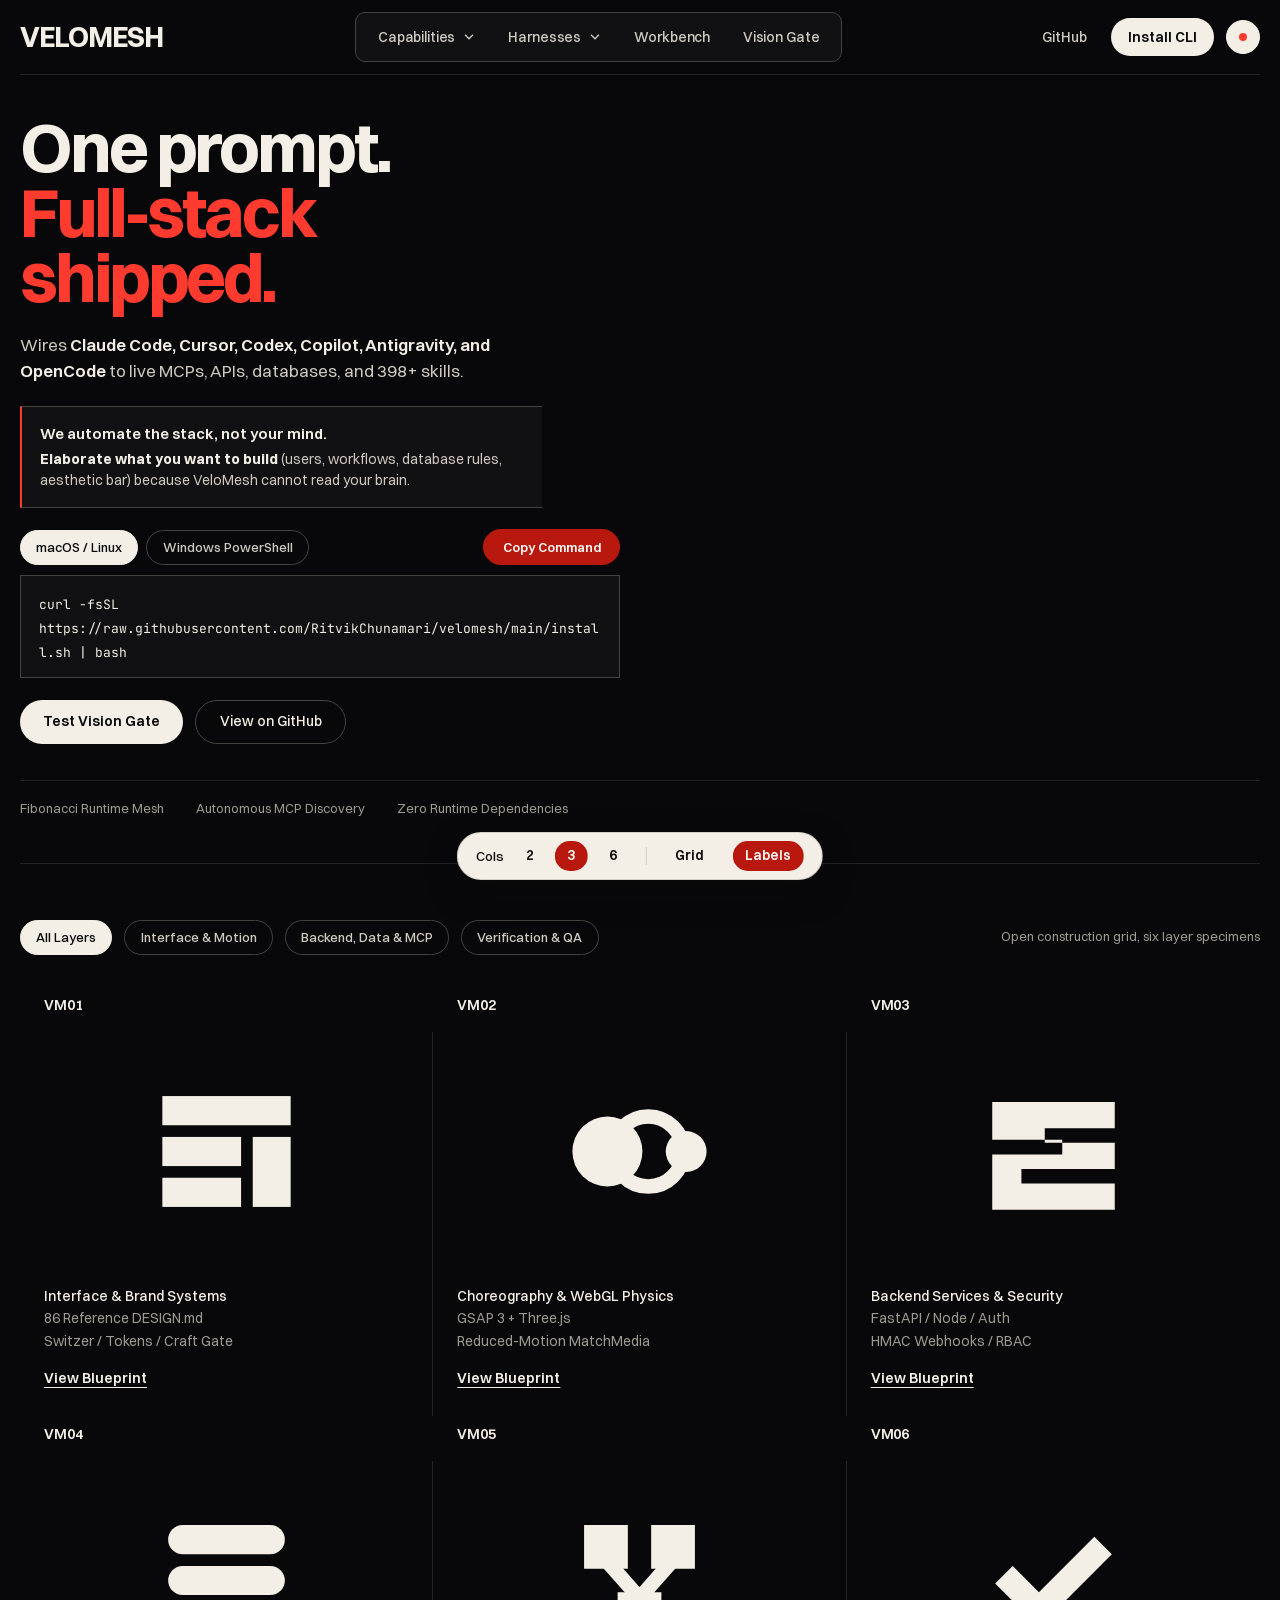
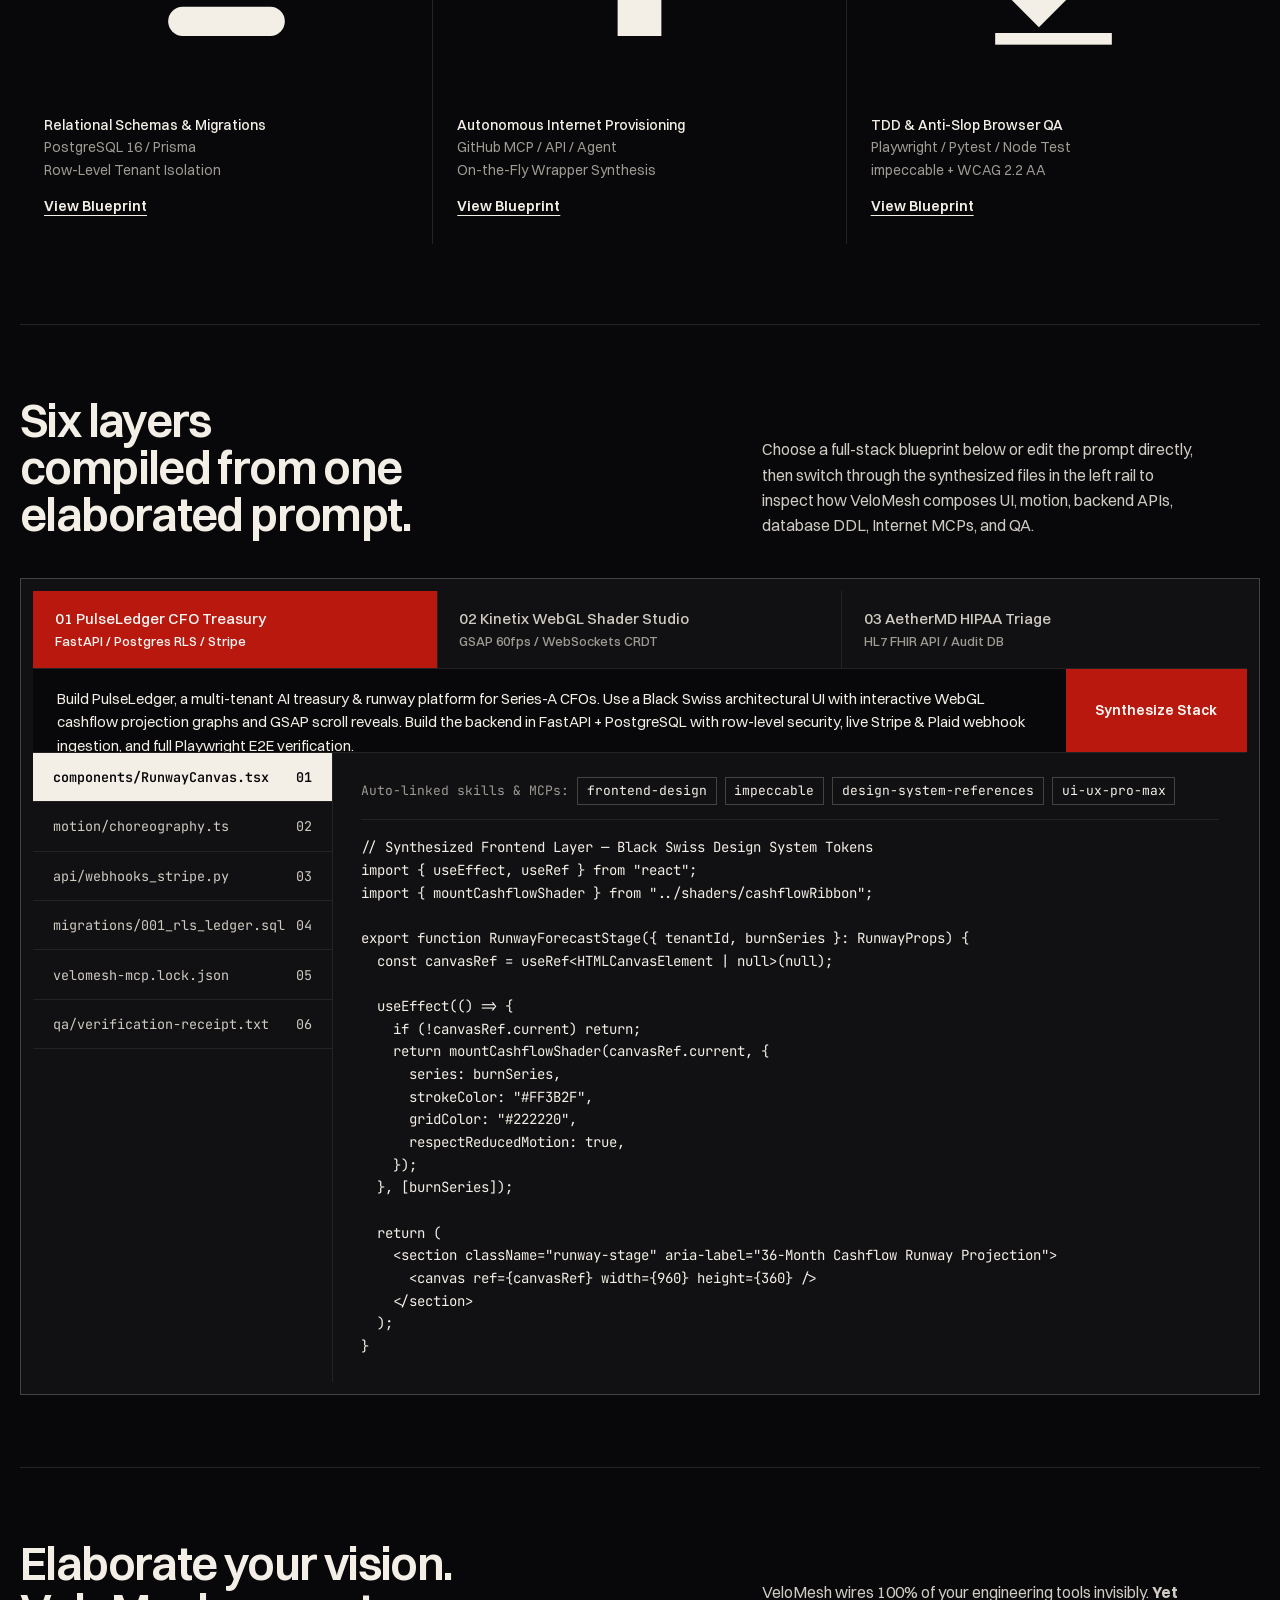
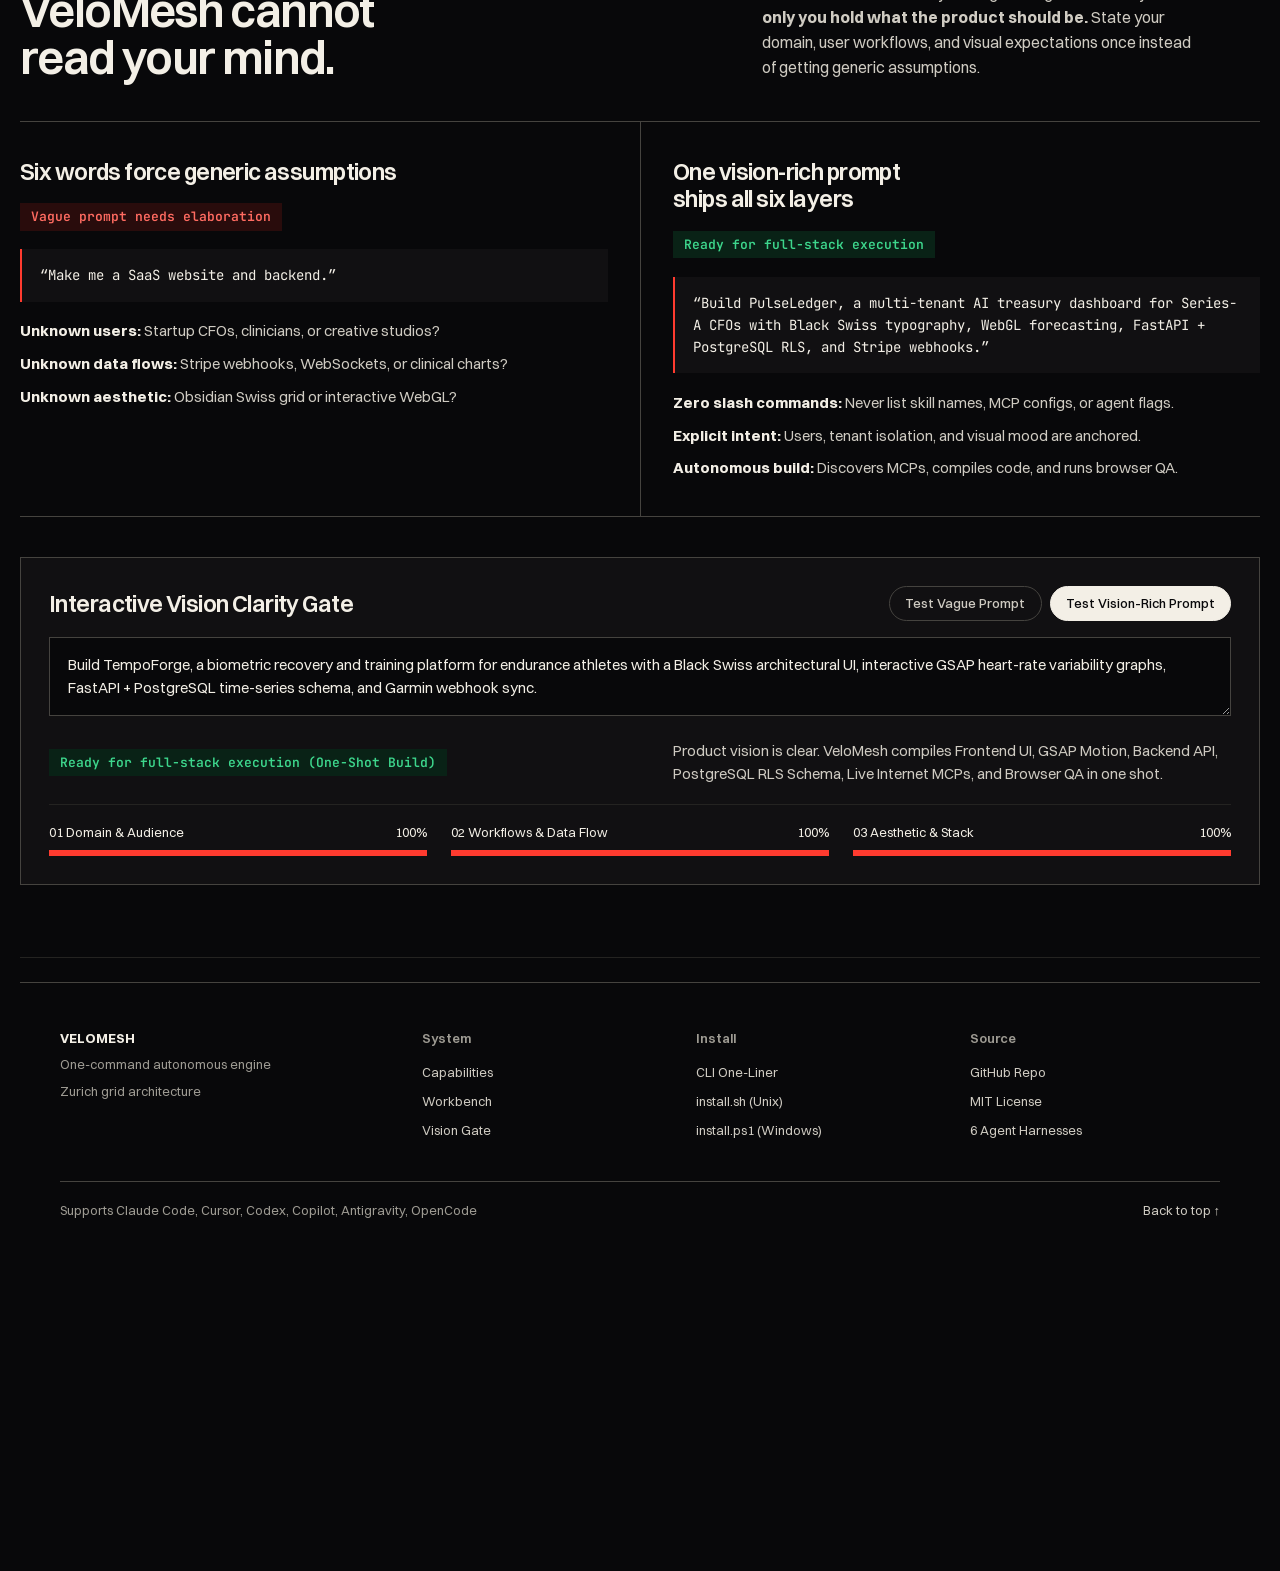
==== web/index.html @ 78dbdf3a "feat(web): adopt 21st.dev Swiss navbar dropdowns, lattice hero, and halftone wordmark footer" ====
<!DOCTYPE html>
<html lang="en">
<head>
  <meta charset="UTF-8" />
  <meta name="viewport" content="width=device-width, initial-scale=1.0" />
  <title>VeloMesh: One-Prompt Full-Stack &amp; Autonomous Internet Capability Engine</title>
  <meta name="description" content="Build websites, full-stack products, backends, frontends, and PostgreSQL databases from one elaborated prompt. Autonomous MCP, API, skill, and subagent provisioning across Claude Code, Cursor, Codex, Copilot, Antigravity, and OpenCode." />
  <meta name="theme-color" content="#08080a" />
  <link rel="canonical" href="https://ritvikchunamari.github.io/velomesh/" />

  <meta property="og:type" content="website" />
  <meta property="og:title" content="VeloMesh — One Prompt. Full-Stack Software." />
  <meta property="og:description" content="Elaborate your product vision once. VeloMesh autonomously discovers and wires the skills, MCP servers, APIs, database schemas, and QA agents to build it end-to-end." />
  <meta property="og:url" content="https://ritvikchunamari.github.io/velomesh/" />

  <link rel="preconnect" href="https://fonts.googleapis.com" />
  <link rel="preconnect" href="https://fonts.gstatic.com" crossorigin />
  <link href="https://fonts.googleapis.com/css2?family=JetBrains+Mono:wght@400;500;600&amp;display=swap" rel="stylesheet" />
  <link rel="stylesheet" href="./styles.css" />
</head>
<body id="top">
  <a href="#main-content" class="skip-link">Skip to main content</a>

  <div class="page-frame">
    <!-- 21ST.DEV SWISS NAVBAR & ACCESSIBLE DROPDOWN MENUS (Adapted from Navbar Section 2 + Rich Navigation Menu + Navbar with Dropdowns) -->
    <header class="swiss-navbar" id="site-navbar">
      <a href="#top" class="nav-wordmark-link" aria-label="VeloMesh Home" translate="no">
        <span class="nav-wordmark-text">VELOMESH</span>
      </a>

      <nav class="nav-center-shell" aria-label="Primary Navigation">
        <ul class="nav-trigger-list">
          <li class="nav-item-dropdown">
            <button
              type="button"
              id="nav-trigger-capabilities"
              class="nav-trigger-btn"
              aria-expanded="false"
              aria-controls="nav-panel-capabilities"
              aria-haspopup="true"
            >
              <span>Capabilities</span>
              <svg class="nav-chevron" width="14" height="14" viewBox="0 0 16 16" fill="none" aria-hidden="true">
                <path d="M4 6L8 10L12 6" stroke="currentColor" stroke-width="1.5" stroke-linecap="square"/>
              </svg>
            </button>

            <div id="nav-panel-capabilities" class="nav-dropdown-panel nav-mega-panel" role="region" aria-label="Capabilities Menu" hidden>
              <div class="dropdown-columns">
                <div class="dropdown-group">
                  <div class="dropdown-group-title">Full-Stack Synthesis</div>
                  <div class="dropdown-grid-2">
                    <a href="#workbench" class="dropdown-item" data-jump-layer="frontend" data-nav-close>
                      <span class="dropdown-icon" aria-hidden="true">
                        <svg width="16" height="16" viewBox="0 0 16 16" fill="none"><rect x="1.5" y="2.5" width="13" height="11" stroke="currentColor" stroke-width="1.4"/><line x1="1.5" y1="6" x2="14.5" y2="6" stroke="currentColor" stroke-width="1.4"/><line x1="6" y1="6" x2="6" y2="13.5" stroke="currentColor" stroke-width="1.4"/></svg>
                      </span>
                      <span class="dropdown-copy">
                        <strong class="dropdown-title">Frontend &amp; Swiss UI</strong>
                        <span class="dropdown-desc">Typographic grids, tokens, and responsive craft.</span>
                      </span>
                    </a>

                    <a href="#workbench" class="dropdown-item" data-jump-layer="motion" data-nav-close>
                      <span class="dropdown-icon" aria-hidden="true">
                        <svg width="16" height="16" viewBox="0 0 16 16" fill="none"><path d="M2 12C5.5 12 4.5 4 8 4C11.5 4 10.5 12 14 12" stroke="currentColor" stroke-width="1.4" stroke-linecap="square"/></svg>
                      </span>
                      <span class="dropdown-copy">
                        <strong class="dropdown-title">GSAP &amp; Canvas Motion</strong>
                        <span class="dropdown-desc">Reduced-motion choreography and shader stages.</span>
                      </span>
                    </a>

                    <a href="#workbench" class="dropdown-item" data-jump-layer="backend" data-nav-close>
                      <span class="dropdown-icon" aria-hidden="true">
                        <svg width="16" height="16" viewBox="0 0 16 16" fill="none"><rect x="2" y="2.5" width="12" height="4" stroke="currentColor" stroke-width="1.4"/><rect x="2" y="9.5" width="12" height="4" stroke="currentColor" stroke-width="1.4"/></svg>
                      </span>
                      <span class="dropdown-copy">
                        <strong class="dropdown-title">APIs, Auth &amp; Schemas</strong>
                        <span class="dropdown-desc">Strict validation, PostgreSQL RLS, and migrations.</span>
                      </span>
                    </a>

                    <a href="#workbench" class="dropdown-item" data-jump-layer="mcp" data-nav-close>
                      <span class="dropdown-icon" aria-hidden="true">
                        <svg width="16" height="16" viewBox="0 0 16 16" fill="none"><circle cx="8" cy="8" r="5.5" stroke="currentColor" stroke-width="1.4"/><path d="M2.5 8H13.5M8 2.5C9.6 4.2 9.6 11.8 8 13.5M8 2.5C6.4 4.2 6.4 11.8 8 13.5" stroke="currentColor" stroke-width="1.2"/></svg>
                      </span>
                      <span class="dropdown-copy">
                        <strong class="dropdown-title">Live Internet Discovery</strong>
                        <span class="dropdown-desc">Fetches missing MCP servers, APIs, and SDKs live.</span>
                      </span>
                    </a>
                  </div>
                </div>

                <div class="dropdown-group dropdown-group-side">
                  <div class="dropdown-group-title">Inspect &amp; Verify</div>
                  <a href="#works-index" class="dropdown-item" data-nav-close>
                    <span class="dropdown-icon" aria-hidden="true">
                      <svg width="16" height="16" viewBox="0 0 16 16" fill="none"><rect x="2" y="2" width="5" height="5" stroke="currentColor" stroke-width="1.4"/><rect x="9" y="2" width="5" height="5" stroke="currentColor" stroke-width="1.4"/><rect x="2" y="9" width="5" height="5" stroke="currentColor" stroke-width="1.4"/><rect x="9" y="9" width="5" height="5" stroke="currentColor" stroke-width="1.4"/></svg>
                    </span>
                    <span class="dropdown-copy">
                      <strong class="dropdown-title">Capability Archive</strong>
                      <span class="dropdown-desc">Filter all six stack disciplines and grid geometry.</span>
                    </span>
                  </a>

                  <a href="#vision-spec" class="dropdown-item" data-nav-close>
                    <span class="dropdown-icon" aria-hidden="true">
                      <svg width="16" height="16" viewBox="0 0 16 16" fill="none"><path d="M1.5 8C3.2 4.8 5.4 3.5 8 3.5C10.6 3.5 12.8 4.8 14.5 8C12.8 11.2 10.6 12.5 8 12.5C5.4 12.5 3.2 11.2 1.5 8Z" stroke="currentColor" stroke-width="1.4"/><circle cx="8" cy="8" r="2" stroke="currentColor" stroke-width="1.4"/></svg>
                    </span>
                    <span class="dropdown-copy">
                      <strong class="dropdown-title">Vision Clarity Gate</strong>
                      <span class="dropdown-desc">Test prompt readiness before building.</span>
                    </span>
                  </a>

                  <a href="#workbench" class="dropdown-item" data-jump-layer="qa" data-nav-close>
                    <span class="dropdown-icon" aria-hidden="true">
                      <svg width="16" height="16" viewBox="0 0 16 16" fill="none"><path d="M3 8.5L6.5 12L13 4.5" stroke="currentColor" stroke-width="1.5" stroke-linecap="square"/></svg>
                    </span>
                    <span class="dropdown-copy">
                      <strong class="dropdown-title">Autonomous Browser QA</strong>
                      <span class="dropdown-desc">Playwright, contrast, and anti-slop gates.</span>
                    </span>
                  </a>
                </div>
              </div>
            </div>
          </li>

          <li class="nav-item-dropdown">
            <button
              type="button"
              id="nav-trigger-harnesses"
              class="nav-trigger-btn"
              aria-expanded="false"
              aria-controls="nav-panel-harnesses"
              aria-haspopup="true"
            >
              <span>Harnesses</span>
              <svg class="nav-chevron" width="14" height="14" viewBox="0 0 16 16" fill="none" aria-hidden="true">
                <path d="M4 6L8 10L12 6" stroke="currentColor" stroke-width="1.5" stroke-linecap="square"/>
              </svg>
            </button>

            <div id="nav-panel-harnesses" class="nav-dropdown-panel nav-compact-panel" role="region" aria-label="Supported Agent Harnesses" hidden>
              <div class="dropdown-group-title">Zero-Config Active Harnesses</div>
              <div class="dropdown-list">
                <a href="#install-section" class="dropdown-item" data-nav-close>
                  <span class="dropdown-icon" aria-hidden="true">
                    <svg width="16" height="16" viewBox="0 0 16 16" fill="none"><path d="M3 4.5L7 8L3 11.5M8.5 11.5H13" stroke="currentColor" stroke-width="1.4" stroke-linecap="square"/></svg>
                  </span>
                  <span class="dropdown-copy">
                    <strong class="dropdown-title">Claude Code &amp; Cursor</strong>
                    <span class="dropdown-desc">Auto-wired via CLAUDE.md and .cursor/rules on install.</span>
                  </span>
                </a>
                <a href="#install-section" class="dropdown-item" data-nav-close>
                  <span class="dropdown-icon" aria-hidden="true">
                    <svg width="16" height="16" viewBox="0 0 16 16" fill="none"><rect x="2.5" y="2.5" width="11" height="11" stroke="currentColor" stroke-width="1.4"/><line x1="5.5" y1="6" x2="10.5" y2="6" stroke="currentColor" stroke-width="1.4"/><line x1="5.5" y1="10" x2="8.5" y2="10" stroke="currentColor" stroke-width="1.4"/></svg>
                  </span>
                  <span class="dropdown-copy">
                    <strong class="dropdown-title">OpenAI Codex &amp; Copilot</strong>
                    <span class="dropdown-desc">Injects AGENTS.md and instruction hooks automatically.</span>
                  </span>
                </a>
                <a href="#install-section" class="dropdown-item" data-nav-close>
                  <span class="dropdown-icon" aria-hidden="true">
                    <svg width="16" height="16" viewBox="0 0 16 16" fill="none"><polygon points="8,2 14,13 2,13" stroke="currentColor" stroke-width="1.4" fill="none"/></svg>
                  </span>
                  <span class="dropdown-copy">
                    <strong class="dropdown-title">Antigravity &amp; OpenCode</strong>
                    <span class="dropdown-desc">Always-on skill routing with zero prompt flags needed.</span>
                  </span>
                </a>
              </div>
            </div>
          </li>

          <li><a href="#workbench" class="nav-direct-link">Workbench</a></li>
          <li><a href="#vision-spec" class="nav-direct-link">Vision Gate</a></li>
        </ul>
      </nav>

      <div class="nav-actions">
        <a href="https://github.com/RitvikChunamari/velomesh" target="_blank" rel="noopener" class="nav-github-link">GitHub</a>
        <a href="#install-section" class="nav-cta-btn">Install CLI</a>
        <button type="button" id="theme-toggle-btn" class="primitive-btn primitive-circle" aria-label="Toggle black and white contrast polarity" title="Switch Polarity (Black / White)">
          <span class="primitive-circle-dot" aria-hidden="true"></span>
        </button>
        <button type="button" id="drawer-open-btn" class="primitive-btn primitive-square nav-mobile-trigger" aria-label="Open navigation menu" aria-expanded="false" aria-controls="bf-menu-drawer" title="Open Navigation Menu">
          <span class="primitive-square-bar" aria-hidden="true"></span>
        </button>
      </div>
    </header>

    <main id="main-content">
      <!-- 21ST.DEV LATTICE HERO + HERO MINIMALISM SWISS ARCHITECTURAL FRAME (NO EMBLEM) -->
      <section class="lattice-hero" aria-label="VeloMesh Overview">
        <canvas id="lattice-mesh-canvas" class="lattice-canvas" aria-hidden="true"></canvas>
        <div class="lattice-scrim" aria-hidden="true"></div>

        <div class="lattice-hero-inner">
          <div class="hero-copy-col">
            <h1 class="hero-headline">
              One prompt.
              <span class="hero-headline-red">Full-stack shipped.</span>
            </h1>

            <p class="hero-description">
              Wires <strong>Claude Code, Cursor, Codex, Copilot, Antigravity, and OpenCode</strong> to live MCPs, APIs, databases, and 398+ skills.
            </p>

            <aside class="vision-callout-rule" aria-label="Vision Elaboration Rule">
              <div class="vision-callout-title">We automate the stack, not your mind.</div>
              <p class="vision-callout-body">
                <strong>Elaborate what you want to build</strong> (users, workflows, database rules, aesthetic bar) because VeloMesh cannot read your brain.
              </p>
            </aside>

            <div id="install-section" class="installer-wrap">
              <div class="installer-controls">
                <div class="pill-switch" role="tablist" aria-label="Operating System Installer">
                  <button type="button" class="pill-outline-btn os-tab-btn active" role="tab" aria-selected="true" data-os="unix">macOS / Linux</button>
                  <button type="button" class="pill-outline-btn os-tab-btn" role="tab" aria-selected="false" data-os="windows">Windows PowerShell</button>
                </div>
                <button type="button" id="copy-install-btn" class="btn-red-solid">Copy Command</button>
              </div>
              <div class="cmd-line-box">
                <code id="install-cmd-code" class="cmd-line-code">curl -fsSL https://raw.githubusercontent.com/RitvikChunamari/velomesh/main/install.sh | bash</code>
              </div>
              <span id="copy-status-live" class="sr-only" aria-live="polite"></span>
            </div>

            <div class="hero-cta-row">
              <a href="#vision-spec" class="hero-btn-primary">Test Vision Gate</a>
              <a href="https://github.com/RitvikChunamari/velomesh" target="_blank" rel="noopener" class="hero-btn-secondary">View on GitHub</a>
            </div>
          </div>

          <ul class="hero-meta-strip" aria-label="Runtime Mesh Specifications">
            <li>Fibonacci Runtime Mesh</li>
            <li>Autonomous MCP Discovery</li>
            <li>Zero Runtime Dependencies</li>
          </ul>
        </div>
      </section>

      <!-- BERGER FOHR OPEN HAIRLINE IDENTITY & CAPABILITY MATRIX (#works-index) -->
      <section id="works-index" class="works-section" aria-label="Full-Stack Capability Archive">
        <div class="works-filter-bar">
          <div class="filter-dropdown-pills" role="group" aria-label="Filter Architecture Discipline">
            <button type="button" class="pill-outline-btn filter-pill active" data-filter="all">All Layers</button>
            <button type="button" class="pill-outline-btn filter-pill" data-filter="interface">Interface &amp; Motion</button>
            <button type="button" class="pill-outline-btn filter-pill" data-filter="infrastructure">Backend, Data &amp; MCP</button>
            <button type="button" class="pill-outline-btn filter-pill" data-filter="quality">Verification &amp; QA</button>
          </div>
          <span class="archive-spec-label">Open construction grid, six layer specimens</span>
        </div>

        <div id="works-grid" class="works-grid">
          <!-- VM01: Frontend & 86 DESIGN.md -->
          <article class="work-cell" data-category="interface" data-target-layer="frontend">
            <span class="work-code">VM01</span>
            <div class="work-stage">
              <svg class="work-mark-svg" viewBox="0 0 120 120" fill="none" aria-hidden="true">
                <rect x="16" y="22" width="88" height="20" fill="currentColor" />
                <rect x="16" y="50" width="54" height="20" fill="currentColor" />
                <rect x="78" y="50" width="26" height="48" fill="currentColor" />
                <rect x="16" y="78" width="54" height="20" fill="currentColor" />
              </svg>
              <svg class="cell-grid-lines" viewBox="0 0 120 120" fill="none" aria-hidden="true">
                <line x1="16" y1="12" x2="16" y2="108" stroke="var(--grid-overlay)" stroke-width="0.6" />
                <line x1="70" y1="12" x2="70" y2="108" stroke="var(--grid-overlay-sub)" stroke-width="0.5" />
                <line x1="78" y1="12" x2="78" y2="108" stroke="var(--grid-overlay)" stroke-width="0.6" />
                <line x1="104" y1="12" x2="104" y2="108" stroke="var(--grid-overlay-sub)" stroke-width="0.5" />
                <line x1="10" y1="22" x2="110" y2="22" stroke="var(--grid-overlay)" stroke-width="0.6" />
                <line x1="10" y1="98" x2="110" y2="98" stroke="var(--grid-overlay-sub)" stroke-width="0.5" />
              </svg>
            </div>
            <div class="work-meta-stack">
              <span class="work-title">Interface &amp; Brand Systems</span>
              <span class="work-attr">86 Reference DESIGN.md</span>
              <span class="work-attr">Switzer / Tokens / Craft Gate</span>
              <button type="button" class="work-action-link" data-jump-layer="frontend">View Blueprint</button>
            </div>
          </article>

          <!-- VM02: GSAP & 60fps Motion -->
          <article class="work-cell" data-category="interface" data-target-layer="motion">
            <span class="work-code">VM02</span>
            <div class="work-stage">
              <svg class="work-mark-svg" viewBox="0 0 120 120" fill="none" aria-hidden="true">
                <circle cx="38" cy="60" r="24" fill="currentColor" />
                <circle cx="66" cy="60" r="24" stroke="currentColor" stroke-width="10" />
                <circle cx="92" cy="60" r="14" fill="currentColor" />
              </svg>
              <svg class="cell-grid-lines" viewBox="0 0 120 120" fill="none" aria-hidden="true">
                <line x1="10" y1="60" x2="110" y2="60" stroke="var(--grid-overlay)" stroke-width="0.6" />
                <line x1="38" y1="20" x2="38" y2="100" stroke="var(--grid-overlay-sub)" stroke-width="0.5" />
                <line x1="66" y1="20" x2="66" y2="100" stroke="var(--grid-overlay)" stroke-width="0.6" />
                <circle cx="66" cy="60" r="34" stroke="var(--grid-overlay-sub)" stroke-width="0.5" stroke-dasharray="2 2" />
              </svg>
            </div>
            <div class="work-meta-stack">
              <span class="work-title">Choreography &amp; WebGL Physics</span>
              <span class="work-attr">GSAP 3 + Three.js</span>
              <span class="work-attr">Reduced-Motion MatchMedia</span>
              <button type="button" class="work-action-link" data-jump-layer="motion">View Blueprint</button>
            </div>
          </article>

          <!-- VM03: Backend API & Security -->
          <article class="work-cell" data-category="infrastructure" data-target-layer="backend">
            <span class="work-code">VM03</span>
            <div class="work-stage">
              <svg class="work-mark-svg" viewBox="0 0 120 120" fill="none" aria-hidden="true">
                <path fill="currentColor" d="M18 26 H102 V44 H54 V54 H102 V72 H38 V82 H102 V100 H18 V62 H66 V52 H18 Z"/>
              </svg>
              <svg class="cell-grid-lines" viewBox="0 0 120 120" fill="none" aria-hidden="true">
                <rect x="18" y="26" width="84" height="74" stroke="var(--grid-overlay)" stroke-width="0.6" />
                <line x1="12" y1="54" x2="108" y2="54" stroke="var(--grid-overlay)" stroke-width="0.5" />
                <line x1="12" y1="72" x2="108" y2="72" stroke="var(--grid-overlay-sub)" stroke-width="0.5" />
              </svg>
            </div>
            <div class="work-meta-stack">
              <span class="work-title">Backend Services &amp; Security</span>
              <span class="work-attr">FastAPI / Node / Auth</span>
              <span class="work-attr">HMAC Webhooks / RBAC</span>
              <button type="button" class="work-action-link" data-jump-layer="backend">View Blueprint</button>
            </div>
          </article>

          <!-- VM04: PostgreSQL RLS Schema -->
          <article class="work-cell" data-category="infrastructure" data-target-layer="database">
            <span class="work-code">VM04</span>
            <div class="work-stage">
              <svg class="work-mark-svg" viewBox="0 0 120 120" fill="none" aria-hidden="true">
                <rect x="20" y="22" width="80" height="20" rx="10" fill="currentColor" />
                <rect x="20" y="50" width="80" height="20" rx="10" fill="currentColor" />
                <rect x="20" y="78" width="80" height="20" rx="10" fill="currentColor" />
              </svg>
              <svg class="cell-grid-lines" viewBox="0 0 120 120" fill="none" aria-hidden="true">
                <line x1="60" y1="12" x2="60" y2="108" stroke="var(--grid-overlay)" stroke-width="0.6" />
                <line x1="20" y1="16" x2="20" y2="104" stroke="var(--grid-overlay-sub)" stroke-width="0.5" />
                <line x1="100" y1="16" x2="100" y2="104" stroke="var(--grid-overlay-sub)" stroke-width="0.5" />
              </svg>
            </div>
            <div class="work-meta-stack">
              <span class="work-title">Relational Schemas &amp; Migrations</span>
              <span class="work-attr">PostgreSQL 16 / Prisma</span>
              <span class="work-attr">Row-Level Tenant Isolation</span>
              <button type="button" class="work-action-link" data-jump-layer="database">View Blueprint</button>
            </div>
          </article>

          <!-- VM05: Live Internet MCP Discovery -->
          <article class="work-cell" data-category="infrastructure" data-target-layer="mcp">
            <span class="work-code">VM05</span>
            <div class="work-stage">
              <svg class="work-mark-svg" viewBox="0 0 120 120" fill="none" aria-hidden="true">
                <path fill="currentColor" d="M22 22 H52 V52 H22 Z M68 22 H98 V52 H68 Z M45 68 H75 V98 H45 Z"/>
                <path stroke="currentColor" stroke-width="10" d="M37 46 L60 72 L83 46"/>
              </svg>
              <svg class="cell-grid-lines" viewBox="0 0 120 120" fill="none" aria-hidden="true">
                <line x1="37" y1="16" x2="60" y2="104" stroke="var(--grid-overlay)" stroke-width="0.6" />
                <line x1="83" y1="16" x2="60" y2="104" stroke="var(--grid-overlay)" stroke-width="0.6" />
                <rect x="22" y="22" width="76" height="76" stroke="var(--grid-overlay-sub)" stroke-width="0.5" />
              </svg>
            </div>
            <div class="work-meta-stack">
              <span class="work-title">Autonomous Internet Provisioning</span>
              <span class="work-attr">GitHub MCP / API / Agent</span>
              <span class="work-attr">On-the-Fly Wrapper Synthesis</span>
              <button type="button" class="work-action-link" data-jump-layer="mcp">View Blueprint</button>
            </div>
          </article>

          <!-- VM06: TDD & Multi-Viewport QA -->
          <article class="work-cell" data-category="quality" data-target-layer="qa">
            <span class="work-code">VM06</span>
            <div class="work-stage">
              <svg class="work-mark-svg" viewBox="0 0 120 120" fill="none" aria-hidden="true">
                <path fill="currentColor" d="M20 62 L32 50 L50 68 L88 30 L100 42 L50 92 Z"/>
                <rect x="20" y="96" width="80" height="8" fill="currentColor" />
              </svg>
              <svg class="cell-grid-lines" viewBox="0 0 120 120" fill="none" aria-hidden="true">
                <line x1="20" y1="62" x2="100" y2="62" stroke="var(--grid-overlay-sub)" stroke-width="0.5" />
                <line x1="50" y1="16" x2="50" y2="108" stroke="var(--grid-overlay)" stroke-width="0.6" />
                <line x1="16" y1="100" x2="104" y2="20" stroke="var(--grid-overlay-sub)" stroke-width="0.5" />
              </svg>
            </div>
            <div class="work-meta-stack">
              <span class="work-title">TDD &amp; Anti-Slop Browser QA</span>
              <span class="work-attr">Playwright / Pytest / Node Test</span>
              <span class="work-attr">impeccable + WCAG 2.2 AA</span>
              <button type="button" class="work-action-link" data-jump-layer="qa">View Blueprint</button>
            </div>
          </article>
        </div>
      </section>

      <!-- SECTION 2: MULTI-FILE FULL-STACK WORKBENCH (#workbench) -->
      <section id="workbench" class="content-section">
        <div class="section-split-head">
          <h2 class="section-heading">Six layers compiled from one elaborated prompt.</h2>
          <p class="section-subcopy">
            Choose a full-stack blueprint below or edit the prompt directly, then switch through the synthesized files in the left rail to inspect how VeloMesh composes UI, motion, backend APIs, database DDL, Internet MCPs, and&nbsp;QA.
          </p>
        </div>

        <div class="workbench-frame">
          <div class="workbench-presets" role="group" aria-label="Full-Stack Product Blueprints">
            <button type="button" class="preset-btn active" data-blueprint="treasury">
              <span>01 PulseLedger CFO Treasury</span>
              <span class="preset-meta">FastAPI / Postgres RLS / Stripe</span>
            </button>
            <button type="button" class="preset-btn" data-blueprint="webglStudio">
              <span>02 Kinetix WebGL Shader Studio</span>
              <span class="preset-meta">GSAP 60fps / WebSockets CRDT</span>
            </button>
            <button type="button" class="preset-btn" data-blueprint="clinical">
              <span>03 AetherMD HIPAA Triage</span>
              <span class="preset-meta">HL7 FHIR API / Audit DB</span>
            </button>
          </div>

          <div class="prompt-strip">
            <textarea id="synth-prompt-input" class="prompt-textarea" rows="2" aria-label="Elaborated Product Vision Prompt"></textarea>
            <button type="button" id="run-synth-btn" class="prompt-run-btn">Synthesize Stack</button>
          </div>

          <div class="workbench-body">
            <div class="file-rail" role="tablist" aria-label="Compiled Full-Stack Files">
              <button type="button" class="file-btn active" data-layer="frontend" role="tab">
                <span class="file-name">components/RunwayCanvas.tsx</span>
                <span>01</span>
              </button>
              <button type="button" class="file-btn" data-layer="motion" role="tab">
                <span class="file-name">motion/choreography.ts</span>
                <span>02</span>
              </button>
              <button type="button" class="file-btn" data-layer="backend" role="tab">
                <span class="file-name">api/webhooks_stripe.py</span>
                <span>03</span>
              </button>
              <button type="button" class="file-btn" data-layer="database" role="tab">
                <span class="file-name">migrations/001_rls_ledger.sql</span>
                <span>04</span>
              </button>
              <button type="button" class="file-btn" data-layer="mcp" role="tab">
                <span class="file-name">velomesh-mcp.lock.json</span>
                <span>05</span>
              </button>
              <button type="button" class="file-btn" data-layer="qa" role="tab">
                <span class="file-name">qa/verification-receipt.txt</span>
                <span>06</span>
              </button>
            </div>

            <div class="code-panel" role="tabpanel">
              <div id="active-skills-strip" class="skills-row"></div>
              <pre id="workbench-code-output" class="code-view"></pre>
            </div>
          </div>
        </div>
      </section>

      <!-- SECTION 3: VISION ELABORATION SPEC ("CANNOT READ YOUR MIND") -->
      <section id="vision-spec" class="content-section">
        <div class="section-split-head">
          <h2 class="section-heading">Elaborate your vision. VeloMesh cannot read your mind.</h2>
          <p class="section-subcopy">
            VeloMesh wires 100% of your engineering tools invisibly. <strong>Yet only you hold what the product should be.</strong> State your domain, user workflows, and visual expectations once instead of getting generic&nbsp;assumptions.
          </p>
        </div>

        <div class="vision-columns">
          <div class="vision-col">
            <h3 class="col-title">Six words force generic assumptions</h3>
            <span class="verdict-chip chip-fail">Vague prompt needs elaboration</span>
            <div class="quote-box">“Make me a SaaS website and backend.”</div>
            <ul class="bullet-list">
              <li><strong>Unknown users:</strong> Startup CFOs, clinicians, or creative studios?</li>
              <li><strong>Unknown data flows:</strong> Stripe webhooks, WebSockets, or clinical charts?</li>
              <li><strong>Unknown aesthetic:</strong> Obsidian Swiss grid or interactive WebGL?</li>
            </ul>
          </div>

          <div class="vision-col">
            <h3 class="col-title">One vision-rich prompt ships all six layers</h3>
            <span class="verdict-chip chip-pass">Ready for full-stack execution</span>
            <div class="quote-box">“Build PulseLedger, a multi-tenant AI treasury dashboard for Series-A CFOs with Black Swiss typography, WebGL forecasting, FastAPI + PostgreSQL RLS, and Stripe webhooks.”</div>
            <ul class="bullet-list">
              <li><strong>Zero slash commands:</strong> Never list skill names, MCP configs, or agent flags.</li>
              <li><strong>Explicit intent:</strong> Users, tenant isolation, and visual mood are anchored.</li>
              <li><strong>Autonomous build:</strong> Discovers MCPs, compiles code, and runs browser QA.</li>
            </ul>
          </div>
        </div>

        <div class="vision-gate-panel">
          <div class="gate-top">
            <h3 class="col-title">Interactive Vision Clarity Gate</h3>
            <div class="pill-switch">
              <button type="button" class="pill-outline-btn gate-sample-btn" data-sample="build a fitness app">Test Vague Prompt</button>
              <button type="button" class="pill-outline-btn gate-sample-btn active" data-sample="Build TempoForge, a biometric recovery and training platform for endurance athletes with a Black Swiss architectural UI, interactive GSAP heart-rate variability graphs, FastAPI + PostgreSQL time-series schema, and Garmin webhook sync.">Test Vision-Rich Prompt</button>
            </div>
          </div>

          <textarea id="live-vision-input" class="gate-input" rows="2" aria-label="Evaluate prompt clarity against VeloMesh Vision Gate">Build TempoForge, a biometric recovery and training platform for endurance athletes with a Black Swiss architectural UI, interactive GSAP heart-rate variability graphs, FastAPI + PostgreSQL time-series schema, and Garmin webhook sync.</textarea>

          <div class="gate-status-row">
            <span id="live-vision-badge" class="verdict-chip chip-pass">Ready for full-stack execution</span>
            <p id="live-vision-guidance" class="gate-note"></p>
          </div>

          <div class="meters-grid">
            <div>
              <div class="meter-label">
                <span>01 Domain &amp; Audience</span>
                <span id="val-domain">95%</span>
              </div>
              <div class="meter-track"><div id="bar-domain" class="meter-fill" style="transform: scaleX(0.95);"></div></div>
            </div>
            <div>
              <div class="meter-label">
                <span>02 Workflows &amp; Data Flow</span>
                <span id="val-workflow">92%</span>
              </div>
              <div class="meter-track"><div id="bar-workflow" class="meter-fill" style="transform: scaleX(0.92);"></div></div>
            </div>
            <div>
              <div class="meter-label">
                <span>03 Aesthetic &amp; Stack</span>
                <span id="val-aesthetic">96%</span>
              </div>
              <div class="meter-track"><div id="bar-aesthetic" class="meter-fill" style="transform: scaleX(0.96);"></div></div>
            </div>
          </div>
        </div>
      </section>
    </main>

    <!-- 21ST.DEV HALFTONE WORDMARK SWISS FOOTER (Adapted from kedhareswer Halftone Wordmark Footer [id: 37628]) -->
    <footer id="site-footer" class="hwf-root" aria-label="Site Footer">
      <canvas id="halftone-footer-canvas" aria-hidden="true"></canvas>
      <span class="hwf-sr" translate="no">velomesh</span>

      <div class="hwf-top">
        <div class="hwf-brand">
          <strong translate="no">VELOMESH</strong>
          <span>One-command autonomous engine</span>
          <span>Zurich grid architecture</span>
        </div>

        <nav class="hwf-col" aria-label="Footer System Navigation">
          <h3>System</h3>
          <ul>
            <li><a href="#works-index">Capabilities</a></li>
            <li><a href="#workbench">Workbench</a></li>
            <li><a href="#vision-spec">Vision Gate</a></li>
          </ul>
        </nav>

        <nav class="hwf-col" aria-label="Footer Installer Scripts">
          <h3>Install</h3>
          <ul>
            <li><a href="#install-section">CLI One-Liner</a></li>
            <li><a href="https://raw.githubusercontent.com/RitvikChunamari/velomesh/main/install.sh" target="_blank" rel="noopener">install.sh (Unix)</a></li>
            <li><a href="https://raw.githubusercontent.com/RitvikChunamari/velomesh/main/install.ps1" target="_blank" rel="noopener">install.ps1 (Windows)</a></li>
          </ul>
        </nav>

        <nav class="hwf-col" aria-label="Footer Repository & License">
          <h3>Source</h3>
          <ul>
            <li><a href="https://github.com/RitvikChunamari/velomesh" target="_blank" rel="noopener">GitHub Repo</a></li>
            <li><a href="https://github.com/RitvikChunamari/velomesh/blob/main/LICENSE" target="_blank" rel="noopener">MIT License</a></li>
            <li><a href="#install-section">6 Agent Harnesses</a></li>
          </ul>
        </nav>
      </div>

      <div class="hwf-rule">
        <span class="hwf-rule-meta">Supports Claude Code, Cursor, Codex, Copilot, Antigravity, OpenCode</span>
        <button type="button" id="hwf-back-to-top" class="hwf-up">Back to top ↑</button>
      </div>
    </footer>
  </div>

  <!-- MOBILE RESPONSIVE DRAWER WITH EXPANDABLE DROPDOWN ACCORDIONS -->
  <div id="bf-menu-drawer" class="bf-drawer" role="dialog" aria-modal="true" aria-label="Mobile Site Navigation" hidden>
    <div class="bf-drawer-top">
      <span class="nav-wordmark-text" translate="no">VELOMESH</span>
      <button type="button" id="drawer-close-btn" class="bf-drawer-close">Close [Esc]</button>
    </div>

    <div class="bf-drawer-scroll">
      <details class="drawer-accordion" open>
        <summary class="drawer-accordion-summary">
          <span>Capabilities Menu</span>
          <svg width="16" height="16" viewBox="0 0 16 16" fill="none" aria-hidden="true"><path d="M4 6L8 10L12 6" stroke="currentColor" stroke-width="1.5" stroke-linecap="square"/></svg>
        </summary>
        <div class="drawer-accordion-list">
          <a href="#workbench" class="drawer-sub-link" data-jump-layer="frontend">Frontend &amp; Swiss UI: Grids, typography, tokens</a>
          <a href="#workbench" class="drawer-sub-link" data-jump-layer="motion">GSAP &amp; Canvas Motion: Reduced-motion choreography</a>
          <a href="#workbench" class="drawer-sub-link" data-jump-layer="backend">APIs, Auth &amp; Schemas: Validation, Postgres RLS</a>
          <a href="#workbench" class="drawer-sub-link" data-jump-layer="mcp">Live Internet Discovery: MCPs, SDKs, APIs</a>
        </div>
      </details>

      <details class="drawer-accordion">
        <summary class="drawer-accordion-summary">
          <span>Harnesses Menu</span>
          <svg width="16" height="16" viewBox="0 0 16 16" fill="none" aria-hidden="true"><path d="M4 6L8 10L12 6" stroke="currentColor" stroke-width="1.5" stroke-linecap="square"/></svg>
        </summary>
        <div class="drawer-accordion-list">
          <a href="#install-section" class="drawer-sub-link">Claude Code &amp; Cursor: Zero-config active rules</a>
          <a href="#install-section" class="drawer-sub-link">OpenAI Codex &amp; Copilot: Auto-injected AGENTS.md</a>
          <a href="#install-section" class="drawer-sub-link">Antigravity &amp; OpenCode: Persistent autonomous routing</a>
        </div>
      </details>

      <nav class="bf-drawer-pills" aria-label="Drawer Quick Jump">
        <a href="#works-index" class="bf-drawer-pill"><span>01 Architecture Archive</span><span>↗</span></a>
        <a href="#workbench" class="bf-drawer-pill"><span>02 Full-Stack Workbench</span><span>↗</span></a>
        <a href="#vision-spec" class="bf-drawer-pill"><span>03 Vision Clarity Gate</span><span>↗</span></a>
        <a href="https://github.com/RitvikChunamari/velomesh" target="_blank" rel="noopener" class="bf-drawer-pill"><span>04 GitHub Repository</span><span>↗</span></a>
      </nav>
    </div>

    <div class="drawer-footer-meta">VeloMesh Autonomous Capability Mesh</div>
  </div>

  <!-- FLOATING INVERTED CONTROL DOCK (Cols · Grid · Labels) -->
  <div class="bf-floating-dock" role="toolbar" aria-label="Archive View Controls">
    <div class="dock-group">
      <span>Cols</span>
      <button type="button" class="dock-btn scale-step-btn" data-cols="2" aria-pressed="false">2</button>
      <button type="button" class="dock-btn scale-step-btn" data-cols="3" aria-pressed="true">3</button>
      <button type="button" class="dock-btn scale-step-btn" data-cols="6" aria-pressed="false">6</button>
    </div>
    <span class="dock-divider" aria-hidden="true"></span>
    <button type="button" id="dock-grid-btn" class="dock-btn" aria-pressed="false">Grid</button>
    <button type="button" id="dock-labels-btn" class="dock-btn" aria-pressed="true">Labels</button>
  </div>

  <script src="./app.js" defer></script>
</body>
</html>
---- web/styles.css ----
/* Hallmark · theme: dark obsidian Swiss · polarity: dark · surface: warm-obsidian · posture: restrained · nav: sticky-dropdown · footer: halftone-wordmark · hero: lattice-mesh */
@font-face {
  font-family: 'Switzer';
  src: url('./fonts/Switzer-400.woff2') format('woff2');
  font-weight: 400;
  font-style: normal;
  font-display: swap;
}

/* Hallmark · theme: dark obsidian Swiss · polarity: dark · surface: warm-obsidian · posture: restrained · nav: sticky-dropdown · footer: halftone-wordmark · hero: lattice-mesh */
@font-face {
  font-family: 'Switzer';
  src: url('./fonts/Switzer-500.woff2') format('woff2');
  font-weight: 500;
  font-style: normal;
  font-display: swap;
}

/* Hallmark · theme: dark obsidian Swiss · polarity: dark · surface: warm-obsidian · posture: restrained · nav: sticky-dropdown · footer: halftone-wordmark · hero: lattice-mesh */
@font-face {
  font-family: 'Switzer';
  src: url('./fonts/Switzer-600.woff2') format('woff2');
  font-weight: 600;
  font-style: normal;
  font-display: swap;
}

/* Hallmark · theme: dark obsidian Swiss · polarity: dark · surface: warm-obsidian · posture: restrained · nav: sticky-dropdown · footer: halftone-wordmark · hero: lattice-mesh */
@font-face {
  font-family: 'Switzer';
  src: url('./fonts/Switzer-700.woff2') format('woff2');
  font-weight: 700;
  font-style: normal;
  font-display: swap;
}

:root {
  color-scheme: dark;

  /* Default: Warm Obsidian Black Swiss Polarity (tinted away from dead pure extremes) */
  --bg: #08080a;
  --bg-elevated: #111012;
  --bg-recessed: #1a191b;
  --ink: #f3efe6;
  --ink-secondary: #cfcbc2;
  --ink-muted: #9e9b93;
  --on-accent: #faf8f5;

  /* Open Architectural Hairlines */
  --rule: #242321;
  --rule-strong: #45433f;
  --grid-overlay: rgba(255, 59, 47, 0.42);
  --grid-overlay-sub: rgba(243, 239, 230, 0.22);

  /* Hero Scrim Stops */
  --scrim-mid: rgba(8, 8, 10, 0.92);
  --scrim-soft: rgba(8, 8, 10, 0.56);
  --scrim-mobile-top: rgba(8, 8, 10, 0.42);
  --scrim-mobile-mid: rgba(8, 8, 10, 0.88);
  --shadow-dock: 0 12px 32px rgba(8, 8, 10, 0.35);

  /* Polarity-Inverted Floating Control Surface */
  --dock-bg: #f3efe6;
  --dock-ink: #0e0d0c;
  --dock-muted: #52524e;
  --dock-rule: rgba(14, 13, 12, 0.14);

  /* International Swiss Red (WCAG AA+ Verified >= 5.5:1) */
  --swiss-red: #b8180d;
  --swiss-red-hover: #9e1309;
  --swiss-red-ink: #ff3b2f;
  --gold-accent: #eec768;

  /* Semantic Status */
  --pass-bg: #092216;
  --pass-ink: #3dd68c;
  --fail-bg: #290c0c;
  --fail-ink: #ff6b61;

  --font-swiss: 'Switzer', 'Helvetica Neue', Helvetica, Arial, sans-serif;
  --font-mono: 'JetBrains Mono', ui-monospace, SFMono-Regular, Menlo, monospace;
  --ease-swiss: cubic-bezier(0.22, 1, 0.36, 1);

  --archive-cols: 3;
}

:root[data-theme='light'] {
  color-scheme: light;

  --bg: #f5f2eb;
  --bg-elevated: #ece8df;
  --bg-recessed: #e2ddd2;
  --ink: #121110;
  --ink-secondary: #34322f;
  --ink-muted: #585550;
  --on-accent: #faf8f5;

  --rule: #d5d0c5;
  --rule-strong: #a6a196;
  --grid-overlay: rgba(184, 24, 13, 0.48);
  --grid-overlay-sub: rgba(18, 17, 16, 0.22);

  --scrim-mid: rgba(245, 242, 235, 0.94);
  --scrim-soft: rgba(245, 242, 235, 0.6);
  --scrim-mobile-top: rgba(245, 242, 235, 0.45);
  --scrim-mobile-mid: rgba(245, 242, 235, 0.9);
  --shadow-dock: 0 12px 32px rgba(18, 17, 16, 0.18);

  --dock-bg: #121110;
  --dock-ink: #f5f2eb;
  --dock-muted: #b0b0a8;
  --dock-rule: rgba(245, 242, 235, 0.2);

  --swiss-red: #b8180d;
  --swiss-red-hover: #9e1309;
  --swiss-red-ink: #b8180d;

  --pass-bg: #dff2ea;
  --pass-ink: #125c3a;
  --fail-bg: #fce8eb;
  --fail-ink: #a61c2d;
}

*, *::before, *::after {
  box-sizing: border-box;
  margin: 0;
  padding: 0;
}

::selection {
  background-color: var(--swiss-red);
  color: var(--on-accent);
}

html {
  background-color: var(--bg);
  color: var(--ink);
  font-family: var(--font-swiss);
  font-size: 16px;
  line-height: 1.5;
  overflow-x: clip;
  scroll-behavior: smooth;
  scroll-padding-top: 84px;
  scrollbar-color: var(--rule-strong) var(--bg);
  font-variant-numeric: tabular-nums;
  -webkit-font-smoothing: antialiased;
  -moz-osx-font-smoothing: grayscale;
}

body {
  background-color: var(--bg);
  color: var(--ink);
  caret-color: var(--swiss-red-ink);
  overflow-x: clip;
  padding-bottom: 0;
  transition: background-color 220ms var(--ease-swiss), color 220ms var(--ease-swiss);
}

.sr-only {
  position: absolute;
  width: 1px;
  height: 1px;
  padding: 0;
  margin: -1px;
  overflow: hidden;
  clip-path: inset(50%);
  white-space: nowrap;
  border: 0;
}

.skip-link {
  position: fixed;
  top: -100px;
  left: 1rem;
  z-index: 200;
  background-color: var(--ink);
  color: var(--bg);
  padding: 0.75rem 1.25rem;
  font-size: 0.875rem;
  font-weight: 600;
  text-decoration: none;
  transition: top 150ms var(--ease-swiss);
}

.skip-link:focus-visible {
  top: 1rem;
}

a, button, input, textarea {
  font-family: inherit;
  touch-action: manipulation;
}

button:disabled, input:disabled, textarea:disabled {
  opacity: 0.48;
  cursor: not-allowed;
}

p, li {
  text-wrap: pretty;
}

h1, h2, h3 {
  font-family: var(--font-swiss);
  font-synthesis: none;
  text-wrap: balance;
}

:focus-visible {
  outline: 2px solid var(--swiss-red-ink);
  outline-offset: 3px;
}

.page-frame {
  width: min(1400px, calc(100% - 2.5rem));
  margin-inline: auto;
}

/* =========================================================
   21ST.DEV SWISS NAVBAR + STRUCTURED DROPDOWN MENUS
   Adapted from Navbar Section 2 [18120] + Rich Navigation [18191] + Navbar Dropdowns [606]
   ========================================================= */
.swiss-navbar {
  position: sticky;
  top: 0;
  z-index: 95;
  display: flex;
  align-items: center;
  justify-content: space-between;
  gap: 1.5rem;
  min-height: 72px;
  padding: 0.75rem 0;
  background-color: var(--bg);
  border-bottom: 1px solid var(--rule);
}

.nav-wordmark-link {
  display: inline-flex;
  align-items: center;
  padding: 0.5rem 0.25rem 0.5rem 0;
  color: var(--ink);
  text-decoration: none;
  flex-shrink: 0;
}

.nav-wordmark-text {
  font-size: clamp(1.35rem, 2.2vw, 1.75rem);
  font-weight: 700;
  line-height: 1;
  letter-spacing: -0.045em;
  text-transform: uppercase;
  color: var(--ink);
}

.nav-center-shell {
  display: flex;
  align-items: center;
  justify-content: center;
  position: static;
}

.nav-trigger-list {
  display: flex;
  align-items: center;
  gap: 0.25rem;
  list-style: none;
  padding: 0.35rem 0.45rem;
  background-color: var(--bg-elevated);
  border: 1px solid var(--rule-strong);
  border-radius: 10px;
}

.nav-item-dropdown {
  position: static;
}

.nav-trigger-btn,
.nav-direct-link {
  display: inline-flex;
  align-items: center;
  gap: 0.4rem;
  padding: 0.5rem 0.9rem;
  border: none;
  border-radius: 6px;
  background: transparent;
  color: var(--ink-secondary);
  font-size: 0.875rem;
  font-weight: 500;
  letter-spacing: -0.01em;
  text-decoration: none;
  white-space: nowrap;
  cursor: pointer;
  transition: background-color 150ms var(--ease-swiss), color 150ms var(--ease-swiss);
}

.nav-trigger-btn:hover,
.nav-direct-link:hover,
.nav-trigger-btn[aria-expanded='true'] {
  background-color: var(--bg-recessed);
  color: var(--ink);
}

.nav-chevron {
  transition: transform 180ms var(--ease-swiss);
  flex-shrink: 0;
}

.nav-trigger-btn[aria-expanded='true'] .nav-chevron {
  transform: rotate(180deg);
}

.nav-dropdown-panel[hidden] {
  display: none !important;
}

.nav-dropdown-panel {
  position: absolute;
  top: calc(100% + 0.35rem);
  left: 50%;
  transform: translateX(-50%);
  z-index: 105;
  background-color: var(--bg-elevated);
  color: var(--ink);
  border: 1px solid var(--rule-strong);
  border-radius: 10px;
  padding: 1.25rem;
}

.nav-dropdown-panel::before {
  content: '';
  position: absolute;
  left: 0;
  right: 0;
  top: -1.15rem;
  height: 1.15rem;
}

.nav-mega-panel {
  width: 760px;
  max-width: 100%;
}

.nav-compact-panel {
  width: 400px;
  max-width: 100%;
}

.dropdown-columns {
  display: grid;
  grid-template-columns: minmax(0, 1.55fr) minmax(0, 1fr);
  gap: 1.25rem;
}

.dropdown-group-side {
  border-left: 1px solid var(--rule);
  padding-left: 1.25rem;
  display: flex;
  flex-direction: column;
  gap: 0.35rem;
}

.dropdown-group-title {
  font-family: var(--font-swiss);
  font-size: 0.75rem;
  font-weight: 600;
  color: var(--ink-muted);
  padding: 0 0.65rem 0.65rem;
}

.dropdown-grid-2 {
  display: grid;
  grid-template-columns: repeat(2, minmax(0, 1fr));
  gap: 0.4rem;
}

.dropdown-list {
  display: flex;
  flex-direction: column;
  gap: 0.35rem;
}

.dropdown-item {
  display: flex;
  align-items: flex-start;
  gap: 0.85rem;
  padding: 0.75rem 0.8rem;
  border-radius: 8px;
  text-decoration: none;
  color: var(--ink);
  transition: background-color 140ms var(--ease-swiss);
}

.dropdown-item:hover,
.dropdown-item:focus-visible {
  background-color: var(--bg-recessed);
}

.dropdown-icon {
  width: 34px;
  height: 34px;
  border-radius: 6px;
  border: 1px solid var(--rule);
  background-color: var(--bg);
  color: var(--ink);
  display: inline-grid;
  place-items: center;
  flex-shrink: 0;
  margin-top: 0.1rem;
}

.dropdown-item:hover .dropdown-icon {
  border-color: var(--swiss-red-ink);
  color: var(--swiss-red-ink);
}

.dropdown-copy {
  display: flex;
  flex-direction: column;
  gap: 0.2rem;
  min-width: 0;
}

.dropdown-title {
  font-size: 0.875rem;
  font-weight: 600;
  line-height: 1.3;
  color: var(--ink);
}

.dropdown-desc {
  font-size: 0.78125rem;
  line-height: 1.45;
  color: var(--ink-secondary);
}

.nav-actions {
  display: flex;
  align-items: center;
  gap: 0.75rem;
  flex-shrink: 0;
}

.nav-github-link {
  color: var(--ink-secondary);
  text-decoration: none;
  font-size: 0.875rem;
  font-weight: 500;
  padding: 0.5rem 0.75rem;
  border-radius: 6px;
  transition: color 150ms var(--ease-swiss);
}

.nav-github-link:hover {
  color: var(--ink);
}

.nav-cta-btn {
  display: inline-flex;
  align-items: center;
  justify-content: center;
  padding: 0.55rem 1.05rem;
  border-radius: 999px;
  background-color: var(--ink);
  color: var(--bg);
  font-size: 0.875rem;
  font-weight: 600;
  text-decoration: none;
  white-space: nowrap;
  transition: background-color 150ms var(--ease-swiss), transform 140ms var(--ease-swiss);
}

.nav-cta-btn:hover {
  background-color: var(--swiss-red);
  color: var(--on-accent);
}

.nav-cta-btn:active {
  transform: scale(0.97);
}

/* Persistent Geometric Circle Polarity Toggle & Mobile Drawer Control */
.primitive-btn {
  width: 34px;
  height: 34px;
  border: 1.5px solid var(--ink);
  background-color: var(--ink);
  cursor: pointer;
  display: inline-grid;
  place-items: center;
  transition: transform 150ms var(--ease-swiss), background-color 150ms var(--ease-swiss);
}

.primitive-btn:active {
  transform: scale(0.94);
}

.primitive-circle {
  border-radius: 999px;
}

.primitive-circle-dot {
  width: 8px;
  height: 8px;
  border-radius: 999px;
  background-color: var(--swiss-red-ink);
}

.primitive-square {
  border-radius: 6px;
}

.primitive-square-bar {
  width: 14px;
  height: 2px;
  background-color: var(--bg);
}

.nav-mobile-trigger {
  display: none;
}

/* Mobile Slide Drawer with Expandable Accordions */
.bf-drawer[hidden] {
  display: none;
}

.bf-drawer {
  position: fixed;
  inset: 0;
  z-index: 120;
  background-color: var(--bg);
  color: var(--ink);
  padding: 1.25rem;
  display: flex;
  flex-direction: column;
  justify-content: space-between;
  gap: 1.25rem;
  overflow-y: auto;
  overscroll-behavior: contain;
}

.bf-drawer-top {
  display: flex;
  justify-content: space-between;
  align-items: center;
  padding-bottom: 1rem;
  border-bottom: 1px solid var(--rule);
}

.bf-drawer-close {
  background-color: var(--ink);
  color: var(--bg);
  border: none;
  border-radius: 999px;
  padding: 0.55rem 1.15rem;
  font-size: 0.875rem;
  font-weight: 600;
  cursor: pointer;
}

.bf-drawer-scroll {
  display: flex;
  flex-direction: column;
  gap: 1rem;
  flex: 1;
}

.drawer-accordion {
  border: 1px solid var(--rule-strong);
  border-radius: 8px;
  background-color: var(--bg-elevated);
  padding: 0.75rem 1rem;
}

.drawer-accordion-summary {
  display: flex;
  align-items: center;
  justify-content: space-between;
  font-size: 1rem;
  font-weight: 600;
  cursor: pointer;
  list-style: none;
  padding: 0.25rem 0;
}

.drawer-accordion-list {
  display: flex;
  flex-direction: column;
  gap: 0.5rem;
  margin-top: 0.75rem;
  padding-top: 0.75rem;
  border-top: 1px solid var(--rule);
}

.drawer-sub-link {
  color: var(--ink-secondary);
  text-decoration: none;
  font-size: 0.875rem;
  padding: 0.5rem 0.65rem;
  border-radius: 6px;
}

.drawer-sub-link:hover {
  background-color: var(--bg-recessed);
  color: var(--ink);
}

.bf-drawer-pills {
  display: flex;
  flex-direction: column;
  gap: 0.65rem;
}

.bf-drawer-pill {
  display: flex;
  align-items: center;
  justify-content: space-between;
  padding: 0.95rem 1.25rem;
  border-radius: 999px;
  border: 1px solid var(--rule-strong);
  background-color: var(--bg-elevated);
  color: var(--ink);
  text-decoration: none;
  font-size: 1.05rem;
  font-weight: 600;
  letter-spacing: -0.02em;
  transition: background-color 150ms var(--ease-swiss), color 150ms var(--ease-swiss);
}

.bf-drawer-pill:hover {
  background-color: var(--ink);
  color: var(--bg);
}

.drawer-footer-meta {
  font-family: var(--font-mono);
  font-size: 0.75rem;
  color: var(--ink-muted);
  padding-top: 0.75rem;
  border-top: 1px solid var(--rule);
}

/* =========================================================
   21ST.DEV LATTICE HERO + HERO MINIMALISM SWISS ARCHITECTURAL FRAME
   ========================================================= */
.lattice-hero {
  position: relative;
  isolation: isolate;
  min-height: clamp(560px, calc(100svh - 72px), 780px);
  display: flex;
  align-items: stretch;
  padding: 2.5rem 0 2.75rem;
  border-bottom: 1px solid var(--rule);
  overflow: clip;
  background-color: var(--bg);
}

.lattice-canvas {
  position: absolute;
  inset: 0;
  width: 100%;
  height: 100%;
  display: block;
  pointer-events: none;
  z-index: 0;
}

.lattice-scrim {
  position: absolute;
  inset: 0;
  z-index: 1;
  pointer-events: none;
  background: linear-gradient(
    90deg,
    var(--bg) 0%,
    var(--scrim-mid) 42%,
    var(--scrim-soft) 62%,
    transparent 88%
  );
}

.lattice-hero-inner {
  position: relative;
  z-index: 2;
  width: 100%;
  display: flex;
  flex-direction: column;
  justify-content: space-between;
  gap: 2.25rem;
}

.hero-copy-col {
  display: flex;
  flex-direction: column;
  gap: 1.35rem;
  max-width: 650px;
  min-width: 0;
}

.hero-headline {
  font-size: clamp(2.85rem, 5.4vw, 4.75rem);
  font-weight: 700;
  line-height: 0.94;
  letter-spacing: -0.045em;
  color: var(--ink);
  max-width: 11.5ch;
}

.hero-headline-red {
  color: var(--swiss-red-ink);
  display: block;
}

.hero-description {
  font-size: 1.0625rem;
  line-height: 1.56;
  color: var(--ink-secondary);
  max-width: 52ch;
}

.hero-description strong {
  color: var(--ink);
  font-weight: 600;
}

.vision-callout-rule {
  border-top: 1px solid var(--rule-strong);
  border-bottom: 1px solid var(--rule-strong);
  border-left: 2px solid var(--swiss-red-ink);
  padding: 0.95rem 1rem 0.95rem 1.15rem;
  background-color: var(--bg-elevated);
  max-width: 58ch;
}

.vision-callout-title {
  font-size: 0.9375rem;
  font-weight: 600;
  color: var(--ink);
  margin-bottom: 0.25rem;
}

.vision-callout-body {
  font-size: 0.875rem;
  line-height: 1.52;
  color: var(--ink-secondary);
}

.vision-callout-body strong {
  color: var(--ink);
}

/* Minimalist Installer Strip */
.installer-wrap {
  display: flex;
  flex-direction: column;
  gap: 0.65rem;
  min-width: 0;
  max-width: 600px;
}

.installer-controls {
  display: flex;
  align-items: center;
  justify-content: space-between;
  gap: 0.75rem;
  flex-wrap: wrap;
}

.pill-switch {
  display: inline-flex;
  flex-wrap: wrap;
  gap: 0.5rem;
}

.pill-outline-btn {
  background: transparent;
  color: var(--ink-secondary);
  border: 1px solid var(--rule-strong);
  border-radius: 999px;
  padding: 0.5rem 0.95rem;
  font-size: 0.8125rem;
  font-weight: 500;
  cursor: pointer;
  white-space: nowrap;
  transition: background-color 150ms var(--ease-swiss), color 150ms var(--ease-swiss), border-color 150ms var(--ease-swiss);
}

.pill-outline-btn:hover {
  border-color: var(--ink);
  color: var(--ink);
}

.pill-outline-btn.active {
  background-color: var(--ink);
  color: var(--bg);
  border-color: var(--ink);
}

.btn-red-solid {
  background-color: var(--swiss-red);
  color: var(--on-accent);
  border: 1px solid var(--swiss-red);
  border-radius: 999px;
  padding: 0.52rem 1.15rem;
  font-size: 0.8125rem;
  font-weight: 600;
  cursor: pointer;
  white-space: nowrap;
  transition: background-color 150ms var(--ease-swiss), transform 140ms var(--ease-swiss);
}

.btn-red-solid:hover {
  background-color: var(--swiss-red-hover);
}

.btn-red-solid:active {
  transform: scale(0.97);
}

.cmd-line-box {
  background-color: var(--bg-elevated);
  border: 1px solid var(--rule-strong);
  padding: 0.9rem 1.1rem;
  overflow-x: auto;
  max-width: 100%;
  min-width: 0;
}

.cmd-line-code {
  font-family: var(--font-mono);
  font-size: 0.8125rem;
  color: var(--ink);
  white-space: pre-wrap;
  overflow-wrap: anywhere;
  word-break: normal;
}

.hero-cta-row {
  display: flex;
  flex-wrap: wrap;
  align-items: center;
  gap: 0.75rem;
}

.hero-btn-primary {
  display: inline-flex;
  align-items: center;
  justify-content: center;
  height: 44px;
  padding: 0 1.45rem;
  border-radius: 999px;
  background-color: var(--ink);
  color: var(--bg);
  font-family: var(--font-swiss);
  font-size: 0.875rem;
  font-weight: 600;
  white-space: nowrap;
  text-decoration: none;
  transition: transform 200ms var(--ease-swiss), background-color 150ms var(--ease-swiss);
}

.hero-btn-primary:hover {
  transform: translateY(-2px);
}

.hero-btn-secondary {
  display: inline-flex;
  align-items: center;
  justify-content: center;
  height: 44px;
  padding: 0 1.45rem;
  border-radius: 999px;
  border: 1px solid var(--rule-strong);
  background-color: transparent;
  color: var(--ink);
  font-family: var(--font-swiss);
  font-size: 0.875rem;
  font-weight: 500;
  white-space: nowrap;
  text-decoration: none;
  transition: background-color 150ms var(--ease-swiss), border-color 150ms var(--ease-swiss);
}

.hero-btn-secondary:hover {
  background-color: var(--bg-elevated);
  border-color: var(--ink);
}

.hero-meta-strip {
  display: flex;
  flex-wrap: wrap;
  gap: 0.85rem 2rem;
  list-style: none;
  padding-top: 1.15rem;
  border-top: 1px solid var(--rule);
  font-family: var(--font-swiss);
  font-size: 0.8125rem;
  color: var(--ink-muted);
}

.archive-spec-label {
  font-family: var(--font-swiss);
  font-size: 0.8125rem;
  color: var(--ink-muted);
}

/* =========================================================
   BERGER FOHR OPEN HAIRLINE ARCHIVE MATRIX (#works-index)
   ========================================================= */
.works-section {
  padding: 3.5rem 0 4.5rem;
  border-bottom: 1px solid var(--rule);
}

.works-filter-bar {
  display: flex;
  align-items: center;
  justify-content: space-between;
  flex-wrap: wrap;
  gap: 1rem;
  margin-bottom: 2.5rem;
}

.filter-dropdown-pills {
  display: flex;
  flex-wrap: wrap;
  gap: 0.75rem;
}

.works-grid {
  display: grid;
  grid-template-columns: repeat(var(--archive-cols, 3), minmax(0, 1fr));
  gap: 0;
}

.work-cell {
  position: relative;
  display: flex;
  flex-direction: column;
  justify-content: space-between;
  padding: 0 1.5rem 2.25rem;
  min-height: 360px;
}

/* Open vertical divider starting below the VM code — exact Berger Fohr breathing rule */
.work-cell::after {
  content: '';
  position: absolute;
  top: 2.35rem;
  bottom: 0.5rem;
  right: 0;
  width: 1px;
  background-color: var(--rule);
}

.work-cell[data-last-in-row='true']::after {
  display: none;
}

body.hide-labels .work-cell::after,
body.hide-labels .work-code,
body.hide-labels .work-meta-stack {
  opacity: 0;
  visibility: hidden;
  height: 0;
  margin: 0;
  padding: 0;
  overflow: clip;
}

.work-code {
  font-size: 0.875rem;
  font-weight: 600;
  letter-spacing: -0.01em;
  color: var(--ink);
  margin-bottom: 1rem;
}

.work-stage {
  position: relative;
  flex: 1;
  display: grid;
  place-items: center;
  padding: 2rem 1rem;
}

.work-mark-svg {
  width: min(175px, 68%);
  height: auto;
  color: var(--ink);
  transition: transform 240ms var(--ease-swiss);
}

.work-cell:hover .work-mark-svg {
  transform: scale(1.03);
}

/* Construction Grid Overlay directly over every Identity Mark when Grid mode active */
.cell-grid-lines {
  position: absolute;
  inset: 1rem;
  width: calc(100% - 2rem);
  height: calc(100% - 2rem);
  pointer-events: none;
  opacity: 0;
  transition: opacity 200ms var(--ease-swiss);
}

body.show-grid .cell-grid-lines {
  opacity: 1;
}

.work-meta-stack {
  display: flex;
  flex-direction: column;
  gap: 0.2rem;
  margin-top: 1rem;
  font-size: 0.875rem;
  line-height: 1.4;
}

.work-title {
  font-weight: 500;
  color: var(--ink);
}

.work-attr {
  color: var(--ink-muted);
}

.work-action-link {
  margin-top: 0.85rem;
  width: fit-content;
  background: transparent;
  border: none;
  padding: 0;
  color: var(--ink);
  font-size: 0.875rem;
  font-weight: 600;
  cursor: pointer;
  text-decoration: underline;
  text-underline-offset: 4px;
}

.work-action-link:hover {
  color: var(--swiss-red-ink);
}

/* =========================================================
   SECTION 2: MULTI-FILE WORKBENCH (#workbench)
   ========================================================= */
.content-section {
  padding: 4.5rem 0;
  border-bottom: 1px solid var(--rule);
}

.section-split-head {
  display: grid;
  grid-template-columns: repeat(12, minmax(0, 1fr));
  gap: 2rem;
  align-items: end;
  margin-bottom: 2.5rem;
}

.section-heading {
  grid-column: 1 / 8;
  font-size: clamp(2rem, 3.6vw, 3.15rem);
  font-weight: 600;
  line-height: 1.02;
  letter-spacing: -0.035em;
  color: var(--ink);
  max-width: 18ch;
}

.section-subcopy {
  grid-column: 8 / 13;
  font-size: 1rem;
  line-height: 1.58;
  color: var(--ink-secondary);
  max-width: 48ch;
}

.workbench-frame {
  border: 1px solid var(--rule-strong);
  background-color: var(--bg-elevated);
  padding: 0.75rem;
}

.workbench-presets {
  display: grid;
  grid-template-columns: repeat(3, minmax(0, 1fr));
  border-bottom: 1px solid var(--rule);
}

.preset-btn {
  padding: 1.1rem 1.35rem;
  background: transparent;
  border: none;
  border-right: 1px solid var(--rule);
  color: var(--ink-secondary);
  text-align: left;
  cursor: pointer;
  display: flex;
  flex-direction: column;
  gap: 0.25rem;
  font-size: 0.9375rem;
  font-weight: 500;
  transition: background-color 150ms var(--ease-swiss), color 150ms var(--ease-swiss);
}

.preset-btn:last-child {
  border-right: none;
}

.preset-btn:hover {
  background-color: var(--bg-recessed);
  color: var(--ink);
}

.preset-btn.active {
  background-color: var(--swiss-red);
  color: var(--on-accent);
}

.preset-meta {
  font-family: var(--font-swiss);
  font-size: 0.8125rem;
  color: var(--ink-muted);
}

.preset-btn.active .preset-meta {
  color: var(--on-accent);
}

.prompt-strip {
  display: grid;
  grid-template-columns: 1fr auto;
  border-bottom: 1px solid var(--rule);
  background-color: var(--bg);
}

.prompt-textarea {
  width: 100%;
  background: transparent;
  border: none;
  color: var(--ink);
  font-size: 0.9375rem;
  line-height: 1.55;
  padding: 1.15rem 1.5rem;
  resize: none;
}

.prompt-textarea:focus {
  outline: none;
}

.prompt-run-btn {
  background-color: var(--swiss-red);
  color: var(--on-accent);
  border: none;
  padding: 0 1.85rem;
  font-family: var(--font-swiss);
  font-size: 0.875rem;
  font-weight: 600;
  cursor: pointer;
}

.workbench-body {
  display: grid;
  grid-template-columns: 300px minmax(0, 1fr);
  min-height: 360px;
}

.file-rail {
  border-right: 1px solid var(--rule);
  display: flex;
  flex-direction: column;
}

.file-btn {
  display: flex;
  align-items: center;
  justify-content: space-between;
  gap: 0.5rem;
  width: 100%;
  background: transparent;
  border: none;
  border-bottom: 1px solid var(--rule);
  padding: 0.95rem 1.25rem;
  color: var(--ink-secondary);
  font-family: var(--font-mono);
  font-size: 0.84rem;
  text-align: left;
  cursor: pointer;
}

.file-btn:hover {
  background-color: var(--bg-recessed);
  color: var(--ink);
}

.file-btn.active {
  background-color: var(--ink);
  color: var(--bg);
  font-weight: 600;
}

.code-panel {
  padding: 1.5rem 1.75rem;
  display: flex;
  flex-direction: column;
  gap: 1rem;
  min-width: 0;
}

.skills-row {
  display: flex;
  flex-wrap: wrap;
  align-items: center;
  gap: 0.5rem;
  padding-bottom: 0.9rem;
  border-bottom: 1px solid var(--rule);
  font-family: var(--font-mono);
  font-size: 0.8125rem;
  color: var(--ink-muted);
}

.skill-tag {
  border: 1px solid var(--rule-strong);
  padding: 0.2rem 0.55rem;
  color: var(--ink);
  font-family: var(--font-mono);
  font-size: 0.8125rem;
}

.code-view {
  font-family: var(--font-mono);
  font-size: 0.875rem;
  line-height: 1.62;
  color: var(--ink);
  white-space: pre-wrap;
  overflow-x: auto;
}

/* =========================================================
   SECTION 3: VISION CLARITY SPEC ("CANNOT READ YOUR MIND")
   ========================================================= */
.vision-columns {
  display: grid;
  grid-template-columns: 1fr 1fr;
  border-top: 1px solid var(--rule-strong);
  border-bottom: 1px solid var(--rule-strong);
  margin-bottom: 2.5rem;
}

.vision-col {
  padding: 2.25rem 2rem 2.25rem 0;
  display: flex;
  flex-direction: column;
  gap: 1.15rem;
  min-width: 0;
}

.vision-col + .vision-col {
  border-left: 1px solid var(--rule-strong);
  padding: 2.25rem 0 2.25rem 2rem;
}

.verdict-chip {
  display: inline-block;
  width: fit-content;
  font-family: var(--font-mono);
  font-size: 0.8125rem;
  font-weight: 600;
  padding: 0.25rem 0.7rem;
}

.chip-fail {
  background-color: var(--fail-bg);
  color: var(--fail-ink);
}

.chip-pass {
  background-color: var(--pass-bg);
  color: var(--pass-ink);
}

.col-title {
  font-size: 1.45rem;
  font-weight: 600;
  letter-spacing: -0.025em;
  line-height: 1.18;
  color: var(--ink);
  max-width: 30ch;
}

.quote-box {
  font-family: var(--font-mono);
  font-size: 0.875rem;
  line-height: 1.58;
  padding: 0.95rem 1.15rem;
  background-color: var(--bg-elevated);
  border-left: 2px solid var(--swiss-red-ink);
}

.bullet-list {
  list-style: none;
  display: flex;
  flex-direction: column;
  gap: 0.65rem;
  font-size: 0.9375rem;
  color: var(--ink-secondary);
}

.bullet-list strong {
  color: var(--ink);
}

.vision-gate-panel {
  border: 1px solid var(--rule-strong);
  padding: 1.75rem;
  background-color: var(--bg-elevated);
}

.gate-top {
  display: flex;
  align-items: center;
  justify-content: space-between;
  flex-wrap: wrap;
  gap: 1rem;
  margin-bottom: 1rem;
}

.gate-input {
  width: 100%;
  background-color: var(--bg);
  border: 1px solid var(--rule-strong);
  color: var(--ink);
  padding: 0.95rem 1.15rem;
  font-size: 0.9375rem;
  line-height: 1.55;
  margin-bottom: 1.15rem;
  resize: vertical;
}

.gate-status-row {
  display: flex;
  align-items: center;
  justify-content: space-between;
  flex-wrap: wrap;
  gap: 1rem;
  padding-bottom: 1.15rem;
  border-bottom: 1px solid var(--rule);
  margin-bottom: 1.15rem;
}

.gate-note {
  font-size: 0.9375rem;
  color: var(--ink-secondary);
  max-width: 62ch;
}

.meters-grid {
  display: grid;
  grid-template-columns: repeat(3, minmax(0, 1fr));
  gap: 1.5rem;
}

.meter-label {
  display: flex;
  justify-content: space-between;
  font-family: var(--font-swiss);
  font-size: 0.8125rem;
  margin-bottom: 0.45rem;
}

.meter-track {
  width: 100%;
  height: 6px;
  background-color: var(--bg-recessed);
  overflow: clip;
}

.meter-fill {
  width: 100%;
  height: 100%;
  background-color: var(--swiss-red-ink);
  transform-origin: left center;
  transition: transform 240ms var(--ease-swiss);
}

/* =========================================================
   21ST.DEV HALFTONE WORDMARK SWISS FOOTER (Adapted from id: 37628)
   ========================================================= */
.hwf-root {
  position: relative;
  width: 100%;
  min-height: clamp(500px, 46vw, 592px);
  overflow: clip;
  isolation: isolate;
  background-color: var(--bg);
  color: var(--ink);
  border-top: 1px solid var(--rule-strong);
  margin-top: 1.5rem;
}

.hwf-root canvas {
  position: absolute;
  inset: 0;
  width: 100%;
  height: 100%;
  display: block;
  max-width: none;
  z-index: 0;
}

.hwf-sr {
  position: absolute;
  width: 1px;
  height: 1px;
  overflow: hidden;
  clip-path: inset(50%);
  white-space: nowrap;
}

.hwf-top {
  position: relative;
  z-index: 1;
  display: grid;
  grid-template-columns: minmax(0, 1.35fr) repeat(3, minmax(0, 1fr));
  gap: 1.5rem;
  padding: clamp(28px, 3.6vw, 44px) clamp(20px, 3.2vw, 40px) 0;
  font-family: var(--font-swiss);
  font-size: 0.8125rem;
  line-height: 1.75;
}

.hwf-brand {
  display: flex;
  flex-direction: column;
  gap: 0.25rem;
}

.hwf-brand strong {
  font-weight: 700;
  color: var(--ink);
}

.hwf-brand span {
  color: var(--ink-muted);
}

.hwf-col h3 {
  margin: 0 0 0.5rem;
  font-family: var(--font-swiss);
  font-size: 0.8125rem;
  font-weight: 600;
  color: var(--ink-muted);
}

.hwf-col ul {
  list-style: none;
  margin: 0;
  padding: 0;
}

.hwf-col a,
.hwf-up {
  color: var(--ink-secondary);
  text-decoration: none;
  background: none;
  border: 0;
  padding: 0.2rem 0;
  display: inline-block;
  font: inherit;
  cursor: pointer;
  background-image: linear-gradient(currentColor, currentColor);
  background-size: 0% 1px;
  background-repeat: no-repeat;
  background-position: 0 100%;
  transition: color 180ms ease, background-size 280ms var(--ease-swiss);
}

.hwf-col a:hover,
.hwf-up:hover {
  color: var(--ink);
  background-size: 100% 1px;
}

.hwf-rule {
  position: relative;
  z-index: 1;
  display: flex;
  justify-content: space-between;
  align-items: center;
  flex-wrap: wrap;
  gap: 1rem;
  margin: clamp(24px, 3vw, 36px) clamp(20px, 3.2vw, 40px) 0;
  padding-top: 1rem;
  border-top: 1px solid var(--rule-strong);
  font-family: var(--font-swiss);
  font-size: 0.8125rem;
}

.hwf-rule-meta {
  color: var(--ink-muted);
}

/* =========================================================
   FLOATING INVERTED BERGER FOHR CONTROL PILL DOCK
   ========================================================= */
.bf-floating-dock {
  position: fixed;
  left: 50%;
  bottom: 1.25rem;
  transform: translateX(-50%);
  z-index: 80;
  background-color: var(--dock-bg);
  color: var(--dock-ink);
  border-radius: 999px;
  padding: 0.5rem 1.15rem;
  display: flex;
  align-items: center;
  gap: 1rem;
  border: 1px solid var(--dock-rule);
  box-shadow: var(--shadow-dock);
  transition: opacity 180ms ease, transform 200ms var(--ease-swiss);
}

.bf-floating-dock.dock-at-footer {
  opacity: 0;
  pointer-events: none;
  transform: translate(-50%, 1.25rem);
}

.dock-group {
  display: inline-flex;
  align-items: center;
  gap: 0.55rem;
  font-size: 0.84rem;
  font-weight: 500;
}

.dock-btn {
  background: transparent;
  border: 1px solid transparent;
  color: var(--dock-ink);
  border-radius: 999px;
  padding: 0.35rem 0.72rem;
  font-size: 0.84rem;
  font-weight: 600;
  cursor: pointer;
  white-space: nowrap;
  display: inline-flex;
  align-items: center;
  gap: 0.4rem;
}

.dock-btn:hover {
  background-color: var(--dock-rule);
}

.dock-btn[aria-pressed='true'] {
  background-color: var(--swiss-red);
  color: var(--on-accent);
}

.dock-divider {
  width: 1px;
  height: 18px;
  background-color: var(--dock-rule);
}

/* =========================================================
   RESPONSIVE BREAKPOINTS (1080px, 920px, 720px, 390px, 320px)
   ========================================================= */
@media (max-width: 1080px) {
  .section-split-head {
    grid-template-columns: minmax(0, 1fr);
  }

  .section-heading,
  .section-subcopy {
    grid-column: 1 / -1;
    max-width: 100%;
  }

  .works-grid {
    grid-template-columns: repeat(2, minmax(0, 1fr));
  }

  .workbench-presets,
  .workbench-body,
  .vision-columns,
  .meters-grid {
    grid-template-columns: 1fr;
  }

  .preset-btn {
    border-right: none;
    border-bottom: 1px solid var(--rule);
  }

  .preset-btn:last-child {
    border-bottom: none;
  }

  .file-rail {
    border-right: none;
    border-bottom: 1px solid var(--rule);
    flex-direction: row;
    overflow-x: auto;
  }

  .file-btn {
    width: auto;
    border-bottom: none;
    border-right: 1px solid var(--rule);
    white-space: nowrap;
  }

  .vision-col,
  .vision-col + .vision-col {
    border-left: none;
    padding: 1.75rem 0;
  }

  .vision-col + .vision-col {
    border-top: 1px solid var(--rule-strong);
  }
}

@media (max-width: 920px) {
  .nav-center-shell,
  .nav-github-link {
    display: none;
  }

  .nav-mobile-trigger {
    display: inline-grid;
  }

  .lattice-hero {
    min-height: 620px;
    padding: 2rem 0 2.5rem;
  }

  .lattice-scrim {
    background: linear-gradient(
      180deg,
      var(--scrim-mobile-top) 0%,
      var(--scrim-mobile-mid) 42%,
      var(--bg) 74%
    );
  }
}

@media (max-width: 720px) {
  .page-frame {
    width: calc(100% - 1.5rem);
  }

  .nav-cta-btn {
    display: none;
  }

  .lattice-hero {
    min-height: 560px;
    padding: 1.5rem 0 4.25rem;
  }

  .hero-copy-col {
    gap: 1.1rem;
  }

  .hwf-root {
    min-height: 540px;
  }

  .hwf-top {
    grid-template-columns: repeat(2, minmax(0, 1fr));
    row-gap: 1.25rem;
    padding: 1.75rem 1.25rem 0;
  }

  .hwf-brand {
    grid-column: 1 / -1;
  }

  .hwf-rule {
    margin: 1.5rem 1.25rem 0;
  }

  .works-grid {
    grid-template-columns: 1fr;
  }

  .work-cell::after {
    display: none;
  }

  .work-cell {
    padding: 1.5rem 0;
    border-bottom: 1px solid var(--rule);
    min-height: 280px;
  }

  .prompt-strip {
    grid-template-columns: 1fr;
  }

  .prompt-run-btn {
    padding: 0.85rem 1.25rem;
  }

  .bf-floating-dock {
    width: calc(100% - 1.5rem);
    justify-content: space-between;
    gap: 0.35rem;
    padding: 0.5rem 0.75rem;
  }

  .dock-group {
    font-size: 0.8125rem;
  }
}

@media (prefers-reduced-motion: reduce) {
  *, *::before, *::after {
    animation-duration: 0.01ms !important;
    transition-duration: 0.01ms !important;
  }
}
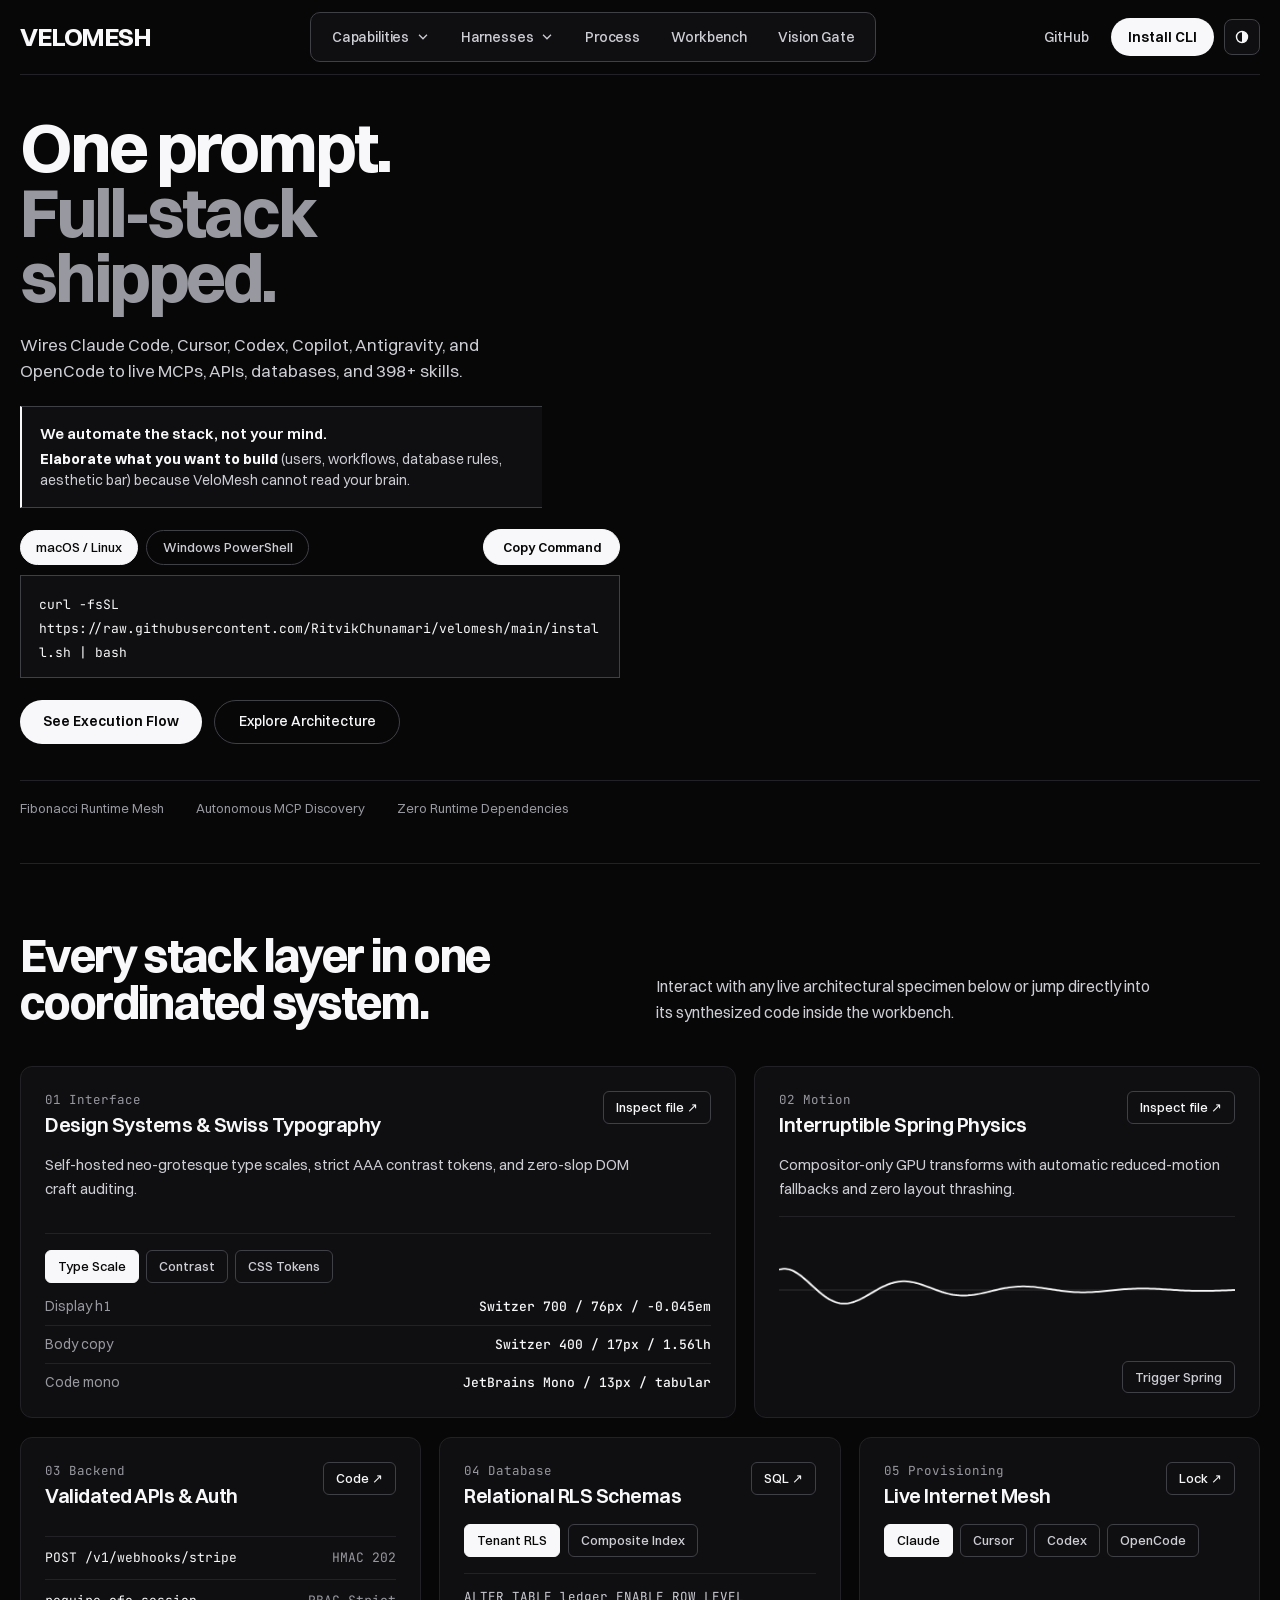
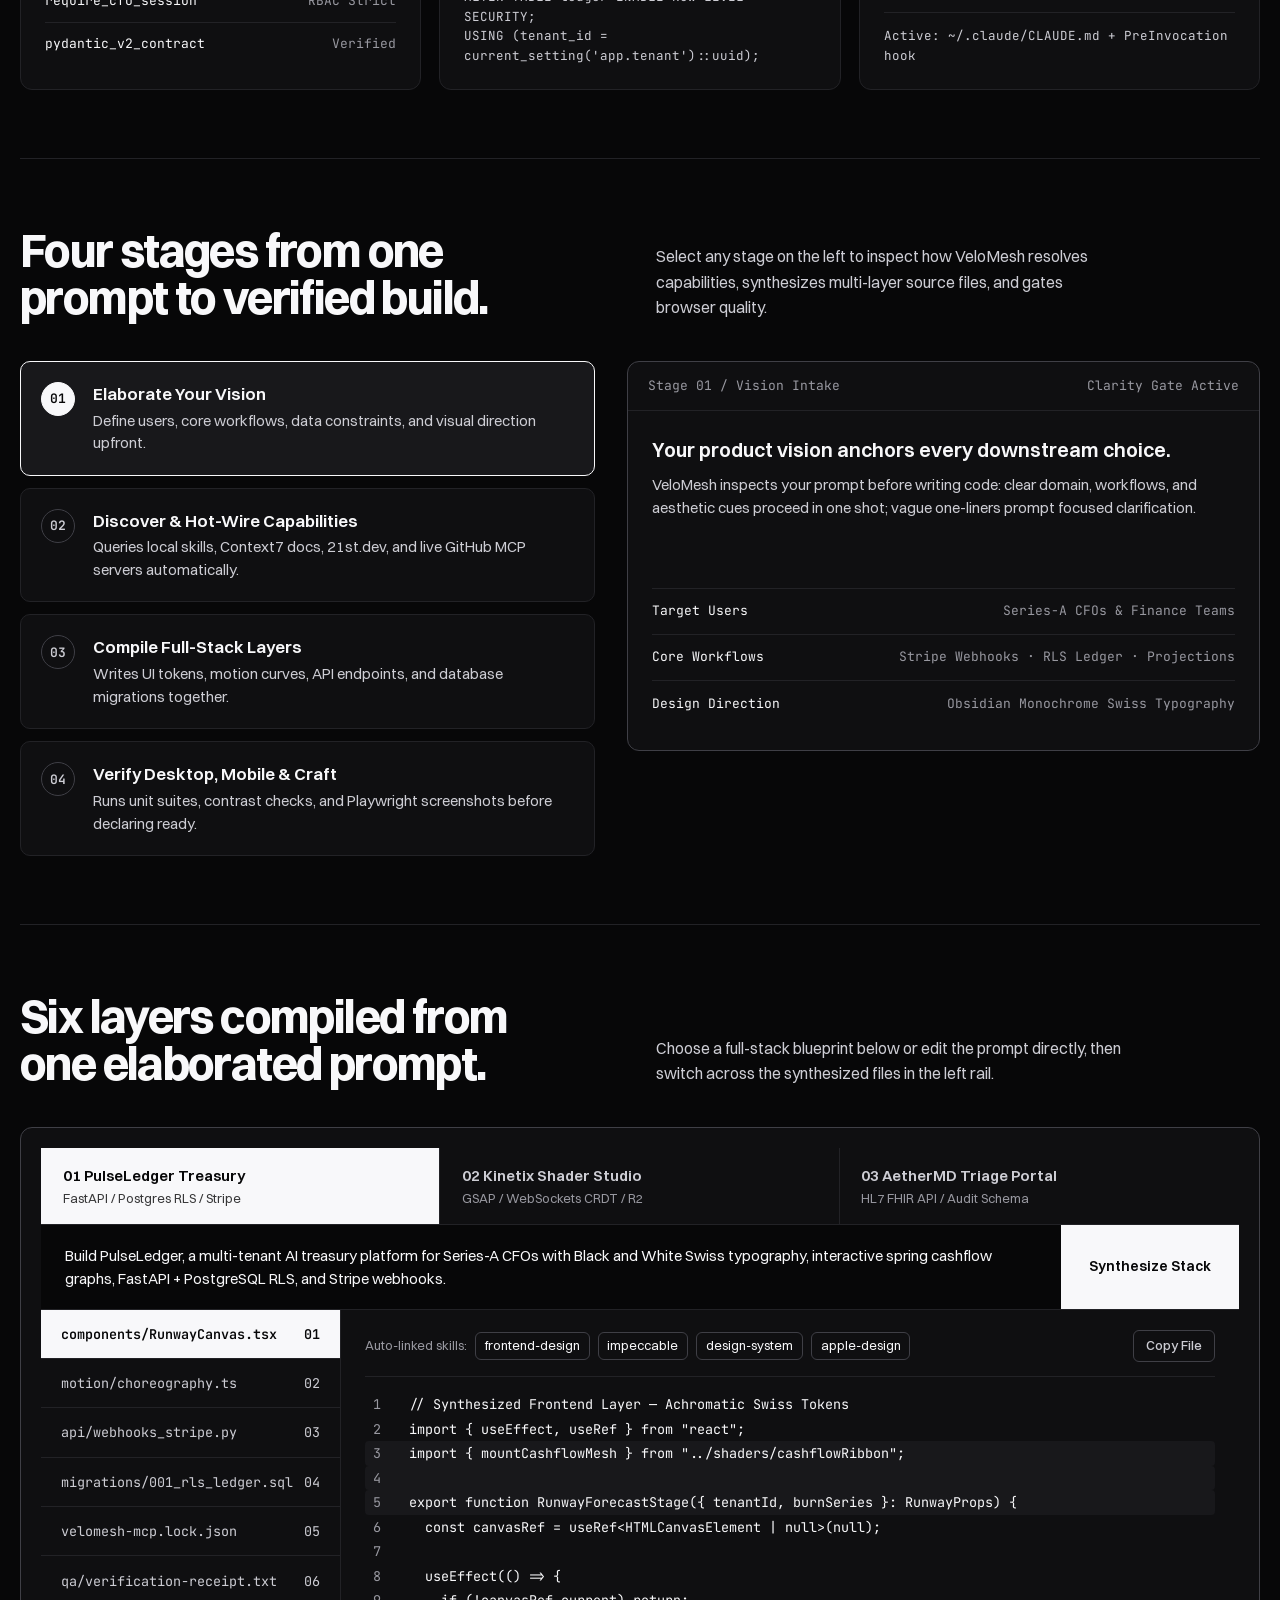
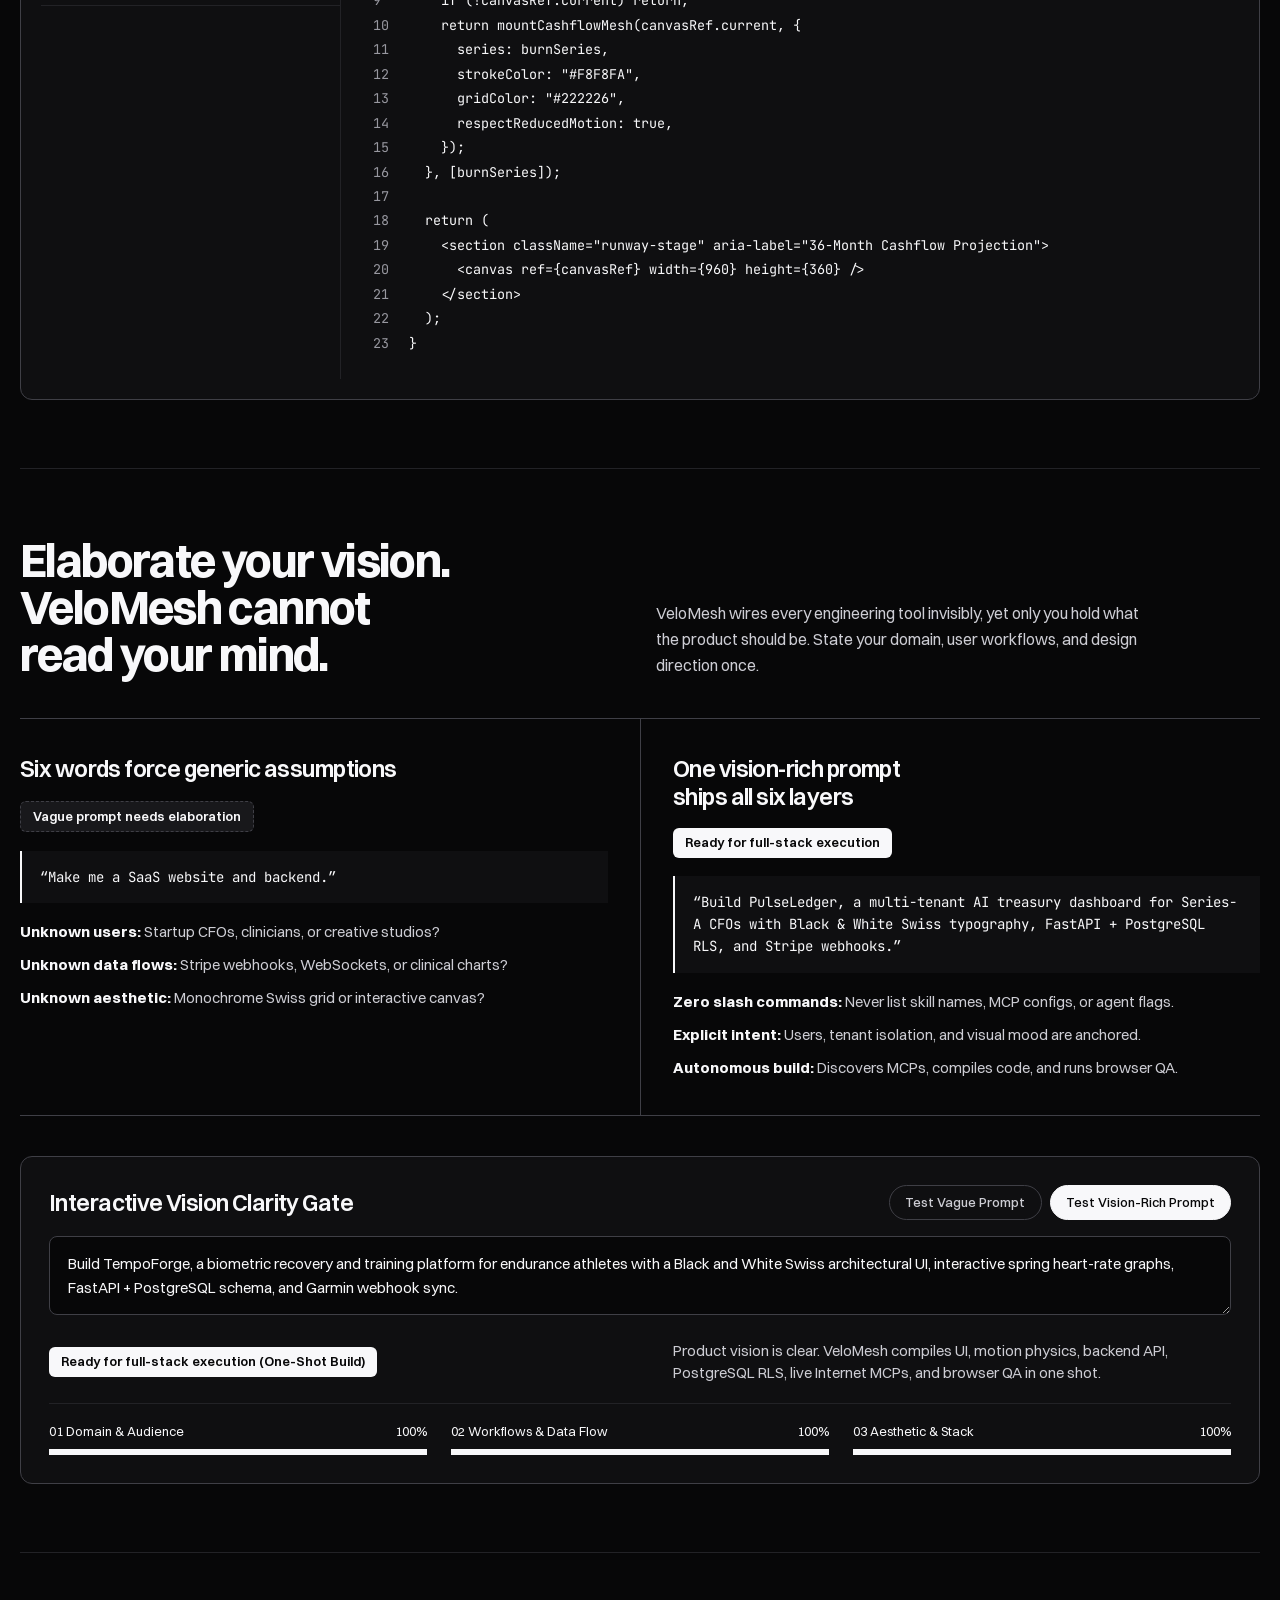
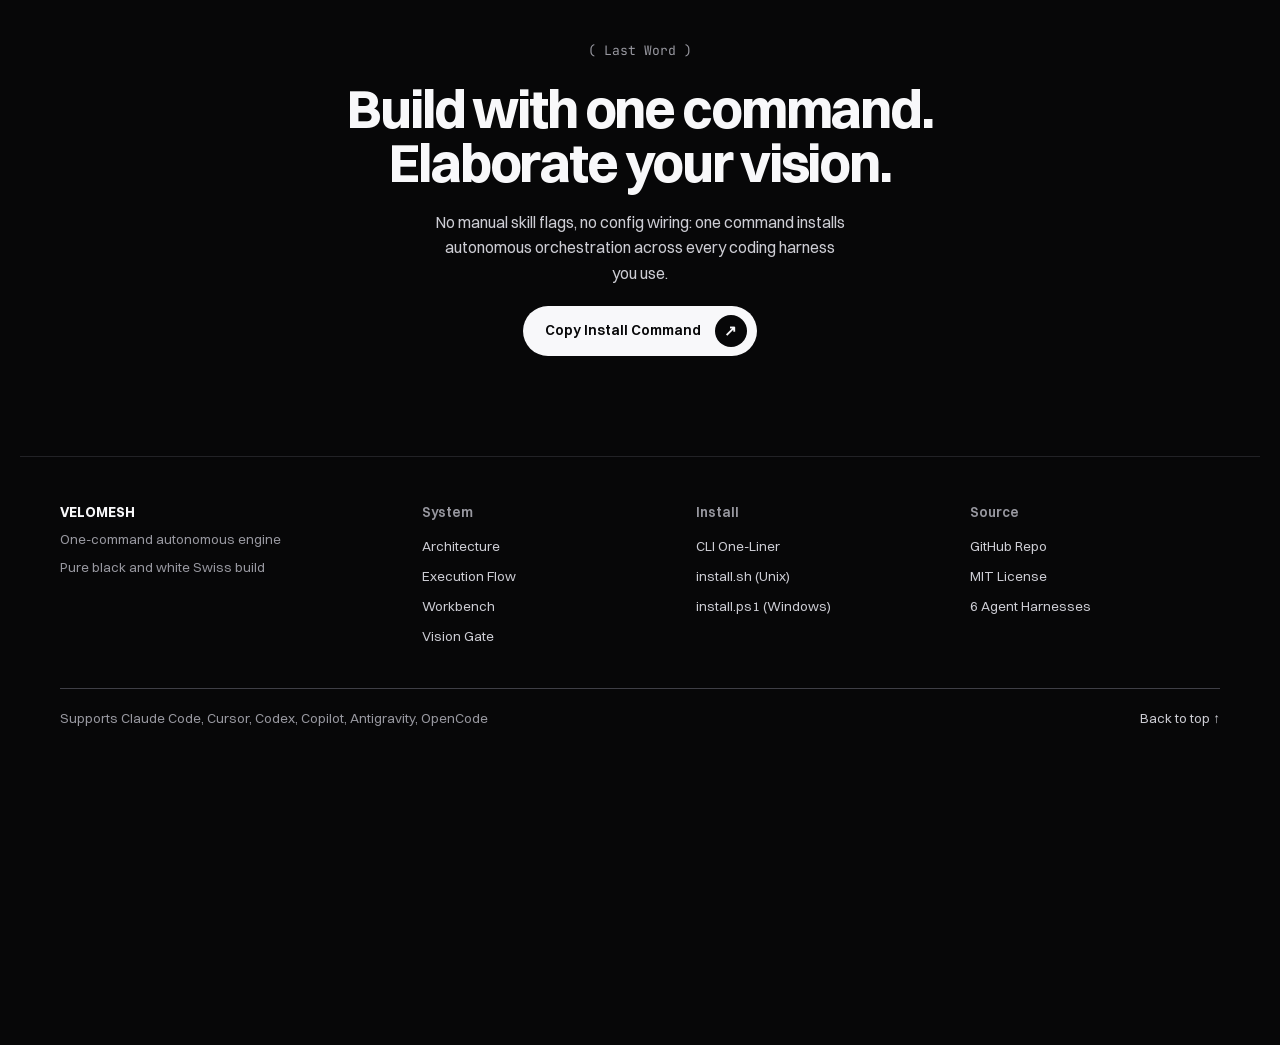
==== commit f1e600a8: "feat(web): overhaul to pure B&W Visual Haven 21st.dev Swiss architecture (remove Berger Fohr artifac" ====
--- a/web/index.html
+++ b/web/index.html
@@ -3,14 +3,14 @@
 <head>
   <meta charset="UTF-8" />
   <meta name="viewport" content="width=device-width, initial-scale=1.0" />
-  <title>VeloMesh: One-Prompt Full-Stack &amp; Autonomous Internet Capability Engine</title>
-  <meta name="description" content="Build websites, full-stack products, backends, frontends, and PostgreSQL databases from one elaborated prompt. Autonomous MCP, API, skill, and subagent provisioning across Claude Code, Cursor, Codex, Copilot, Antigravity, and OpenCode." />
-  <meta name="theme-color" content="#08080a" />
+  <title>VeloMesh: One-Prompt Full-Stack &amp; Autonomous Capability Engine</title>
+  <meta name="description" content="Build complete frontends, backends, PostgreSQL schemas, and verified web apps from one elaborated prompt across Claude Code, Cursor, Codex, Copilot, Antigravity, and OpenCode." />
+  <meta name="theme-color" content="#070708" />
   <link rel="canonical" href="https://ritvikchunamari.github.io/velomesh/" />
 
   <meta property="og:type" content="website" />
-  <meta property="og:title" content="VeloMesh — One Prompt. Full-Stack Software." />
-  <meta property="og:description" content="Elaborate your product vision once. VeloMesh autonomously discovers and wires the skills, MCP servers, APIs, database schemas, and QA agents to build it end-to-end." />
+  <meta property="og:title" content="VeloMesh: One Prompt. Full-Stack Shipped." />
+  <meta property="og:description" content="Elaborate your product vision once. VeloMesh autonomously discovers and wires skills, MCP servers, APIs, schemas, and browser QA." />
   <meta property="og:url" content="https://ritvikchunamari.github.io/velomesh/" />
 
   <link rel="preconnect" href="https://fonts.googleapis.com" />
@@ -22,7 +22,7 @@
   <a href="#main-content" class="skip-link">Skip to main content</a>
 
   <div class="page-frame">
-    <!-- 21ST.DEV SWISS NAVBAR & ACCESSIBLE DROPDOWN MENUS (Adapted from Navbar Section 2 + Rich Navigation Menu + Navbar with Dropdowns) -->
+    <!-- 21ST.DEV SWISS NAVBAR & DROPDOWN MENUS -->
     <header class="swiss-navbar" id="site-navbar">
       <a href="#top" class="nav-wordmark-link" aria-label="VeloMesh Home" translate="no">
         <span class="nav-wordmark-text">VELOMESH</span>
@@ -55,7 +55,7 @@
                         <svg width="16" height="16" viewBox="0 0 16 16" fill="none"><rect x="1.5" y="2.5" width="13" height="11" stroke="currentColor" stroke-width="1.4"/><line x1="1.5" y1="6" x2="14.5" y2="6" stroke="currentColor" stroke-width="1.4"/><line x1="6" y1="6" x2="6" y2="13.5" stroke="currentColor" stroke-width="1.4"/></svg>
                       </span>
                       <span class="dropdown-copy">
-                        <strong class="dropdown-title">Frontend &amp; Swiss UI</strong>
+                        <strong class="dropdown-title">Frontend &amp; Design Systems</strong>
                         <span class="dropdown-desc">Typographic grids, tokens, and responsive craft.</span>
                       </span>
                     </a>
@@ -65,8 +65,8 @@
                         <svg width="16" height="16" viewBox="0 0 16 16" fill="none"><path d="M2 12C5.5 12 4.5 4 8 4C11.5 4 10.5 12 14 12" stroke="currentColor" stroke-width="1.4" stroke-linecap="square"/></svg>
                       </span>
                       <span class="dropdown-copy">
-                        <strong class="dropdown-title">GSAP &amp; Canvas Motion</strong>
-                        <span class="dropdown-desc">Reduced-motion choreography and shader stages.</span>
+                        <strong class="dropdown-title">Physics &amp; Motion</strong>
+                        <span class="dropdown-desc">Spring waveforms and reduced-motion guards.</span>
                       </span>
                     </a>
 
@@ -76,7 +76,7 @@
                       </span>
                       <span class="dropdown-copy">
                         <strong class="dropdown-title">APIs, Auth &amp; Schemas</strong>
-                        <span class="dropdown-desc">Strict validation, PostgreSQL RLS, and migrations.</span>
+                        <span class="dropdown-desc">Strict contracts, PostgreSQL RLS, migrations.</span>
                       </span>
                     </a>
 
@@ -85,22 +85,32 @@
                         <svg width="16" height="16" viewBox="0 0 16 16" fill="none"><circle cx="8" cy="8" r="5.5" stroke="currentColor" stroke-width="1.4"/><path d="M2.5 8H13.5M8 2.5C9.6 4.2 9.6 11.8 8 13.5M8 2.5C6.4 4.2 6.4 11.8 8 13.5" stroke="currentColor" stroke-width="1.2"/></svg>
                       </span>
                       <span class="dropdown-copy">
-                        <strong class="dropdown-title">Live Internet Discovery</strong>
-                        <span class="dropdown-desc">Fetches missing MCP servers, APIs, and SDKs live.</span>
+                        <strong class="dropdown-title">Live Web Discovery</strong>
+                        <span class="dropdown-desc">Provisions missing MCP servers and SDKs live.</span>
                       </span>
                     </a>
                   </div>
                 </div>
 
                 <div class="dropdown-group dropdown-group-side">
-                  <div class="dropdown-group-title">Inspect &amp; Verify</div>
-                  <a href="#works-index" class="dropdown-item" data-nav-close>
+                  <div class="dropdown-group-title">Explore Platform</div>
+                  <a href="#architecture-bento" class="dropdown-item" data-nav-close>
                     <span class="dropdown-icon" aria-hidden="true">
-                      <svg width="16" height="16" viewBox="0 0 16 16" fill="none"><rect x="2" y="2" width="5" height="5" stroke="currentColor" stroke-width="1.4"/><rect x="9" y="2" width="5" height="5" stroke="currentColor" stroke-width="1.4"/><rect x="2" y="9" width="5" height="5" stroke="currentColor" stroke-width="1.4"/><rect x="9" y="9" width="5" height="5" stroke="currentColor" stroke-width="1.4"/></svg>
+                      <svg width="16" height="16" viewBox="0 0 16 16" fill="none"><rect x="2" y="2" width="5" height="5" stroke="currentColor" stroke-width="1.4"/><rect x="9" y="2" width="5" height="5" stroke="currentColor" stroke-width="1.4"/><rect x="2" y="9" width="12" height="5" stroke="currentColor" stroke-width="1.4"/></svg>
                     </span>
                     <span class="dropdown-copy">
-                      <strong class="dropdown-title">Capability Archive</strong>
-                      <span class="dropdown-desc">Filter all six stack disciplines and grid geometry.</span>
+                      <strong class="dropdown-title">Architecture Matrix</strong>
+                      <span class="dropdown-desc">Interactive live preview of all stack layers.</span>
+                    </span>
+                  </a>
+
+                  <a href="#execution-flow" class="dropdown-item" data-nav-close>
+                    <span class="dropdown-icon" aria-hidden="true">
+                      <svg width="16" height="16" viewBox="0 0 16 16" fill="none"><path d="M3 4H13M3 8H13M3 12H9" stroke="currentColor" stroke-width="1.4" stroke-linecap="square"/></svg>
+                    </span>
+                    <span class="dropdown-copy">
+                      <strong class="dropdown-title">Execution Pipeline</strong>
+                      <span class="dropdown-desc">Step-by-step compilation from one prompt.</span>
                     </span>
                   </a>
 
@@ -110,17 +120,7 @@
                     </span>
                     <span class="dropdown-copy">
                       <strong class="dropdown-title">Vision Clarity Gate</strong>
-                      <span class="dropdown-desc">Test prompt readiness before building.</span>
-                    </span>
-                  </a>
-
-                  <a href="#workbench" class="dropdown-item" data-jump-layer="qa" data-nav-close>
-                    <span class="dropdown-icon" aria-hidden="true">
-                      <svg width="16" height="16" viewBox="0 0 16 16" fill="none"><path d="M3 8.5L6.5 12L13 4.5" stroke="currentColor" stroke-width="1.5" stroke-linecap="square"/></svg>
-                    </span>
-                    <span class="dropdown-copy">
-                      <strong class="dropdown-title">Autonomous Browser QA</strong>
-                      <span class="dropdown-desc">Playwright, contrast, and anti-slop gates.</span>
+                      <span class="dropdown-desc">Score prompt clarity before generation.</span>
                     </span>
                   </a>
                 </div>
@@ -152,7 +152,7 @@
                   </span>
                   <span class="dropdown-copy">
                     <strong class="dropdown-title">Claude Code &amp; Cursor</strong>
-                    <span class="dropdown-desc">Auto-wired via CLAUDE.md and .cursor/rules on install.</span>
+                    <span class="dropdown-desc">Auto-wired via CLAUDE.md and .cursor/rules.</span>
                   </span>
                 </a>
                 <a href="#install-section" class="dropdown-item" data-nav-close>
@@ -161,7 +161,7 @@
                   </span>
                   <span class="dropdown-copy">
                     <strong class="dropdown-title">OpenAI Codex &amp; Copilot</strong>
-                    <span class="dropdown-desc">Injects AGENTS.md and instruction hooks automatically.</span>
+                    <span class="dropdown-desc">Injects AGENTS.md and instruction hooks.</span>
                   </span>
                 </a>
                 <a href="#install-section" class="dropdown-item" data-nav-close>
@@ -170,13 +170,14 @@
                   </span>
                   <span class="dropdown-copy">
                     <strong class="dropdown-title">Antigravity &amp; OpenCode</strong>
-                    <span class="dropdown-desc">Always-on skill routing with zero prompt flags needed.</span>
+                    <span class="dropdown-desc">Persistent autonomous skill routing active.</span>
                   </span>
                 </a>
               </div>
             </div>
           </li>
 
+          <li><a href="#execution-flow" class="nav-direct-link">Process</a></li>
           <li><a href="#workbench" class="nav-direct-link">Workbench</a></li>
           <li><a href="#vision-spec" class="nav-direct-link">Vision Gate</a></li>
         </ul>
@@ -185,17 +186,23 @@
       <div class="nav-actions">
         <a href="https://github.com/RitvikChunamari/velomesh" target="_blank" rel="noopener" class="nav-github-link">GitHub</a>
         <a href="#install-section" class="nav-cta-btn">Install CLI</a>
-        <button type="button" id="theme-toggle-btn" class="primitive-btn primitive-circle" aria-label="Toggle black and white contrast polarity" title="Switch Polarity (Black / White)">
-          <span class="primitive-circle-dot" aria-hidden="true"></span>
+        <button type="button" id="theme-toggle-btn" class="nav-icon-btn" aria-label="Switch black and white theme polarity" title="Switch Polarity">
+          <svg width="16" height="16" viewBox="0 0 16 16" fill="none" aria-hidden="true">
+            <circle cx="8" cy="8" r="5.5" stroke="currentColor" stroke-width="1.4"/>
+            <path d="M8 2.5A5.5 5.5 0 0 1 8 13.5Z" fill="currentColor"/>
+          </svg>
         </button>
-        <button type="button" id="drawer-open-btn" class="primitive-btn primitive-square nav-mobile-trigger" aria-label="Open navigation menu" aria-expanded="false" aria-controls="bf-menu-drawer" title="Open Navigation Menu">
-          <span class="primitive-square-bar" aria-hidden="true"></span>
+        <button type="button" id="drawer-open-btn" class="nav-icon-btn nav-mobile-trigger" aria-label="Open navigation menu" aria-expanded="false" aria-controls="mobile-nav-drawer" title="Menu">
+          <svg width="16" height="16" viewBox="0 0 16 16" fill="none" aria-hidden="true">
+            <line x1="2.5" y1="5.5" x2="13.5" y2="5.5" stroke="currentColor" stroke-width="1.5"/>
+            <line x1="2.5" y1="10.5" x2="13.5" y2="10.5" stroke="currentColor" stroke-width="1.5"/>
+          </svg>
         </button>
       </div>
     </header>
 
     <main id="main-content">
-      <!-- 21ST.DEV LATTICE HERO + HERO MINIMALISM SWISS ARCHITECTURAL FRAME (NO EMBLEM) -->
+      <!-- 21ST.DEV LATTICE HERO (MONOCHROME BLACK & WHITE) -->
       <section class="lattice-hero" aria-label="VeloMesh Overview">
         <canvas id="lattice-mesh-canvas" class="lattice-canvas" aria-hidden="true"></canvas>
         <div class="lattice-scrim" aria-hidden="true"></div>
@@ -204,11 +211,11 @@
           <div class="hero-copy-col">
             <h1 class="hero-headline">
               One prompt.
-              <span class="hero-headline-red">Full-stack shipped.</span>
+              <span class="hero-headline-muted">Full-stack shipped.</span>
             </h1>
 
             <p class="hero-description">
-              Wires <strong>Claude Code, Cursor, Codex, Copilot, Antigravity, and OpenCode</strong> to live MCPs, APIs, databases, and 398+ skills.
+              Wires Claude Code, Cursor, Codex, Copilot, Antigravity, and OpenCode to live MCPs, APIs, databases, and 398+ skills.
             </p>
 
             <aside class="vision-callout-rule" aria-label="Vision Elaboration Rule">
@@ -224,7 +231,7 @@
                   <button type="button" class="pill-outline-btn os-tab-btn active" role="tab" aria-selected="true" data-os="unix">macOS / Linux</button>
                   <button type="button" class="pill-outline-btn os-tab-btn" role="tab" aria-selected="false" data-os="windows">Windows PowerShell</button>
                 </div>
-                <button type="button" id="copy-install-btn" class="btn-red-solid">Copy Command</button>
+                <button type="button" id="copy-install-btn" class="btn-solid-contrast">Copy Command</button>
               </div>
               <div class="cmd-line-box">
                 <code id="install-cmd-code" class="cmd-line-code">curl -fsSL https://raw.githubusercontent.com/RitvikChunamari/velomesh/main/install.sh | bash</code>
@@ -233,8 +240,8 @@
             </div>
 
             <div class="hero-cta-row">
-              <a href="#vision-spec" class="hero-btn-primary">Test Vision Gate</a>
-              <a href="https://github.com/RitvikChunamari/velomesh" target="_blank" rel="noopener" class="hero-btn-secondary">View on GitHub</a>
+              <a href="#execution-flow" class="hero-btn-primary">See Execution Flow</a>
+              <a href="#architecture-bento" class="hero-btn-secondary">Explore Architecture</a>
             </div>
           </div>
 
@@ -246,182 +253,187 @@
         </div>
       </section>
 
-      <!-- BERGER FOHR OPEN HAIRLINE IDENTITY & CAPABILITY MATRIX (#works-index) -->
-      <section id="works-index" class="works-section" aria-label="Full-Stack Capability Archive">
-        <div class="works-filter-bar">
-          <div class="filter-dropdown-pills" role="group" aria-label="Filter Architecture Discipline">
-            <button type="button" class="pill-outline-btn filter-pill active" data-filter="all">All Layers</button>
-            <button type="button" class="pill-outline-btn filter-pill" data-filter="interface">Interface &amp; Motion</button>
-            <button type="button" class="pill-outline-btn filter-pill" data-filter="infrastructure">Backend, Data &amp; MCP</button>
-            <button type="button" class="pill-outline-btn filter-pill" data-filter="quality">Verification &amp; QA</button>
-          </div>
-          <span class="archive-spec-label">Open construction grid, six layer specimens</span>
-        </div>
-
-        <div id="works-grid" class="works-grid">
-          <!-- VM01: Frontend & 86 DESIGN.md -->
-          <article class="work-cell" data-category="interface" data-target-layer="frontend">
-            <span class="work-code">VM01</span>
-            <div class="work-stage">
-              <svg class="work-mark-svg" viewBox="0 0 120 120" fill="none" aria-hidden="true">
-                <rect x="16" y="22" width="88" height="20" fill="currentColor" />
-                <rect x="16" y="50" width="54" height="20" fill="currentColor" />
-                <rect x="78" y="50" width="26" height="48" fill="currentColor" />
-                <rect x="16" y="78" width="54" height="20" fill="currentColor" />
-              </svg>
-              <svg class="cell-grid-lines" viewBox="0 0 120 120" fill="none" aria-hidden="true">
-                <line x1="16" y1="12" x2="16" y2="108" stroke="var(--grid-overlay)" stroke-width="0.6" />
-                <line x1="70" y1="12" x2="70" y2="108" stroke="var(--grid-overlay-sub)" stroke-width="0.5" />
-                <line x1="78" y1="12" x2="78" y2="108" stroke="var(--grid-overlay)" stroke-width="0.6" />
-                <line x1="104" y1="12" x2="104" y2="108" stroke="var(--grid-overlay-sub)" stroke-width="0.5" />
-                <line x1="10" y1="22" x2="110" y2="22" stroke="var(--grid-overlay)" stroke-width="0.6" />
-                <line x1="10" y1="98" x2="110" y2="98" stroke="var(--grid-overlay-sub)" stroke-width="0.5" />
-              </svg>
-            </div>
-            <div class="work-meta-stack">
-              <span class="work-title">Interface &amp; Brand Systems</span>
-              <span class="work-attr">86 Reference DESIGN.md</span>
-              <span class="work-attr">Switzer / Tokens / Craft Gate</span>
-              <button type="button" class="work-action-link" data-jump-layer="frontend">View Blueprint</button>
+      <!-- 21ST.DEV BENTO GRID ARCHITECTURE MATRIX (REPLACES SYMBOL GRID) -->
+      <section id="architecture-bento" class="content-section" aria-label="Full-Stack Architecture Bento">
+        <div class="section-split-head">
+          <h2 class="section-heading">Every stack layer in one coordinated system.</h2>
+          <p class="section-subcopy">
+            Interact with any live architectural specimen below or jump directly into its synthesized code inside the workbench.
+          </p>
+        </div>
+
+        <div class="bento-grid" id="bento-board">
+          <!-- BENTO 01 (7 cols): Interactive Type & Token Contrast Specimen -->
+          <article class="bento-card bento-span-7">
+            <div class="bento-card-head">
+              <div>
+                <span class="bento-index">01 Interface</span>
+                <h3 class="bento-title">Design Systems &amp; Swiss Typography</h3>
+              </div>
+              <button type="button" class="bento-jump-btn" data-jump-layer="frontend">Inspect file ↗</button>
+            </div>
+            <p class="bento-desc">Self-hosted neo-grotesque type scales, strict AAA contrast tokens, and zero-slop DOM craft auditing.</p>
+
+            <div class="bento-specimen-box">
+              <div class="specimen-tabs" role="group" aria-label="Token Specimen Mode">
+                <button type="button" class="mini-tab-btn active" data-token-mode="scale">Type Scale</button>
+                <button type="button" class="mini-tab-btn" data-token-mode="contrast">Contrast</button>
+                <button type="button" class="mini-tab-btn" data-token-mode="tokens">CSS Tokens</button>
+              </div>
+              <div id="bento-token-preview" class="specimen-output">
+                <div class="specimen-row"><span>Display h1</span><strong>Switzer 700 / 76px / -0.045em</strong></div>
+                <div class="specimen-row"><span>Body copy</span><strong>Switzer 400 / 17px / 1.56lh</strong></div>
+                <div class="specimen-row"><span>Code mono</span><strong>JetBrains Mono / 13px / tabular</strong></div>
+              </div>
             </div>
           </article>
 
-          <!-- VM02: GSAP & 60fps Motion -->
-          <article class="work-cell" data-category="interface" data-target-layer="motion">
-            <span class="work-code">VM02</span>
-            <div class="work-stage">
-              <svg class="work-mark-svg" viewBox="0 0 120 120" fill="none" aria-hidden="true">
-                <circle cx="38" cy="60" r="24" fill="currentColor" />
-                <circle cx="66" cy="60" r="24" stroke="currentColor" stroke-width="10" />
-                <circle cx="92" cy="60" r="14" fill="currentColor" />
-              </svg>
-              <svg class="cell-grid-lines" viewBox="0 0 120 120" fill="none" aria-hidden="true">
-                <line x1="10" y1="60" x2="110" y2="60" stroke="var(--grid-overlay)" stroke-width="0.6" />
-                <line x1="38" y1="20" x2="38" y2="100" stroke="var(--grid-overlay-sub)" stroke-width="0.5" />
-                <line x1="66" y1="20" x2="66" y2="100" stroke="var(--grid-overlay)" stroke-width="0.6" />
-                <circle cx="66" cy="60" r="34" stroke="var(--grid-overlay-sub)" stroke-width="0.5" stroke-dasharray="2 2" />
-              </svg>
-            </div>
-            <div class="work-meta-stack">
-              <span class="work-title">Choreography &amp; WebGL Physics</span>
-              <span class="work-attr">GSAP 3 + Three.js</span>
-              <span class="work-attr">Reduced-Motion MatchMedia</span>
-              <button type="button" class="work-action-link" data-jump-layer="motion">View Blueprint</button>
+          <!-- BENTO 02 (5 cols): Interactive Physics Spring Waveform Canvas -->
+          <article class="bento-card bento-span-5">
+            <div class="bento-card-head">
+              <div>
+                <span class="bento-index">02 Motion</span>
+                <h3 class="bento-title">Interruptible Spring Physics</h3>
+              </div>
+              <button type="button" class="bento-jump-btn" data-jump-layer="motion">Inspect file ↗</button>
+            </div>
+            <p class="bento-desc">Compositor-only GPU transforms with automatic reduced-motion fallbacks and zero layout thrashing.</p>
+
+            <div class="bento-canvas-wrap">
+              <canvas id="bento-spring-canvas" width="420" height="140" aria-label="Damped spring physics curve"></canvas>
+              <button type="button" id="bento-impulse-btn" class="mini-tab-btn bento-impulse-btn">Trigger Spring</button>
             </div>
           </article>
 
-          <!-- VM03: Backend API & Security -->
-          <article class="work-cell" data-category="infrastructure" data-target-layer="backend">
-            <span class="work-code">VM03</span>
-            <div class="work-stage">
-              <svg class="work-mark-svg" viewBox="0 0 120 120" fill="none" aria-hidden="true">
-                <path fill="currentColor" d="M18 26 H102 V44 H54 V54 H102 V72 H38 V82 H102 V100 H18 V62 H66 V52 H18 Z"/>
-              </svg>
-              <svg class="cell-grid-lines" viewBox="0 0 120 120" fill="none" aria-hidden="true">
-                <rect x="18" y="26" width="84" height="74" stroke="var(--grid-overlay)" stroke-width="0.6" />
-                <line x1="12" y1="54" x2="108" y2="54" stroke="var(--grid-overlay)" stroke-width="0.5" />
-                <line x1="12" y1="72" x2="108" y2="72" stroke="var(--grid-overlay-sub)" stroke-width="0.5" />
-              </svg>
-            </div>
-            <div class="work-meta-stack">
-              <span class="work-title">Backend Services &amp; Security</span>
-              <span class="work-attr">FastAPI / Node / Auth</span>
-              <span class="work-attr">HMAC Webhooks / RBAC</span>
-              <button type="button" class="work-action-link" data-jump-layer="backend">View Blueprint</button>
-            </div>
+          <!-- BENTO 03 (4 cols): Backend APIs & Validation -->
+          <article class="bento-card bento-span-4">
+            <div class="bento-card-head">
+              <div>
+                <span class="bento-index">03 Backend</span>
+                <h3 class="bento-title">Validated APIs &amp; Auth</h3>
+              </div>
+              <button type="button" class="bento-jump-btn" data-jump-layer="backend">Code ↗</button>
+            </div>
+            <ul class="bento-metric-list">
+              <li><span>POST /v1/webhooks/stripe</span><span>HMAC 202</span></li>
+              <li><span>require_cfo_session</span><span>RBAC Strict</span></li>
+              <li><span>pydantic_v2_contract</span><span>Verified</span></li>
+            </ul>
           </article>
 
-          <!-- VM04: PostgreSQL RLS Schema -->
-          <article class="work-cell" data-category="infrastructure" data-target-layer="database">
-            <span class="work-code">VM04</span>
-            <div class="work-stage">
-              <svg class="work-mark-svg" viewBox="0 0 120 120" fill="none" aria-hidden="true">
-                <rect x="20" y="22" width="80" height="20" rx="10" fill="currentColor" />
-                <rect x="20" y="50" width="80" height="20" rx="10" fill="currentColor" />
-                <rect x="20" y="78" width="80" height="20" rx="10" fill="currentColor" />
-              </svg>
-              <svg class="cell-grid-lines" viewBox="0 0 120 120" fill="none" aria-hidden="true">
-                <line x1="60" y1="12" x2="60" y2="108" stroke="var(--grid-overlay)" stroke-width="0.6" />
-                <line x1="20" y1="16" x2="20" y2="104" stroke="var(--grid-overlay-sub)" stroke-width="0.5" />
-                <line x1="100" y1="16" x2="100" y2="104" stroke="var(--grid-overlay-sub)" stroke-width="0.5" />
-              </svg>
-            </div>
-            <div class="work-meta-stack">
-              <span class="work-title">Relational Schemas &amp; Migrations</span>
-              <span class="work-attr">PostgreSQL 16 / Prisma</span>
-              <span class="work-attr">Row-Level Tenant Isolation</span>
-              <button type="button" class="work-action-link" data-jump-layer="database">View Blueprint</button>
-            </div>
+          <!-- BENTO 04 (4 cols): PostgreSQL RLS Switcher -->
+          <article class="bento-card bento-span-4">
+            <div class="bento-card-head">
+              <div>
+                <span class="bento-index">04 Database</span>
+                <h3 class="bento-title">Relational RLS Schemas</h3>
+              </div>
+              <button type="button" class="bento-jump-btn" data-jump-layer="database">SQL ↗</button>
+            </div>
+            <div class="rls-toggle-row" role="group" aria-label="Database Isolation Mode">
+              <button type="button" class="mini-tab-btn active" data-rls-mode="rls">Tenant RLS</button>
+              <button type="button" class="mini-tab-btn" data-rls-mode="index">Composite Index</button>
+            </div>
+            <pre id="bento-sql-preview" class="mini-code-snippet">ALTER TABLE ledger ENABLE ROW LEVEL SECURITY;
+USING (tenant_id = current_setting('app.tenant')::uuid);</pre>
           </article>
 
-          <!-- VM05: Live Internet MCP Discovery -->
-          <article class="work-cell" data-category="infrastructure" data-target-layer="mcp">
-            <span class="work-code">VM05</span>
-            <div class="work-stage">
-              <svg class="work-mark-svg" viewBox="0 0 120 120" fill="none" aria-hidden="true">
-                <path fill="currentColor" d="M22 22 H52 V52 H22 Z M68 22 H98 V52 H68 Z M45 68 H75 V98 H45 Z"/>
-                <path stroke="currentColor" stroke-width="10" d="M37 46 L60 72 L83 46"/>
-              </svg>
-              <svg class="cell-grid-lines" viewBox="0 0 120 120" fill="none" aria-hidden="true">
-                <line x1="37" y1="16" x2="60" y2="104" stroke="var(--grid-overlay)" stroke-width="0.6" />
-                <line x1="83" y1="16" x2="60" y2="104" stroke="var(--grid-overlay)" stroke-width="0.6" />
-                <rect x="22" y="22" width="76" height="76" stroke="var(--grid-overlay-sub)" stroke-width="0.5" />
-              </svg>
-            </div>
-            <div class="work-meta-stack">
-              <span class="work-title">Autonomous Internet Provisioning</span>
-              <span class="work-attr">GitHub MCP / API / Agent</span>
-              <span class="work-attr">On-the-Fly Wrapper Synthesis</span>
-              <button type="button" class="work-action-link" data-jump-layer="mcp">View Blueprint</button>
-            </div>
+          <!-- BENTO 05 (4 cols): Live Internet Discovery Harness Switcher -->
+          <article class="bento-card bento-span-4">
+            <div class="bento-card-head">
+              <div>
+                <span class="bento-index">05 Provisioning</span>
+                <h3 class="bento-title">Live Internet Mesh</h3>
+              </div>
+              <button type="button" class="bento-jump-btn" data-jump-layer="mcp">Lock ↗</button>
+            </div>
+            <div class="harness-chip-row" role="group" aria-label="Inspect Agent Target">
+              <button type="button" class="mini-tab-btn active" data-harness-target="claude">Claude</button>
+              <button type="button" class="mini-tab-btn" data-harness-target="cursor">Cursor</button>
+              <button type="button" class="mini-tab-btn" data-harness-target="codex">Codex</button>
+              <button type="button" class="mini-tab-btn" data-harness-target="opencode">OpenCode</button>
+            </div>
+            <p id="bento-harness-path" class="mini-code-snippet">Active: ~/.claude/CLAUDE.md + PreInvocation hook</p>
           </article>
-
-          <!-- VM06: TDD & Multi-Viewport QA -->
-          <article class="work-cell" data-category="quality" data-target-layer="qa">
-            <span class="work-code">VM06</span>
-            <div class="work-stage">
-              <svg class="work-mark-svg" viewBox="0 0 120 120" fill="none" aria-hidden="true">
-                <path fill="currentColor" d="M20 62 L32 50 L50 68 L88 30 L100 42 L50 92 Z"/>
-                <rect x="20" y="96" width="80" height="8" fill="currentColor" />
-              </svg>
-              <svg class="cell-grid-lines" viewBox="0 0 120 120" fill="none" aria-hidden="true">
-                <line x1="20" y1="62" x2="100" y2="62" stroke="var(--grid-overlay-sub)" stroke-width="0.5" />
-                <line x1="50" y1="16" x2="50" y2="108" stroke="var(--grid-overlay)" stroke-width="0.6" />
-                <line x1="16" y1="100" x2="104" y2="20" stroke="var(--grid-overlay-sub)" stroke-width="0.5" />
-              </svg>
-            </div>
-            <div class="work-meta-stack">
-              <span class="work-title">TDD &amp; Anti-Slop Browser QA</span>
-              <span class="work-attr">Playwright / Pytest / Node Test</span>
-              <span class="work-attr">impeccable + WCAG 2.2 AA</span>
-              <button type="button" class="work-action-link" data-jump-layer="qa">View Blueprint</button>
-            </div>
-          </article>
         </div>
       </section>
 
-      <!-- SECTION 2: MULTI-FILE FULL-STACK WORKBENCH (#workbench) -->
+      <!-- 21ST.DEV FEATURE SECTION / PROCESS TIMELINE SHOWCASE (id: 1368 + 26902) -->
+      <section id="execution-flow" class="content-section" aria-label="Autonomous Execution Pipeline">
+        <div class="section-split-head">
+          <h2 class="section-heading">Four stages from one prompt to verified build.</h2>
+          <p class="section-subcopy">
+            Select any stage on the left to inspect how VeloMesh resolves capabilities, synthesizes multi-layer source files, and gates browser quality.
+          </p>
+        </div>
+
+        <div class="flow-split">
+          <div class="flow-steps" role="tablist" aria-label="Execution Stages">
+            <button type="button" class="flow-step-btn active" role="tab" aria-selected="true" data-flow-step="0">
+              <span class="flow-step-num">01</span>
+              <span class="flow-step-text">
+                <strong>Elaborate Your Vision</strong>
+                <span>Define users, core workflows, data constraints, and visual direction upfront.</span>
+              </span>
+            </button>
+
+            <button type="button" class="flow-step-btn" role="tab" aria-selected="false" data-flow-step="1">
+              <span class="flow-step-num">02</span>
+              <span class="flow-step-text">
+                <strong>Discover &amp; Hot-Wire Capabilities</strong>
+                <span>Queries local skills, Context7 docs, 21st.dev, and live GitHub MCP servers automatically.</span>
+              </span>
+            </button>
+
+            <button type="button" class="flow-step-btn" role="tab" aria-selected="false" data-flow-step="2">
+              <span class="flow-step-num">03</span>
+              <span class="flow-step-text">
+                <strong>Compile Full-Stack Layers</strong>
+                <span>Writes UI tokens, motion curves, API endpoints, and database migrations together.</span>
+              </span>
+            </button>
+
+            <button type="button" class="flow-step-btn" role="tab" aria-selected="false" data-flow-step="3">
+              <span class="flow-step-num">04</span>
+              <span class="flow-step-text">
+                <strong>Verify Desktop, Mobile &amp; Craft</strong>
+                <span>Runs unit suites, contrast checks, and Playwright screenshots before declaring ready.</span>
+              </span>
+            </button>
+          </div>
+
+          <div class="flow-stage-panel" aria-live="polite">
+            <div class="flow-stage-bar">
+              <span id="flow-stage-tag">Stage 01 / Vision Intake</span>
+              <span id="flow-stage-status">Clarity Gate Active</span>
+            </div>
+            <div id="flow-stage-body" class="flow-stage-body"></div>
+          </div>
+        </div>
+      </section>
+
+      <!-- SECTION 3: LINE-NUMBERED MULTI-FILE WORKBENCH (21st.dev Code Block 36502 Inspired) -->
       <section id="workbench" class="content-section">
         <div class="section-split-head">
           <h2 class="section-heading">Six layers compiled from one elaborated prompt.</h2>
           <p class="section-subcopy">
-            Choose a full-stack blueprint below or edit the prompt directly, then switch through the synthesized files in the left rail to inspect how VeloMesh composes UI, motion, backend APIs, database DDL, Internet MCPs, and&nbsp;QA.
+            Choose a full-stack blueprint below or edit the prompt directly, then switch across the synthesized files in the left rail.
           </p>
         </div>
 
         <div class="workbench-frame">
           <div class="workbench-presets" role="group" aria-label="Full-Stack Product Blueprints">
             <button type="button" class="preset-btn active" data-blueprint="treasury">
-              <span>01 PulseLedger CFO Treasury</span>
+              <span>01 PulseLedger Treasury</span>
               <span class="preset-meta">FastAPI / Postgres RLS / Stripe</span>
             </button>
             <button type="button" class="preset-btn" data-blueprint="webglStudio">
-              <span>02 Kinetix WebGL Shader Studio</span>
-              <span class="preset-meta">GSAP 60fps / WebSockets CRDT</span>
+              <span>02 Kinetix Shader Studio</span>
+              <span class="preset-meta">GSAP / WebSockets CRDT / R2</span>
             </button>
             <button type="button" class="preset-btn" data-blueprint="clinical">
-              <span>03 AetherMD HIPAA Triage</span>
-              <span class="preset-meta">HL7 FHIR API / Audit DB</span>
+              <span>03 AetherMD Triage Portal</span>
+              <span class="preset-meta">HL7 FHIR API / Audit Schema</span>
             </button>
           </div>
 
@@ -459,19 +471,22 @@
             </div>
 
             <div class="code-panel" role="tabpanel">
-              <div id="active-skills-strip" class="skills-row"></div>
+              <div class="code-panel-topbar">
+                <div id="active-skills-strip" class="skills-row"></div>
+                <button type="button" id="copy-file-btn" class="mini-tab-btn">Copy File</button>
+              </div>
               <pre id="workbench-code-output" class="code-view"></pre>
             </div>
           </div>
         </div>
       </section>
 
-      <!-- SECTION 3: VISION ELABORATION SPEC ("CANNOT READ YOUR MIND") -->
+      <!-- SECTION 4: VISION ELABORATION SPEC ("CANNOT READ YOUR MIND") -->
       <section id="vision-spec" class="content-section">
         <div class="section-split-head">
           <h2 class="section-heading">Elaborate your vision. VeloMesh cannot read your mind.</h2>
           <p class="section-subcopy">
-            VeloMesh wires 100% of your engineering tools invisibly. <strong>Yet only you hold what the product should be.</strong> State your domain, user workflows, and visual expectations once instead of getting generic&nbsp;assumptions.
+            VeloMesh wires every engineering tool invisibly, yet only you hold what the product should be. State your domain, user workflows, and design direction once.
           </p>
         </div>
 
@@ -483,14 +498,14 @@
             <ul class="bullet-list">
               <li><strong>Unknown users:</strong> Startup CFOs, clinicians, or creative studios?</li>
               <li><strong>Unknown data flows:</strong> Stripe webhooks, WebSockets, or clinical charts?</li>
-              <li><strong>Unknown aesthetic:</strong> Obsidian Swiss grid or interactive WebGL?</li>
+              <li><strong>Unknown aesthetic:</strong> Monochrome Swiss grid or interactive canvas?</li>
             </ul>
           </div>
 
           <div class="vision-col">
             <h3 class="col-title">One vision-rich prompt ships all six layers</h3>
             <span class="verdict-chip chip-pass">Ready for full-stack execution</span>
-            <div class="quote-box">“Build PulseLedger, a multi-tenant AI treasury dashboard for Series-A CFOs with Black Swiss typography, WebGL forecasting, FastAPI + PostgreSQL RLS, and Stripe webhooks.”</div>
+            <div class="quote-box">“Build PulseLedger, a multi-tenant AI treasury dashboard for Series-A CFOs with Black &amp; White Swiss typography, FastAPI + PostgreSQL RLS, and Stripe webhooks.”</div>
             <ul class="bullet-list">
               <li><strong>Zero slash commands:</strong> Never list skill names, MCP configs, or agent flags.</li>
               <li><strong>Explicit intent:</strong> Users, tenant isolation, and visual mood are anchored.</li>
@@ -504,11 +519,11 @@
             <h3 class="col-title">Interactive Vision Clarity Gate</h3>
             <div class="pill-switch">
               <button type="button" class="pill-outline-btn gate-sample-btn" data-sample="build a fitness app">Test Vague Prompt</button>
-              <button type="button" class="pill-outline-btn gate-sample-btn active" data-sample="Build TempoForge, a biometric recovery and training platform for endurance athletes with a Black Swiss architectural UI, interactive GSAP heart-rate variability graphs, FastAPI + PostgreSQL time-series schema, and Garmin webhook sync.">Test Vision-Rich Prompt</button>
-            </div>
-          </div>
-
-          <textarea id="live-vision-input" class="gate-input" rows="2" aria-label="Evaluate prompt clarity against VeloMesh Vision Gate">Build TempoForge, a biometric recovery and training platform for endurance athletes with a Black Swiss architectural UI, interactive GSAP heart-rate variability graphs, FastAPI + PostgreSQL time-series schema, and Garmin webhook sync.</textarea>
+              <button type="button" class="pill-outline-btn gate-sample-btn active" data-sample="Build TempoForge, a biometric recovery and training platform for endurance athletes with a Black and White Swiss architectural UI, interactive spring heart-rate graphs, FastAPI + PostgreSQL schema, and Garmin webhook sync.">Test Vision-Rich Prompt</button>
+            </div>
+          </div>
+
+          <textarea id="live-vision-input" class="gate-input" rows="2" aria-label="Evaluate prompt clarity against VeloMesh Vision Gate">Build TempoForge, a biometric recovery and training platform for endurance athletes with a Black and White Swiss architectural UI, interactive spring heart-rate graphs, FastAPI + PostgreSQL schema, and Garmin webhook sync.</textarea>
 
           <div class="gate-status-row">
             <span id="live-vision-badge" class="verdict-chip chip-pass">Ready for full-stack execution</span>
@@ -540,9 +555,24 @@
           </div>
         </div>
       </section>
+
+      <!-- NEW 21ST.DEV WORTH KEEPING MONOCHROME CTA (Adapted from id: 26705 in Swiss Monolith) -->
+      <section id="closing-cta" class="wk-cta-section" aria-label="Install VeloMesh">
+        <div class="wk-cta-foreground">
+          <p class="wk-kicker">( Last Word )</p>
+          <h2 class="wk-headline">Build with one command. Elaborate your vision.</h2>
+          <p class="wk-subcopy">No manual skill flags, no config wiring: one command installs autonomous orchestration across every coding harness you use.</p>
+          <div class="wk-cta-actions">
+            <a href="#install-section" class="wk-pill-cta">
+              <span>Copy Install Command</span>
+              <span class="wk-arrow-circle" aria-hidden="true">↗</span>
+            </a>
+          </div>
+        </div>
+      </section>
     </main>
 
-    <!-- 21ST.DEV HALFTONE WORDMARK SWISS FOOTER (Adapted from kedhareswer Halftone Wordmark Footer [id: 37628]) -->
+    <!-- 21ST.DEV HALFTONE WORDMARK SWISS FOOTER (Adapted from id: 37628 in Pure B&W) -->
     <footer id="site-footer" class="hwf-root" aria-label="Site Footer">
       <canvas id="halftone-footer-canvas" aria-hidden="true"></canvas>
       <span class="hwf-sr" translate="no">velomesh</span>
@@ -551,13 +581,14 @@
         <div class="hwf-brand">
           <strong translate="no">VELOMESH</strong>
           <span>One-command autonomous engine</span>
-          <span>Zurich grid architecture</span>
+          <span>Pure black and white Swiss build</span>
         </div>
 
         <nav class="hwf-col" aria-label="Footer System Navigation">
           <h3>System</h3>
           <ul>
-            <li><a href="#works-index">Capabilities</a></li>
+            <li><a href="#architecture-bento">Architecture</a></li>
+            <li><a href="#execution-flow">Execution Flow</a></li>
             <li><a href="#workbench">Workbench</a></li>
             <li><a href="#vision-spec">Vision Gate</a></li>
           </ul>
@@ -572,7 +603,7 @@
           </ul>
         </nav>
 
-        <nav class="hwf-col" aria-label="Footer Repository & License">
+        <nav class="hwf-col" aria-label="Footer Repository &amp; License">
           <h3>Source</h3>
           <ul>
             <li><a href="https://github.com/RitvikChunamari/velomesh" target="_blank" rel="noopener">GitHub Repo</a></li>
@@ -589,24 +620,24 @@
     </footer>
   </div>
 
-  <!-- MOBILE RESPONSIVE DRAWER WITH EXPANDABLE DROPDOWN ACCORDIONS -->
-  <div id="bf-menu-drawer" class="bf-drawer" role="dialog" aria-modal="true" aria-label="Mobile Site Navigation" hidden>
-    <div class="bf-drawer-top">
+  <!-- RESPONSIVE MOBILE DRAWER -->
+  <div id="mobile-nav-drawer" class="mobile-drawer" role="dialog" aria-modal="true" aria-label="Mobile Navigation" hidden>
+    <div class="drawer-top">
       <span class="nav-wordmark-text" translate="no">VELOMESH</span>
-      <button type="button" id="drawer-close-btn" class="bf-drawer-close">Close [Esc]</button>
+      <button type="button" id="drawer-close-btn" class="drawer-close-btn">Close [Esc]</button>
     </div>
 
-    <div class="bf-drawer-scroll">
+    <div class="drawer-scroll">
       <details class="drawer-accordion" open>
         <summary class="drawer-accordion-summary">
           <span>Capabilities Menu</span>
           <svg width="16" height="16" viewBox="0 0 16 16" fill="none" aria-hidden="true"><path d="M4 6L8 10L12 6" stroke="currentColor" stroke-width="1.5" stroke-linecap="square"/></svg>
         </summary>
         <div class="drawer-accordion-list">
-          <a href="#workbench" class="drawer-sub-link" data-jump-layer="frontend">Frontend &amp; Swiss UI: Grids, typography, tokens</a>
-          <a href="#workbench" class="drawer-sub-link" data-jump-layer="motion">GSAP &amp; Canvas Motion: Reduced-motion choreography</a>
-          <a href="#workbench" class="drawer-sub-link" data-jump-layer="backend">APIs, Auth &amp; Schemas: Validation, Postgres RLS</a>
-          <a href="#workbench" class="drawer-sub-link" data-jump-layer="mcp">Live Internet Discovery: MCPs, SDKs, APIs</a>
+          <a href="#workbench" class="drawer-sub-link" data-jump-layer="frontend">Frontend &amp; Design Systems</a>
+          <a href="#workbench" class="drawer-sub-link" data-jump-layer="motion">Physics &amp; Motion Choreography</a>
+          <a href="#workbench" class="drawer-sub-link" data-jump-layer="backend">APIs, Auth &amp; PostgreSQL RLS</a>
+          <a href="#workbench" class="drawer-sub-link" data-jump-layer="mcp">Live Web MCP Discovery</a>
         </div>
       </details>
 
@@ -616,34 +647,22 @@
           <svg width="16" height="16" viewBox="0 0 16 16" fill="none" aria-hidden="true"><path d="M4 6L8 10L12 6" stroke="currentColor" stroke-width="1.5" stroke-linecap="square"/></svg>
         </summary>
         <div class="drawer-accordion-list">
-          <a href="#install-section" class="drawer-sub-link">Claude Code &amp; Cursor: Zero-config active rules</a>
-          <a href="#install-section" class="drawer-sub-link">OpenAI Codex &amp; Copilot: Auto-injected AGENTS.md</a>
-          <a href="#install-section" class="drawer-sub-link">Antigravity &amp; OpenCode: Persistent autonomous routing</a>
+          <a href="#install-section" class="drawer-sub-link">Claude Code &amp; Cursor</a>
+          <a href="#install-section" class="drawer-sub-link">OpenAI Codex &amp; Copilot</a>
+          <a href="#install-section" class="drawer-sub-link">Antigravity &amp; OpenCode</a>
         </div>
       </details>
 
-      <nav class="bf-drawer-pills" aria-label="Drawer Quick Jump">
-        <a href="#works-index" class="bf-drawer-pill"><span>01 Architecture Archive</span><span>↗</span></a>
-        <a href="#workbench" class="bf-drawer-pill"><span>02 Full-Stack Workbench</span><span>↗</span></a>
-        <a href="#vision-spec" class="bf-drawer-pill"><span>03 Vision Clarity Gate</span><span>↗</span></a>
-        <a href="https://github.com/RitvikChunamari/velomesh" target="_blank" rel="noopener" class="bf-drawer-pill"><span>04 GitHub Repository</span><span>↗</span></a>
+      <nav class="drawer-links" aria-label="Mobile Quick Navigation">
+        <a href="#architecture-bento" class="drawer-link-row"><span>01 Architecture Matrix</span><span>↗</span></a>
+        <a href="#execution-flow" class="drawer-link-row"><span>02 Execution Pipeline</span><span>↗</span></a>
+        <a href="#workbench" class="drawer-link-row"><span>03 Full-Stack Workbench</span><span>↗</span></a>
+        <a href="#vision-spec" class="drawer-link-row"><span>04 Vision Clarity Gate</span><span>↗</span></a>
+        <a href="https://github.com/RitvikChunamari/velomesh" target="_blank" rel="noopener" class="drawer-link-row"><span>05 GitHub Repository</span><span>↗</span></a>
       </nav>
     </div>
 
-    <div class="drawer-footer-meta">VeloMesh Autonomous Capability Mesh</div>
-  </div>
-
-  <!-- FLOATING INVERTED CONTROL DOCK (Cols · Grid · Labels) -->
-  <div class="bf-floating-dock" role="toolbar" aria-label="Archive View Controls">
-    <div class="dock-group">
-      <span>Cols</span>
-      <button type="button" class="dock-btn scale-step-btn" data-cols="2" aria-pressed="false">2</button>
-      <button type="button" class="dock-btn scale-step-btn" data-cols="3" aria-pressed="true">3</button>
-      <button type="button" class="dock-btn scale-step-btn" data-cols="6" aria-pressed="false">6</button>
-    </div>
-    <span class="dock-divider" aria-hidden="true"></span>
-    <button type="button" id="dock-grid-btn" class="dock-btn" aria-pressed="false">Grid</button>
-    <button type="button" id="dock-labels-btn" class="dock-btn" aria-pressed="true">Labels</button>
+    <div class="drawer-footer-meta">VeloMesh Black and White Swiss Edition</div>
   </div>
 
   <script src="./app.js" defer></script>
--- a/web/styles.css
+++ b/web/styles.css
@@ -1,4 +1,4 @@
-/* Hallmark · theme: dark obsidian Swiss · polarity: dark · surface: warm-obsidian · posture: restrained · nav: sticky-dropdown · footer: halftone-wordmark · hero: lattice-mesh */
+/* Hallmark · theme: achromatic Swiss noir · polarity: dark · surface: pure monochrome · posture: restrained · nav: sticky-dropdown · footer: halftone-wordmark · hero: lattice-mesh */
 @font-face {
   font-family: 'Switzer';
   src: url('./fonts/Switzer-400.woff2') format('woff2');
@@ -7,7 +7,6 @@
   font-display: swap;
 }
 
-/* Hallmark · theme: dark obsidian Swiss · polarity: dark · surface: warm-obsidian · posture: restrained · nav: sticky-dropdown · footer: halftone-wordmark · hero: lattice-mesh */
 @font-face {
   font-family: 'Switzer';
   src: url('./fonts/Switzer-500.woff2') format('woff2');
@@ -16,7 +15,6 @@
   font-display: swap;
 }
 
-/* Hallmark · theme: dark obsidian Swiss · polarity: dark · surface: warm-obsidian · posture: restrained · nav: sticky-dropdown · footer: halftone-wordmark · hero: lattice-mesh */
 @font-face {
   font-family: 'Switzer';
   src: url('./fonts/Switzer-600.woff2') format('woff2');
@@ -25,7 +23,6 @@
   font-display: swap;
 }
 
-/* Hallmark · theme: dark obsidian Swiss · polarity: dark · surface: warm-obsidian · posture: restrained · nav: sticky-dropdown · footer: halftone-wordmark · hero: lattice-mesh */
 @font-face {
   font-family: 'Switzer';
   src: url('./fonts/Switzer-700.woff2') format('woff2');
@@ -37,88 +34,51 @@
 :root {
   color-scheme: dark;
 
-  /* Default: Warm Obsidian Black Swiss Polarity (tinted away from dead pure extremes) */
-  --bg: #08080a;
-  --bg-elevated: #111012;
-  --bg-recessed: #1a191b;
-  --ink: #f3efe6;
-  --ink-secondary: #cfcbc2;
-  --ink-muted: #9e9b93;
-  --on-accent: #faf8f5;
-
-  /* Open Architectural Hairlines */
-  --rule: #242321;
-  --rule-strong: #45433f;
-  --grid-overlay: rgba(255, 59, 47, 0.42);
-  --grid-overlay-sub: rgba(243, 239, 230, 0.22);
-
-  /* Hero Scrim Stops */
-  --scrim-mid: rgba(8, 8, 10, 0.92);
-  --scrim-soft: rgba(8, 8, 10, 0.56);
-  --scrim-mobile-top: rgba(8, 8, 10, 0.42);
-  --scrim-mobile-mid: rgba(8, 8, 10, 0.88);
-  --shadow-dock: 0 12px 32px rgba(8, 8, 10, 0.35);
-
-  /* Polarity-Inverted Floating Control Surface */
-  --dock-bg: #f3efe6;
-  --dock-ink: #0e0d0c;
-  --dock-muted: #52524e;
-  --dock-rule: rgba(14, 13, 12, 0.14);
-
-  /* International Swiss Red (WCAG AA+ Verified >= 5.5:1) */
-  --swiss-red: #b8180d;
-  --swiss-red-hover: #9e1309;
-  --swiss-red-ink: #ff3b2f;
-  --gold-accent: #eec768;
-
-  /* Semantic Status */
-  --pass-bg: #092216;
-  --pass-ink: #3dd68c;
-  --fail-bg: #290c0c;
-  --fail-ink: #ff6b61;
+  --bg: #070708;
+  --bg-elevated: #0f0f11;
+  --bg-recessed: #18181b;
+  --ink: #f8f8fa;
+  --ink-secondary: #cdcdd4;
+  --ink-muted: #9898a0;
+
+  --invert-bg: #f8f8fa;
+  --invert-ink: #070708;
+  --invert-hover: #e2e2e8;
+
+  --rule: #222226;
+  --rule-strong: #3f3f46;
+
+  --scrim-mid: rgba(7, 7, 8, 0.92);
+  --scrim-soft: rgba(7, 7, 8, 0.54);
+  --scrim-mobile-top: rgba(7, 7, 8, 0.42);
+  --scrim-mobile-mid: rgba(7, 7, 8, 0.88);
 
   --font-swiss: 'Switzer', 'Helvetica Neue', Helvetica, Arial, sans-serif;
   --font-mono: 'JetBrains Mono', ui-monospace, SFMono-Regular, Menlo, monospace;
   --ease-swiss: cubic-bezier(0.22, 1, 0.36, 1);
-
-  --archive-cols: 3;
 }
 
 :root[data-theme='light'] {
   color-scheme: light;
 
-  --bg: #f5f2eb;
-  --bg-elevated: #ece8df;
-  --bg-recessed: #e2ddd2;
-  --ink: #121110;
-  --ink-secondary: #34322f;
-  --ink-muted: #585550;
-  --on-accent: #faf8f5;
-
-  --rule: #d5d0c5;
-  --rule-strong: #a6a196;
-  --grid-overlay: rgba(184, 24, 13, 0.48);
-  --grid-overlay-sub: rgba(18, 17, 16, 0.22);
-
-  --scrim-mid: rgba(245, 242, 235, 0.94);
-  --scrim-soft: rgba(245, 242, 235, 0.6);
-  --scrim-mobile-top: rgba(245, 242, 235, 0.45);
-  --scrim-mobile-mid: rgba(245, 242, 235, 0.9);
-  --shadow-dock: 0 12px 32px rgba(18, 17, 16, 0.18);
-
-  --dock-bg: #121110;
-  --dock-ink: #f5f2eb;
-  --dock-muted: #b0b0a8;
-  --dock-rule: rgba(245, 242, 235, 0.2);
-
-  --swiss-red: #b8180d;
-  --swiss-red-hover: #9e1309;
-  --swiss-red-ink: #b8180d;
-
-  --pass-bg: #dff2ea;
-  --pass-ink: #125c3a;
-  --fail-bg: #fce8eb;
-  --fail-ink: #a61c2d;
+  --bg: #f8f8fa;
+  --bg-elevated: #efeff2;
+  --bg-recessed: #e3e3e8;
+  --ink: #09090b;
+  --ink-secondary: #2e2e34;
+  --ink-muted: #52525b;
+
+  --invert-bg: #09090b;
+  --invert-ink: #f8f8fa;
+  --invert-hover: #27272a;
+
+  --rule: #d8d8df;
+  --rule-strong: #a1a1aa;
+
+  --scrim-mid: rgba(248, 248, 250, 0.94);
+  --scrim-soft: rgba(248, 248, 250, 0.58);
+  --scrim-mobile-top: rgba(248, 248, 250, 0.42);
+  --scrim-mobile-mid: rgba(248, 248, 250, 0.9);
 }
 
 *, *::before, *::after {
@@ -128,8 +88,8 @@
 }
 
 ::selection {
-  background-color: var(--swiss-red);
-  color: var(--on-accent);
+  background-color: var(--invert-bg);
+  color: var(--invert-ink);
 }
 
 html {
@@ -150,7 +110,7 @@
 body {
   background-color: var(--bg);
   color: var(--ink);
-  caret-color: var(--swiss-red-ink);
+  caret-color: var(--ink);
   overflow-x: clip;
   padding-bottom: 0;
   transition: background-color 220ms var(--ease-swiss), color 220ms var(--ease-swiss);
@@ -173,8 +133,8 @@
   top: -100px;
   left: 1rem;
   z-index: 200;
-  background-color: var(--ink);
-  color: var(--bg);
+  background-color: var(--invert-bg);
+  color: var(--invert-ink);
   padding: 0.75rem 1.25rem;
   font-size: 0.875rem;
   font-weight: 600;
@@ -207,7 +167,7 @@
 }
 
 :focus-visible {
-  outline: 2px solid var(--swiss-red-ink);
+  outline: 2px solid var(--ink);
   outline-offset: 3px;
 }
 
@@ -218,7 +178,6 @@
 
 /* =========================================================
    21ST.DEV SWISS NAVBAR + STRUCTURED DROPDOWN MENUS
-   Adapted from Navbar Section 2 [18120] + Rich Navigation [18191] + Navbar Dropdowns [606]
    ========================================================= */
 .swiss-navbar {
   position: sticky;
@@ -227,7 +186,7 @@
   display: flex;
   align-items: center;
   justify-content: space-between;
-  gap: 1.5rem;
+  gap: 1.25rem;
   min-height: 72px;
   padding: 0.75rem 0;
   background-color: var(--bg);
@@ -244,7 +203,7 @@
 }
 
 .nav-wordmark-text {
-  font-size: clamp(1.35rem, 2.2vw, 1.75rem);
+  font-size: clamp(1.3rem, 2vw, 1.65rem);
   font-weight: 700;
   line-height: 1;
   letter-spacing: -0.045em;
@@ -279,7 +238,7 @@
   display: inline-flex;
   align-items: center;
   gap: 0.4rem;
-  padding: 0.5rem 0.9rem;
+  padding: 0.5rem 0.85rem;
   border: none;
   border-radius: 6px;
   background: transparent;
@@ -361,7 +320,7 @@
 
 .dropdown-group-title {
   font-family: var(--font-swiss);
-  font-size: 0.75rem;
+  font-size: 0.78125rem;
   font-weight: 600;
   color: var(--ink-muted);
   padding: 0 0.65rem 0.65rem;
@@ -399,18 +358,19 @@
   width: 34px;
   height: 34px;
   border-radius: 6px;
-  border: 1px solid var(--rule);
+  border: 1px solid var(--rule-strong);
   background-color: var(--bg);
   color: var(--ink);
   display: inline-grid;
   place-items: center;
   flex-shrink: 0;
   margin-top: 0.1rem;
+  transition: background-color 140ms var(--ease-swiss), color 140ms var(--ease-swiss);
 }
 
 .dropdown-item:hover .dropdown-icon {
-  border-color: var(--swiss-red-ink);
-  color: var(--swiss-red-ink);
+  background-color: var(--invert-bg);
+  color: var(--invert-ink);
 }
 
 .dropdown-copy {
@@ -436,7 +396,7 @@
 .nav-actions {
   display: flex;
   align-items: center;
-  gap: 0.75rem;
+  gap: 0.65rem;
   flex-shrink: 0;
 }
 
@@ -460,8 +420,8 @@
   justify-content: center;
   padding: 0.55rem 1.05rem;
   border-radius: 999px;
-  background-color: var(--ink);
-  color: var(--bg);
+  background-color: var(--invert-bg);
+  color: var(--invert-ink);
   font-size: 0.875rem;
   font-weight: 600;
   text-decoration: none;
@@ -470,61 +430,44 @@
 }
 
 .nav-cta-btn:hover {
-  background-color: var(--swiss-red);
-  color: var(--on-accent);
+  background-color: var(--invert-hover);
 }
 
 .nav-cta-btn:active {
   transform: scale(0.97);
 }
 
-/* Persistent Geometric Circle Polarity Toggle & Mobile Drawer Control */
-.primitive-btn {
-  width: 34px;
-  height: 34px;
-  border: 1.5px solid var(--ink);
-  background-color: var(--ink);
+.nav-icon-btn {
+  width: 36px;
+  height: 36px;
+  border-radius: 8px;
+  border: 1px solid var(--rule-strong);
+  background-color: var(--bg-elevated);
+  color: var(--ink);
   cursor: pointer;
   display: inline-grid;
   place-items: center;
-  transition: transform 150ms var(--ease-swiss), background-color 150ms var(--ease-swiss);
-}
-
-.primitive-btn:active {
-  transform: scale(0.94);
-}
-
-.primitive-circle {
-  border-radius: 999px;
-}
-
-.primitive-circle-dot {
-  width: 8px;
-  height: 8px;
-  border-radius: 999px;
-  background-color: var(--swiss-red-ink);
-}
-
-.primitive-square {
-  border-radius: 6px;
-}
-
-.primitive-square-bar {
-  width: 14px;
-  height: 2px;
-  background-color: var(--bg);
+  transition: background-color 150ms var(--ease-swiss), transform 120ms var(--ease-swiss);
+}
+
+.nav-icon-btn:hover {
+  background-color: var(--bg-recessed);
+}
+
+.nav-icon-btn:active {
+  transform: scale(0.95);
 }
 
 .nav-mobile-trigger {
   display: none;
 }
 
-/* Mobile Slide Drawer with Expandable Accordions */
-.bf-drawer[hidden] {
-  display: none;
-}
-
-.bf-drawer {
+/* Mobile Responsive Drawer */
+.mobile-drawer[hidden] {
+  display: none !important;
+}
+
+.mobile-drawer {
   position: fixed;
   inset: 0;
   z-index: 120;
@@ -539,7 +482,7 @@
   overscroll-behavior: contain;
 }
 
-.bf-drawer-top {
+.drawer-top {
   display: flex;
   justify-content: space-between;
   align-items: center;
@@ -547,9 +490,9 @@
   border-bottom: 1px solid var(--rule);
 }
 
-.bf-drawer-close {
-  background-color: var(--ink);
-  color: var(--bg);
+.drawer-close-btn {
+  background-color: var(--invert-bg);
+  color: var(--invert-ink);
   border: none;
   border-radius: 999px;
   padding: 0.55rem 1.15rem;
@@ -558,7 +501,7 @@
   cursor: pointer;
 }
 
-.bf-drawer-scroll {
+.drawer-scroll {
   display: flex;
   flex-direction: column;
   gap: 1rem;
@@ -586,7 +529,7 @@
 .drawer-accordion-list {
   display: flex;
   flex-direction: column;
-  gap: 0.5rem;
+  gap: 0.4rem;
   margin-top: 0.75rem;
   padding-top: 0.75rem;
   border-top: 1px solid var(--rule);
@@ -605,43 +548,41 @@
   color: var(--ink);
 }
 
-.bf-drawer-pills {
-  display: flex;
-  flex-direction: column;
-  gap: 0.65rem;
-}
-
-.bf-drawer-pill {
+.drawer-links {
+  display: flex;
+  flex-direction: column;
+  gap: 0.6rem;
+}
+
+.drawer-link-row {
   display: flex;
   align-items: center;
   justify-content: space-between;
   padding: 0.95rem 1.25rem;
-  border-radius: 999px;
+  border-radius: 8px;
   border: 1px solid var(--rule-strong);
   background-color: var(--bg-elevated);
   color: var(--ink);
   text-decoration: none;
-  font-size: 1.05rem;
-  font-weight: 600;
-  letter-spacing: -0.02em;
+  font-size: 1rem;
+  font-weight: 600;
   transition: background-color 150ms var(--ease-swiss), color 150ms var(--ease-swiss);
 }
 
-.bf-drawer-pill:hover {
-  background-color: var(--ink);
-  color: var(--bg);
+.drawer-link-row:hover {
+  background-color: var(--invert-bg);
+  color: var(--invert-ink);
 }
 
 .drawer-footer-meta {
-  font-family: var(--font-mono);
-  font-size: 0.75rem;
+  font-size: 0.8125rem;
   color: var(--ink-muted);
   padding-top: 0.75rem;
   border-top: 1px solid var(--rule);
 }
 
 /* =========================================================
-   21ST.DEV LATTICE HERO + HERO MINIMALISM SWISS ARCHITECTURAL FRAME
+   21ST.DEV LATTICE HERO (MONOCHROME BLACK & WHITE)
    ========================================================= */
 .lattice-hero {
   position: relative;
@@ -693,7 +634,7 @@
   display: flex;
   flex-direction: column;
   gap: 1.35rem;
-  max-width: 650px;
+  max-width: 640px;
   min-width: 0;
 }
 
@@ -706,8 +647,8 @@
   max-width: 11.5ch;
 }
 
-.hero-headline-red {
-  color: var(--swiss-red-ink);
+.hero-headline-muted {
+  color: var(--ink-muted);
   display: block;
 }
 
@@ -718,15 +659,10 @@
   max-width: 52ch;
 }
 
-.hero-description strong {
-  color: var(--ink);
-  font-weight: 600;
-}
-
 .vision-callout-rule {
   border-top: 1px solid var(--rule-strong);
   border-bottom: 1px solid var(--rule-strong);
-  border-left: 2px solid var(--swiss-red-ink);
+  border-left: 2px solid var(--ink);
   padding: 0.95rem 1rem 0.95rem 1.15rem;
   background-color: var(--bg-elevated);
   max-width: 58ch;
@@ -749,7 +685,6 @@
   color: var(--ink);
 }
 
-/* Minimalist Installer Strip */
 .installer-wrap {
   display: flex;
   flex-direction: column;
@@ -791,15 +726,15 @@
 }
 
 .pill-outline-btn.active {
-  background-color: var(--ink);
-  color: var(--bg);
-  border-color: var(--ink);
-}
-
-.btn-red-solid {
-  background-color: var(--swiss-red);
-  color: var(--on-accent);
-  border: 1px solid var(--swiss-red);
+  background-color: var(--invert-bg);
+  color: var(--invert-ink);
+  border-color: var(--invert-bg);
+}
+
+.btn-solid-contrast {
+  background-color: var(--invert-bg);
+  color: var(--invert-ink);
+  border: 1px solid var(--invert-bg);
   border-radius: 999px;
   padding: 0.52rem 1.15rem;
   font-size: 0.8125rem;
@@ -809,11 +744,11 @@
   transition: background-color 150ms var(--ease-swiss), transform 140ms var(--ease-swiss);
 }
 
-.btn-red-solid:hover {
-  background-color: var(--swiss-red-hover);
-}
-
-.btn-red-solid:active {
+.btn-solid-contrast:hover {
+  background-color: var(--invert-hover);
+}
+
+.btn-solid-contrast:active {
   transform: scale(0.97);
 }
 
@@ -849,9 +784,8 @@
   height: 44px;
   padding: 0 1.45rem;
   border-radius: 999px;
-  background-color: var(--ink);
-  color: var(--bg);
-  font-family: var(--font-swiss);
+  background-color: var(--invert-bg);
+  color: var(--invert-ink);
   font-size: 0.875rem;
   font-weight: 600;
   white-space: nowrap;
@@ -873,7 +807,6 @@
   border: 1px solid var(--rule-strong);
   background-color: transparent;
   color: var(--ink);
-  font-family: var(--font-swiss);
   font-size: 0.875rem;
   font-weight: 500;
   white-space: nowrap;
@@ -893,164 +826,15 @@
   list-style: none;
   padding-top: 1.15rem;
   border-top: 1px solid var(--rule);
-  font-family: var(--font-swiss);
   font-size: 0.8125rem;
   color: var(--ink-muted);
 }
 
-.archive-spec-label {
-  font-family: var(--font-swiss);
-  font-size: 0.8125rem;
-  color: var(--ink-muted);
-}
-
 /* =========================================================
-   BERGER FOHR OPEN HAIRLINE ARCHIVE MATRIX (#works-index)
-   ========================================================= */
-.works-section {
-  padding: 3.5rem 0 4.5rem;
-  border-bottom: 1px solid var(--rule);
-}
-
-.works-filter-bar {
-  display: flex;
-  align-items: center;
-  justify-content: space-between;
-  flex-wrap: wrap;
-  gap: 1rem;
-  margin-bottom: 2.5rem;
-}
-
-.filter-dropdown-pills {
-  display: flex;
-  flex-wrap: wrap;
-  gap: 0.75rem;
-}
-
-.works-grid {
-  display: grid;
-  grid-template-columns: repeat(var(--archive-cols, 3), minmax(0, 1fr));
-  gap: 0;
-}
-
-.work-cell {
-  position: relative;
-  display: flex;
-  flex-direction: column;
-  justify-content: space-between;
-  padding: 0 1.5rem 2.25rem;
-  min-height: 360px;
-}
-
-/* Open vertical divider starting below the VM code — exact Berger Fohr breathing rule */
-.work-cell::after {
-  content: '';
-  position: absolute;
-  top: 2.35rem;
-  bottom: 0.5rem;
-  right: 0;
-  width: 1px;
-  background-color: var(--rule);
-}
-
-.work-cell[data-last-in-row='true']::after {
-  display: none;
-}
-
-body.hide-labels .work-cell::after,
-body.hide-labels .work-code,
-body.hide-labels .work-meta-stack {
-  opacity: 0;
-  visibility: hidden;
-  height: 0;
-  margin: 0;
-  padding: 0;
-  overflow: clip;
-}
-
-.work-code {
-  font-size: 0.875rem;
-  font-weight: 600;
-  letter-spacing: -0.01em;
-  color: var(--ink);
-  margin-bottom: 1rem;
-}
-
-.work-stage {
-  position: relative;
-  flex: 1;
-  display: grid;
-  place-items: center;
-  padding: 2rem 1rem;
-}
-
-.work-mark-svg {
-  width: min(175px, 68%);
-  height: auto;
-  color: var(--ink);
-  transition: transform 240ms var(--ease-swiss);
-}
-
-.work-cell:hover .work-mark-svg {
-  transform: scale(1.03);
-}
-
-/* Construction Grid Overlay directly over every Identity Mark when Grid mode active */
-.cell-grid-lines {
-  position: absolute;
-  inset: 1rem;
-  width: calc(100% - 2rem);
-  height: calc(100% - 2rem);
-  pointer-events: none;
-  opacity: 0;
-  transition: opacity 200ms var(--ease-swiss);
-}
-
-body.show-grid .cell-grid-lines {
-  opacity: 1;
-}
-
-.work-meta-stack {
-  display: flex;
-  flex-direction: column;
-  gap: 0.2rem;
-  margin-top: 1rem;
-  font-size: 0.875rem;
-  line-height: 1.4;
-}
-
-.work-title {
-  font-weight: 500;
-  color: var(--ink);
-}
-
-.work-attr {
-  color: var(--ink-muted);
-}
-
-.work-action-link {
-  margin-top: 0.85rem;
-  width: fit-content;
-  background: transparent;
-  border: none;
-  padding: 0;
-  color: var(--ink);
-  font-size: 0.875rem;
-  font-weight: 600;
-  cursor: pointer;
-  text-decoration: underline;
-  text-underline-offset: 4px;
-}
-
-.work-action-link:hover {
-  color: var(--swiss-red-ink);
-}
-
-/* =========================================================
-   SECTION 2: MULTI-FILE WORKBENCH (#workbench)
+   SHARED SWISS EDITORIAL SECTION FRAMEWORK
    ========================================================= */
 .content-section {
-  padding: 4.5rem 0;
+  padding: 4.25rem 0;
   border-bottom: 1px solid var(--rule);
 }
 
@@ -1063,27 +847,386 @@
 }
 
 .section-heading {
-  grid-column: 1 / 8;
-  font-size: clamp(2rem, 3.6vw, 3.15rem);
-  font-weight: 600;
+  grid-column: 1 / 7;
+  font-size: clamp(2rem, 3.6vw, 3.1rem);
+  font-weight: 700;
   line-height: 1.02;
   letter-spacing: -0.035em;
   color: var(--ink);
-  max-width: 18ch;
 }
 
 .section-subcopy {
-  grid-column: 8 / 13;
+  grid-column: 7 / 13;
   font-size: 1rem;
-  line-height: 1.58;
+  line-height: 1.6;
   color: var(--ink-secondary);
-  max-width: 48ch;
-}
-
+  max-width: 56ch;
+}
+
+/* =========================================================
+   21ST.DEV BENTO GRID ARCHITECTURE MATRIX (id: 622 / 6541)
+   ========================================================= */
+.bento-grid {
+  display: grid;
+  grid-template-columns: repeat(12, minmax(0, 1fr));
+  gap: 1.15rem;
+}
+
+.bento-card {
+  background-color: var(--bg-elevated);
+  border: 1px solid var(--rule);
+  border-radius: 12px;
+  padding: 1.5rem;
+  display: flex;
+  flex-direction: column;
+  gap: 1rem;
+  min-width: 0;
+  transition: border-color 180ms var(--ease-swiss), transform 180ms var(--ease-swiss);
+}
+
+.bento-card:hover {
+  border-color: var(--rule-strong);
+  transform: translateY(-2px);
+}
+
+.bento-span-7 {
+  grid-column: span 7;
+}
+
+.bento-span-5 {
+  grid-column: span 5;
+}
+
+.bento-span-4 {
+  grid-column: span 4;
+}
+
+.bento-card-head {
+  display: flex;
+  align-items: flex-start;
+  justify-content: space-between;
+  gap: 1rem;
+}
+
+.bento-index {
+  display: block;
+  font-family: var(--font-mono);
+  font-size: 0.78125rem;
+  color: var(--ink-muted);
+  margin-bottom: 0.25rem;
+}
+
+.bento-title {
+  font-size: 1.25rem;
+  font-weight: 600;
+  letter-spacing: -0.025em;
+  line-height: 1.2;
+  color: var(--ink);
+}
+
+.bento-desc {
+  font-size: 0.9375rem;
+  line-height: 1.55;
+  color: var(--ink-secondary);
+}
+
+.bento-jump-btn {
+  background: transparent;
+  color: var(--ink);
+  border: 1px solid var(--rule-strong);
+  border-radius: 6px;
+  padding: 0.45rem 0.75rem;
+  font-size: 0.8125rem;
+  font-weight: 500;
+  white-space: nowrap;
+  cursor: pointer;
+  transition: background-color 140ms var(--ease-swiss), color 140ms var(--ease-swiss);
+}
+
+.bento-jump-btn:hover {
+  background-color: var(--invert-bg);
+  color: var(--invert-ink);
+}
+
+.bento-specimen-box {
+  margin-top: auto;
+  border-top: 1px solid var(--rule);
+  padding-top: 1rem;
+  display: flex;
+  flex-direction: column;
+  gap: 0.85rem;
+}
+
+.specimen-tabs,
+.rls-toggle-row,
+.harness-chip-row {
+  display: flex;
+  flex-wrap: wrap;
+  gap: 0.45rem;
+}
+
+.mini-tab-btn {
+  background-color: transparent;
+  color: var(--ink-secondary);
+  border: 1px solid var(--rule-strong);
+  border-radius: 6px;
+  padding: 0.42rem 0.75rem;
+  font-size: 0.8125rem;
+  font-weight: 500;
+  cursor: pointer;
+  white-space: nowrap;
+  transition: background-color 140ms var(--ease-swiss), color 140ms var(--ease-swiss);
+}
+
+.mini-tab-btn:hover {
+  color: var(--ink);
+  border-color: var(--ink);
+}
+
+.mini-tab-btn.active {
+  background-color: var(--invert-bg);
+  color: var(--invert-ink);
+  border-color: var(--invert-bg);
+}
+
+.specimen-output {
+  display: flex;
+  flex-direction: column;
+  gap: 0.5rem;
+}
+
+.specimen-row {
+  display: flex;
+  justify-content: space-between;
+  align-items: baseline;
+  gap: 1rem;
+  padding-top: 0.5rem;
+  border-top: 1px solid var(--rule);
+  font-size: 0.875rem;
+}
+
+.specimen-row:first-child {
+  border-top: none;
+  padding-top: 0;
+}
+
+.specimen-row span {
+  color: var(--ink-muted);
+}
+
+.specimen-row strong {
+  font-family: var(--font-mono);
+  font-size: 0.8125rem;
+  font-weight: 500;
+  color: var(--ink);
+  text-align: right;
+}
+
+.bento-canvas-wrap {
+  margin-top: auto;
+  position: relative;
+  border-top: 1px solid var(--rule);
+  padding-top: 0.85rem;
+  display: flex;
+  flex-direction: column;
+  gap: 0.65rem;
+}
+
+#bento-spring-canvas {
+  width: 100%;
+  height: 120px;
+  display: block;
+}
+
+.bento-impulse-btn {
+  align-self: flex-end;
+}
+
+.bento-metric-list {
+  list-style: none;
+  margin-top: auto;
+  display: flex;
+  flex-direction: column;
+}
+
+.bento-metric-list li {
+  display: flex;
+  justify-content: space-between;
+  gap: 0.75rem;
+  padding: 0.7rem 0;
+  border-top: 1px solid var(--rule);
+  font-family: var(--font-mono);
+  font-size: 0.8125rem;
+}
+
+.bento-metric-list li span:first-child {
+  color: var(--ink);
+  overflow-wrap: anywhere;
+}
+
+.bento-metric-list li span:last-child {
+  color: var(--ink-muted);
+  white-space: nowrap;
+}
+
+.mini-code-snippet {
+  margin-top: auto;
+  border-top: 1px solid var(--rule);
+  padding: 0.85rem 0 0;
+  font-family: var(--font-mono);
+  font-size: 0.78125rem;
+  line-height: 1.55;
+  color: var(--ink-secondary);
+  white-space: pre-wrap;
+  overflow-wrap: anywhere;
+}
+
+/* =========================================================
+   21ST.DEV EXECUTION PIPELINE SHOWCASE (id: 1368 + 26902)
+   ========================================================= */
+.flow-split {
+  display: grid;
+  grid-template-columns: minmax(0, 1fr) minmax(0, 1.1fr);
+  gap: 2rem;
+  align-items: start;
+}
+
+.flow-steps {
+  display: flex;
+  flex-direction: column;
+  gap: 0.75rem;
+}
+
+.flow-step-btn {
+  display: flex;
+  align-items: flex-start;
+  gap: 1.15rem;
+  padding: 1.25rem;
+  background-color: var(--bg-elevated);
+  border: 1px solid var(--rule);
+  border-radius: 10px;
+  text-align: left;
+  cursor: pointer;
+  color: var(--ink-secondary);
+  transition: border-color 180ms var(--ease-swiss), background-color 180ms var(--ease-swiss);
+}
+
+.flow-step-btn:hover {
+  border-color: var(--rule-strong);
+  color: var(--ink);
+}
+
+.flow-step-btn.active {
+  background-color: var(--bg-recessed);
+  border-color: var(--ink);
+  color: var(--ink);
+}
+
+.flow-step-num {
+  width: 34px;
+  height: 34px;
+  border-radius: 999px;
+  border: 1px solid var(--rule-strong);
+  display: inline-grid;
+  place-items: center;
+  font-family: var(--font-mono);
+  font-size: 0.8125rem;
+  font-weight: 600;
+  flex-shrink: 0;
+}
+
+.flow-step-btn.active .flow-step-num {
+  background-color: var(--invert-bg);
+  color: var(--invert-ink);
+  border-color: var(--invert-bg);
+}
+
+.flow-step-text {
+  display: flex;
+  flex-direction: column;
+  gap: 0.3rem;
+}
+
+.flow-step-text strong {
+  font-size: 1.0625rem;
+  font-weight: 600;
+  color: var(--ink);
+}
+
+.flow-step-text span {
+  font-size: 0.9375rem;
+  line-height: 1.5;
+  color: var(--ink-secondary);
+}
+
+.flow-stage-panel {
+  border: 1px solid var(--rule-strong);
+  border-radius: 12px;
+  background-color: var(--bg-elevated);
+  overflow: clip;
+  min-height: 390px;
+  display: flex;
+  flex-direction: column;
+}
+
+.flow-stage-bar {
+  display: flex;
+  justify-content: space-between;
+  align-items: center;
+  gap: 1rem;
+  padding: 0.9rem 1.25rem;
+  border-bottom: 1px solid var(--rule);
+  font-family: var(--font-mono);
+  font-size: 0.8125rem;
+  color: var(--ink-muted);
+}
+
+.flow-stage-body {
+  padding: 1.5rem;
+  flex: 1;
+  display: flex;
+  flex-direction: column;
+  justify-content: space-between;
+  gap: 1.25rem;
+}
+
+.flow-artifact-title {
+  font-size: 1.25rem;
+  font-weight: 600;
+  color: var(--ink);
+  margin-bottom: 0.5rem;
+}
+
+.flow-artifact-list {
+  list-style: none;
+  display: flex;
+  flex-direction: column;
+}
+
+.flow-artifact-list li {
+  display: flex;
+  justify-content: space-between;
+  gap: 1rem;
+  padding: 0.8rem 0;
+  border-top: 1px solid var(--rule);
+  font-family: var(--font-mono);
+  font-size: 0.8125rem;
+  color: var(--ink);
+}
+
+.flow-artifact-list li span:last-child {
+  color: var(--ink-muted);
+}
+
+/* =========================================================
+   SECTION 3: LINE-NUMBERED MULTI-FILE WORKBENCH (id: 36502)
+   ========================================================= */
 .workbench-frame {
   border: 1px solid var(--rule-strong);
+  border-radius: 12px;
   background-color: var(--bg-elevated);
-  padding: 0.75rem;
+  padding: 1.25rem;
+  overflow: clip;
 }
 
 .workbench-presets {
@@ -1104,7 +1247,7 @@
   flex-direction: column;
   gap: 0.25rem;
   font-size: 0.9375rem;
-  font-weight: 500;
+  font-weight: 600;
   transition: background-color 150ms var(--ease-swiss), color 150ms var(--ease-swiss);
 }
 
@@ -1118,18 +1261,20 @@
 }
 
 .preset-btn.active {
-  background-color: var(--swiss-red);
-  color: var(--on-accent);
+  background-color: var(--invert-bg);
+  color: var(--invert-ink);
 }
 
 .preset-meta {
   font-family: var(--font-swiss);
   font-size: 0.8125rem;
+  font-weight: 400;
   color: var(--ink-muted);
 }
 
 .preset-btn.active .preset-meta {
-  color: var(--on-accent);
+  color: var(--invert-ink);
+  opacity: 0.8;
 }
 
 .prompt-strip {
@@ -1155,14 +1300,18 @@
 }
 
 .prompt-run-btn {
-  background-color: var(--swiss-red);
-  color: var(--on-accent);
+  background-color: var(--invert-bg);
+  color: var(--invert-ink);
   border: none;
-  padding: 0 1.85rem;
-  font-family: var(--font-swiss);
+  padding: 0 1.75rem;
   font-size: 0.875rem;
   font-weight: 600;
   cursor: pointer;
+  transition: background-color 150ms var(--ease-swiss);
+}
+
+.prompt-run-btn:hover {
+  background-color: var(--invert-hover);
 }
 
 .workbench-body {
@@ -1200,50 +1349,75 @@
 }
 
 .file-btn.active {
-  background-color: var(--ink);
-  color: var(--bg);
+  background-color: var(--invert-bg);
+  color: var(--invert-ink);
   font-weight: 600;
 }
 
 .code-panel {
-  padding: 1.5rem 1.75rem;
+  padding: 1.25rem 1.5rem 1.5rem;
   display: flex;
   flex-direction: column;
   gap: 1rem;
   min-width: 0;
 }
 
+.code-panel-topbar {
+  display: flex;
+  align-items: center;
+  justify-content: space-between;
+  gap: 1rem;
+  padding-bottom: 0.85rem;
+  border-bottom: 1px solid var(--rule);
+}
+
 .skills-row {
   display: flex;
   flex-wrap: wrap;
   align-items: center;
   gap: 0.5rem;
-  padding-bottom: 0.9rem;
-  border-bottom: 1px solid var(--rule);
-  font-family: var(--font-mono);
   font-size: 0.8125rem;
   color: var(--ink-muted);
 }
 
 .skill-tag {
   border: 1px solid var(--rule-strong);
+  border-radius: 6px;
   padding: 0.2rem 0.55rem;
   color: var(--ink);
-  font-family: var(--font-mono);
   font-size: 0.8125rem;
 }
 
 .code-view {
   font-family: var(--font-mono);
-  font-size: 0.875rem;
-  line-height: 1.62;
-  color: var(--ink);
-  white-space: pre-wrap;
+  font-size: 0.84rem;
+  line-height: 1.68;
+  color: var(--ink);
   overflow-x: auto;
+  counter-reset: line;
+}
+
+.code-line {
+  display: block;
+  padding: 0.06rem 0.5rem;
+  border-radius: 4px;
+}
+
+.code-line::before {
+  counter-increment: line;
+  content: counter(line);
+  display: inline-block;
+  width: 2.25rem;
+  color: var(--ink-muted);
+  user-select: none;
+}
+
+.code-line-highlight {
+  background-color: var(--bg-recessed);
 }
 
 /* =========================================================
-   SECTION 3: VISION CLARITY SPEC ("CANNOT READ YOUR MIND")
+   SECTION 4: VISION CLARITY SPEC ("CANNOT READ YOUR MIND")
    ========================================================= */
 .vision-columns {
   display: grid;
@@ -1269,20 +1443,21 @@
 .verdict-chip {
   display: inline-block;
   width: fit-content;
-  font-family: var(--font-mono);
+  border-radius: 6px;
   font-size: 0.8125rem;
   font-weight: 600;
-  padding: 0.25rem 0.7rem;
+  padding: 0.3rem 0.75rem;
 }
 
 .chip-fail {
-  background-color: var(--fail-bg);
-  color: var(--fail-ink);
+  background-color: var(--bg-recessed);
+  border: 1px dashed var(--rule-strong);
+  color: var(--ink);
 }
 
 .chip-pass {
-  background-color: var(--pass-bg);
-  color: var(--pass-ink);
+  background-color: var(--invert-bg);
+  color: var(--invert-ink);
 }
 
 .col-title {
@@ -1300,7 +1475,7 @@
   line-height: 1.58;
   padding: 0.95rem 1.15rem;
   background-color: var(--bg-elevated);
-  border-left: 2px solid var(--swiss-red-ink);
+  border-left: 2px solid var(--ink);
 }
 
 .bullet-list {
@@ -1318,6 +1493,7 @@
 
 .vision-gate-panel {
   border: 1px solid var(--rule-strong);
+  border-radius: 12px;
   padding: 1.75rem;
   background-color: var(--bg-elevated);
 }
@@ -1335,6 +1511,7 @@
   width: 100%;
   background-color: var(--bg);
   border: 1px solid var(--rule-strong);
+  border-radius: 8px;
   color: var(--ink);
   padding: 0.95rem 1.15rem;
   font-size: 0.9375rem;
@@ -1369,7 +1546,6 @@
 .meter-label {
   display: flex;
   justify-content: space-between;
-  font-family: var(--font-swiss);
   font-size: 0.8125rem;
   margin-bottom: 0.45rem;
 }
@@ -1384,9 +1560,83 @@
 .meter-fill {
   width: 100%;
   height: 100%;
-  background-color: var(--swiss-red-ink);
+  background-color: var(--ink);
   transform-origin: left center;
   transition: transform 240ms var(--ease-swiss);
+}
+
+/* =========================================================
+   NEW 21ST.DEV WORTH KEEPING MONOCHROME CTA (Adapted from id: 26705)
+   ========================================================= */
+.wk-cta-section {
+  padding-top: 88px;
+  padding-bottom: 88px;
+  padding-left: 32px;
+  padding-right: 32px;
+  border-bottom: 1px solid var(--rule);
+  display: grid;
+  place-items: center;
+  text-align: center;
+}
+
+.wk-cta-foreground {
+  max-width: 640px;
+  padding-bottom: 12px;
+  display: flex;
+  flex-direction: column;
+  align-items: center;
+  gap: 1.25rem;
+}
+
+.wk-kicker {
+  font-family: var(--font-mono);
+  font-size: 0.8125rem;
+  color: var(--ink-muted);
+}
+
+.wk-headline {
+  font-size: clamp(2.15rem, 4.2vw, 3.5rem);
+  font-weight: 700;
+  line-height: 1.02;
+  letter-spacing: -0.04em;
+  color: var(--ink);
+}
+
+.wk-subcopy {
+  font-size: 1rem;
+  line-height: 1.58;
+  color: var(--ink-secondary);
+  max-width: 48ch;
+}
+
+.wk-pill-cta {
+  display: inline-flex;
+  align-items: center;
+  gap: 0.85rem;
+  padding: 0.55rem 0.65rem 0.55rem 1.4rem;
+  border-radius: 999px;
+  background-color: var(--invert-bg);
+  color: var(--invert-ink);
+  font-size: 0.875rem;
+  font-weight: 600;
+  text-decoration: none;
+  transition: transform 180ms var(--ease-swiss), background-color 150ms var(--ease-swiss);
+}
+
+.wk-pill-cta:hover {
+  transform: translateY(-2px);
+  background-color: var(--invert-hover);
+}
+
+.wk-arrow-circle {
+  width: 32px;
+  height: 32px;
+  border-radius: 999px;
+  background-color: var(--bg);
+  color: var(--ink);
+  display: inline-grid;
+  place-items: center;
+  font-size: 0.9375rem;
 }
 
 /* =========================================================
@@ -1400,8 +1650,6 @@
   isolation: isolate;
   background-color: var(--bg);
   color: var(--ink);
-  border-top: 1px solid var(--rule-strong);
-  margin-top: 1.5rem;
 }
 
 .hwf-root canvas {
@@ -1431,7 +1679,7 @@
   gap: 1.5rem;
   padding: clamp(28px, 3.6vw, 44px) clamp(20px, 3.2vw, 40px) 0;
   font-family: var(--font-swiss);
-  font-size: 0.8125rem;
+  font-size: 0.84rem;
   line-height: 1.75;
 }
 
@@ -1453,7 +1701,7 @@
 .hwf-col h3 {
   margin: 0 0 0.5rem;
   font-family: var(--font-swiss);
-  font-size: 0.8125rem;
+  font-size: 0.84rem;
   font-weight: 600;
   color: var(--ink-muted);
 }
@@ -1499,7 +1747,7 @@
   padding-top: 1rem;
   border-top: 1px solid var(--rule-strong);
   font-family: var(--font-swiss);
-  font-size: 0.8125rem;
+  font-size: 0.84rem;
 }
 
 .hwf-rule-meta {
@@ -1507,75 +1755,11 @@
 }
 
 /* =========================================================
-   FLOATING INVERTED BERGER FOHR CONTROL PILL DOCK
-   ========================================================= */
-.bf-floating-dock {
-  position: fixed;
-  left: 50%;
-  bottom: 1.25rem;
-  transform: translateX(-50%);
-  z-index: 80;
-  background-color: var(--dock-bg);
-  color: var(--dock-ink);
-  border-radius: 999px;
-  padding: 0.5rem 1.15rem;
-  display: flex;
-  align-items: center;
-  gap: 1rem;
-  border: 1px solid var(--dock-rule);
-  box-shadow: var(--shadow-dock);
-  transition: opacity 180ms ease, transform 200ms var(--ease-swiss);
-}
-
-.bf-floating-dock.dock-at-footer {
-  opacity: 0;
-  pointer-events: none;
-  transform: translate(-50%, 1.25rem);
-}
-
-.dock-group {
-  display: inline-flex;
-  align-items: center;
-  gap: 0.55rem;
-  font-size: 0.84rem;
-  font-weight: 500;
-}
-
-.dock-btn {
-  background: transparent;
-  border: 1px solid transparent;
-  color: var(--dock-ink);
-  border-radius: 999px;
-  padding: 0.35rem 0.72rem;
-  font-size: 0.84rem;
-  font-weight: 600;
-  cursor: pointer;
-  white-space: nowrap;
-  display: inline-flex;
-  align-items: center;
-  gap: 0.4rem;
-}
-
-.dock-btn:hover {
-  background-color: var(--dock-rule);
-}
-
-.dock-btn[aria-pressed='true'] {
-  background-color: var(--swiss-red);
-  color: var(--on-accent);
-}
-
-.dock-divider {
-  width: 1px;
-  height: 18px;
-  background-color: var(--dock-rule);
-}
-
-/* =========================================================
-   RESPONSIVE BREAKPOINTS (1080px, 920px, 720px, 390px, 320px)
+   RESPONSIVE BREAKPOINTS (1080px, 960px, 720px, 390px, 320px)
    ========================================================= */
 @media (max-width: 1080px) {
-  .section-split-head {
+  .section-split-head,
+  .flow-split {
     grid-template-columns: minmax(0, 1fr);
   }
 
@@ -1585,8 +1769,10 @@
     max-width: 100%;
   }
 
-  .works-grid {
-    grid-template-columns: repeat(2, minmax(0, 1fr));
+  .bento-span-7,
+  .bento-span-5,
+  .bento-span-4 {
+    grid-column: span 6;
   }
 
   .workbench-presets,
@@ -1630,7 +1816,7 @@
   }
 }
 
-@media (max-width: 920px) {
+@media (max-width: 960px) {
   .nav-center-shell,
   .nav-github-link {
     display: none;
@@ -1641,7 +1827,7 @@
   }
 
   .lattice-hero {
-    min-height: 620px;
+    min-height: 600px;
     padding: 2rem 0 2.5rem;
   }
 
@@ -1664,13 +1850,10 @@
     display: none;
   }
 
-  .lattice-hero {
-    min-height: 560px;
-    padding: 1.5rem 0 4.25rem;
-  }
-
-  .hero-copy-col {
-    gap: 1.1rem;
+  .bento-span-7,
+  .bento-span-5,
+  .bento-span-4 {
+    grid-column: 1 / -1;
   }
 
   .hwf-root {
@@ -1691,37 +1874,12 @@
     margin: 1.5rem 1.25rem 0;
   }
 
-  .works-grid {
-    grid-template-columns: 1fr;
-  }
-
-  .work-cell::after {
-    display: none;
-  }
-
-  .work-cell {
-    padding: 1.5rem 0;
-    border-bottom: 1px solid var(--rule);
-    min-height: 280px;
-  }
-
   .prompt-strip {
     grid-template-columns: 1fr;
   }
 
   .prompt-run-btn {
     padding: 0.85rem 1.25rem;
-  }
-
-  .bf-floating-dock {
-    width: calc(100% - 1.5rem);
-    justify-content: space-between;
-    gap: 0.35rem;
-    padding: 0.5rem 0.75rem;
-  }
-
-  .dock-group {
-    font-size: 0.8125rem;
   }
 }
 
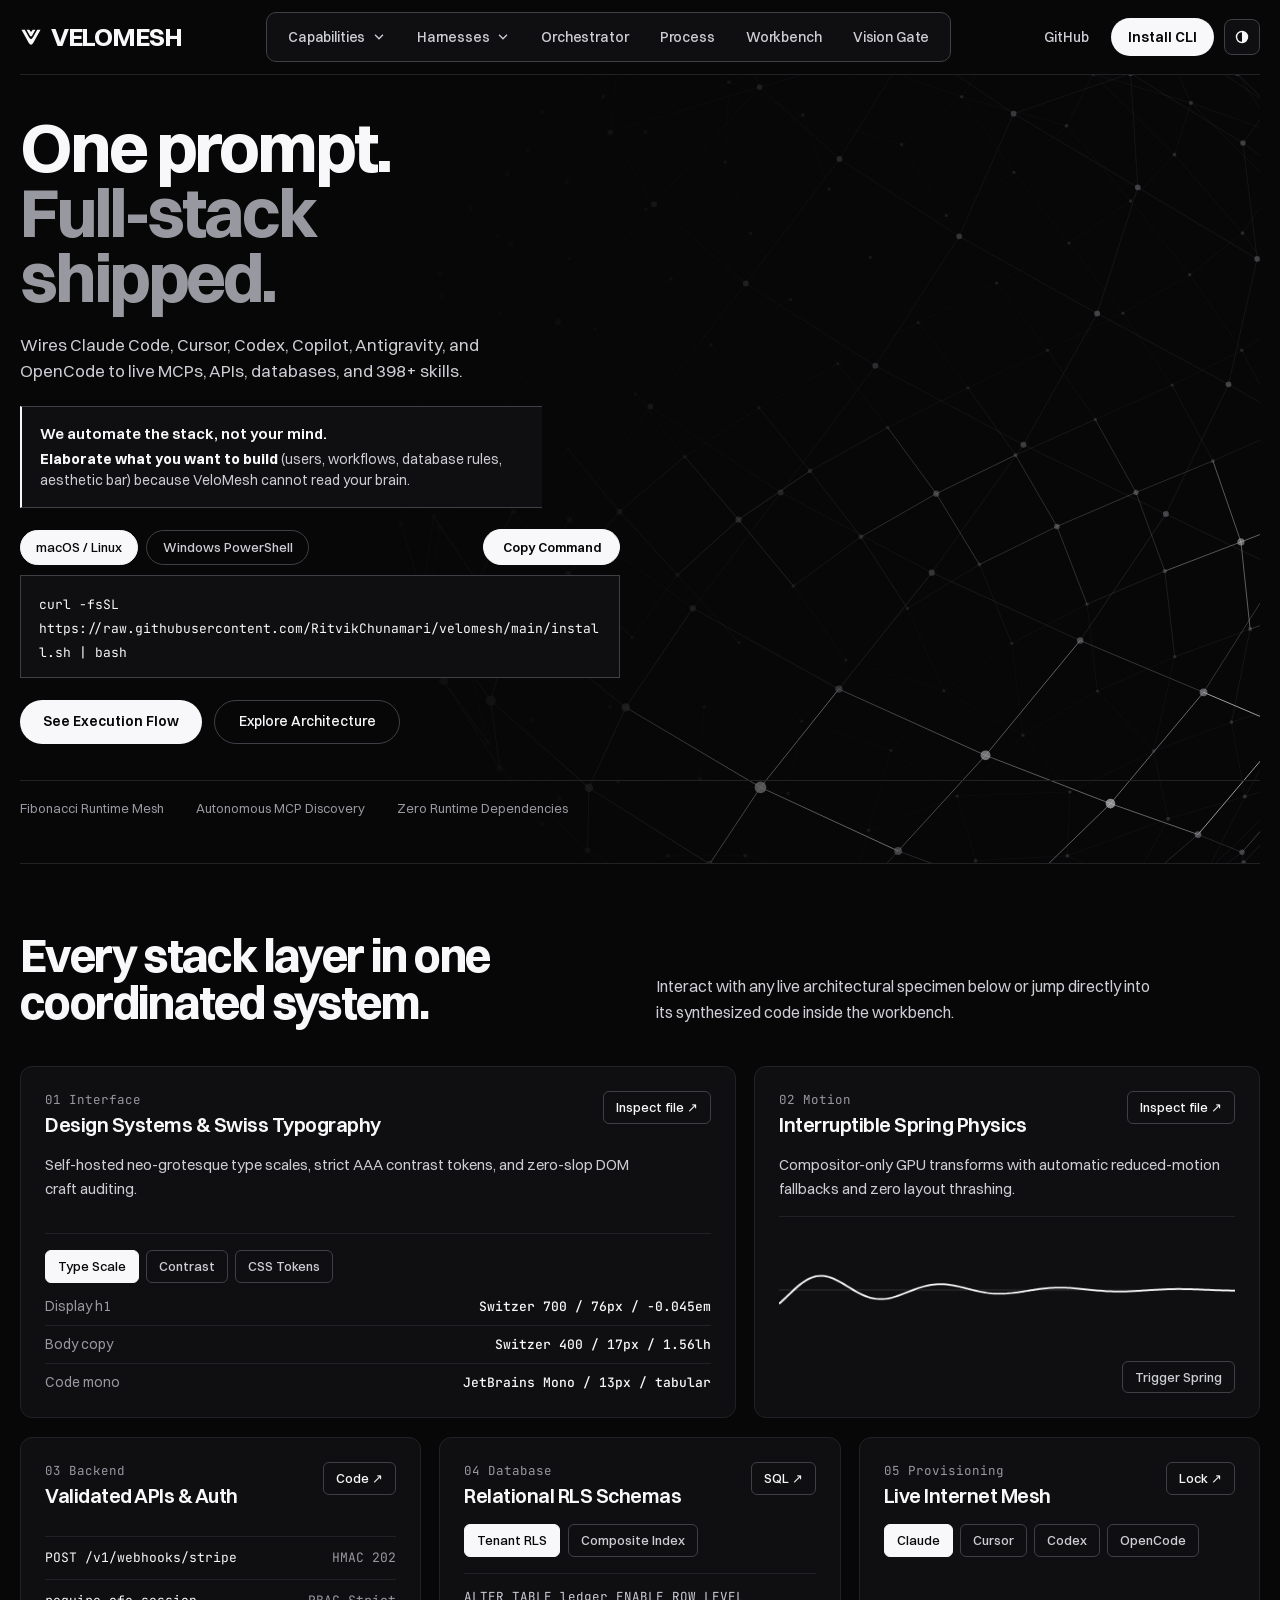
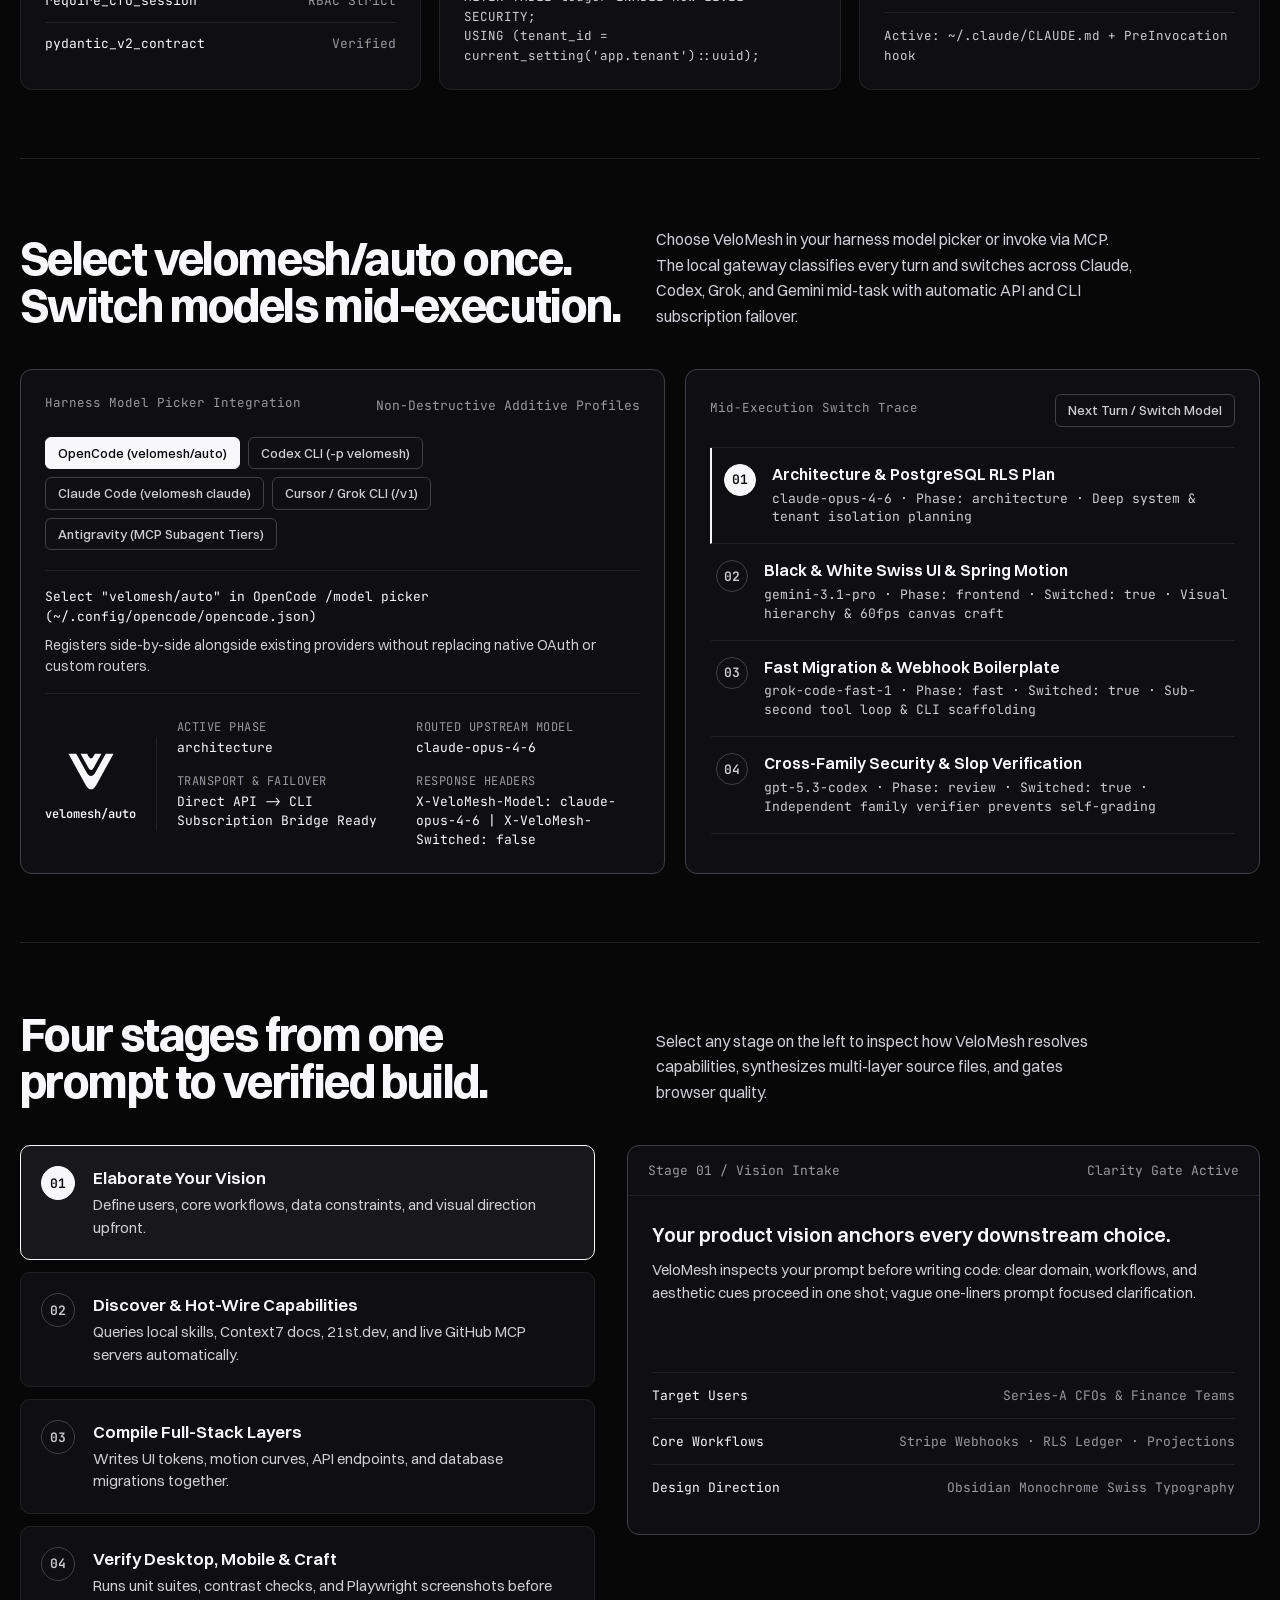
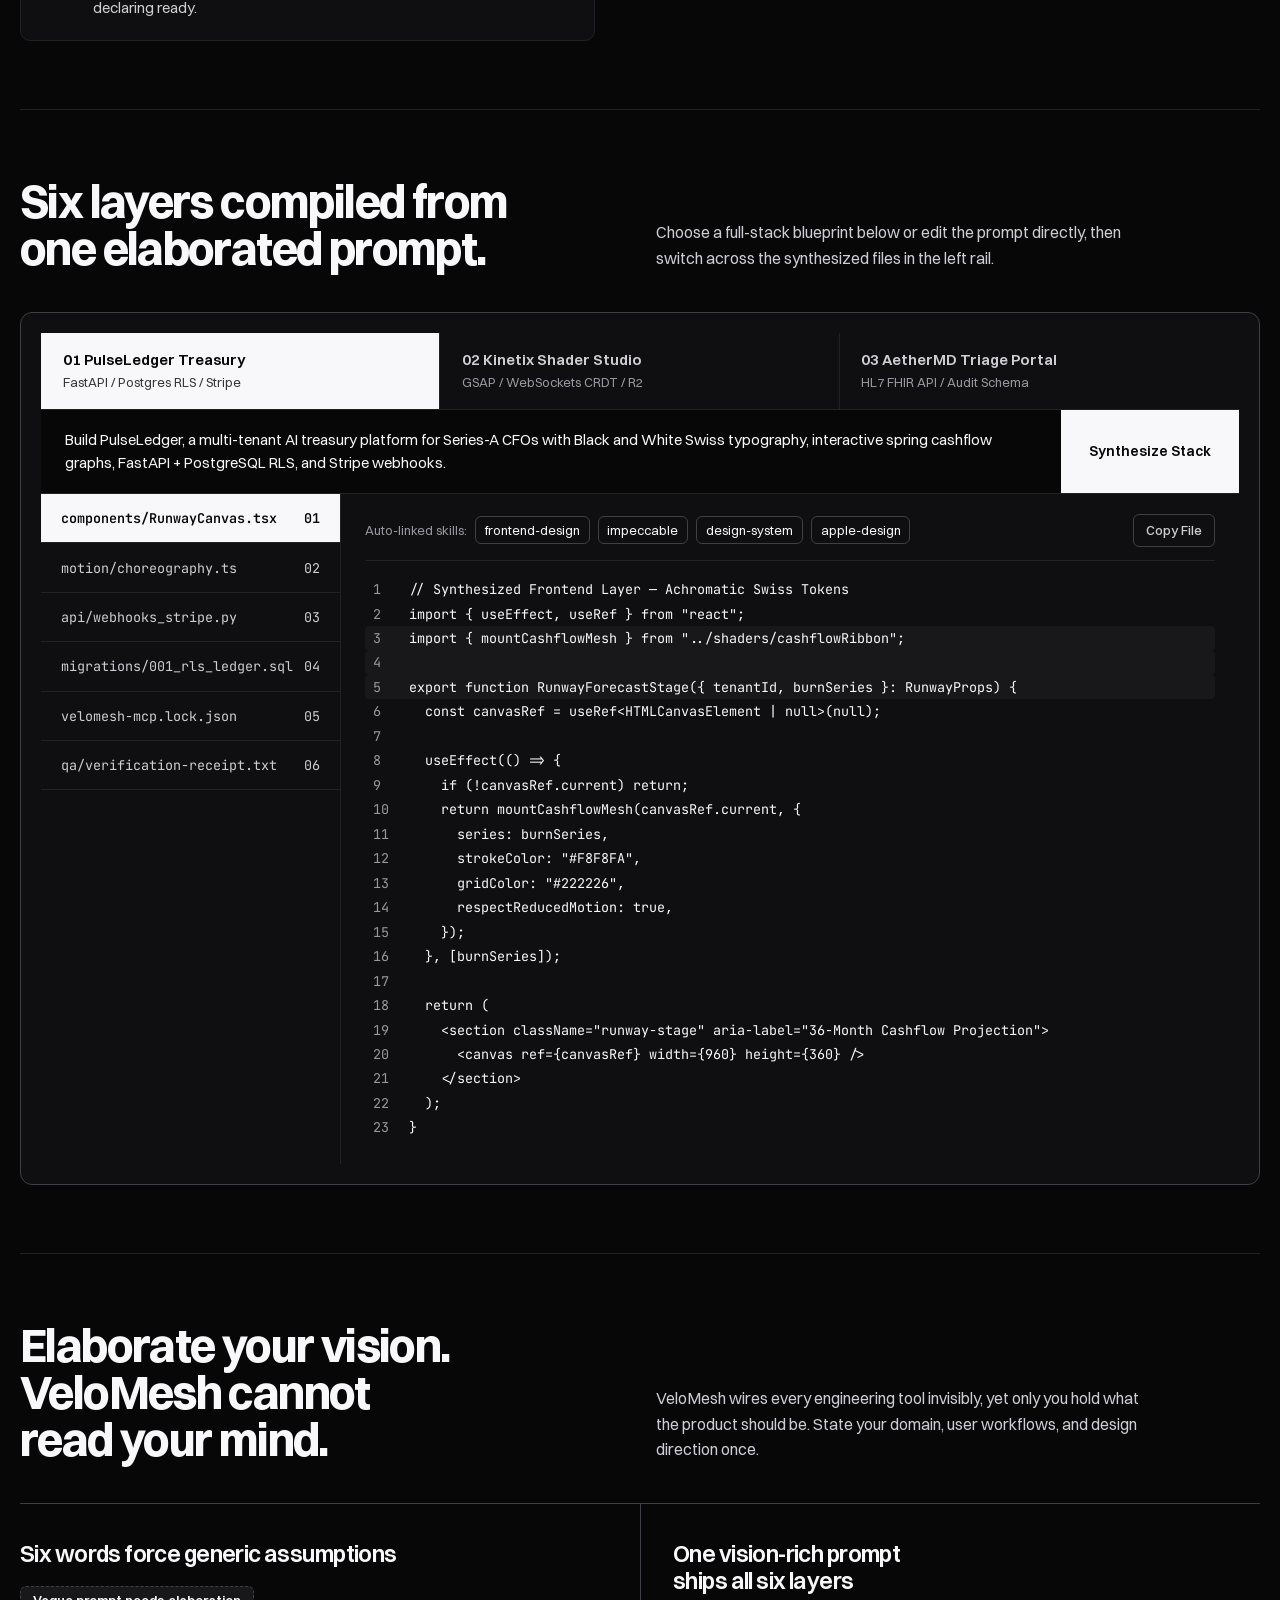
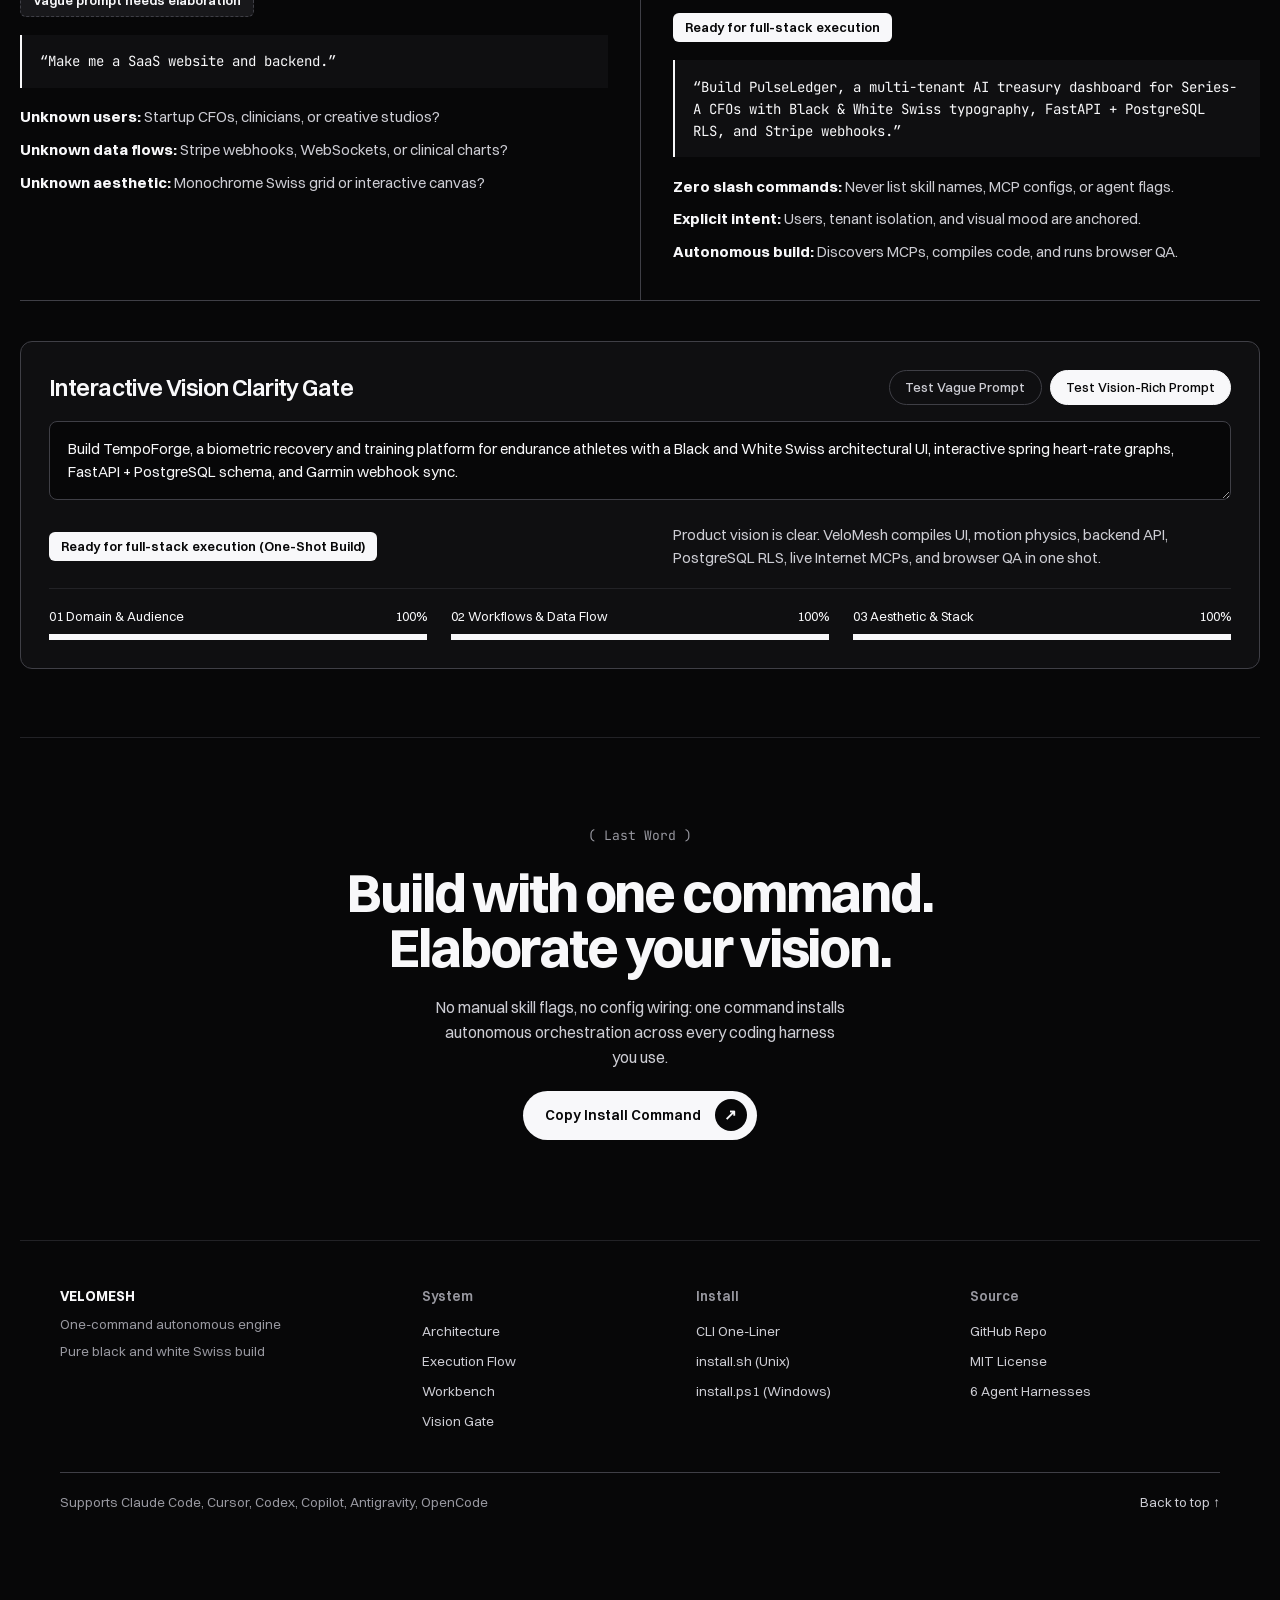
==== commit 9494cb66: "feat: add zero-compromise velomesh/auto multi-model orchestrator gateway and action UI" ====
--- a/web/index.html
+++ b/web/index.html
@@ -25,6 +25,10 @@
     <!-- 21ST.DEV SWISS NAVBAR & DROPDOWN MENUS -->
     <header class="swiss-navbar" id="site-navbar">
       <a href="#top" class="nav-wordmark-link" aria-label="VeloMesh Home" translate="no">
+        <svg class="nav-emblem-svg" width="22" height="22" viewBox="0 0 120 120" fill="none" aria-hidden="true">
+          <path fill="currentColor" d="M8 20 H26 L49 61.82 Q60 81.82 71 61.82 L94 20 H112 L72 92.73 Q60 112 48 92.73 Z"/>
+          <path fill="currentColor" d="M36 20 H51 L54.5 26.36 Q60 36.36 65.5 26.36 L69 20 H84 L66.5 51.82 Q60 63.64 53.5 51.82 Z"/>
+        </svg>
         <span class="nav-wordmark-text">VELOMESH</span>
       </a>
 
@@ -177,6 +181,7 @@
             </div>
           </li>
 
+          <li><a href="#model-orchestrator" class="nav-direct-link">Orchestrator</a></li>
           <li><a href="#execution-flow" class="nav-direct-link">Process</a></li>
           <li><a href="#workbench" class="nav-direct-link">Workbench</a></li>
           <li><a href="#vision-spec" class="nav-direct-link">Vision Gate</a></li>
@@ -358,6 +363,108 @@
         </div>
       </section>
 
+      <!-- MULTI-MODEL ORCHESTRATOR IN ACTION (velomesh/auto) -->
+      <section id="model-orchestrator" class="content-section" aria-label="Multi-Model Orchestrator in Action">
+        <div class="section-split-head">
+          <h2 class="section-heading">Select velomesh/auto once. Switch models mid-execution.</h2>
+          <p class="section-subcopy">
+            Choose VeloMesh in your harness model picker or invoke via MCP. The local gateway classifies every turn and switches across Claude, Codex, Grok, and Gemini mid-task with automatic API and CLI subscription failover.
+          </p>
+        </div>
+
+        <div class="orchestrator-action-console">
+          <div class="orch-left-panel">
+            <div class="orch-block-head">
+              <span class="bento-index">Harness Model Picker Integration</span>
+              <span class="orch-status-label">Non-Destructive Additive Profiles</span>
+            </div>
+
+            <div class="orch-harness-tabs" role="tablist" aria-label="Select Coding Harness">
+              <button type="button" class="mini-tab-btn orch-harness-btn active" role="tab" aria-selected="true" data-orch-harness="opencode">OpenCode (velomesh/auto)</button>
+              <button type="button" class="mini-tab-btn orch-harness-btn" role="tab" aria-selected="false" data-orch-harness="codex">Codex CLI (-p velomesh)</button>
+              <button type="button" class="mini-tab-btn orch-harness-btn" role="tab" aria-selected="false" data-orch-harness="claude">Claude Code (velomesh claude)</button>
+              <button type="button" class="mini-tab-btn orch-harness-btn" role="tab" aria-selected="false" data-orch-harness="cursor">Cursor / Grok CLI (/v1)</button>
+              <button type="button" class="mini-tab-btn orch-harness-btn" role="tab" aria-selected="false" data-orch-harness="antigravity">Antigravity (MCP Subagent Tiers)</button>
+            </div>
+
+            <div class="orch-cmd-surface">
+              <code id="orch-harness-cmd" class="cmd-line-code">Select "velomesh/auto" in OpenCode /model picker (~/.config/opencode/opencode.json)</code>
+              <p id="orch-harness-note" class="orch-harness-note">Registers side-by-side alongside existing providers without replacing native OAuth or custom routers.</p>
+            </div>
+
+            <div class="orch-emblem-junction" aria-live="polite">
+              <div class="orch-emblem-frame" id="orch-action-frame">
+                <svg id="orch-action-logo" class="orch-action-svg" width="52" height="52" viewBox="0 0 120 120" fill="none" role="img" aria-label="VeloMesh Emblem Routing Junction">
+                  <path fill="currentColor" d="M8 20 H26 L49 61.82 Q60 81.82 71 61.82 L94 20 H112 L72 92.73 Q60 112 48 92.73 Z"/>
+                  <path fill="currentColor" d="M36 20 H51 L54.5 26.36 Q60 36.36 65.5 26.36 L69 20 H84 L66.5 51.82 Q60 63.64 53.5 51.82 Z"/>
+                </svg>
+                <span class="orch-virtual-id">velomesh/auto</span>
+              </div>
+
+              <dl class="orch-telemetry-grid">
+                <div>
+                  <dt>Active Phase</dt>
+                  <dd id="orch-active-phase">architecture</dd>
+                </div>
+                <div>
+                  <dt>Routed Upstream Model</dt>
+                  <dd id="orch-active-model">claude-opus-4-6</dd>
+                </div>
+                <div>
+                  <dt>Transport &amp; Failover</dt>
+                  <dd id="orch-active-transport">Direct API -&gt; CLI Subscription Bridge Ready</dd>
+                </div>
+                <div>
+                  <dt>Response Headers</dt>
+                  <dd id="orch-active-headers">X-VeloMesh-Model: claude-opus-4-6 | X-VeloMesh-Switched: false</dd>
+                </div>
+              </dl>
+            </div>
+          </div>
+
+          <div class="orch-right-panel">
+            <div class="orch-block-head">
+              <span class="bento-index">Mid-Execution Switch Trace</span>
+              <button type="button" id="orch-cycle-btn" class="mini-tab-btn">Next Turn / Switch Model</button>
+            </div>
+
+            <div class="orch-turn-list" role="tablist" aria-label="Execution Turn Trace">
+              <button type="button" class="orch-turn-btn active" role="tab" aria-selected="true" data-orch-turn="0">
+                <span class="orch-turn-num">01</span>
+                <span class="orch-turn-copy">
+                  <strong>Architecture &amp; PostgreSQL RLS Plan</strong>
+                  <span class="orch-turn-meta">claude-opus-4-6 · Phase: architecture · Deep system &amp; tenant isolation planning</span>
+                </span>
+              </button>
+
+              <button type="button" class="orch-turn-btn" role="tab" aria-selected="false" data-orch-turn="1">
+                <span class="orch-turn-num">02</span>
+                <span class="orch-turn-copy">
+                  <strong>Black &amp; White Swiss UI &amp; Spring Motion</strong>
+                  <span class="orch-turn-meta">gemini-3.1-pro · Phase: frontend · Switched: true · Visual hierarchy &amp; 60fps canvas craft</span>
+                </span>
+              </button>
+
+              <button type="button" class="orch-turn-btn" role="tab" aria-selected="false" data-orch-turn="2">
+                <span class="orch-turn-num">03</span>
+                <span class="orch-turn-copy">
+                  <strong>Fast Migration &amp; Webhook Boilerplate</strong>
+                  <span class="orch-turn-meta">grok-code-fast-1 · Phase: fast · Switched: true · Sub-second tool loop &amp; CLI scaffolding</span>
+                </span>
+              </button>
+
+              <button type="button" class="orch-turn-btn" role="tab" aria-selected="false" data-orch-turn="3">
+                <span class="orch-turn-num">04</span>
+                <span class="orch-turn-copy">
+                  <strong>Cross-Family Security &amp; Slop Verification</strong>
+                  <span class="orch-turn-meta">gpt-5.3-codex · Phase: review · Switched: true · Independent family verifier prevents self-grading</span>
+                </span>
+              </button>
+            </div>
+          </div>
+        </div>
+      </section>
+
       <!-- 21ST.DEV FEATURE SECTION / PROCESS TIMELINE SHOWCASE (id: 1368 + 26902) -->
       <section id="execution-flow" class="content-section" aria-label="Autonomous Execution Pipeline">
         <div class="section-split-head">
@@ -655,10 +762,11 @@
 
       <nav class="drawer-links" aria-label="Mobile Quick Navigation">
         <a href="#architecture-bento" class="drawer-link-row"><span>01 Architecture Matrix</span><span>↗</span></a>
-        <a href="#execution-flow" class="drawer-link-row"><span>02 Execution Pipeline</span><span>↗</span></a>
-        <a href="#workbench" class="drawer-link-row"><span>03 Full-Stack Workbench</span><span>↗</span></a>
-        <a href="#vision-spec" class="drawer-link-row"><span>04 Vision Clarity Gate</span><span>↗</span></a>
-        <a href="https://github.com/RitvikChunamari/velomesh" target="_blank" rel="noopener" class="drawer-link-row"><span>05 GitHub Repository</span><span>↗</span></a>
+        <a href="#model-orchestrator" class="drawer-link-row"><span>02 Multi-Model Orchestrator</span><span>↗</span></a>
+        <a href="#execution-flow" class="drawer-link-row"><span>03 Execution Pipeline</span><span>↗</span></a>
+        <a href="#workbench" class="drawer-link-row"><span>04 Full-Stack Workbench</span><span>↗</span></a>
+        <a href="#vision-spec" class="drawer-link-row"><span>05 Vision Clarity Gate</span><span>↗</span></a>
+        <a href="https://github.com/RitvikChunamari/velomesh" target="_blank" rel="noopener" class="drawer-link-row"><span>06 GitHub Repository</span><span>↗</span></a>
       </nav>
     </div>
 
--- a/web/styles.css
+++ b/web/styles.css
@@ -196,10 +196,17 @@
 .nav-wordmark-link {
   display: inline-flex;
   align-items: center;
+  gap: 0.55rem;
   padding: 0.5rem 0.25rem 0.5rem 0;
   color: var(--ink);
   text-decoration: none;
   flex-shrink: 0;
+}
+
+.nav-emblem-svg {
+  display: block;
+  flex-shrink: 0;
+  color: var(--ink);
 }
 
 .nav-wordmark-text {
@@ -1755,11 +1762,201 @@
 }
 
 /* =========================================================
+   MULTI-MODEL ORCHESTRATOR IN ACTION (#model-orchestrator)
+   ========================================================= */
+.orchestrator-action-console {
+  display: grid;
+  grid-template-columns: minmax(0, 1.12fr) minmax(0, 1fr);
+  gap: 1.25rem;
+  align-items: stretch;
+}
+
+.orch-left-panel,
+.orch-right-panel {
+  border: 1px solid var(--rule-strong);
+  border-radius: 12px;
+  background-color: var(--bg-elevated);
+  padding: 1.5rem;
+  display: flex;
+  flex-direction: column;
+  gap: 1.25rem;
+}
+
+.orch-block-head {
+  display: flex;
+  justify-content: space-between;
+  align-items: center;
+  gap: 0.75rem;
+  flex-wrap: wrap;
+}
+
+.orch-status-label {
+  font-family: var(--font-mono);
+  font-size: 0.8125rem;
+  color: var(--ink-muted);
+}
+
+.orch-harness-tabs {
+  display: flex;
+  flex-wrap: wrap;
+  gap: 0.5rem;
+}
+
+.orch-cmd-surface {
+  border-top: 1px solid var(--rule);
+  border-bottom: 1px solid var(--rule);
+  padding: 1rem 0;
+  display: flex;
+  flex-direction: column;
+  gap: 0.55rem;
+}
+
+.orch-harness-note {
+  font-size: 0.875rem;
+  line-height: 1.5;
+  color: var(--ink-secondary);
+}
+
+.orch-emblem-junction {
+  padding-top: 0.25rem;
+  display: grid;
+  grid-template-columns: auto minmax(0, 1fr);
+  gap: 1.25rem;
+  align-items: center;
+  margin-top: auto;
+}
+
+.orch-emblem-frame {
+  width: 112px;
+  padding: 0.5rem 1.25rem 0.5rem 0;
+  border-right: 1px solid var(--rule);
+  display: flex;
+  flex-direction: column;
+  align-items: center;
+  justify-content: center;
+  gap: 0.5rem;
+  transition: transform 220ms var(--ease-swiss);
+}
+
+.orch-emblem-frame.is-switching {
+  transform: scale(1.06);
+}
+
+.orch-action-svg {
+  display: block;
+  color: var(--ink);
+}
+
+.orch-virtual-id {
+  font-family: var(--font-mono);
+  font-size: 0.75rem;
+  font-weight: 600;
+  color: var(--ink);
+}
+
+.orch-telemetry-grid {
+  display: grid;
+  grid-template-columns: repeat(2, minmax(0, 1fr));
+  gap: 0.85rem 1rem;
+}
+
+.orch-telemetry-grid dt {
+  font-family: var(--font-mono);
+  font-size: 0.75rem;
+  text-transform: uppercase;
+  letter-spacing: 0.04em;
+  color: var(--ink-muted);
+  margin-bottom: 0.2rem;
+}
+
+.orch-telemetry-grid dd {
+  font-family: var(--font-mono);
+  font-size: 0.8125rem;
+  line-height: 1.45;
+  color: var(--ink);
+  word-break: break-word;
+}
+
+.orch-turn-list {
+  display: flex;
+  flex-direction: column;
+  flex: 1;
+  border-top: 1px solid var(--rule);
+}
+
+.orch-turn-btn {
+  display: flex;
+  align-items: flex-start;
+  gap: 1rem;
+  width: 100%;
+  padding: 1rem 0.25rem;
+  background: transparent;
+  border: none;
+  border-bottom: 1px solid var(--rule);
+  border-left: 2px solid transparent;
+  text-align: left;
+  cursor: pointer;
+  color: var(--ink-secondary);
+  transition: border-color 180ms var(--ease-swiss), padding-left 180ms var(--ease-swiss), color 180ms var(--ease-swiss);
+}
+
+.orch-turn-btn:hover {
+  border-left-color: var(--rule-strong);
+  padding-left: 0.65rem;
+  color: var(--ink);
+}
+
+.orch-turn-btn.active {
+  border-left-color: var(--ink);
+  padding-left: 0.75rem;
+  color: var(--ink);
+}
+
+.orch-turn-num {
+  width: 32px;
+  height: 32px;
+  border-radius: 999px;
+  border: 1px solid var(--rule-strong);
+  display: inline-grid;
+  place-items: center;
+  font-family: var(--font-mono);
+  font-size: 0.8125rem;
+  font-weight: 600;
+  flex-shrink: 0;
+}
+
+.orch-turn-btn.active .orch-turn-num {
+  background-color: var(--invert-bg);
+  color: var(--invert-ink);
+  border-color: var(--invert-bg);
+}
+
+.orch-turn-copy {
+  display: flex;
+  flex-direction: column;
+  gap: 0.3rem;
+}
+
+.orch-turn-copy strong {
+  font-size: 1rem;
+  font-weight: 600;
+  color: var(--ink);
+}
+
+.orch-turn-meta {
+  font-family: var(--font-mono);
+  font-size: 0.8125rem;
+  line-height: 1.45;
+  color: var(--ink-secondary);
+}
+
+/* =========================================================
    RESPONSIVE BREAKPOINTS (1080px, 960px, 720px, 390px, 320px)
    ========================================================= */
 @media (max-width: 1080px) {
   .section-split-head,
-  .flow-split {
+  .flow-split,
+  .orchestrator-action-console {
     grid-template-columns: minmax(0, 1fr);
   }
 
@@ -1881,6 +2078,20 @@
   .prompt-run-btn {
     padding: 0.85rem 1.25rem;
   }
+
+  .orch-emblem-junction,
+  .orch-telemetry-grid {
+    grid-template-columns: minmax(0, 1fr);
+  }
+
+  .orch-emblem-frame {
+    width: 100%;
+    flex-direction: row;
+    justify-content: flex-start;
+    border-right: none;
+    border-bottom: 1px solid var(--rule);
+    padding: 0 0 0.85rem;
+  }
 }
 
 @media (prefers-reduced-motion: reduce) {
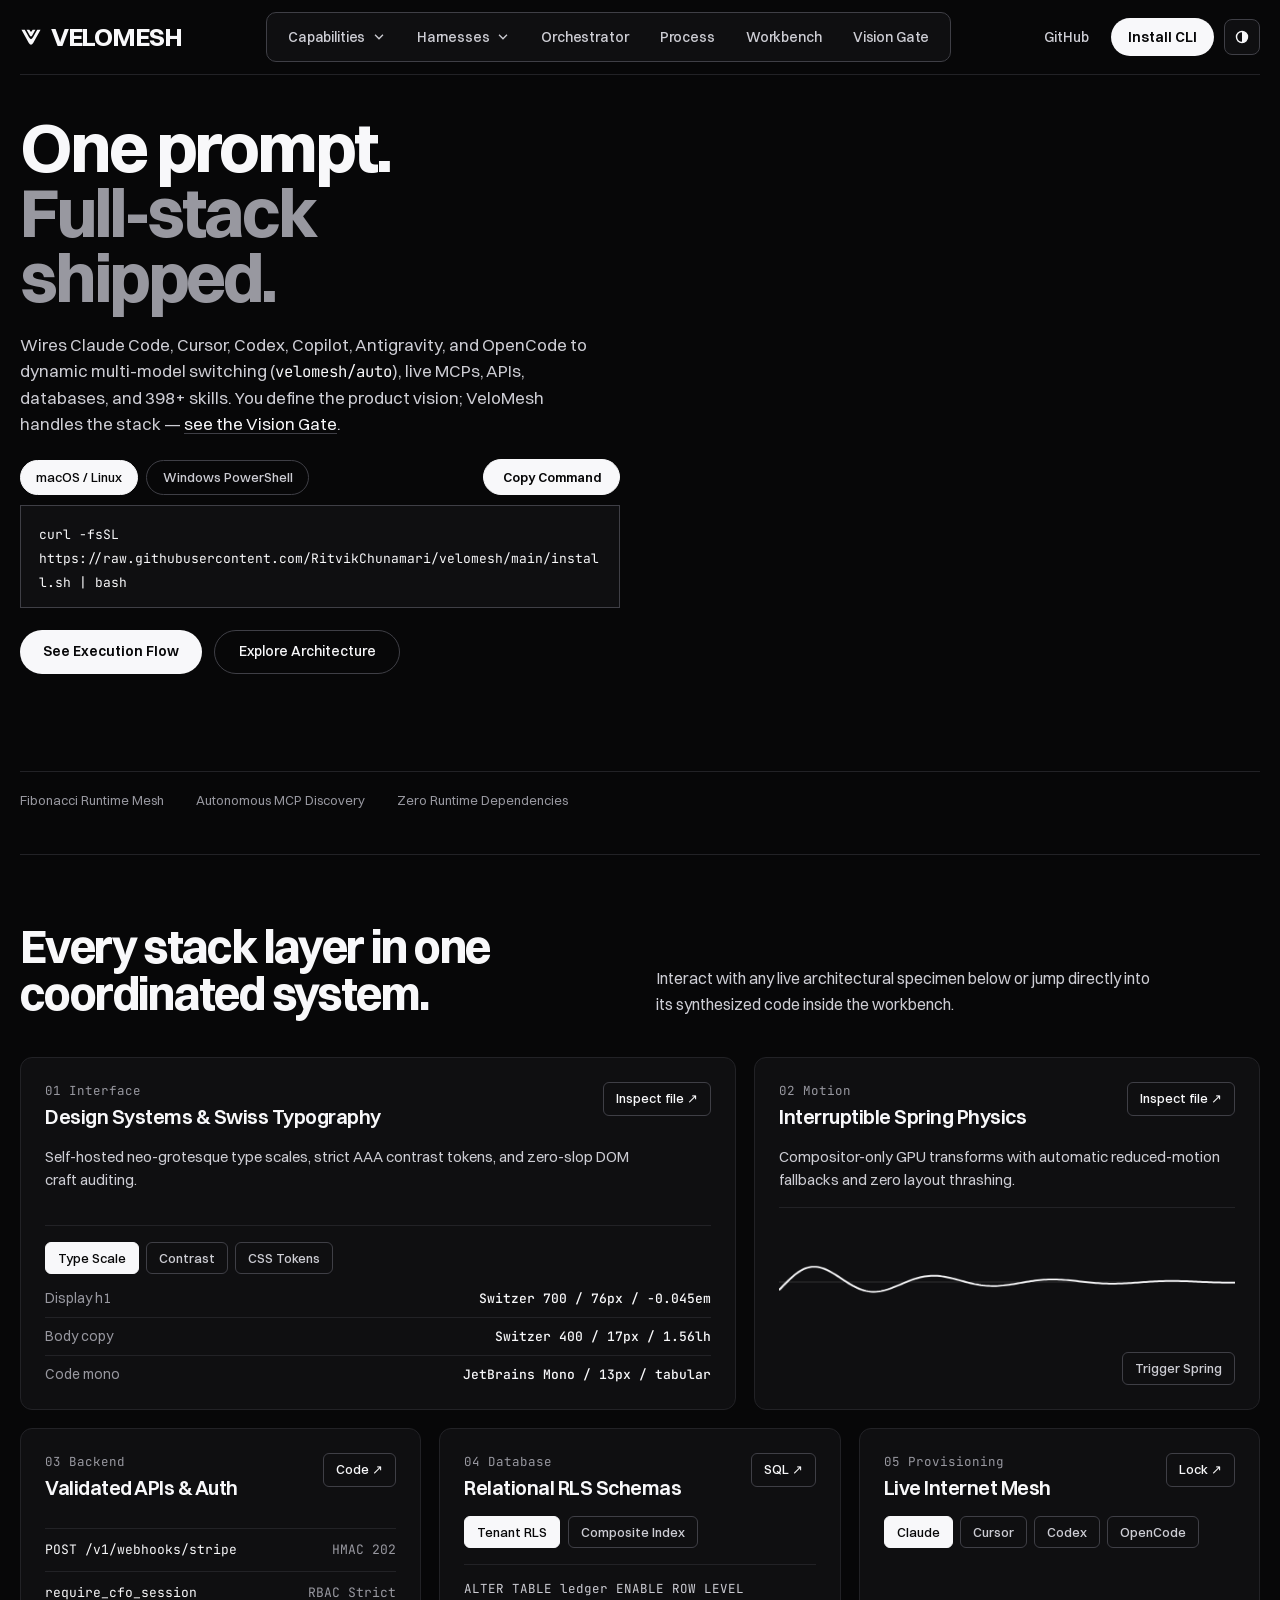
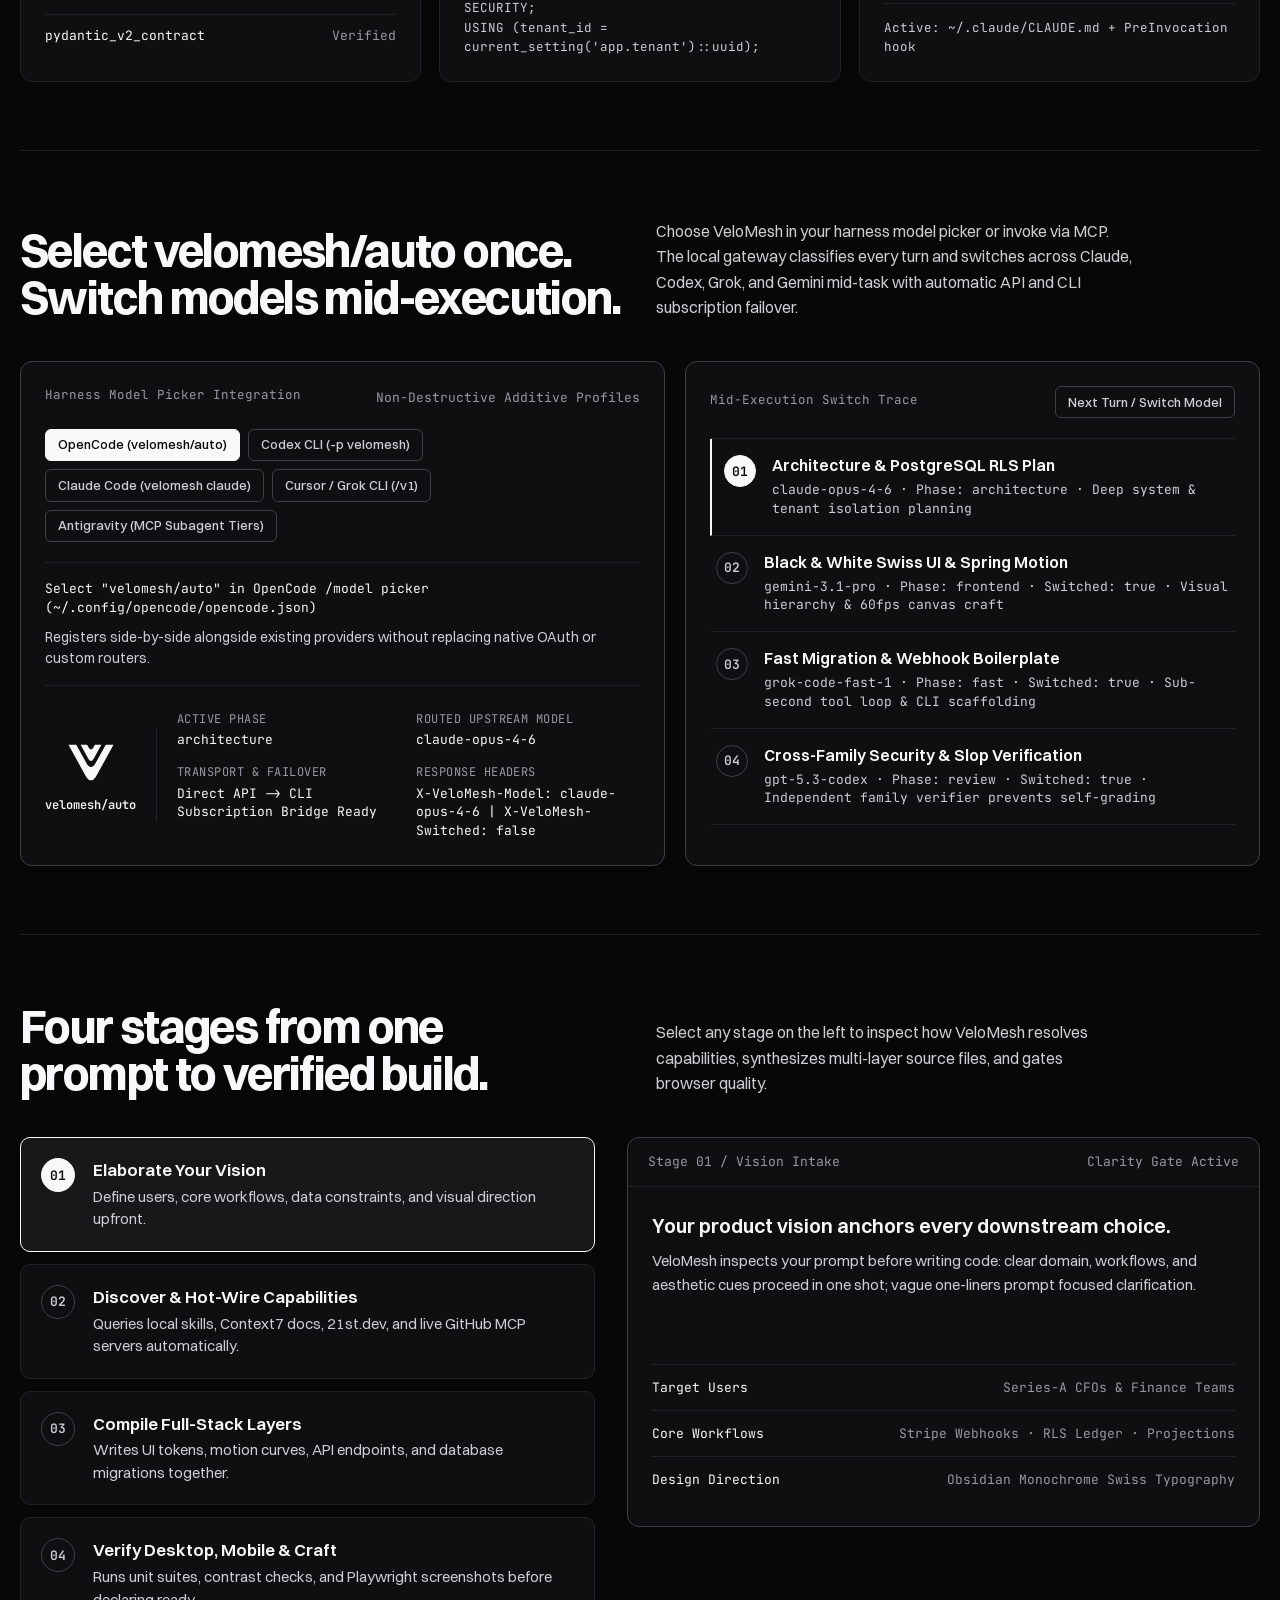
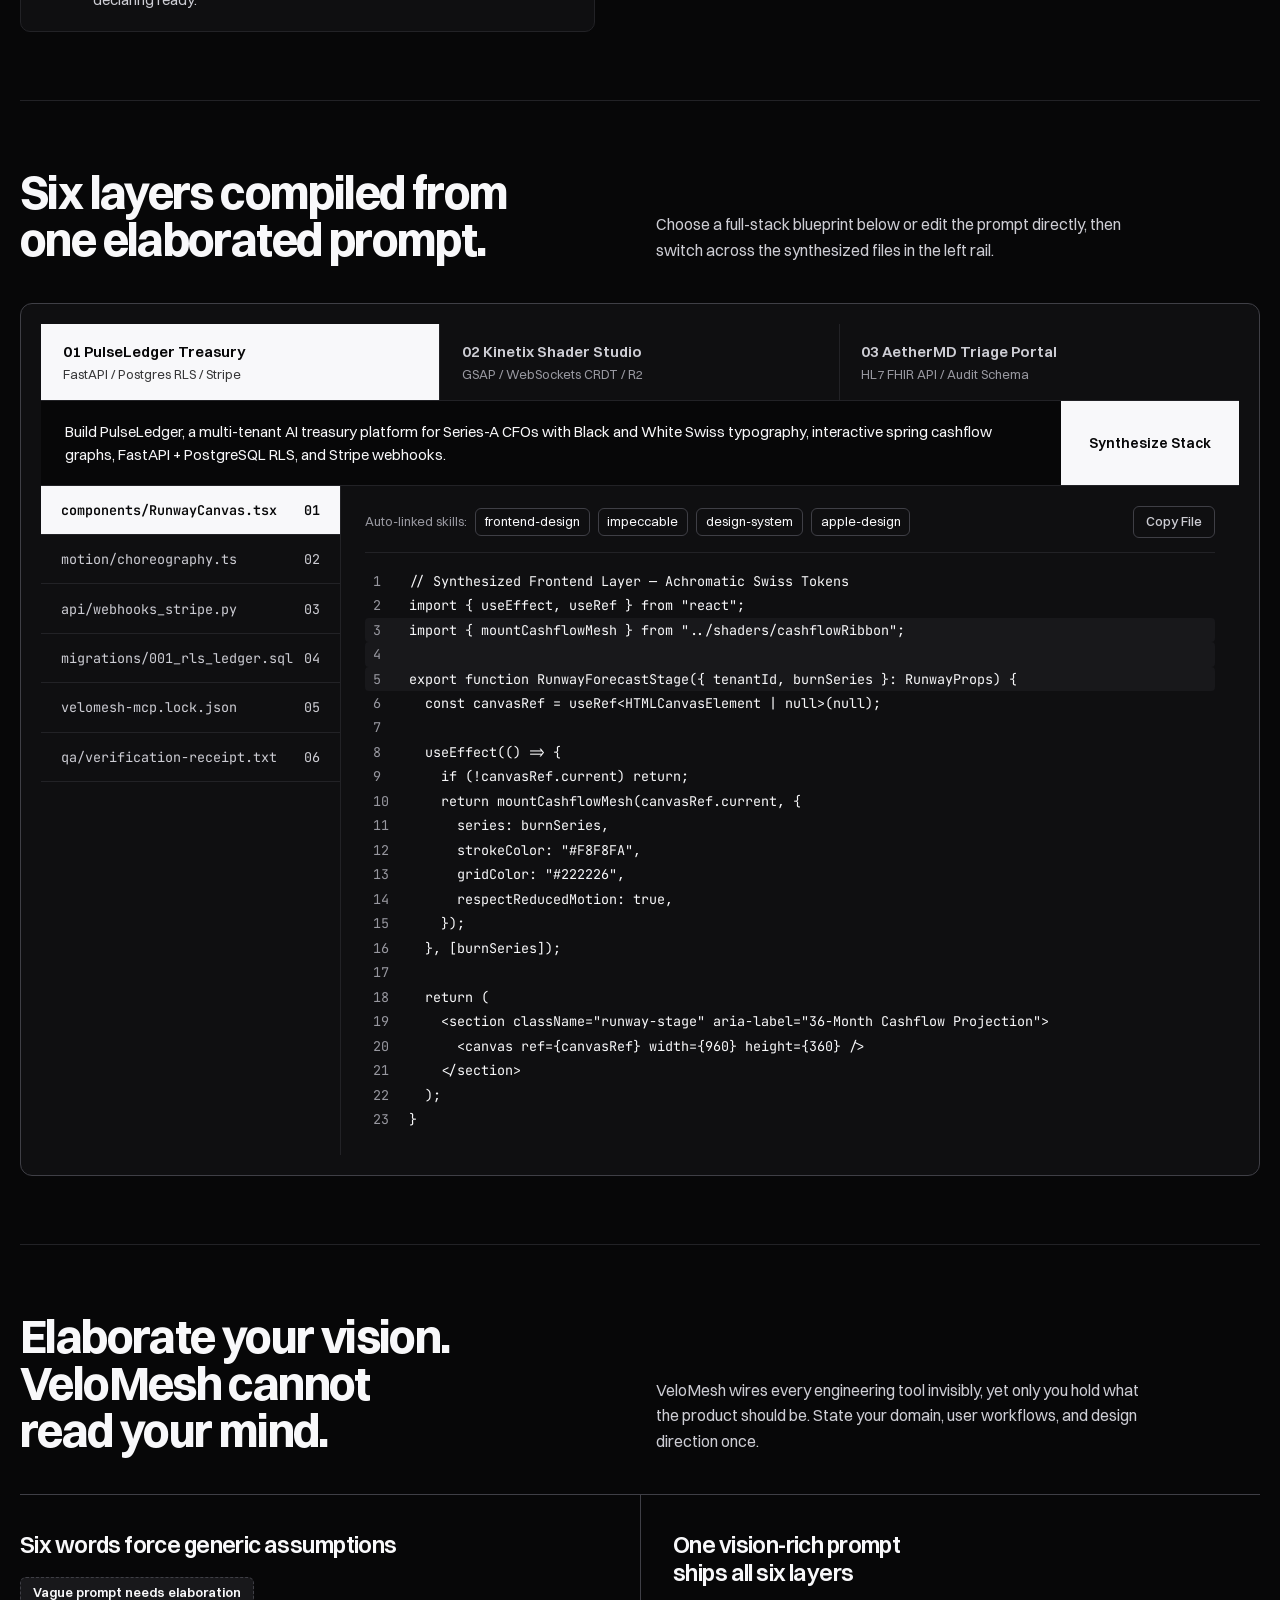
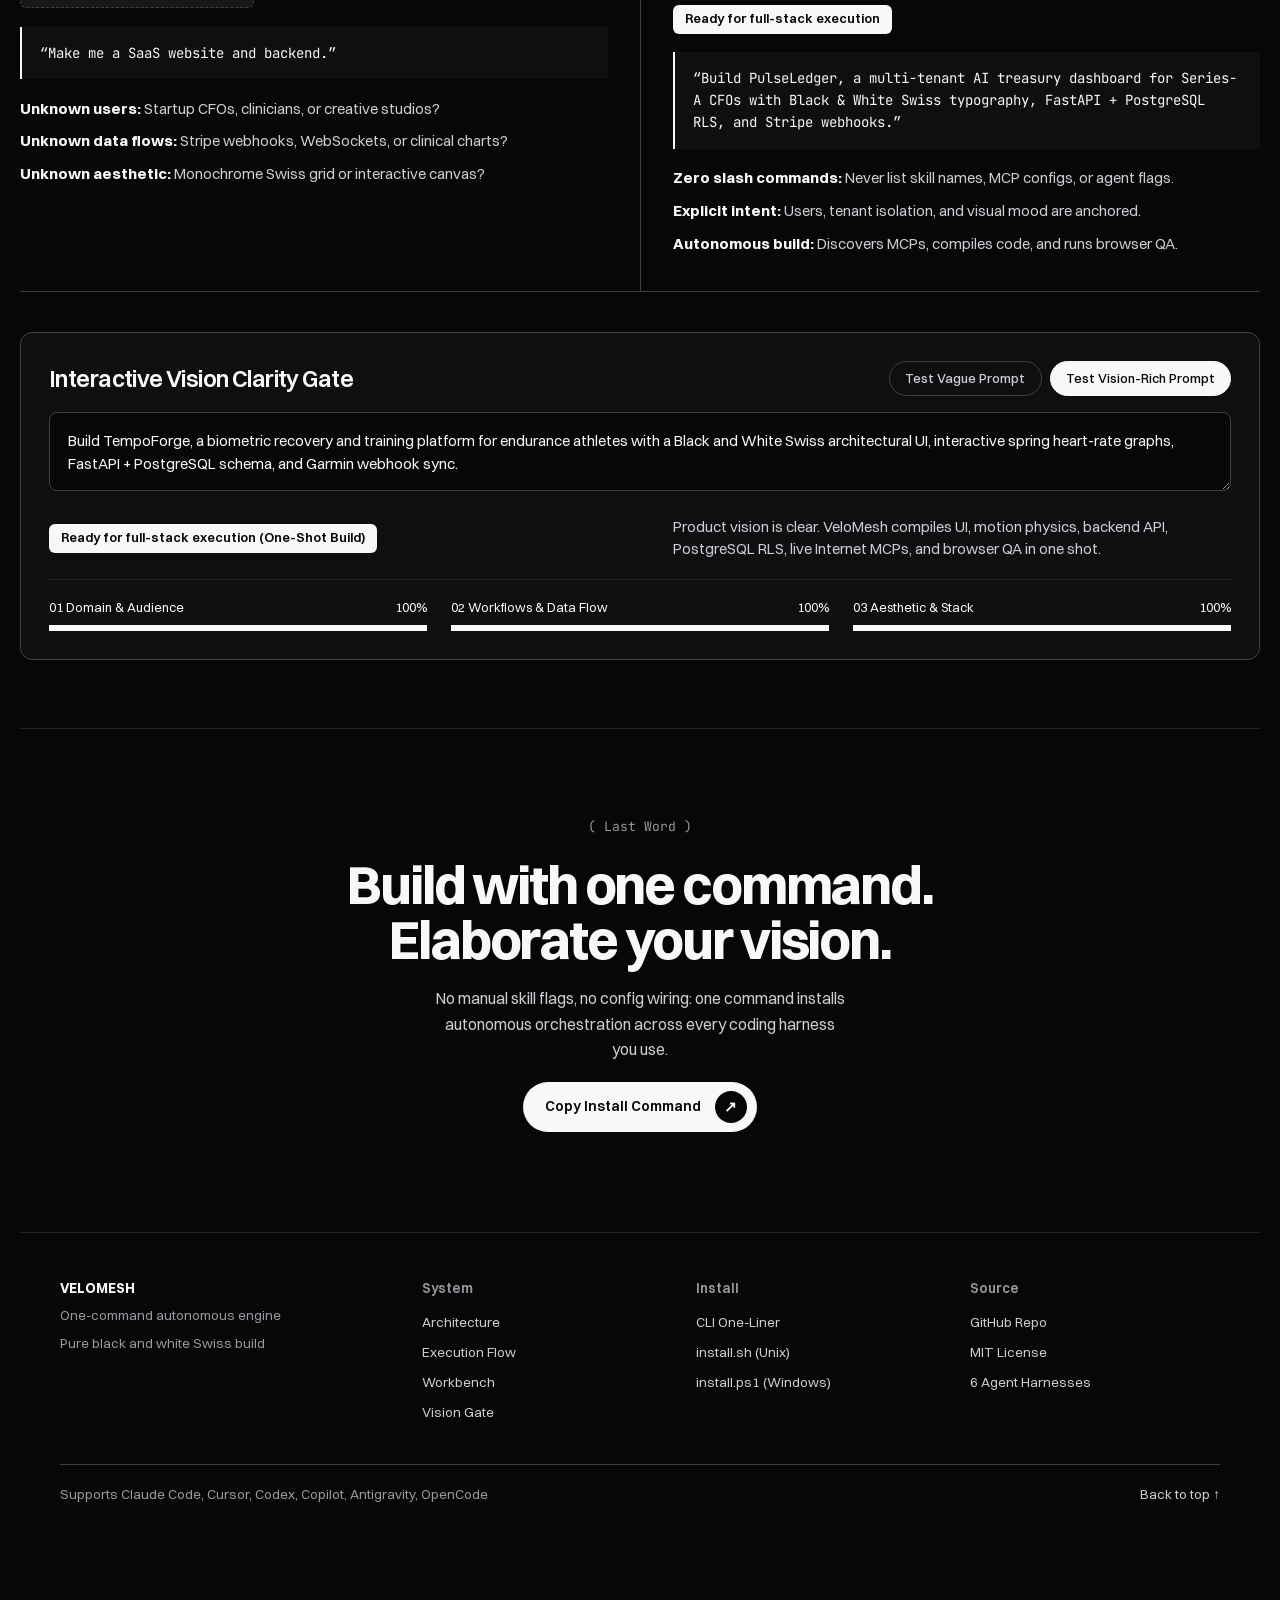
==== commit 21658473: "style: remove boxed vision callout from hero and integrate inline Swiss copy" ====
--- a/web/index.html
+++ b/web/index.html
@@ -220,15 +220,8 @@
             </h1>
 
             <p class="hero-description">
-              Wires Claude Code, Cursor, Codex, Copilot, Antigravity, and OpenCode to live MCPs, APIs, databases, and 398+ skills.
+              Wires Claude Code, Cursor, Codex, Copilot, Antigravity, and OpenCode to dynamic multi-model switching (<code>velomesh/auto</code>), live MCPs, APIs, databases, and 398+ skills. You define the product vision; VeloMesh handles the stack — <a href="#vision-spec" class="hero-inline-link">see the Vision Gate</a>.
             </p>
-
-            <aside class="vision-callout-rule" aria-label="Vision Elaboration Rule">
-              <div class="vision-callout-title">We automate the stack, not your mind.</div>
-              <p class="vision-callout-body">
-                <strong>Elaborate what you want to build</strong> (users, workflows, database rules, aesthetic bar) because VeloMesh cannot read your brain.
-              </p>
-            </aside>
 
             <div id="install-section" class="installer-wrap">
               <div class="installer-controls">
--- a/web/styles.css
+++ b/web/styles.css
@@ -663,33 +663,25 @@
   font-size: 1.0625rem;
   line-height: 1.56;
   color: var(--ink-secondary);
-  max-width: 52ch;
-}
-
-.vision-callout-rule {
-  border-top: 1px solid var(--rule-strong);
-  border-bottom: 1px solid var(--rule-strong);
-  border-left: 2px solid var(--ink);
-  padding: 0.95rem 1rem 0.95rem 1.15rem;
-  background-color: var(--bg-elevated);
   max-width: 58ch;
 }
 
-.vision-callout-title {
-  font-size: 0.9375rem;
-  font-weight: 600;
-  color: var(--ink);
-  margin-bottom: 0.25rem;
-}
-
-.vision-callout-body {
-  font-size: 0.875rem;
-  line-height: 1.52;
-  color: var(--ink-secondary);
-}
-
-.vision-callout-body strong {
-  color: var(--ink);
+.hero-description code {
+  font-family: var(--font-mono);
+  font-size: 0.92em;
+  color: var(--ink);
+}
+
+.hero-inline-link {
+  color: var(--ink);
+  text-decoration: underline;
+  text-underline-offset: 3px;
+  text-decoration-color: var(--rule-strong);
+  transition: text-decoration-color 150ms var(--ease-swiss);
+}
+
+.hero-inline-link:hover {
+  text-decoration-color: var(--ink);
 }
 
 .installer-wrap {
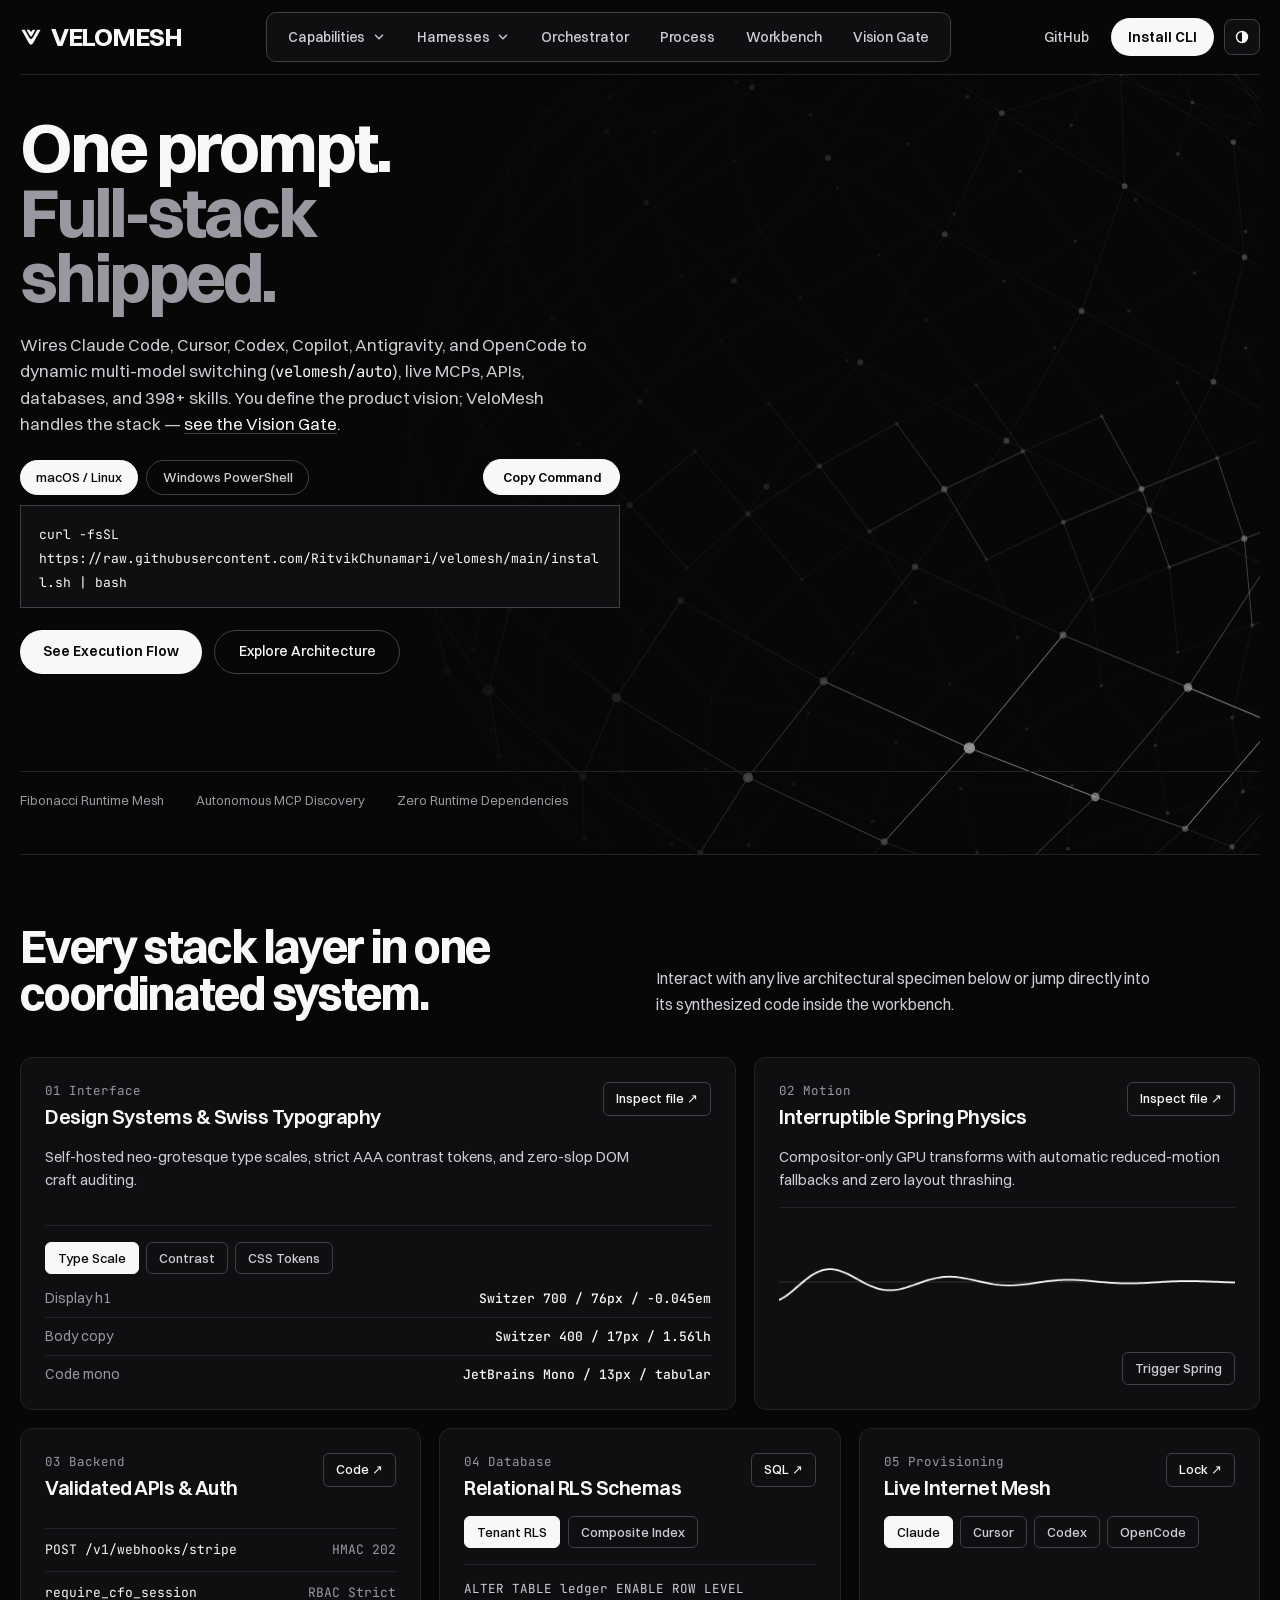
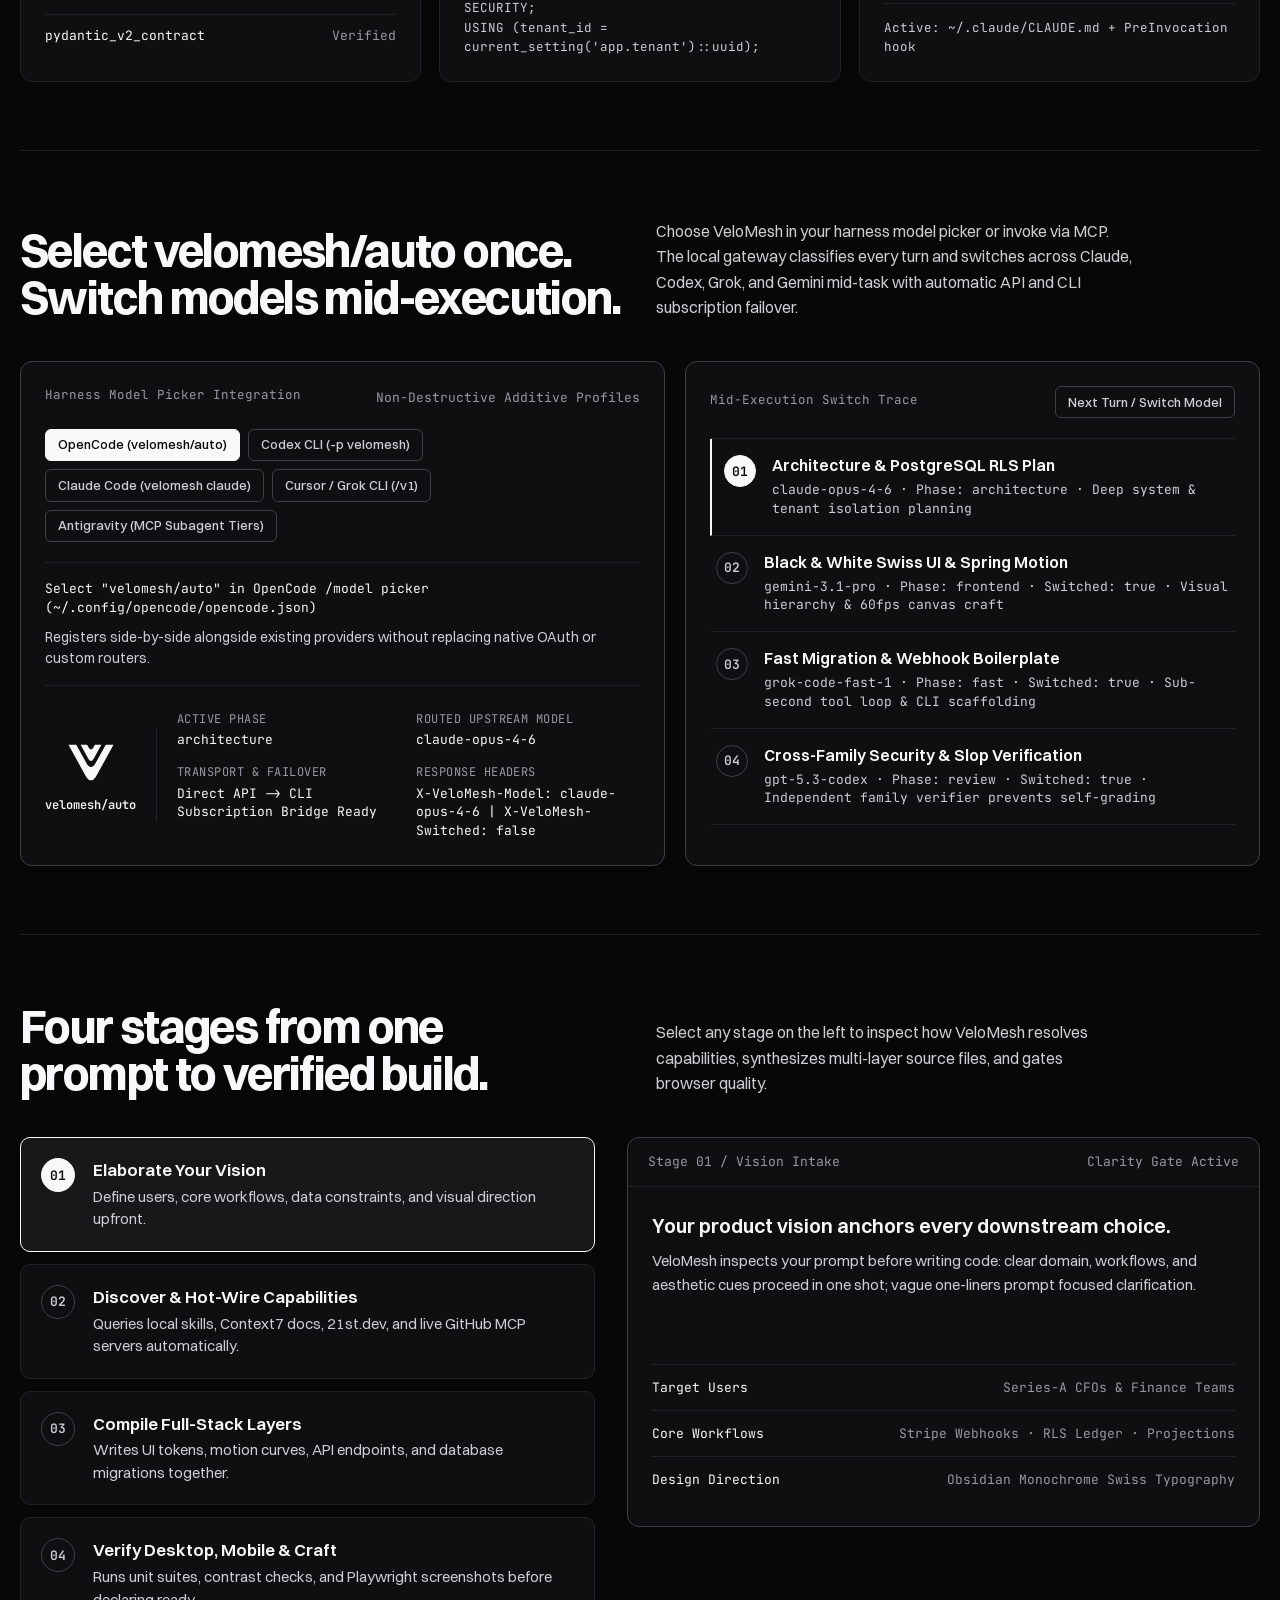
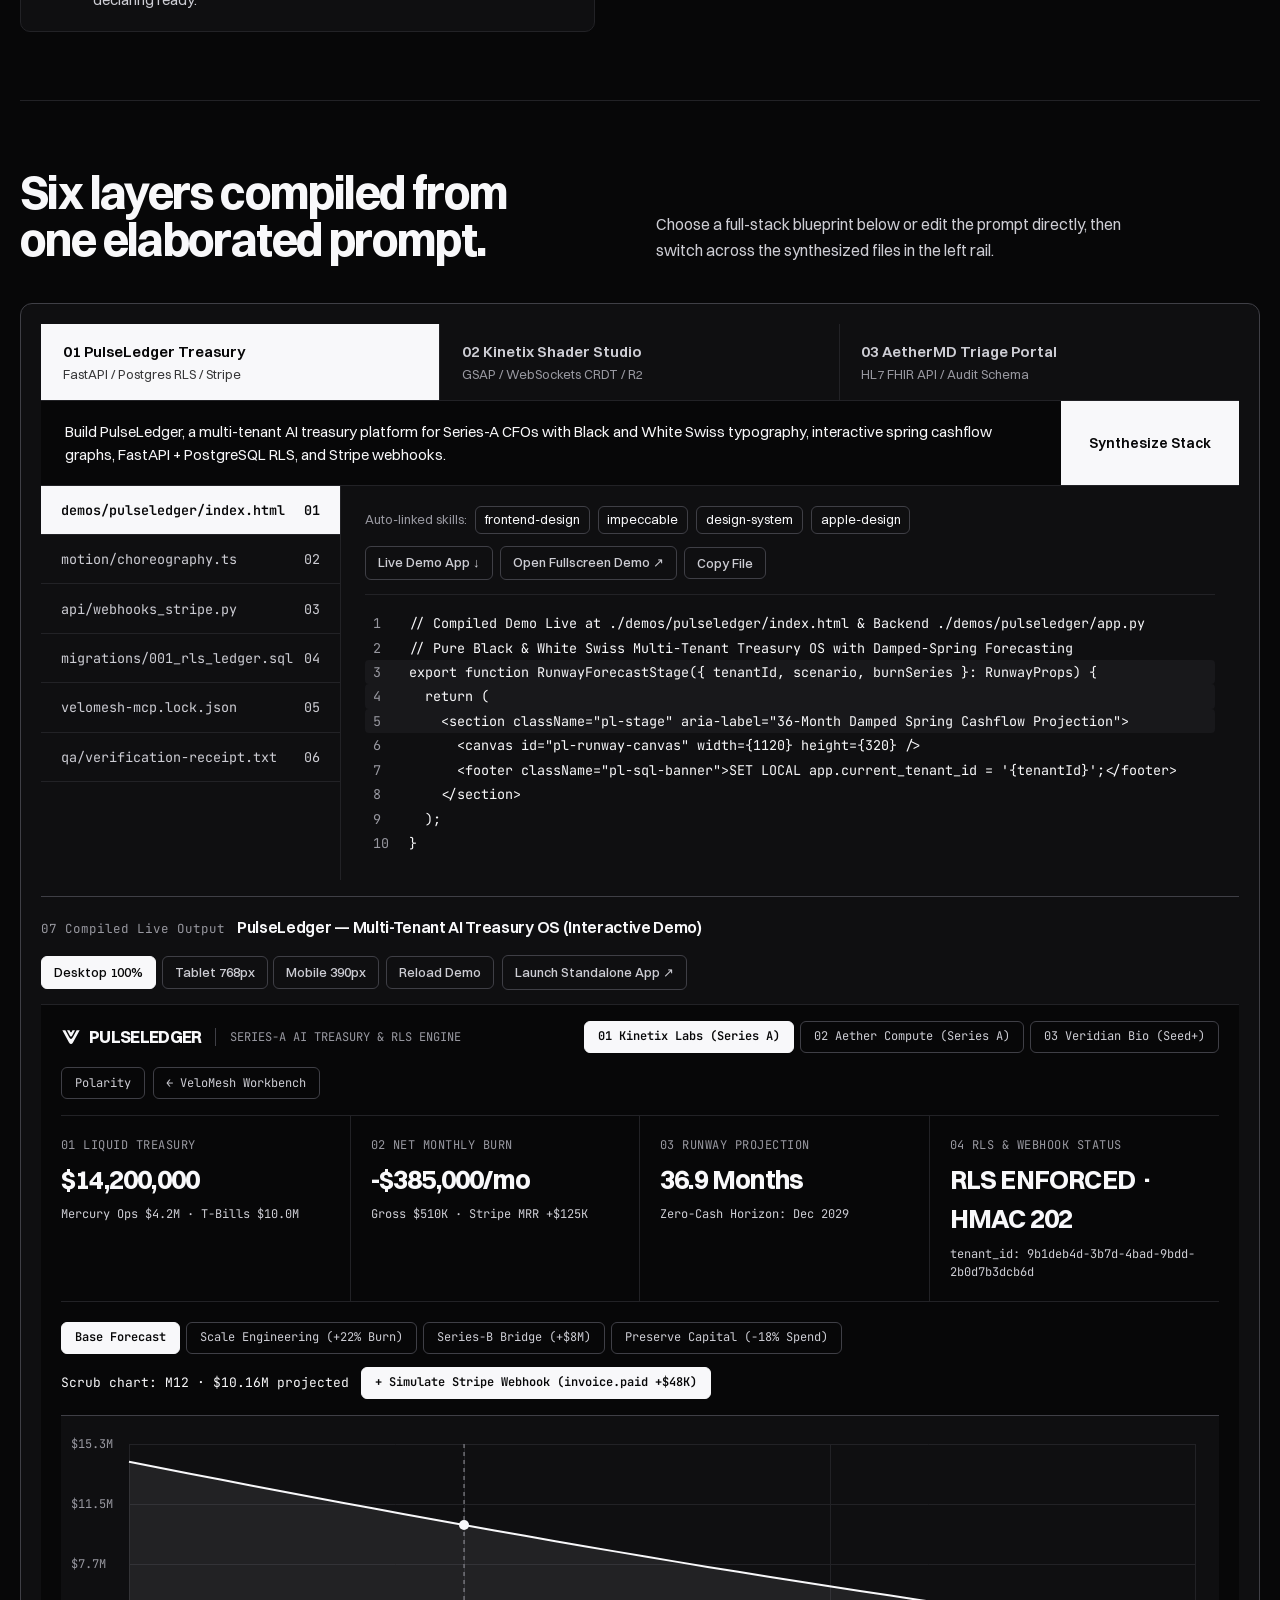
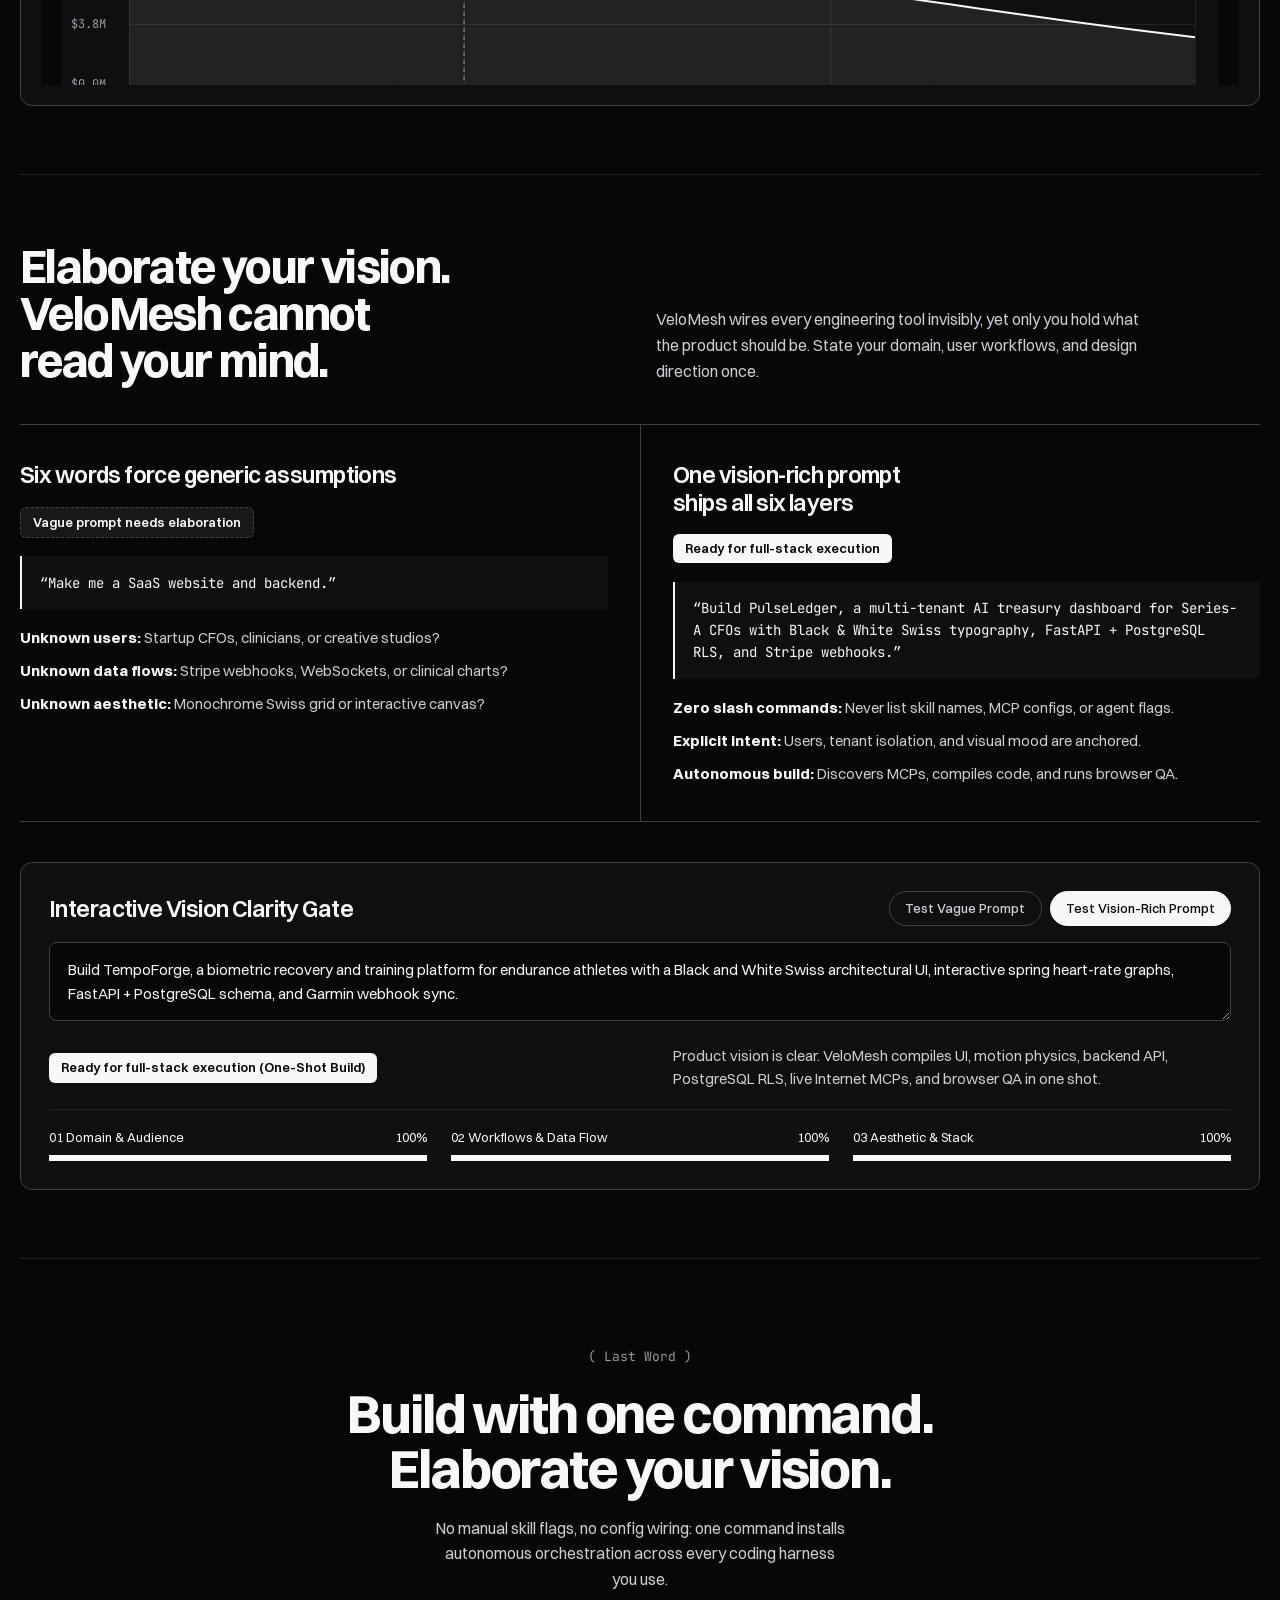
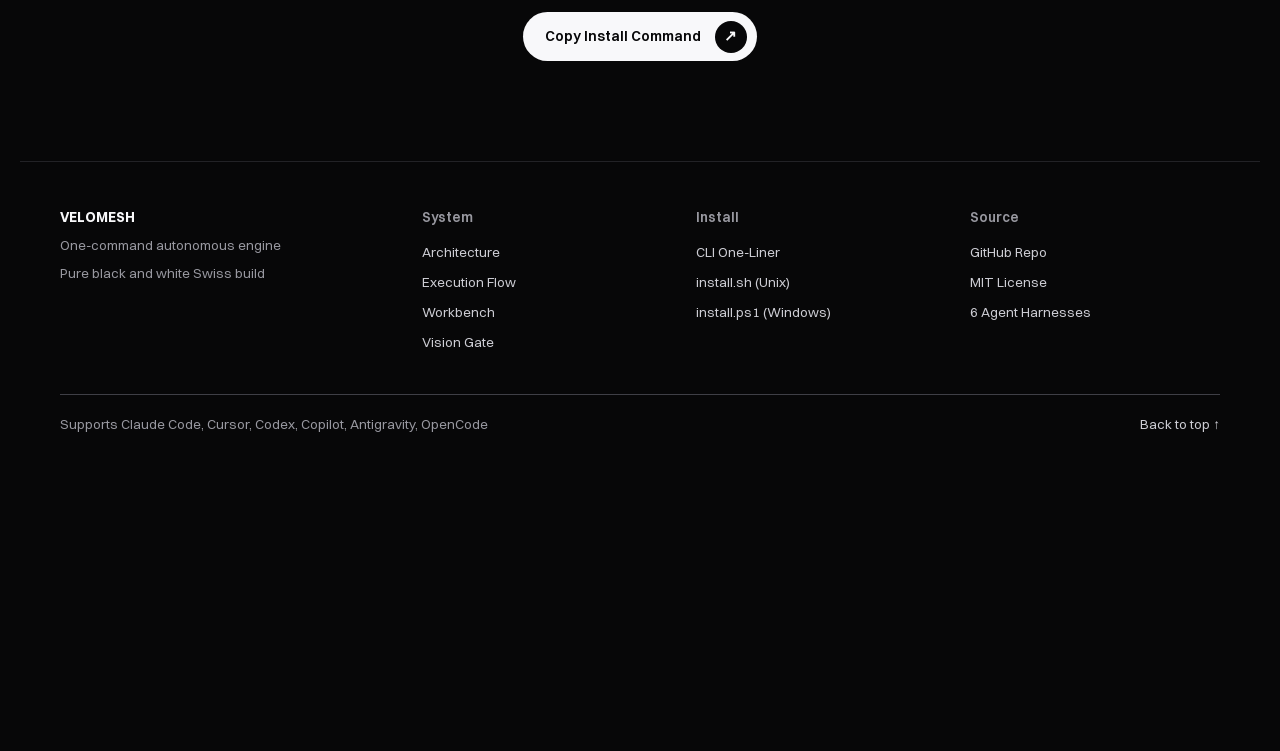
==== commit 7de01ed7: "feat: build PulseLedger multi-tenant AI treasury platform and embed live demo in workbench" ====
--- a/web/index.html
+++ b/web/index.html
@@ -573,9 +573,41 @@
             <div class="code-panel" role="tabpanel">
               <div class="code-panel-topbar">
                 <div id="active-skills-strip" class="skills-row"></div>
-                <button type="button" id="copy-file-btn" class="mini-tab-btn">Copy File</button>
+                <div class="code-panel-actions">
+                  <a href="#workbench-live-demo" id="wb-scroll-demo-btn" class="mini-tab-btn">Live Demo App ↓</a>
+                  <a href="./demos/pulseledger/index.html" target="_blank" rel="noopener" id="wb-open-demo-link" class="mini-tab-btn">Open Fullscreen Demo ↗</a>
+                  <button type="button" id="copy-file-btn" class="mini-tab-btn">Copy File</button>
+                </div>
               </div>
               <pre id="workbench-code-output" class="code-view"></pre>
+            </div>
+          </div>
+
+          <!-- EMBEDDED COMPILED LIVE DEMO WEBSITE (PULSELEDGER MULTI-TENANT TREASURY OS) -->
+          <div id="workbench-live-demo" class="wb-live-demo">
+            <div class="wb-demo-bar">
+              <div class="wb-demo-title-group">
+                <span class="bento-index">07 Compiled Live Output</span>
+                <strong id="wb-demo-title" class="wb-demo-heading">PulseLedger — Multi-Tenant AI Treasury OS (Interactive Demo)</strong>
+              </div>
+              <div class="wb-demo-controls">
+                <div class="wb-viewport-group" role="group" aria-label="Demo Viewport Width">
+                  <button type="button" class="mini-tab-btn wb-viewport-btn active" data-demo-viewport="100%">Desktop 100%</button>
+                  <button type="button" class="mini-tab-btn wb-viewport-btn" data-demo-viewport="768px">Tablet 768px</button>
+                  <button type="button" class="mini-tab-btn wb-viewport-btn" data-demo-viewport="390px">Mobile 390px</button>
+                </div>
+                <button type="button" id="wb-reload-demo-btn" class="mini-tab-btn">Reload Demo</button>
+                <a href="./demos/pulseledger/index.html" target="_blank" rel="noopener" class="mini-tab-btn">Launch Standalone App ↗</a>
+              </div>
+            </div>
+            <div class="wb-demo-stage">
+              <iframe
+                id="workbench-demo-frame"
+                class="wb-demo-iframe"
+                src="./demos/pulseledger/index.html"
+                title="PulseLedger Multi-Tenant AI Treasury Platform Live Demo"
+                loading="lazy"
+              ></iframe>
             </div>
           </div>
         </div>
--- a/web/styles.css
+++ b/web/styles.css
@@ -1365,9 +1365,83 @@
   display: flex;
   align-items: center;
   justify-content: space-between;
-  gap: 1rem;
+  flex-wrap: wrap;
+  gap: 0.75rem 1rem;
   padding-bottom: 0.85rem;
   border-bottom: 1px solid var(--rule);
+}
+
+.code-panel-actions {
+  display: flex;
+  flex-wrap: wrap;
+  align-items: center;
+  gap: 0.45rem;
+}
+
+.code-panel-actions a.mini-tab-btn,
+.wb-demo-controls a.mini-tab-btn {
+  text-decoration: none;
+}
+
+.wb-live-demo {
+  margin-top: 1rem;
+  padding-top: 1.15rem;
+  border-top: 1px solid var(--rule-strong);
+  display: flex;
+  flex-direction: column;
+  gap: 0.9rem;
+}
+
+.wb-demo-bar {
+  display: flex;
+  flex-wrap: wrap;
+  align-items: center;
+  justify-content: space-between;
+  gap: 0.75rem 1rem;
+}
+
+.wb-demo-title-group {
+  display: flex;
+  flex-wrap: wrap;
+  align-items: baseline;
+  gap: 0.75rem;
+}
+
+.wb-demo-heading {
+  font-size: 1rem;
+  font-weight: 600;
+  color: var(--ink);
+  letter-spacing: -0.02em;
+}
+
+.wb-demo-controls {
+  display: flex;
+  flex-wrap: wrap;
+  align-items: center;
+  gap: 0.45rem;
+}
+
+.wb-viewport-group {
+  display: flex;
+  flex-wrap: wrap;
+  gap: 0.35rem;
+}
+
+.wb-demo-stage {
+  width: 100%;
+  border-top: 1px solid var(--rule);
+  background-color: var(--bg);
+}
+
+.wb-demo-iframe {
+  width: 100%;
+  max-width: 100%;
+  height: 680px;
+  border: none;
+  display: block;
+  margin: 0 auto;
+  background-color: var(--bg);
+  transition: max-width 220ms var(--ease-swiss);
 }
 
 .skills-row {
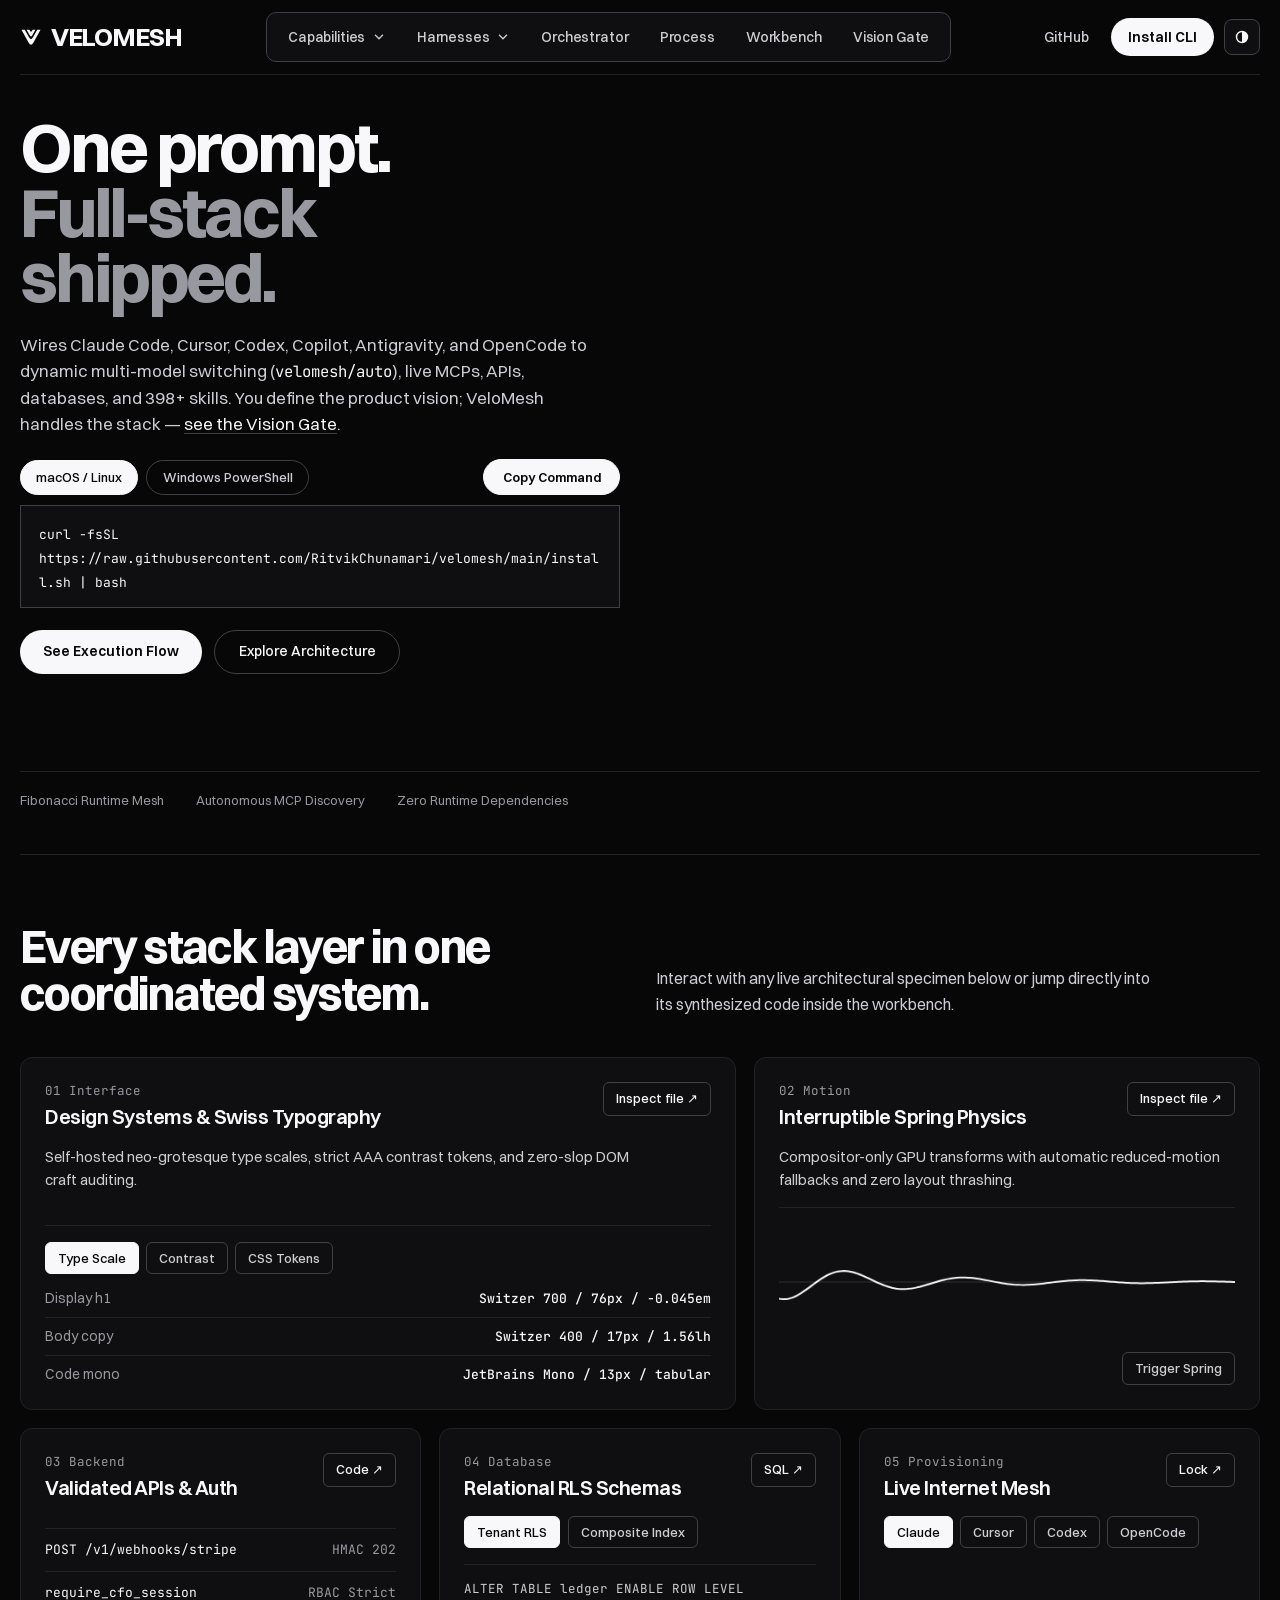
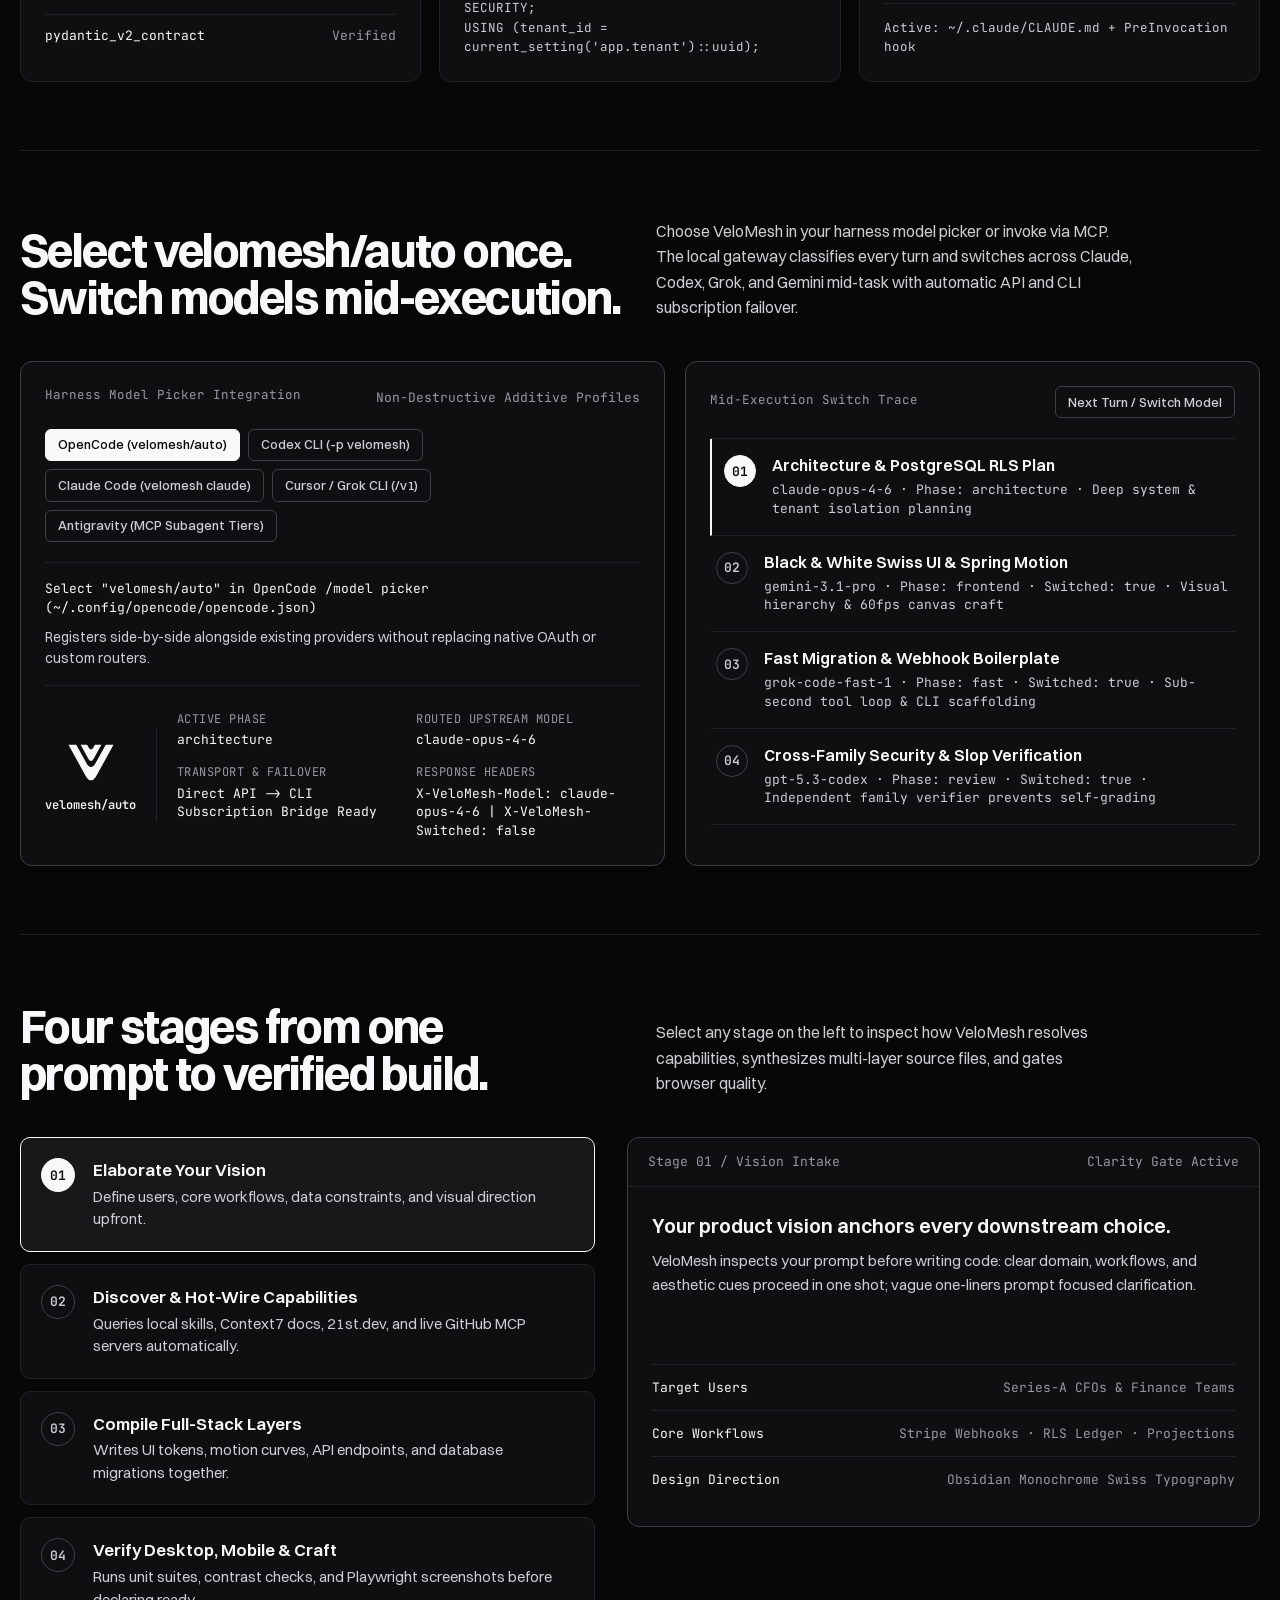
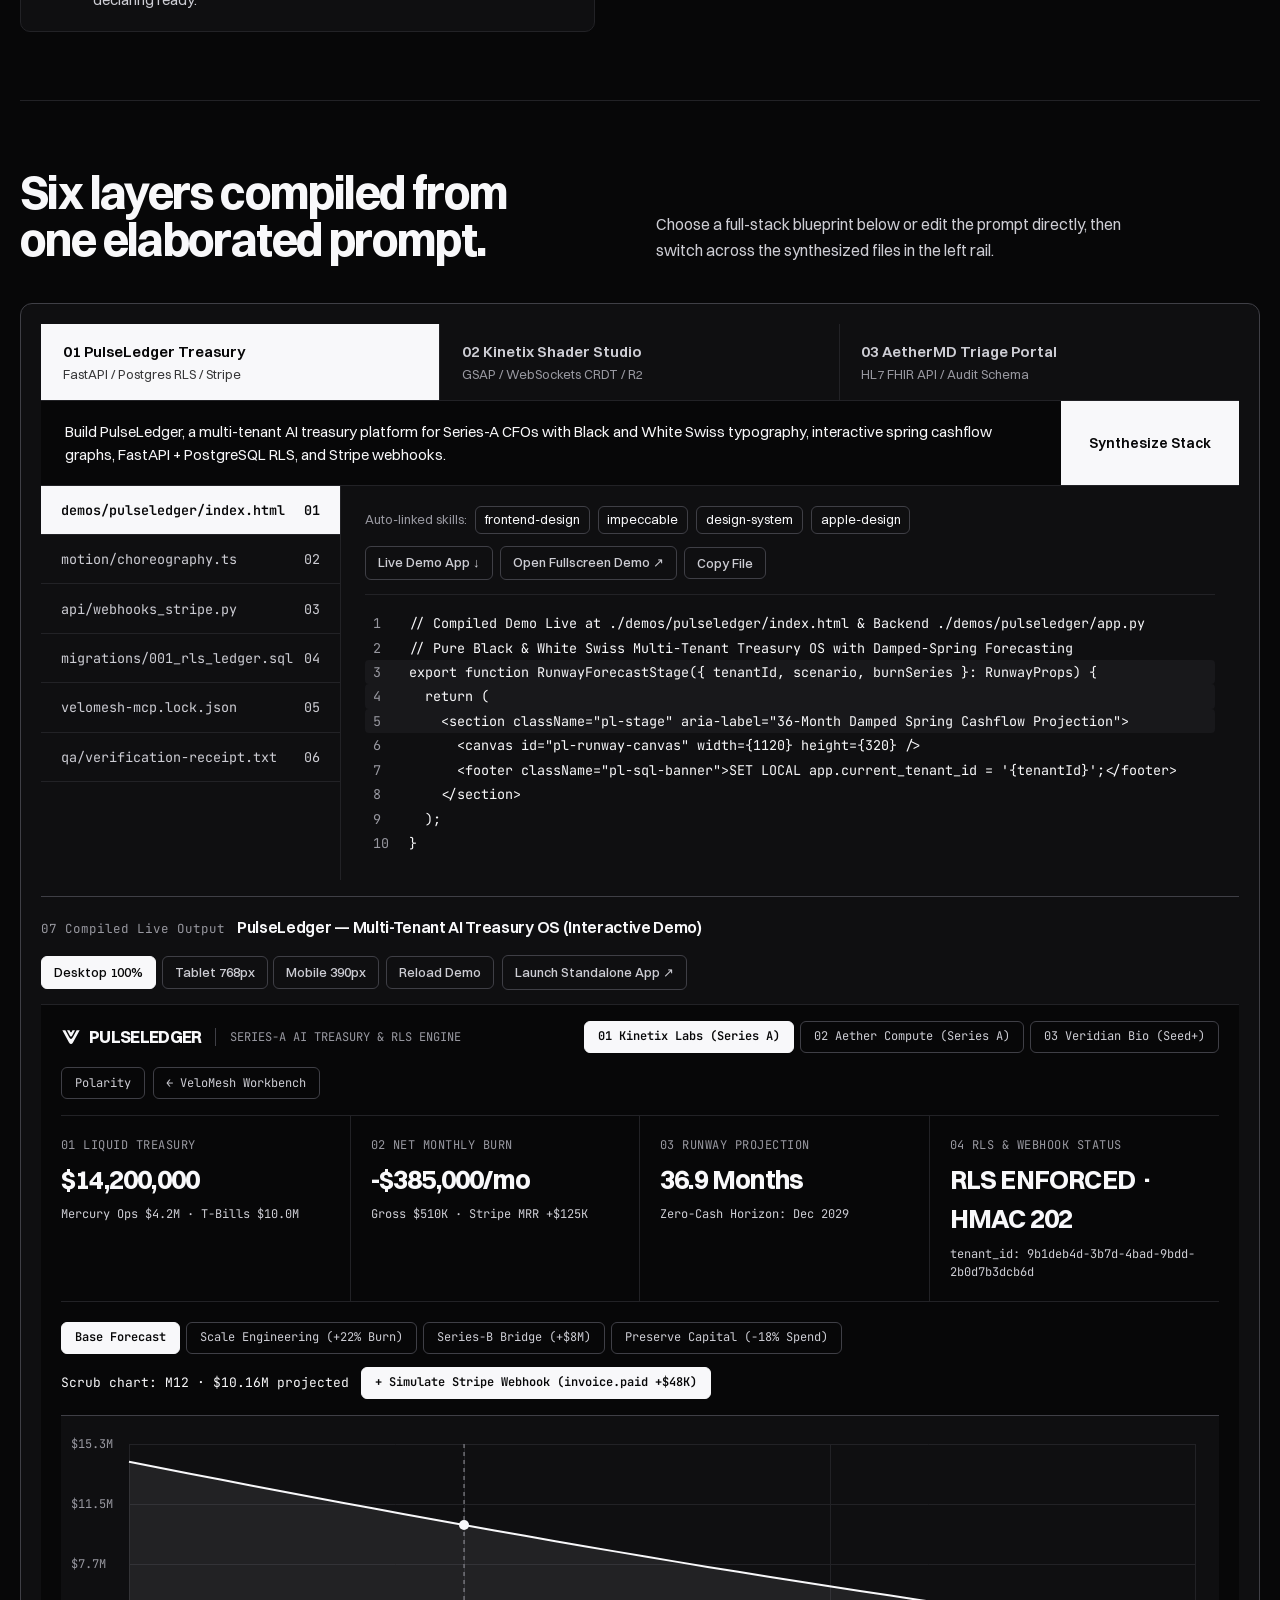
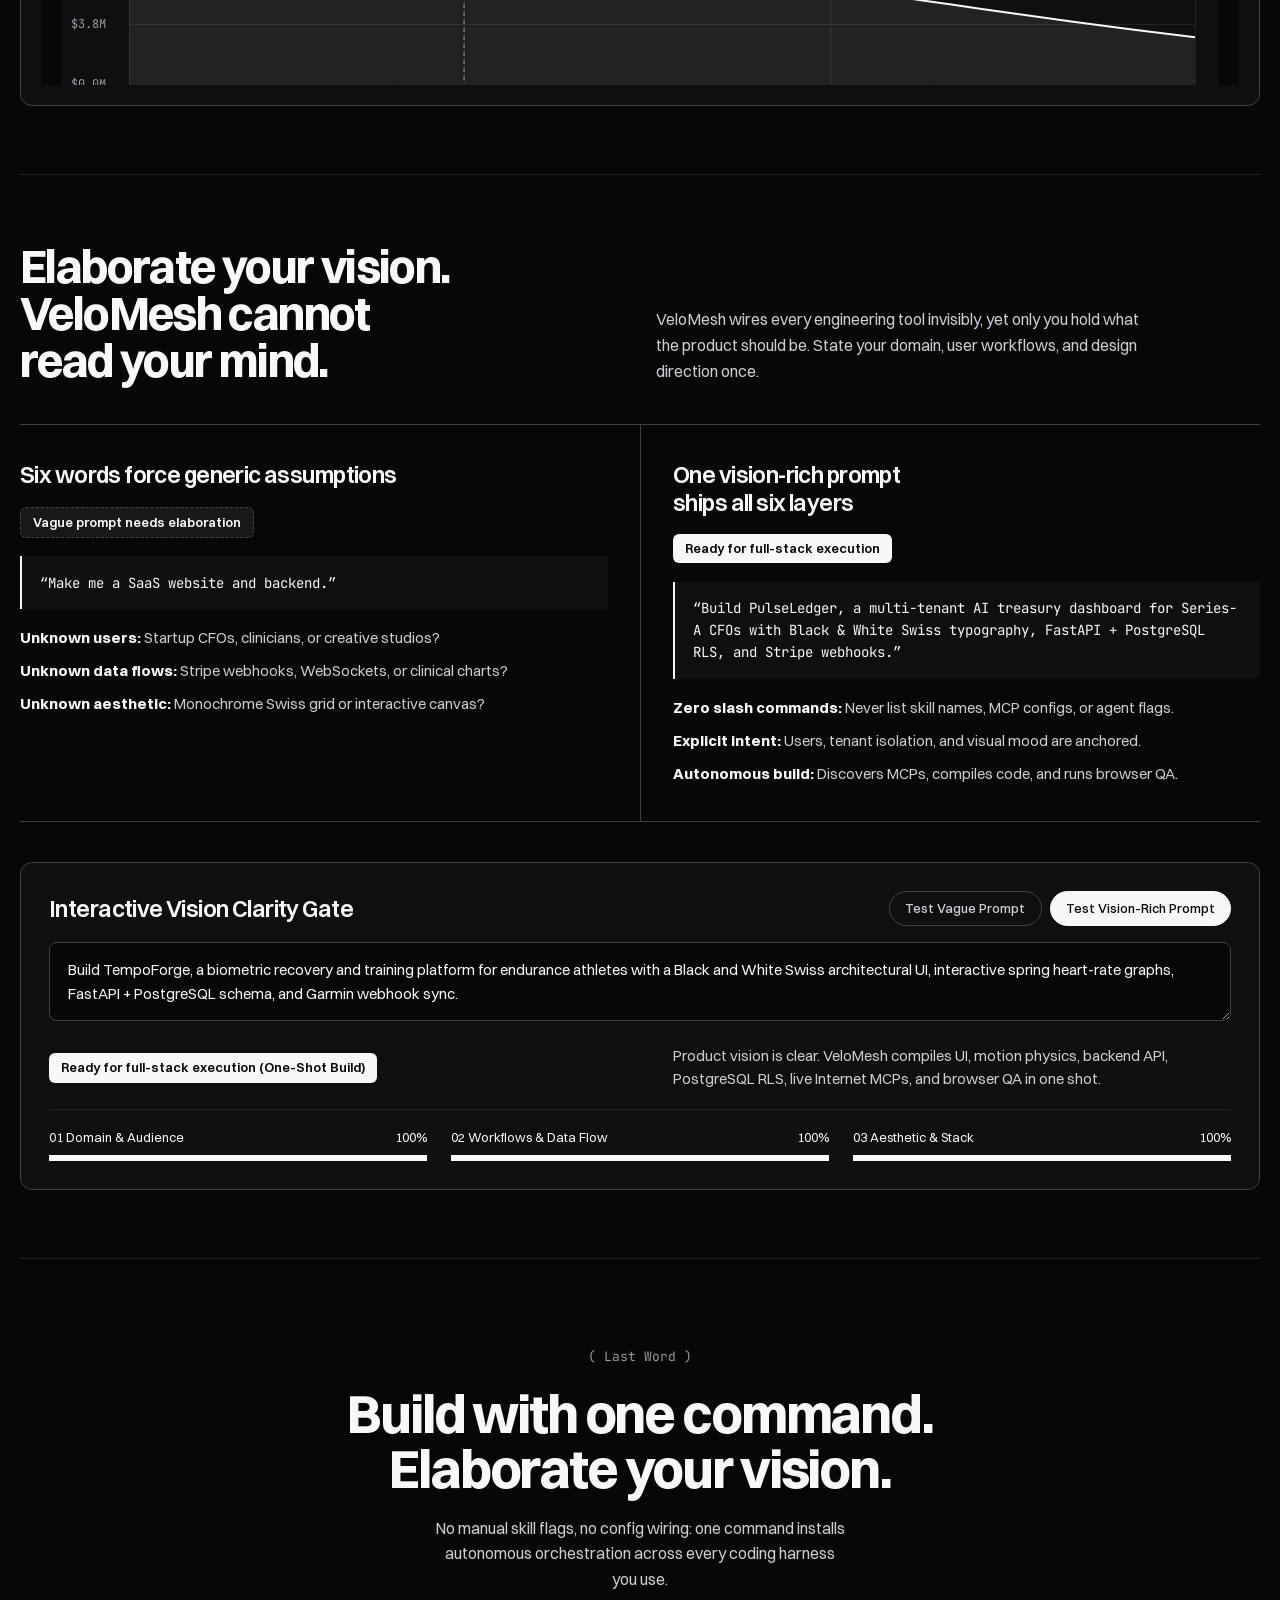
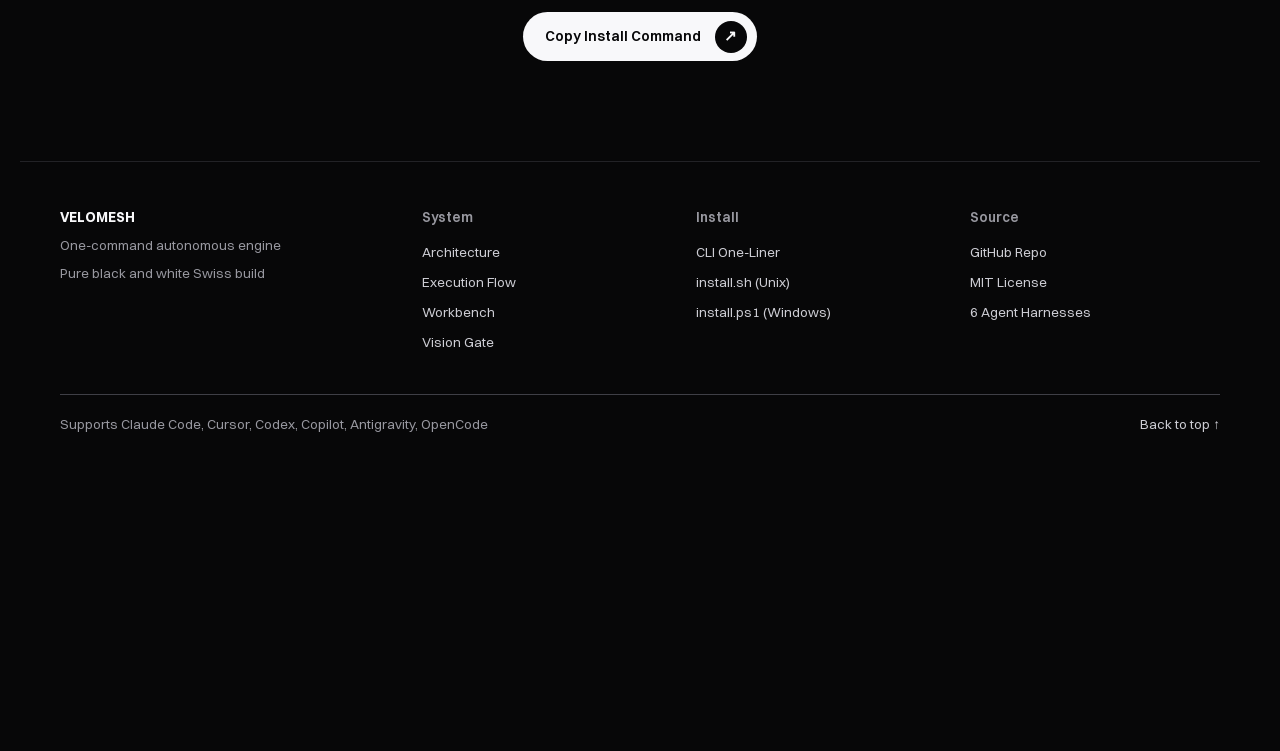
==== commit 8197f5cd: "feat: build Kinetix collaborative CRDT shader studio and wire live workbench blueprint switching" ====
--- a/web/index.html
+++ b/web/index.html
@@ -597,7 +597,7 @@
                   <button type="button" class="mini-tab-btn wb-viewport-btn" data-demo-viewport="390px">Mobile 390px</button>
                 </div>
                 <button type="button" id="wb-reload-demo-btn" class="mini-tab-btn">Reload Demo</button>
-                <a href="./demos/pulseledger/index.html" target="_blank" rel="noopener" class="mini-tab-btn">Launch Standalone App ↗</a>
+                <a href="./demos/pulseledger/index.html" target="_blank" rel="noopener" id="wb-standalone-demo-link" class="mini-tab-btn">Launch Standalone App ↗</a>
               </div>
             </div>
             <div class="wb-demo-stage">
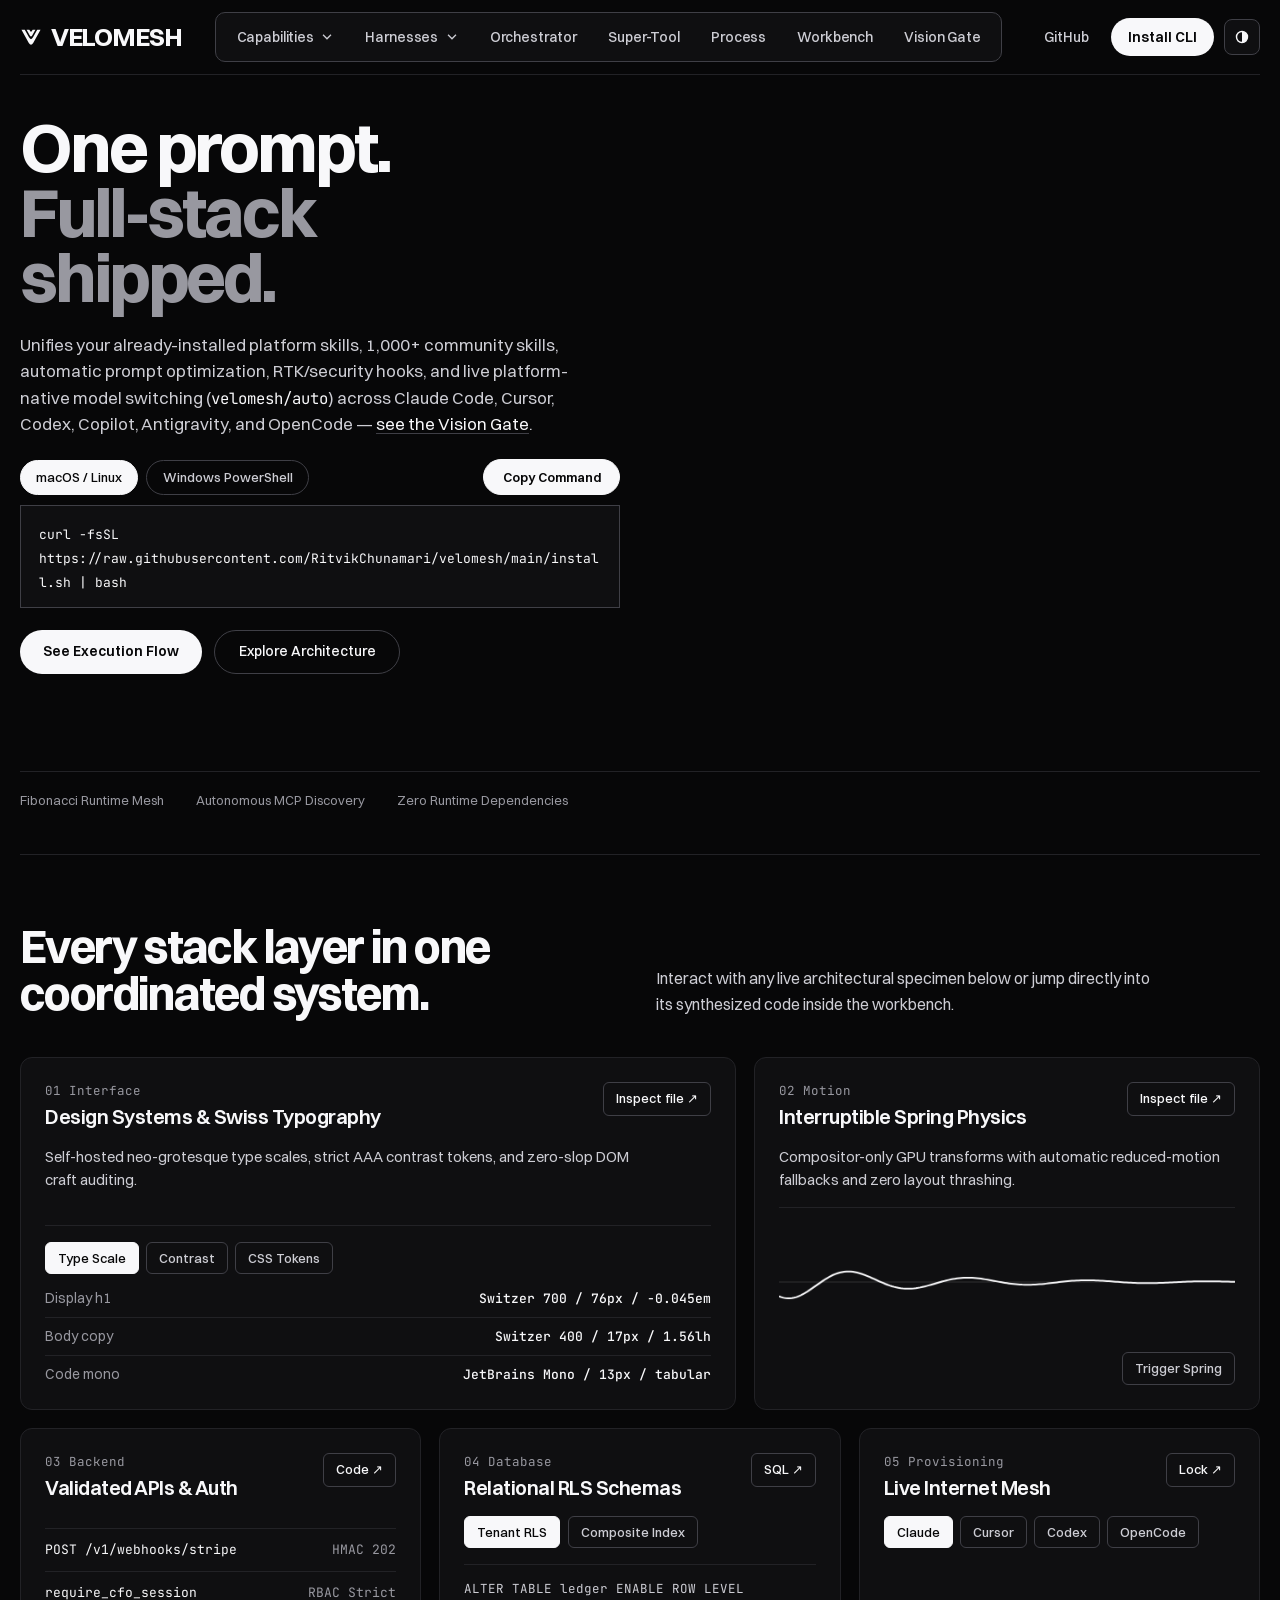
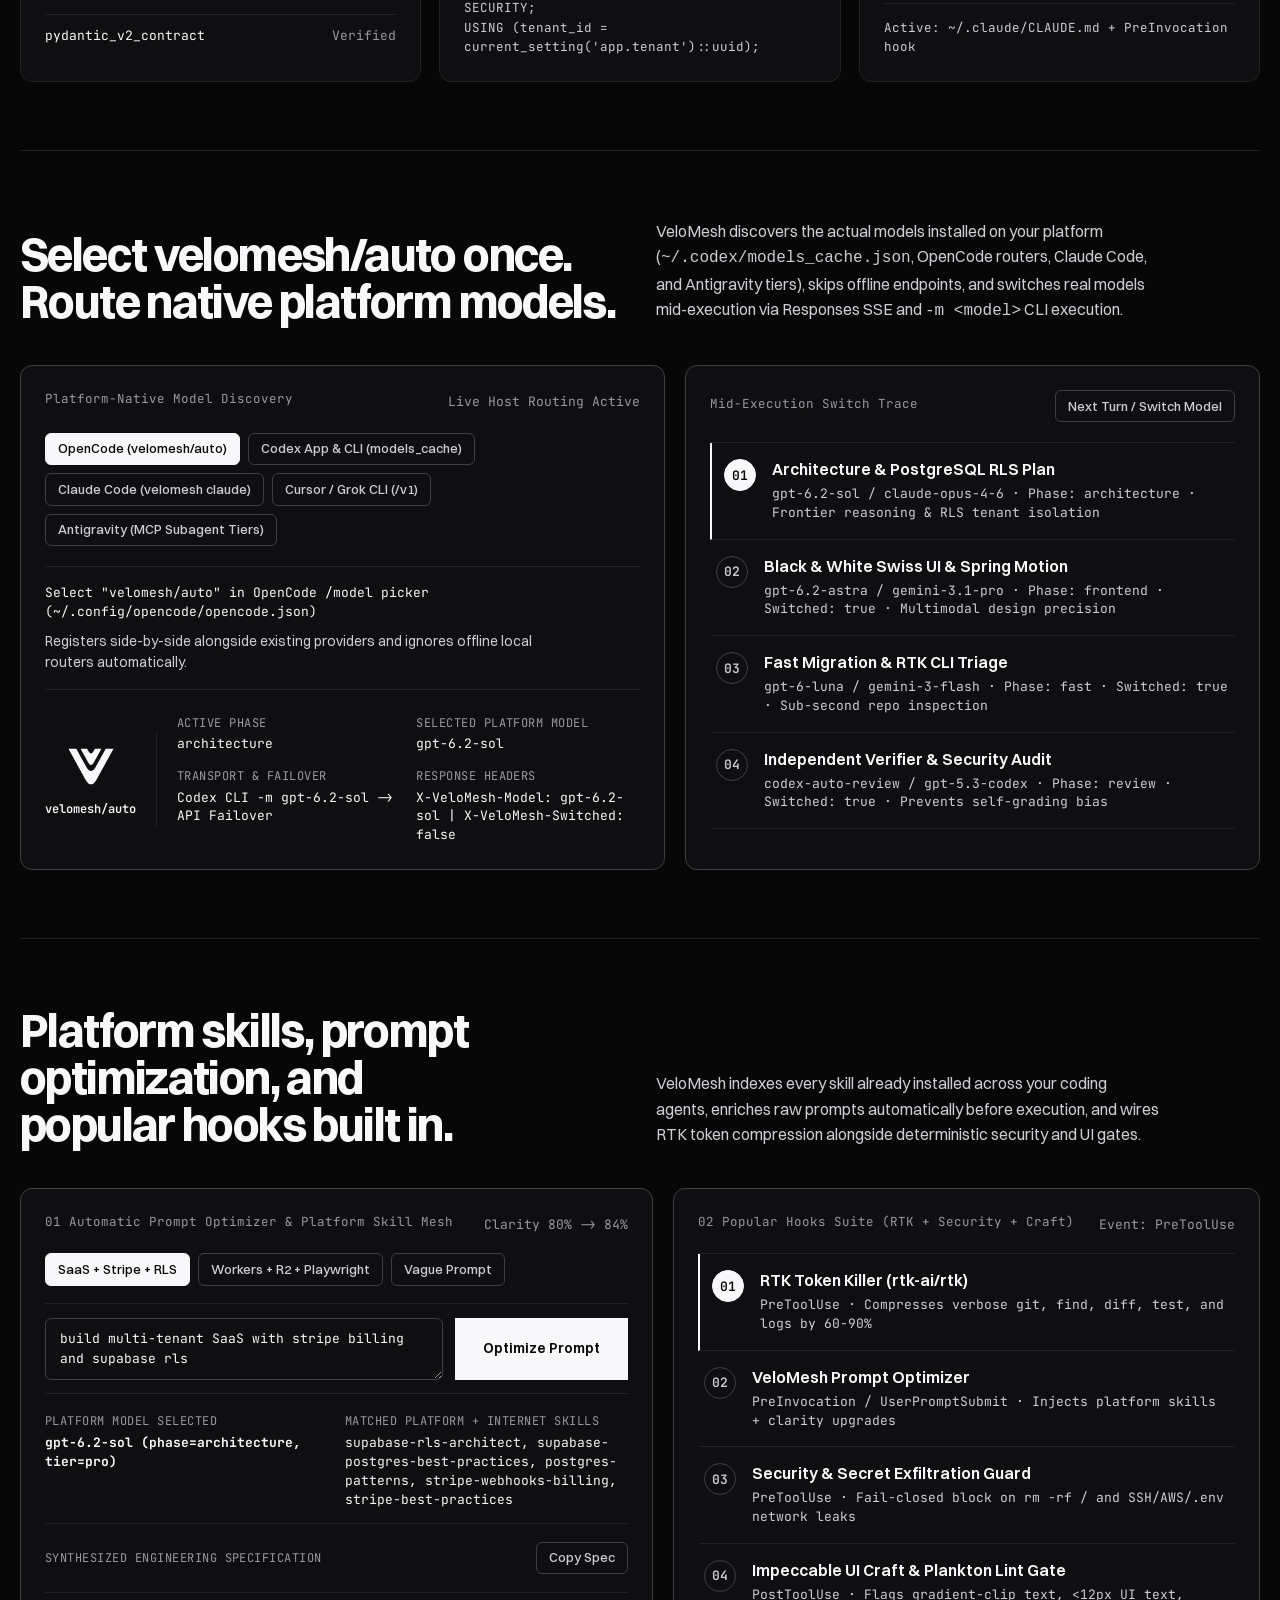
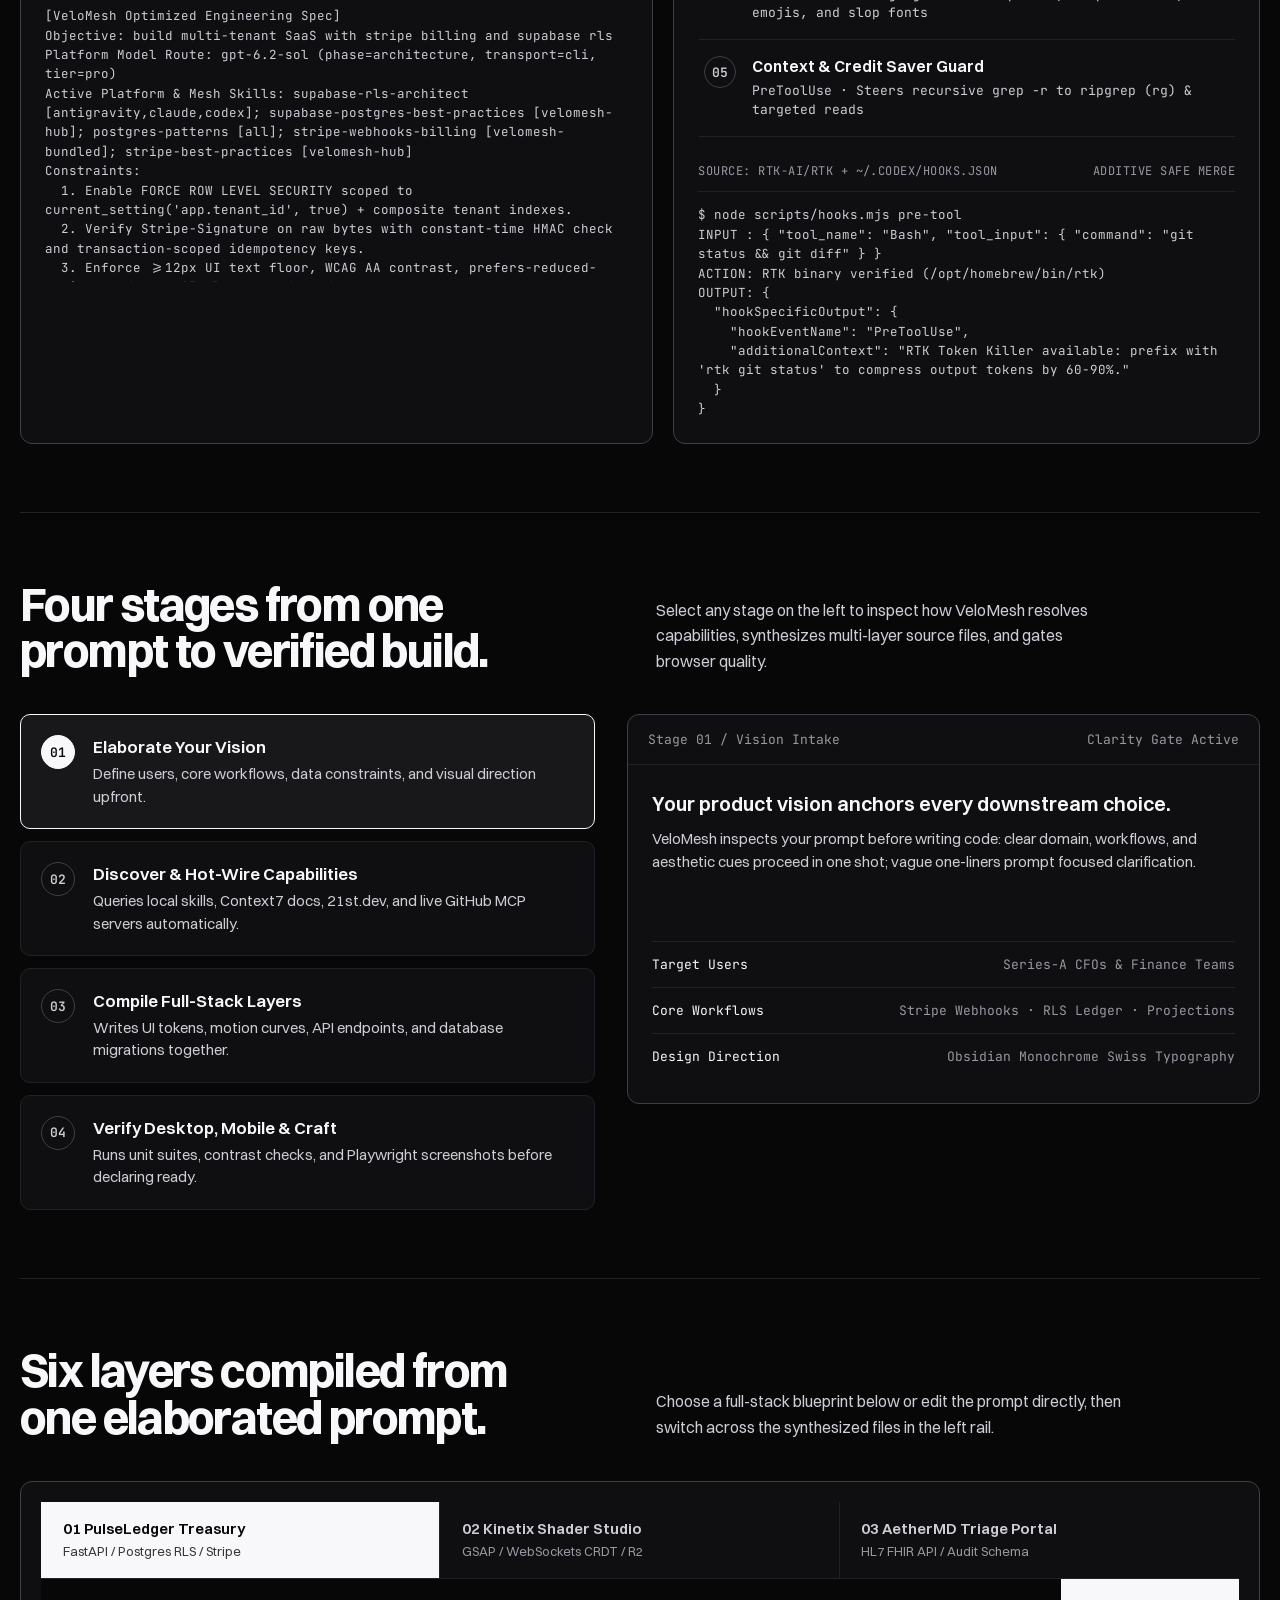
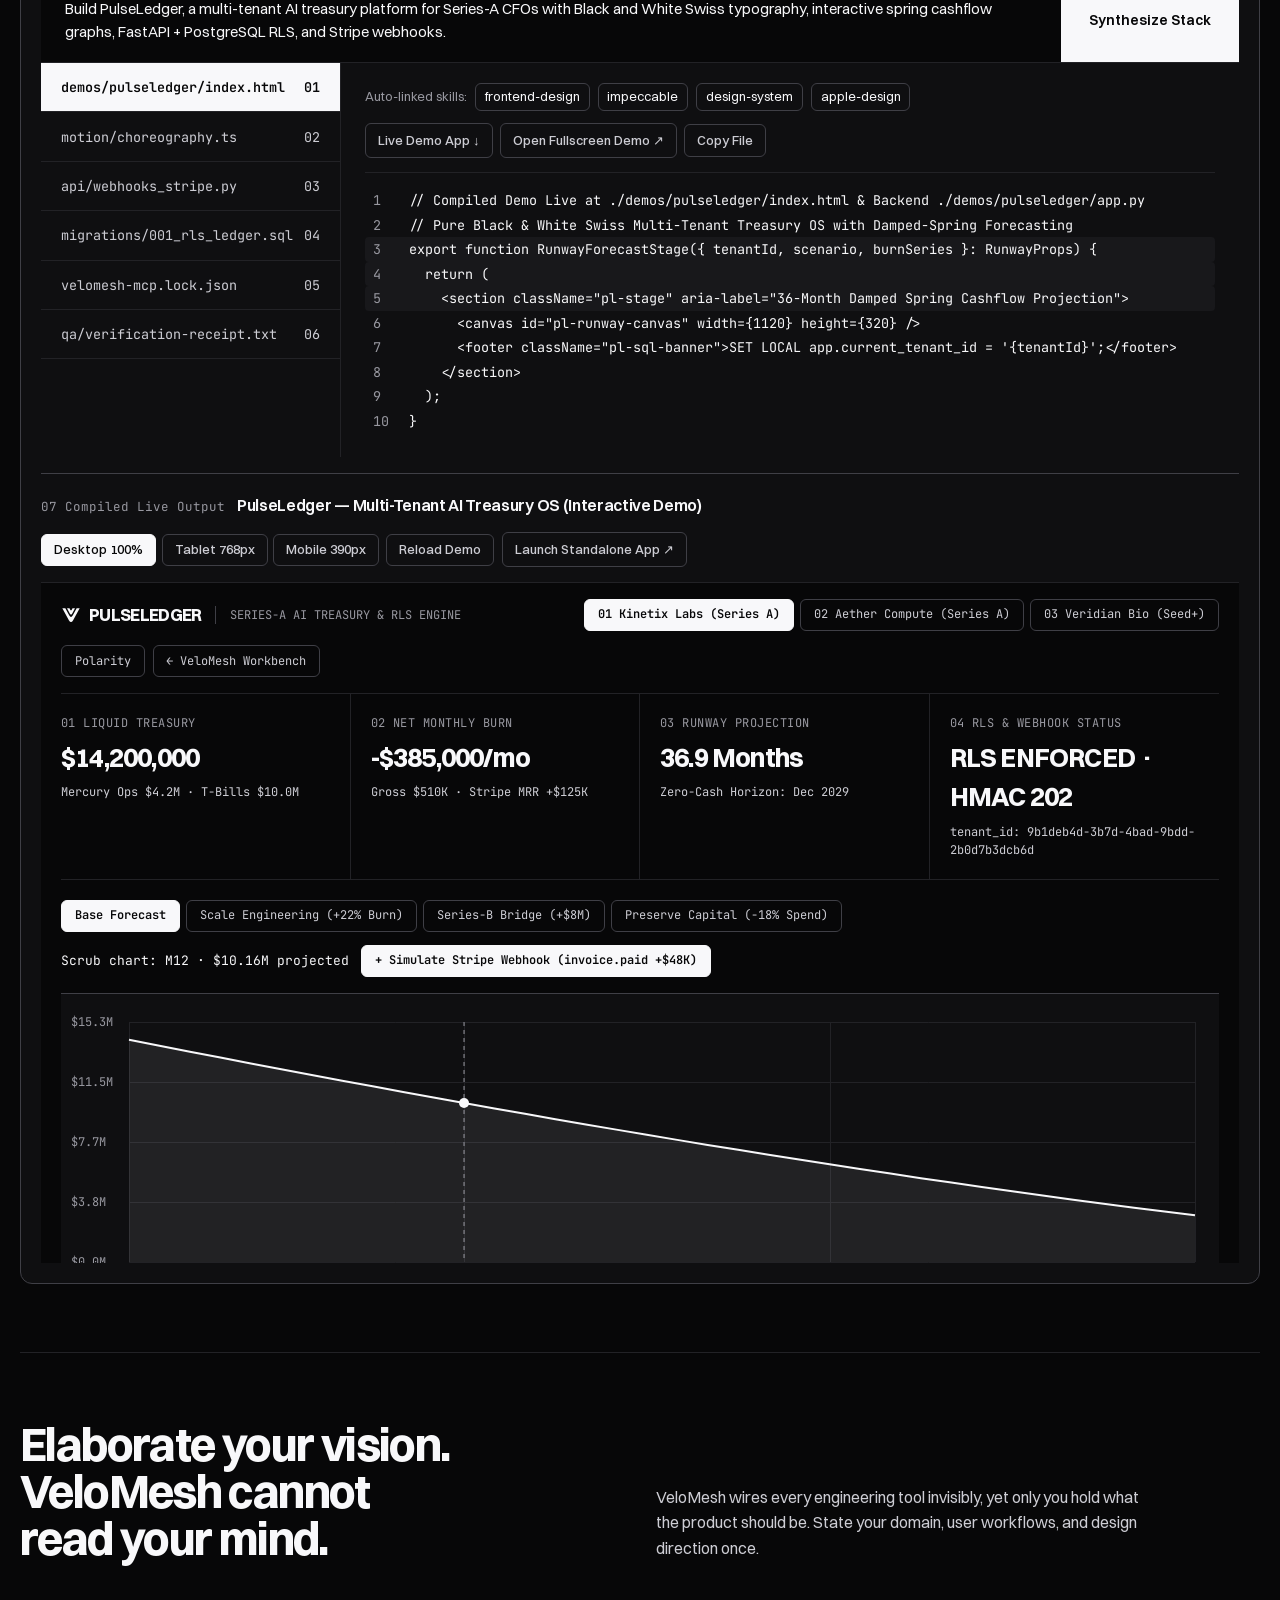
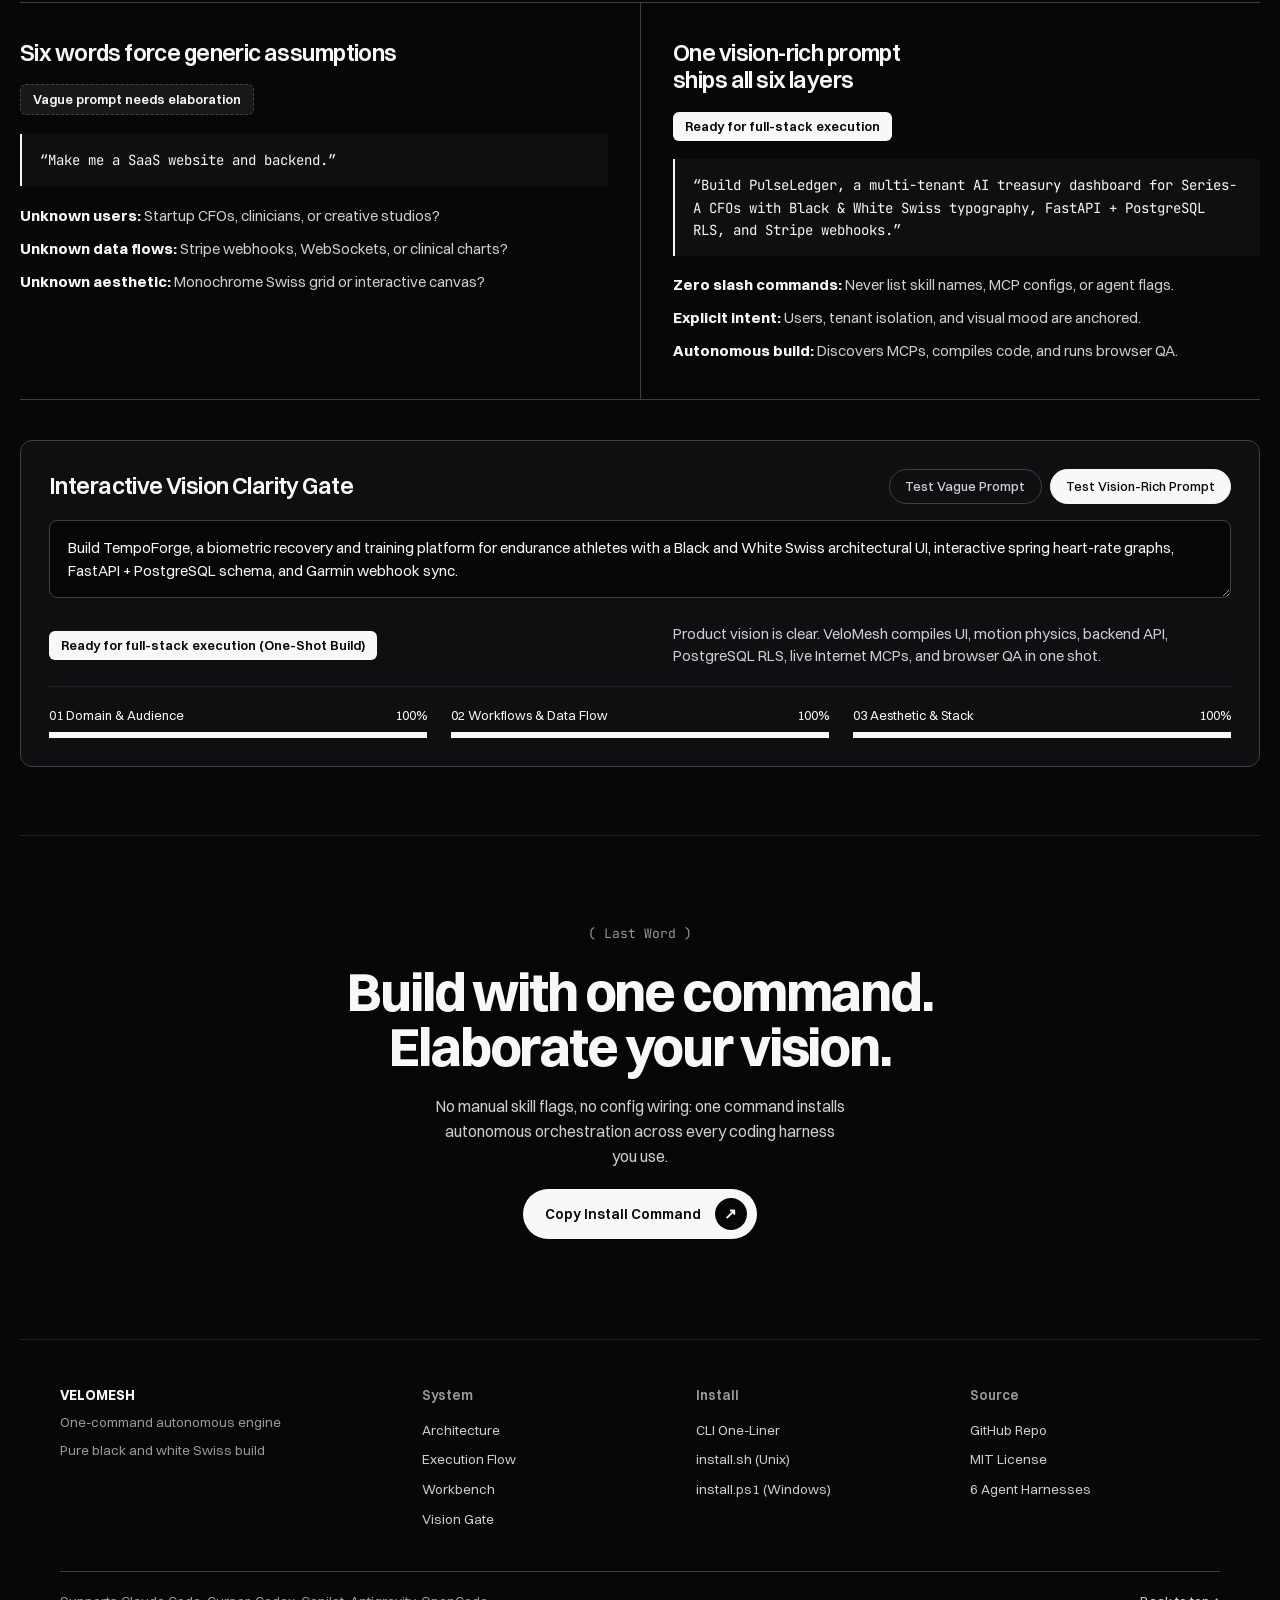
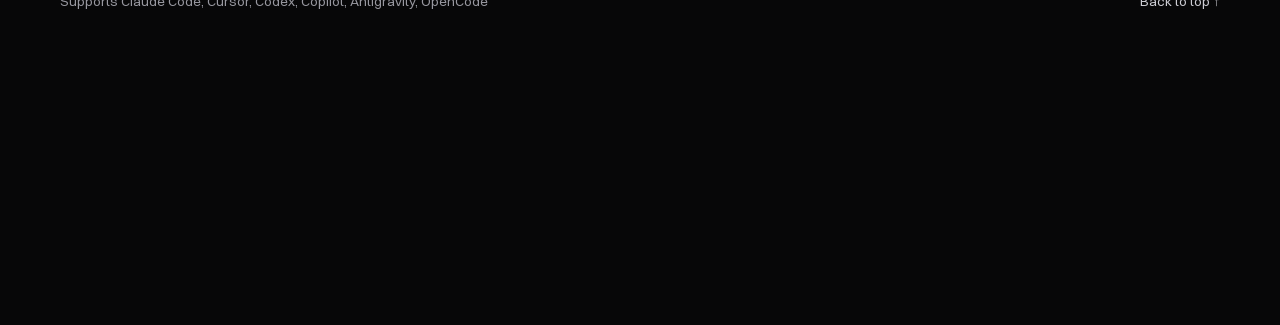
==== commit 3ca85896: "feat(v4.3): unify platform skills, native model routing, prompt optimizer, and RTK hooks suite" ====
--- a/web/index.html
+++ b/web/index.html
@@ -182,6 +182,7 @@
           </li>
 
           <li><a href="#model-orchestrator" class="nav-direct-link">Orchestrator</a></li>
+          <li><a href="#super-tool-lab" class="nav-direct-link">Super-Tool</a></li>
           <li><a href="#execution-flow" class="nav-direct-link">Process</a></li>
           <li><a href="#workbench" class="nav-direct-link">Workbench</a></li>
           <li><a href="#vision-spec" class="nav-direct-link">Vision Gate</a></li>
@@ -220,7 +221,7 @@
             </h1>
 
             <p class="hero-description">
-              Wires Claude Code, Cursor, Codex, Copilot, Antigravity, and OpenCode to dynamic multi-model switching (<code>velomesh/auto</code>), live MCPs, APIs, databases, and 398+ skills. You define the product vision; VeloMesh handles the stack — <a href="#vision-spec" class="hero-inline-link">see the Vision Gate</a>.
+              Unifies your already-installed platform skills, 1,000+ community skills, automatic prompt optimization, RTK/security hooks, and live platform-native model switching (<code>velomesh/auto</code>) across Claude Code, Cursor, Codex, Copilot, Antigravity, and OpenCode — <a href="#vision-spec" class="hero-inline-link">see the Vision Gate</a>.
             </p>
 
             <div id="install-section" class="installer-wrap">
@@ -359,22 +360,22 @@
       <!-- MULTI-MODEL ORCHESTRATOR IN ACTION (velomesh/auto) -->
       <section id="model-orchestrator" class="content-section" aria-label="Multi-Model Orchestrator in Action">
         <div class="section-split-head">
-          <h2 class="section-heading">Select velomesh/auto once. Switch models mid-execution.</h2>
+          <h2 class="section-heading">Select velomesh/auto once. Route native platform models.</h2>
           <p class="section-subcopy">
-            Choose VeloMesh in your harness model picker or invoke via MCP. The local gateway classifies every turn and switches across Claude, Codex, Grok, and Gemini mid-task with automatic API and CLI subscription failover.
+            VeloMesh discovers the actual models installed on your platform (<code>~/.codex/models_cache.json</code>, OpenCode routers, Claude Code, and Antigravity tiers), skips offline endpoints, and switches real models mid-execution via Responses SSE and <code>-m &lt;model&gt;</code> CLI execution.
           </p>
         </div>
 
         <div class="orchestrator-action-console">
           <div class="orch-left-panel">
             <div class="orch-block-head">
-              <span class="bento-index">Harness Model Picker Integration</span>
-              <span class="orch-status-label">Non-Destructive Additive Profiles</span>
+              <span class="bento-index">Platform-Native Model Discovery</span>
+              <span class="orch-status-label">Live Host Routing Active</span>
             </div>
 
             <div class="orch-harness-tabs" role="tablist" aria-label="Select Coding Harness">
               <button type="button" class="mini-tab-btn orch-harness-btn active" role="tab" aria-selected="true" data-orch-harness="opencode">OpenCode (velomesh/auto)</button>
-              <button type="button" class="mini-tab-btn orch-harness-btn" role="tab" aria-selected="false" data-orch-harness="codex">Codex CLI (-p velomesh)</button>
+              <button type="button" class="mini-tab-btn orch-harness-btn" role="tab" aria-selected="false" data-orch-harness="codex">Codex App &amp; CLI (models_cache)</button>
               <button type="button" class="mini-tab-btn orch-harness-btn" role="tab" aria-selected="false" data-orch-harness="claude">Claude Code (velomesh claude)</button>
               <button type="button" class="mini-tab-btn orch-harness-btn" role="tab" aria-selected="false" data-orch-harness="cursor">Cursor / Grok CLI (/v1)</button>
               <button type="button" class="mini-tab-btn orch-harness-btn" role="tab" aria-selected="false" data-orch-harness="antigravity">Antigravity (MCP Subagent Tiers)</button>
@@ -382,7 +383,7 @@
 
             <div class="orch-cmd-surface">
               <code id="orch-harness-cmd" class="cmd-line-code">Select "velomesh/auto" in OpenCode /model picker (~/.config/opencode/opencode.json)</code>
-              <p id="orch-harness-note" class="orch-harness-note">Registers side-by-side alongside existing providers without replacing native OAuth or custom routers.</p>
+              <p id="orch-harness-note" class="orch-harness-note">Registers side-by-side alongside existing providers and ignores offline local routers automatically.</p>
             </div>
 
             <div class="orch-emblem-junction" aria-live="polite">
@@ -400,16 +401,16 @@
                   <dd id="orch-active-phase">architecture</dd>
                 </div>
                 <div>
-                  <dt>Routed Upstream Model</dt>
-                  <dd id="orch-active-model">claude-opus-4-6</dd>
+                  <dt>Selected Platform Model</dt>
+                  <dd id="orch-active-model">gpt-6.2-sol</dd>
                 </div>
                 <div>
                   <dt>Transport &amp; Failover</dt>
-                  <dd id="orch-active-transport">Direct API -&gt; CLI Subscription Bridge Ready</dd>
+                  <dd id="orch-active-transport">Codex CLI -m gpt-6.2-sol -&gt; API Failover</dd>
                 </div>
                 <div>
                   <dt>Response Headers</dt>
-                  <dd id="orch-active-headers">X-VeloMesh-Model: claude-opus-4-6 | X-VeloMesh-Switched: false</dd>
+                  <dd id="orch-active-headers">X-VeloMesh-Model: gpt-6.2-sol | X-VeloMesh-Switched: false</dd>
                 </div>
               </dl>
             </div>
@@ -426,7 +427,7 @@
                 <span class="orch-turn-num">01</span>
                 <span class="orch-turn-copy">
                   <strong>Architecture &amp; PostgreSQL RLS Plan</strong>
-                  <span class="orch-turn-meta">claude-opus-4-6 · Phase: architecture · Deep system &amp; tenant isolation planning</span>
+                  <span class="orch-turn-meta">gpt-6.2-sol / claude-opus-4-6 · Phase: architecture · Frontier reasoning &amp; RLS tenant isolation</span>
                 </span>
               </button>
 
@@ -434,25 +435,129 @@
                 <span class="orch-turn-num">02</span>
                 <span class="orch-turn-copy">
                   <strong>Black &amp; White Swiss UI &amp; Spring Motion</strong>
-                  <span class="orch-turn-meta">gemini-3.1-pro · Phase: frontend · Switched: true · Visual hierarchy &amp; 60fps canvas craft</span>
+                  <span class="orch-turn-meta">gpt-6.2-astra / gemini-3.1-pro · Phase: frontend · Switched: true · Multimodal design precision</span>
                 </span>
               </button>
 
               <button type="button" class="orch-turn-btn" role="tab" aria-selected="false" data-orch-turn="2">
                 <span class="orch-turn-num">03</span>
                 <span class="orch-turn-copy">
-                  <strong>Fast Migration &amp; Webhook Boilerplate</strong>
-                  <span class="orch-turn-meta">grok-code-fast-1 · Phase: fast · Switched: true · Sub-second tool loop &amp; CLI scaffolding</span>
+                  <strong>Fast Migration &amp; RTK CLI Triage</strong>
+                  <span class="orch-turn-meta">gpt-6-luna / gemini-3-flash · Phase: fast · Switched: true · Sub-second repo inspection</span>
                 </span>
               </button>
 
               <button type="button" class="orch-turn-btn" role="tab" aria-selected="false" data-orch-turn="3">
                 <span class="orch-turn-num">04</span>
                 <span class="orch-turn-copy">
-                  <strong>Cross-Family Security &amp; Slop Verification</strong>
-                  <span class="orch-turn-meta">gpt-5.3-codex · Phase: review · Switched: true · Independent family verifier prevents self-grading</span>
+                  <strong>Independent Verifier &amp; Security Audit</strong>
+                  <span class="orch-turn-meta">codex-auto-review / gpt-5.3-codex · Phase: review · Switched: true · Prevents self-grading bias</span>
                 </span>
               </button>
+            </div>
+          </div>
+        </div>
+      </section>
+
+      <!-- SUPER-TOOL LAB: PLATFORM SKILLS + PROMPT OPTIMIZER + POPULAR HOOKS -->
+      <section id="super-tool-lab" class="content-section" aria-label="Platform Skills, Prompt Optimizer and Super-Hooks">
+        <div class="section-split-head">
+          <h2 class="section-heading">Platform skills, prompt optimization, and popular hooks built in.</h2>
+          <p class="section-subcopy">
+            VeloMesh indexes every skill already installed across your coding agents, enriches raw prompts automatically before execution, and wires RTK token compression alongside deterministic security and UI gates.
+          </p>
+        </div>
+
+        <div class="super-tool-console">
+          <div id="prompt-optimizer-console" class="st-pane">
+            <div class="orch-block-head">
+              <span class="bento-index">01 Automatic Prompt Optimizer &amp; Platform Skill Mesh</span>
+              <span id="opt-score-badge" class="orch-status-label">Clarity 38% -&gt; 97%</span>
+            </div>
+
+            <div class="opt-sample-row" role="group" aria-label="Prompt Optimizer Presets">
+              <button type="button" class="mini-tab-btn opt-sample-btn active" data-opt-sample="build multi-tenant SaaS with stripe billing and supabase rls">SaaS + Stripe + RLS</button>
+              <button type="button" class="mini-tab-btn opt-sample-btn" data-opt-sample="create cloudflare worker websocket shader studio with r2 uploads and playwright tests">Workers + R2 + Playwright</button>
+              <button type="button" class="mini-tab-btn opt-sample-btn" data-opt-sample="make an app">Vague Prompt</button>
+            </div>
+
+            <div class="opt-input-row">
+              <textarea id="optimizer-raw-input" class="opt-textarea" rows="2" aria-label="Enter raw user prompt to optimize">build multi-tenant SaaS with stripe billing and supabase rls</textarea>
+              <button type="button" id="optimizer-run-btn" class="prompt-run-btn">Optimize Prompt</button>
+            </div>
+
+            <div class="opt-meta-strip">
+              <div class="opt-meta-cell">
+                <span class="opt-meta-label">Platform Model Selected</span>
+                <strong id="opt-route-badge">gpt-6.2-sol (phase=architecture, tier=pro)</strong>
+              </div>
+              <div class="opt-meta-cell">
+                <span class="opt-meta-label">Matched Platform + Internet Skills</span>
+                <span id="opt-skills-list" class="opt-skills-text">supabase-rls-architect, stripe-webhooks-billing, supabase-postgres-best-practices, stripe-best-practices, postgres-patterns</span>
+              </div>
+            </div>
+
+            <div class="opt-output-head">
+              <span class="opt-meta-label">Synthesized Engineering Specification</span>
+              <button type="button" id="opt-copy-btn" class="mini-tab-btn">Copy Spec</button>
+            </div>
+            <pre id="optimizer-output-view" class="opt-code-output"></pre>
+          </div>
+
+          <div id="hooks-pack-matrix" class="st-pane">
+            <div class="orch-block-head">
+              <span class="bento-index">02 Popular Hooks Suite (RTK + Security + Craft)</span>
+              <span id="hook-active-event" class="orch-status-label">Event: PreToolUse</span>
+            </div>
+
+            <div class="hooks-tab-list" role="tablist" aria-label="Installed Super-Hooks">
+              <button type="button" class="orch-turn-btn hook-select-btn active" role="tab" aria-selected="true" data-hook-id="rtk">
+                <span class="orch-turn-num">01</span>
+                <span class="orch-turn-copy">
+                  <strong>RTK Token Killer (rtk-ai/rtk)</strong>
+                  <span class="orch-turn-meta">PreToolUse · Compresses verbose git, find, diff, test, and logs by 60-90%</span>
+                </span>
+              </button>
+
+              <button type="button" class="orch-turn-btn hook-select-btn" role="tab" aria-selected="false" data-hook-id="optimizer">
+                <span class="orch-turn-num">02</span>
+                <span class="orch-turn-copy">
+                  <strong>VeloMesh Prompt Optimizer</strong>
+                  <span class="orch-turn-meta">PreInvocation / UserPromptSubmit · Injects platform skills + clarity upgrades</span>
+                </span>
+              </button>
+
+              <button type="button" class="orch-turn-btn hook-select-btn" role="tab" aria-selected="false" data-hook-id="security">
+                <span class="orch-turn-num">03</span>
+                <span class="orch-turn-copy">
+                  <strong>Security &amp; Secret Exfiltration Guard</strong>
+                  <span class="orch-turn-meta">PreToolUse · Fail-closed block on rm -rf / and SSH/AWS/.env network leaks</span>
+                </span>
+              </button>
+
+              <button type="button" class="orch-turn-btn hook-select-btn" role="tab" aria-selected="false" data-hook-id="impeccable">
+                <span class="orch-turn-num">04</span>
+                <span class="orch-turn-copy">
+                  <strong>Impeccable UI Craft &amp; Plankton Lint Gate</strong>
+                  <span class="orch-turn-meta">PostToolUse · Flags gradient-clip text, &lt;12px UI text, emojis, and slop fonts</span>
+                </span>
+              </button>
+
+              <button type="button" class="orch-turn-btn hook-select-btn" role="tab" aria-selected="false" data-hook-id="credit">
+                <span class="orch-turn-num">05</span>
+                <span class="orch-turn-copy">
+                  <strong>Context &amp; Credit Saver Guard</strong>
+                  <span class="orch-turn-meta">PreToolUse · Steers recursive grep -r to ripgrep (rg) &amp; targeted reads</span>
+                </span>
+              </button>
+            </div>
+
+            <div class="hook-trace-wrap">
+              <div class="opt-output-head">
+                <span id="hook-active-repo" class="opt-meta-label">Source: rtk-ai/rtk + ~/.codex/hooks.json + ~/.claude/settings.json</span>
+                <span class="opt-meta-label">Additive Safe Merge</span>
+              </div>
+              <pre id="hook-trace-output" class="opt-code-output"></pre>
             </div>
           </div>
         </div>
@@ -788,10 +893,11 @@
       <nav class="drawer-links" aria-label="Mobile Quick Navigation">
         <a href="#architecture-bento" class="drawer-link-row"><span>01 Architecture Matrix</span><span>↗</span></a>
         <a href="#model-orchestrator" class="drawer-link-row"><span>02 Multi-Model Orchestrator</span><span>↗</span></a>
-        <a href="#execution-flow" class="drawer-link-row"><span>03 Execution Pipeline</span><span>↗</span></a>
-        <a href="#workbench" class="drawer-link-row"><span>04 Full-Stack Workbench</span><span>↗</span></a>
-        <a href="#vision-spec" class="drawer-link-row"><span>05 Vision Clarity Gate</span><span>↗</span></a>
-        <a href="https://github.com/RitvikChunamari/velomesh" target="_blank" rel="noopener" class="drawer-link-row"><span>06 GitHub Repository</span><span>↗</span></a>
+        <a href="#super-tool-lab" class="drawer-link-row"><span>03 Prompt Optimizer &amp; Hooks</span><span>↗</span></a>
+        <a href="#execution-flow" class="drawer-link-row"><span>04 Execution Pipeline</span><span>↗</span></a>
+        <a href="#workbench" class="drawer-link-row"><span>05 Full-Stack Workbench</span><span>↗</span></a>
+        <a href="#vision-spec" class="drawer-link-row"><span>06 Vision Clarity Gate</span><span>↗</span></a>
+        <a href="https://github.com/RitvikChunamari/velomesh" target="_blank" rel="noopener" class="drawer-link-row"><span>07 GitHub Repository</span><span>↗</span></a>
       </nav>
     </div>
 
--- a/web/styles.css
+++ b/web/styles.css
@@ -835,6 +835,7 @@
 .content-section {
   padding: 4.25rem 0;
   border-bottom: 1px solid var(--rule);
+  scroll-margin-top: 88px;
 }
 
 .section-split-head {
@@ -2017,12 +2018,131 @@
 }
 
 /* =========================================================
+   SUPER-TOOL LAB: PROMPT OPTIMIZER + POPULAR HOOKS (#super-tool-lab)
+   ========================================================= */
+.super-tool-console {
+  display: grid;
+  grid-template-columns: minmax(0, 1.08fr) minmax(0, 1fr);
+  gap: 1.25rem;
+  align-items: stretch;
+}
+
+.st-pane {
+  border: 1px solid var(--rule-strong);
+  border-radius: 12px;
+  background-color: var(--bg-elevated);
+  padding: 1.5rem;
+  display: flex;
+  flex-direction: column;
+  gap: 1.1rem;
+  min-width: 0;
+}
+
+.opt-sample-row {
+  display: flex;
+  flex-wrap: wrap;
+  gap: 0.5rem;
+}
+
+.opt-input-row {
+  display: grid;
+  grid-template-columns: minmax(0, 1fr) auto;
+  gap: 0.75rem;
+  border-top: 1px solid var(--rule);
+  border-bottom: 1px solid var(--rule);
+  padding: 0.85rem 0;
+  align-items: stretch;
+}
+
+.opt-textarea {
+  width: 100%;
+  background: transparent;
+  color: var(--ink);
+  border: 1px solid var(--rule-strong);
+  border-radius: 6px;
+  padding: 0.65rem 0.85rem;
+  font-family: var(--font-mono);
+  font-size: 0.8125rem;
+  line-height: 1.5;
+  resize: vertical;
+}
+
+.opt-meta-strip {
+  display: grid;
+  grid-template-columns: repeat(2, minmax(0, 1fr));
+  gap: 0.85rem 1rem;
+  border-bottom: 1px solid var(--rule);
+  padding-bottom: 0.85rem;
+}
+
+.opt-meta-cell {
+  display: flex;
+  flex-direction: column;
+  gap: 0.25rem;
+  min-width: 0;
+}
+
+.opt-meta-label {
+  font-family: var(--font-mono);
+  font-size: 0.75rem;
+  text-transform: uppercase;
+  letter-spacing: 0.04em;
+  color: var(--ink-muted);
+}
+
+.opt-meta-cell strong,
+.opt-skills-text {
+  font-family: var(--font-mono);
+  font-size: 0.8125rem;
+  line-height: 1.45;
+  color: var(--ink);
+  overflow-wrap: anywhere;
+}
+
+.opt-output-head {
+  display: flex;
+  justify-content: space-between;
+  align-items: center;
+  gap: 0.75rem;
+  flex-wrap: wrap;
+}
+
+.opt-code-output {
+  margin: 0;
+  padding: 0.85rem 0 0;
+  border-top: 1px solid var(--rule);
+  font-family: var(--font-mono);
+  font-size: 0.78125rem;
+  line-height: 1.55;
+  color: var(--ink-secondary);
+  white-space: pre-wrap;
+  overflow-wrap: anywhere;
+  max-height: 290px;
+  overflow-y: auto;
+}
+
+.hooks-tab-list {
+  display: flex;
+  flex-direction: column;
+  border-top: 1px solid var(--rule);
+}
+
+.hook-trace-wrap {
+  margin-top: auto;
+  display: flex;
+  flex-direction: column;
+  gap: 0.65rem;
+  padding-top: 0.5rem;
+}
+
+/* =========================================================
    RESPONSIVE BREAKPOINTS (1080px, 960px, 720px, 390px, 320px)
    ========================================================= */
 @media (max-width: 1080px) {
   .section-split-head,
   .flow-split,
-  .orchestrator-action-console {
+  .orchestrator-action-console,
+  .super-tool-console {
     grid-template-columns: minmax(0, 1fr);
   }
 
@@ -2146,7 +2266,9 @@
   }
 
   .orch-emblem-junction,
-  .orch-telemetry-grid {
+  .orch-telemetry-grid,
+  .opt-input-row,
+  .opt-meta-strip {
     grid-template-columns: minmax(0, 1fr);
   }
 
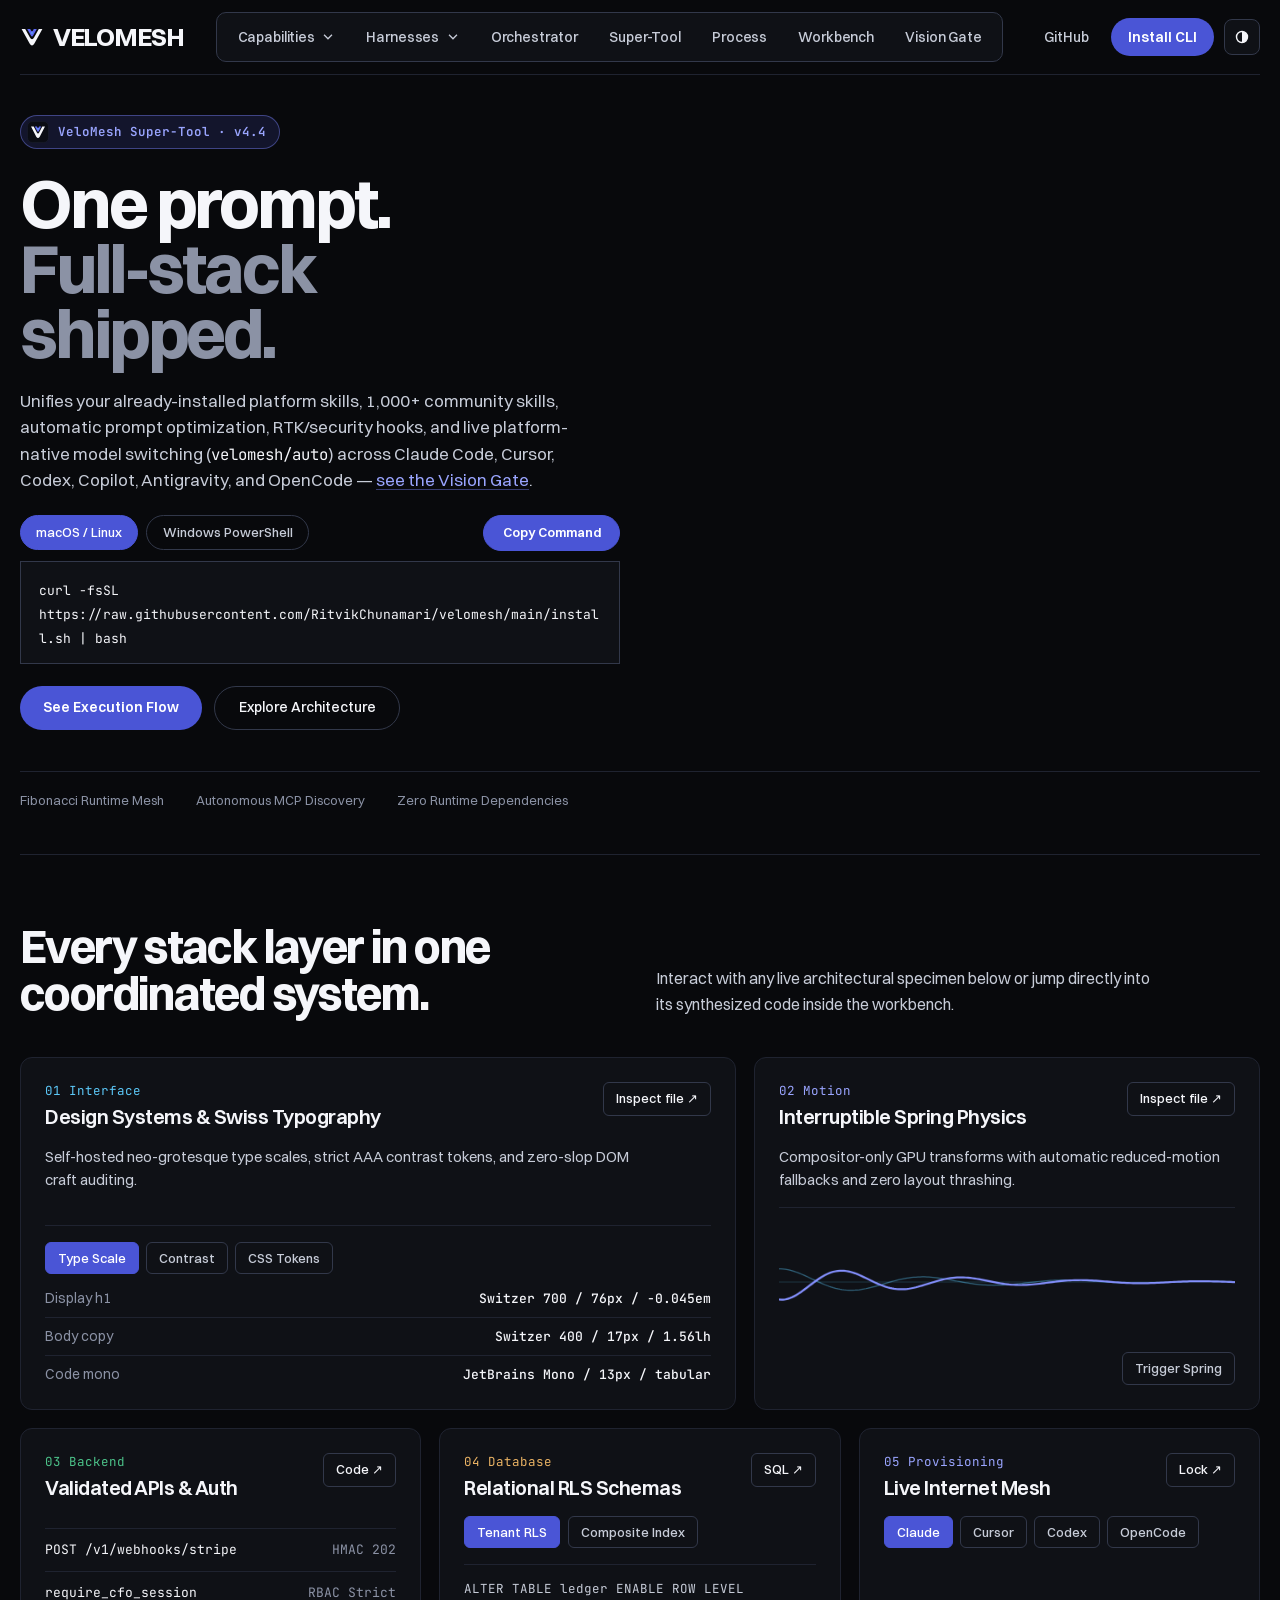
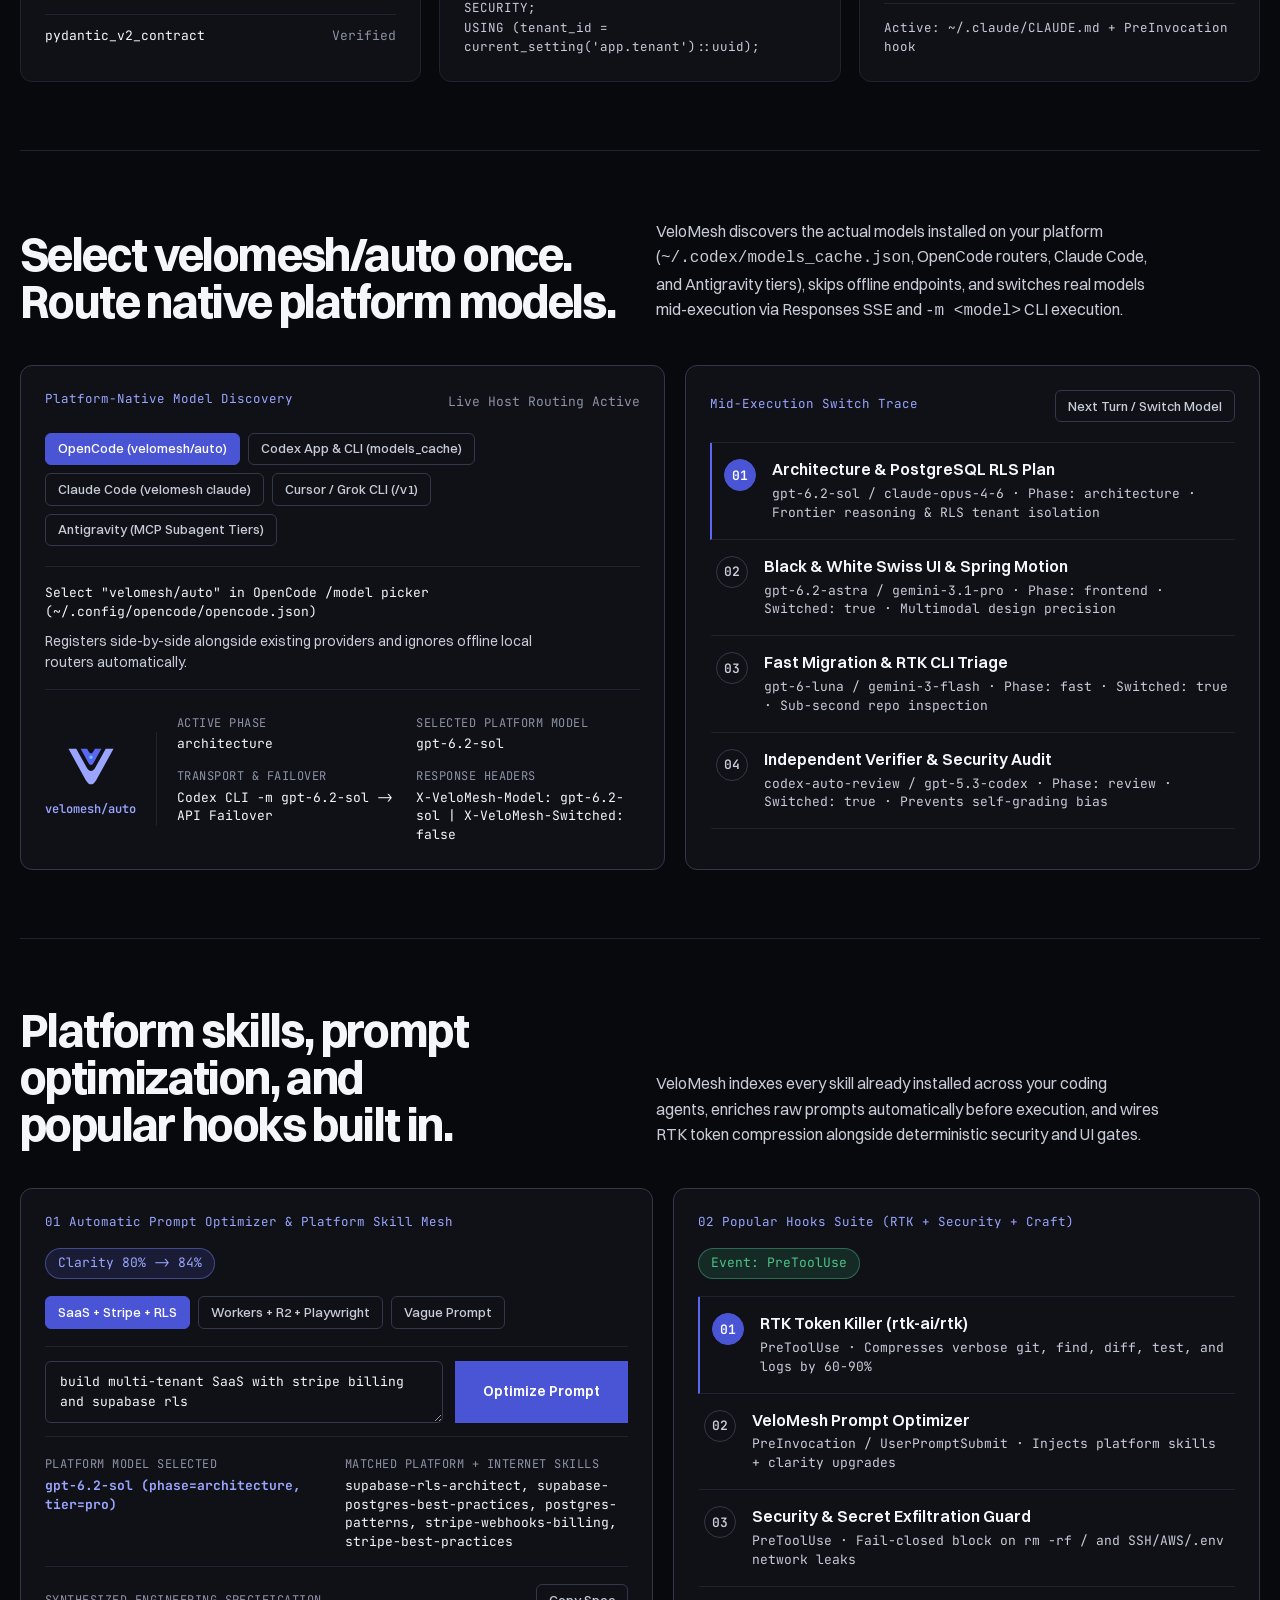
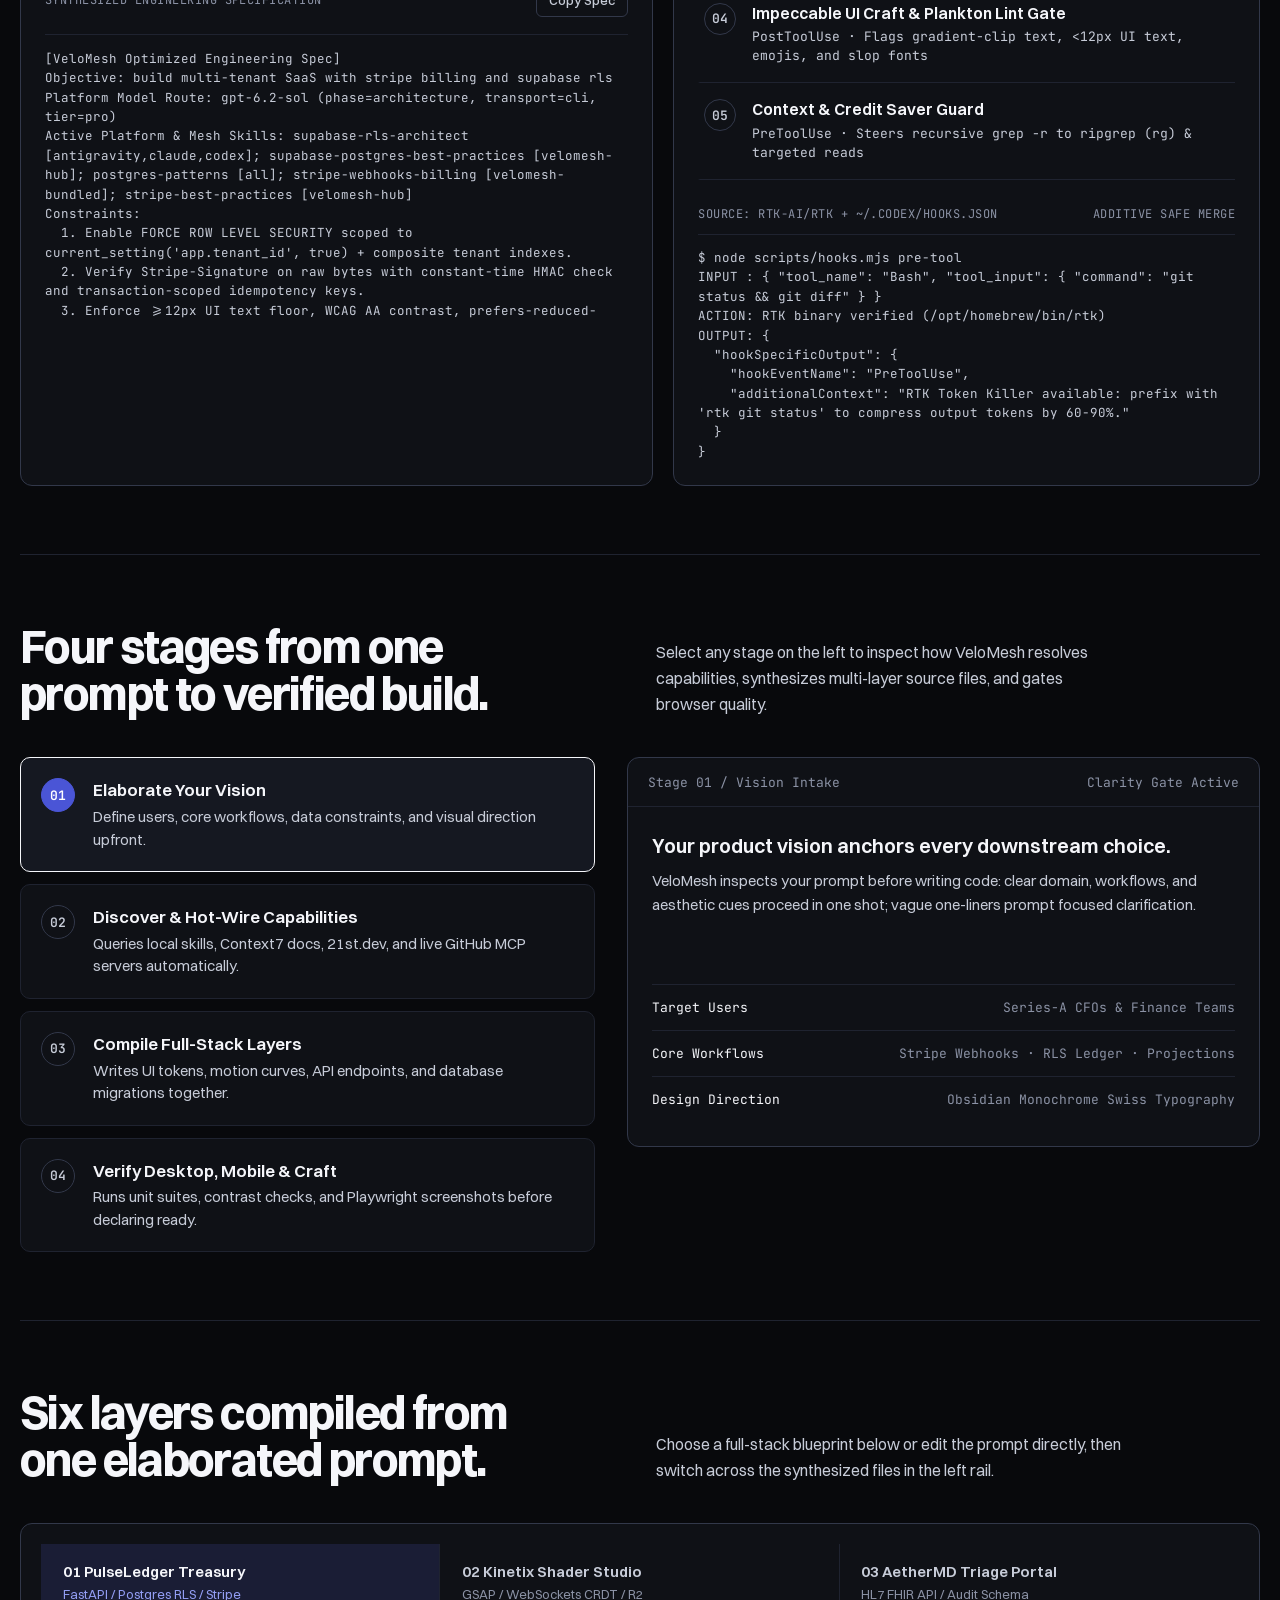
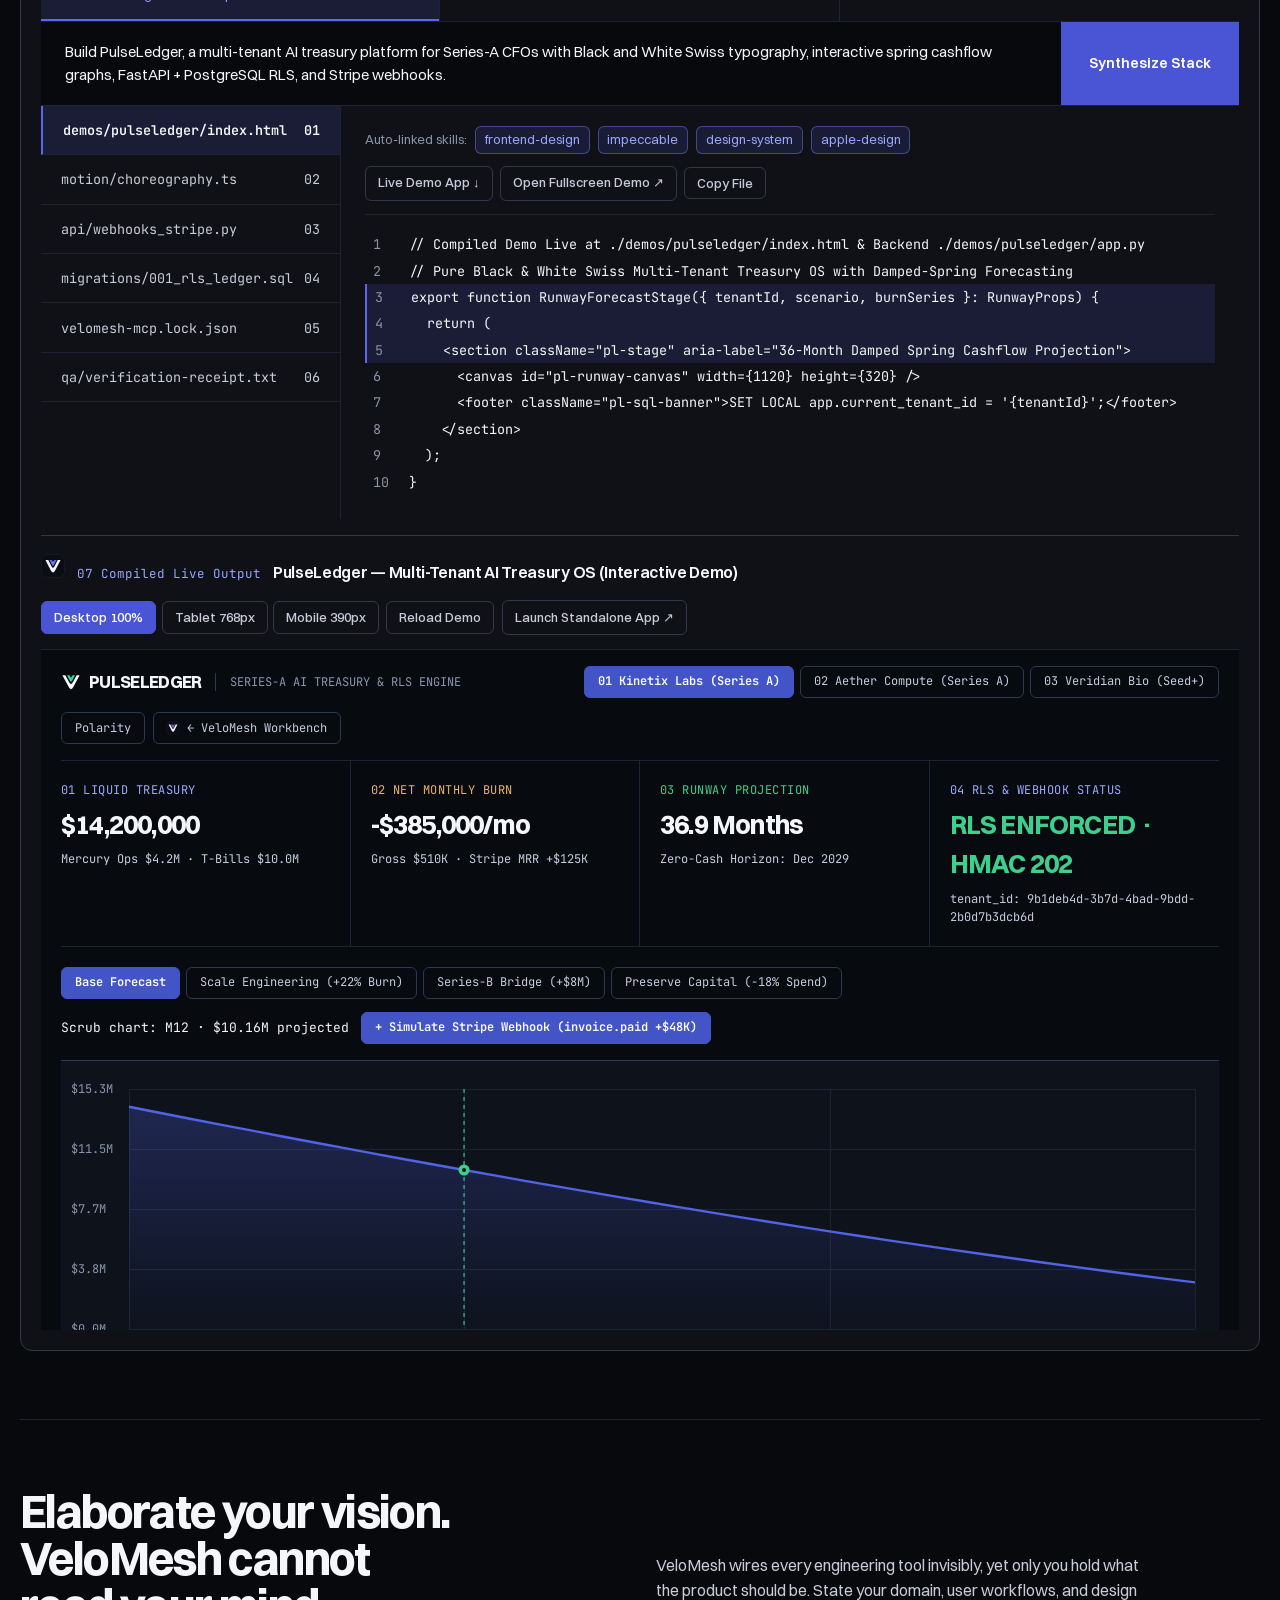
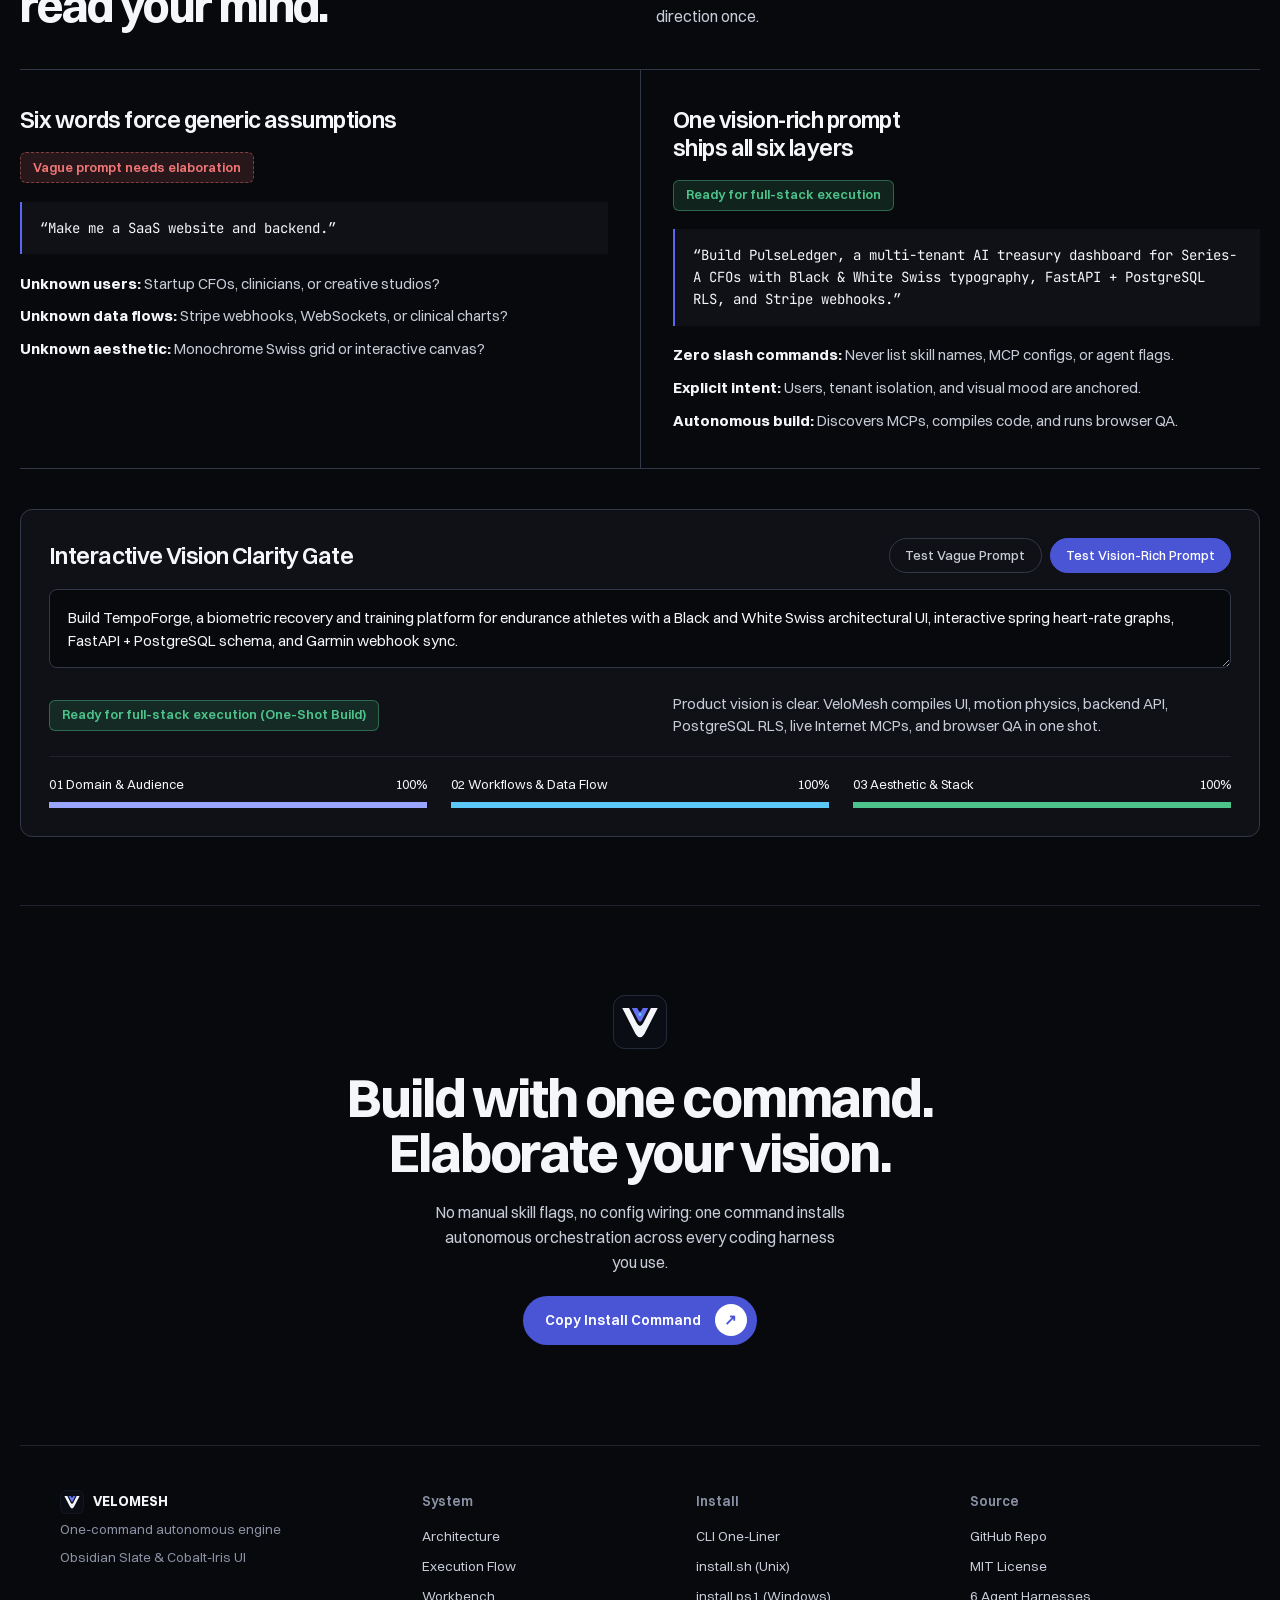
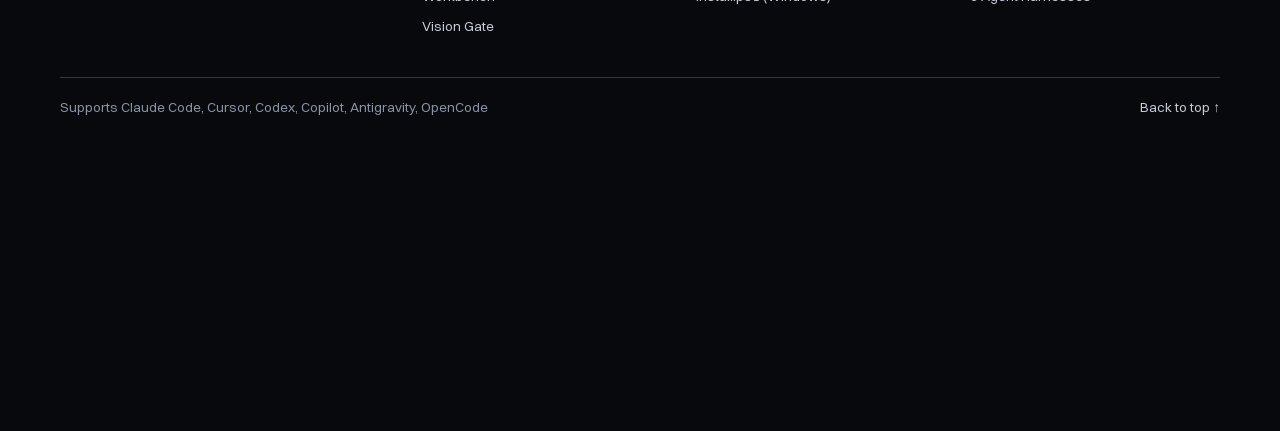
==== commit fcec8be3: "v4.4: curated Cobalt-Iris palette, colored PulseLedger/Kinetix demos, VeloMesh brand system & skill " ====
--- a/web/index.html
+++ b/web/index.html
@@ -5,12 +5,16 @@
   <meta name="viewport" content="width=device-width, initial-scale=1.0" />
   <title>VeloMesh: One-Prompt Full-Stack &amp; Autonomous Capability Engine</title>
   <meta name="description" content="Build complete frontends, backends, PostgreSQL schemas, and verified web apps from one elaborated prompt across Claude Code, Cursor, Codex, Copilot, Antigravity, and OpenCode." />
-  <meta name="theme-color" content="#070708" />
+  <meta name="theme-color" content="#08090c" />
   <link rel="canonical" href="https://ritvikchunamari.github.io/velomesh/" />
+  <link rel="icon" type="image/svg+xml" href="./brand/velomesh-icon-tile.svg" />
+  <link rel="icon" type="image/png" sizes="64x64" href="./brand/favicon-64.png" />
+  <link rel="apple-touch-icon" href="./brand/apple-touch-icon.png" />
 
   <meta property="og:type" content="website" />
   <meta property="og:title" content="VeloMesh: One Prompt. Full-Stack Shipped." />
   <meta property="og:description" content="Elaborate your product vision once. VeloMesh autonomously discovers and wires skills, MCP servers, APIs, schemas, and browser QA." />
+  <meta property="og:image" content="https://ritvikchunamari.github.io/velomesh/brand/og-card.png" />
   <meta property="og:url" content="https://ritvikchunamari.github.io/velomesh/" />
 
   <link rel="preconnect" href="https://fonts.googleapis.com" />
@@ -25,9 +29,10 @@
     <!-- 21ST.DEV SWISS NAVBAR & DROPDOWN MENUS -->
     <header class="swiss-navbar" id="site-navbar">
       <a href="#top" class="nav-wordmark-link" aria-label="VeloMesh Home" translate="no">
-        <svg class="nav-emblem-svg" width="22" height="22" viewBox="0 0 120 120" fill="none" aria-hidden="true">
+        <svg class="nav-emblem-svg" width="24" height="24" viewBox="0 0 120 120" fill="none" aria-hidden="true">
           <path fill="currentColor" d="M8 20 H26 L49 61.82 Q60 81.82 71 61.82 L94 20 H112 L72 92.73 Q60 112 48 92.73 Z"/>
-          <path fill="currentColor" d="M36 20 H51 L54.5 26.36 Q60 36.36 65.5 26.36 L69 20 H84 L66.5 51.82 Q60 63.64 53.5 51.82 Z"/>
+          <path class="vm-mark-core" fill="var(--brand)" d="M36 20 H51 L54.5 26.36 Q60 36.36 65.5 26.36 L69 20 H84 L66.5 51.82 Q60 63.64 53.5 51.82 Z"/>
+          <circle class="vm-mark-node" cx="60" cy="40" r="4" fill="var(--phase-ui)"/>
         </svg>
         <span class="nav-wordmark-text">VELOMESH</span>
       </a>
@@ -192,7 +197,7 @@
       <div class="nav-actions">
         <a href="https://github.com/RitvikChunamari/velomesh" target="_blank" rel="noopener" class="nav-github-link">GitHub</a>
         <a href="#install-section" class="nav-cta-btn">Install CLI</a>
-        <button type="button" id="theme-toggle-btn" class="nav-icon-btn" aria-label="Switch black and white theme polarity" title="Switch Polarity">
+        <button type="button" id="theme-toggle-btn" class="nav-icon-btn" aria-label="Switch dark and light palette" title="Toggle Theme">
           <svg width="16" height="16" viewBox="0 0 16 16" fill="none" aria-hidden="true">
             <circle cx="8" cy="8" r="5.5" stroke="currentColor" stroke-width="1.4"/>
             <path d="M8 2.5A5.5 5.5 0 0 1 8 13.5Z" fill="currentColor"/>
@@ -215,6 +220,11 @@
 
         <div class="lattice-hero-inner">
           <div class="hero-copy-col">
+            <div class="hero-brand-pill">
+              <img src="./brand/velomesh-icon-tile.svg" width="22" height="22" alt="VeloMesh" />
+              <span>VeloMesh Super-Tool · v4.4</span>
+            </div>
+
             <h1 class="hero-headline">
               One prompt.
               <span class="hero-headline-muted">Full-stack shipped.</span>
@@ -387,10 +397,11 @@
             </div>
 
             <div class="orch-emblem-junction" aria-live="polite">
-              <div class="orch-emblem-frame" id="orch-action-frame">
+              <div class="orch-emblem-frame" id="orch-action-frame" data-phase="architecture">
                 <svg id="orch-action-logo" class="orch-action-svg" width="52" height="52" viewBox="0 0 120 120" fill="none" role="img" aria-label="VeloMesh Emblem Routing Junction">
                   <path fill="currentColor" d="M8 20 H26 L49 61.82 Q60 81.82 71 61.82 L94 20 H112 L72 92.73 Q60 112 48 92.73 Z"/>
-                  <path fill="currentColor" d="M36 20 H51 L54.5 26.36 Q60 36.36 65.5 26.36 L69 20 H84 L66.5 51.82 Q60 63.64 53.5 51.82 Z"/>
+                  <path class="vm-mark-core" fill="var(--active-phase-color, var(--brand))" d="M36 20 H51 L54.5 26.36 Q60 36.36 65.5 26.36 L69 20 H84 L66.5 51.82 Q60 63.64 53.5 51.82 Z"/>
+                  <circle class="vm-mark-node" cx="60" cy="40" r="4" fill="var(--phase-ui)"/>
                 </svg>
                 <span class="orch-virtual-id">velomesh/auto</span>
               </div>
@@ -692,6 +703,7 @@
           <div id="workbench-live-demo" class="wb-live-demo">
             <div class="wb-demo-bar">
               <div class="wb-demo-title-group">
+                <img src="./brand/velomesh-icon-tile.svg" width="24" height="24" alt="" class="wb-brand-icon" />
                 <span class="bento-index">07 Compiled Live Output</span>
                 <strong id="wb-demo-title" class="wb-demo-heading">PulseLedger — Multi-Tenant AI Treasury OS (Interactive Demo)</strong>
               </div>
@@ -793,10 +805,10 @@
         </div>
       </section>
 
-      <!-- NEW 21ST.DEV WORTH KEEPING MONOCHROME CTA (Adapted from id: 26705 in Swiss Monolith) -->
+      <!-- CLOSING CTA -->
       <section id="closing-cta" class="wk-cta-section" aria-label="Install VeloMesh">
         <div class="wk-cta-foreground">
-          <p class="wk-kicker">( Last Word )</p>
+          <img src="./brand/velomesh-icon-tile.svg" width="56" height="56" alt="VeloMesh Product Emblem" class="wk-brand-tile" />
           <h2 class="wk-headline">Build with one command. Elaborate your vision.</h2>
           <p class="wk-subcopy">No manual skill flags, no config wiring: one command installs autonomous orchestration across every coding harness you use.</p>
           <div class="wk-cta-actions">
@@ -816,9 +828,12 @@
 
       <div class="hwf-top">
         <div class="hwf-brand">
-          <strong translate="no">VELOMESH</strong>
+          <div class="hwf-brand-lockup">
+            <img src="./brand/velomesh-icon-tile.svg" width="24" height="24" alt="" />
+            <strong translate="no">VELOMESH</strong>
+          </div>
           <span>One-command autonomous engine</span>
-          <span>Pure black and white Swiss build</span>
+          <span>Obsidian Slate &amp; Cobalt-Iris UI</span>
         </div>
 
         <nav class="hwf-col" aria-label="Footer System Navigation">
@@ -860,7 +875,10 @@
   <!-- RESPONSIVE MOBILE DRAWER -->
   <div id="mobile-nav-drawer" class="mobile-drawer" role="dialog" aria-modal="true" aria-label="Mobile Navigation" hidden>
     <div class="drawer-top">
-      <span class="nav-wordmark-text" translate="no">VELOMESH</span>
+      <div class="hwf-brand-lockup">
+        <img src="./brand/velomesh-icon-tile.svg" width="22" height="22" alt="" />
+        <span class="nav-wordmark-text" translate="no">VELOMESH</span>
+      </div>
       <button type="button" id="drawer-close-btn" class="drawer-close-btn">Close [Esc]</button>
     </div>
 
@@ -901,7 +919,7 @@
       </nav>
     </div>
 
-    <div class="drawer-footer-meta">VeloMesh Black and White Swiss Edition</div>
+    <div class="drawer-footer-meta">VeloMesh Obsidian Slate &amp; Cobalt-Iris Edition</div>
   </div>
 
   <script src="./app.js" defer></script>
--- a/web/styles.css
+++ b/web/styles.css
@@ -34,24 +34,42 @@
 :root {
   color-scheme: dark;
 
-  --bg: #070708;
-  --bg-elevated: #0f0f11;
-  --bg-recessed: #18181b;
-  --ink: #f8f8fa;
-  --ink-secondary: #cdcdd4;
-  --ink-muted: #9898a0;
-
-  --invert-bg: #f8f8fa;
-  --invert-ink: #070708;
-  --invert-hover: #e2e2e8;
-
-  --rule: #222226;
-  --rule-strong: #3f3f46;
-
-  --scrim-mid: rgba(7, 7, 8, 0.92);
-  --scrim-soft: rgba(7, 7, 8, 0.54);
-  --scrim-mobile-top: rgba(7, 7, 8, 0.42);
-  --scrim-mobile-mid: rgba(7, 7, 8, 0.88);
+  --bg: #08090c;
+  --bg-elevated: #0f1116;
+  --bg-recessed: #151821;
+  --ink: #f5f6fa;
+  --ink-secondary: #c7ccd8;
+  --ink-muted: #8b92a5;
+
+  --brand: #5b67f1;
+  --brand-solid: #4a55d6;
+  --brand-solid-hover: #5864e6;
+  --brand-ink: #9aa5ff;
+  --brand-tint: rgba(91, 103, 241, 0.14);
+  --brand-border: rgba(122, 133, 255, 0.42);
+  --on-brand: #ffffff;
+
+  --phase-arch: #9aa5ff;
+  --phase-ui: #5cc8f8;
+  --phase-fast: #eab364;
+  --phase-ok: #4cc38a;
+  --phase-warn: #f07575;
+  --ok-tint: rgba(76, 195, 138, 0.14);
+  --ok-border: rgba(76, 195, 138, 0.42);
+  --warn-tint: rgba(240, 117, 117, 0.14);
+  --warn-border: rgba(240, 117, 117, 0.44);
+
+  --invert-bg: #4a55d6;
+  --invert-ink: #ffffff;
+  --invert-hover: #5864e6;
+
+  --rule: #1f2330;
+  --rule-strong: #32384a;
+
+  --scrim-mid: rgba(8, 9, 12, 0.92);
+  --scrim-soft: rgba(8, 9, 12, 0.54);
+  --scrim-mobile-top: rgba(8, 9, 12, 0.42);
+  --scrim-mobile-mid: rgba(8, 9, 12, 0.88);
 
   --font-swiss: 'Switzer', 'Helvetica Neue', Helvetica, Arial, sans-serif;
   --font-mono: 'JetBrains Mono', ui-monospace, SFMono-Regular, Menlo, monospace;
@@ -61,24 +79,42 @@
 :root[data-theme='light'] {
   color-scheme: light;
 
-  --bg: #f8f8fa;
-  --bg-elevated: #efeff2;
-  --bg-recessed: #e3e3e8;
-  --ink: #09090b;
-  --ink-secondary: #2e2e34;
-  --ink-muted: #52525b;
-
-  --invert-bg: #09090b;
-  --invert-ink: #f8f8fa;
-  --invert-hover: #27272a;
-
-  --rule: #d8d8df;
-  --rule-strong: #a1a1aa;
-
-  --scrim-mid: rgba(248, 248, 250, 0.94);
-  --scrim-soft: rgba(248, 248, 250, 0.58);
-  --scrim-mobile-top: rgba(248, 248, 250, 0.42);
-  --scrim-mobile-mid: rgba(248, 248, 250, 0.9);
+  --bg: #f7f7f5;
+  --bg-elevated: #ffffff;
+  --bg-recessed: #ededeb;
+  --ink: #14151a;
+  --ink-secondary: #3d414d;
+  --ink-muted: #5d6272;
+
+  --brand: #434ed1;
+  --brand-solid: #434ed1;
+  --brand-solid-hover: #353fb8;
+  --brand-ink: #3640b8;
+  --brand-tint: rgba(67, 78, 209, 0.09);
+  --brand-border: rgba(67, 78, 209, 0.34);
+  --on-brand: #ffffff;
+
+  --phase-arch: #3640b8;
+  --phase-ui: #09699b;
+  --phase-fast: #8f4f05;
+  --phase-ok: #137547;
+  --phase-warn: #b4232c;
+  --ok-tint: rgba(19, 117, 71, 0.11);
+  --ok-border: rgba(19, 117, 71, 0.35);
+  --warn-tint: rgba(180, 35, 44, 0.10);
+  --warn-border: rgba(180, 35, 44, 0.35);
+
+  --invert-bg: #434ed1;
+  --invert-ink: #ffffff;
+  --invert-hover: #353fb8;
+
+  --rule: #dfe1e7;
+  --rule-strong: #b8bcc8;
+
+  --scrim-mid: rgba(247, 247, 245, 0.94);
+  --scrim-soft: rgba(247, 247, 245, 0.58);
+  --scrim-mobile-top: rgba(247, 247, 245, 0.42);
+  --scrim-mobile-mid: rgba(247, 247, 245, 0.90);
 }
 
 *, *::before, *::after {
@@ -673,11 +709,44 @@
 }
 
 .hero-inline-link {
-  color: var(--ink);
+  color: var(--brand-ink);
   text-decoration: underline;
   text-underline-offset: 3px;
-  text-decoration-color: var(--rule-strong);
+  text-decoration-color: var(--brand-border);
   transition: text-decoration-color 150ms var(--ease-swiss);
+}
+
+.hero-brand-pill {
+  display: inline-flex;
+  align-items: center;
+  gap: 0.55rem;
+  width: fit-content;
+  padding: 0.32rem 0.78rem 0.32rem 0.4rem;
+  border-radius: 999px;
+  background-color: var(--brand-tint);
+  border: 1px solid var(--brand-border);
+  font-family: var(--font-mono);
+  font-size: 0.78125rem;
+  font-weight: 600;
+  color: var(--brand-ink);
+}
+
+.wb-brand-icon {
+  border-radius: 6px;
+}
+
+.wk-brand-tile {
+  border-radius: 14px;
+}
+
+.hwf-brand-lockup {
+  display: inline-flex;
+  align-items: center;
+  gap: 0.55rem;
+}
+
+.hwf-brand-lockup img {
+  border-radius: 6px;
 }
 
 .hero-inline-link:hover {
@@ -912,9 +981,15 @@
   display: block;
   font-family: var(--font-mono);
   font-size: 0.78125rem;
-  color: var(--ink-muted);
+  color: var(--brand-ink);
   margin-bottom: 0.25rem;
 }
+
+.bento-card:nth-child(1) .bento-index { color: var(--phase-ui); }
+.bento-card:nth-child(2) .bento-index { color: var(--phase-arch); }
+.bento-card:nth-child(3) .bento-index { color: var(--phase-ok); }
+.bento-card:nth-child(4) .bento-index { color: var(--phase-fast); }
+.bento-card:nth-child(5) .bento-index { color: var(--brand-ink); }
 
 .bento-title {
   font-size: 1.25rem;
@@ -1261,8 +1336,9 @@
 }
 
 .preset-btn.active {
-  background-color: var(--invert-bg);
-  color: var(--invert-ink);
+  background-color: var(--brand-tint);
+  color: var(--ink);
+  box-shadow: inset 0 -2px 0 var(--brand);
 }
 
 .preset-meta {
@@ -1273,8 +1349,8 @@
 }
 
 .preset-btn.active .preset-meta {
-  color: var(--invert-ink);
-  opacity: 0.8;
+  color: var(--brand-ink);
+  opacity: 0.95;
 }
 
 .prompt-strip {
@@ -1349,8 +1425,9 @@
 }
 
 .file-btn.active {
-  background-color: var(--invert-bg);
-  color: var(--invert-ink);
+  background-color: var(--brand-tint);
+  color: var(--ink);
+  border-left: 2px solid var(--brand);
   font-weight: 600;
 }
 
@@ -1455,10 +1532,11 @@
 }
 
 .skill-tag {
-  border: 1px solid var(--rule-strong);
+  background-color: var(--brand-tint);
+  border: 1px solid var(--brand-border);
   border-radius: 6px;
   padding: 0.2rem 0.55rem;
-  color: var(--ink);
+  color: var(--brand-ink);
   font-size: 0.8125rem;
 }
 
@@ -1473,8 +1551,8 @@
 
 .code-line {
   display: block;
-  padding: 0.06rem 0.5rem;
-  border-radius: 4px;
+  padding: 0.12rem 0.5rem;
+  border-radius: 0;
 }
 
 .code-line::before {
@@ -1487,7 +1565,8 @@
 }
 
 .code-line-highlight {
-  background-color: var(--bg-recessed);
+  background-color: var(--brand-tint);
+  border-left: 2px solid var(--brand);
 }
 
 /* =========================================================
@@ -1524,14 +1603,15 @@
 }
 
 .chip-fail {
-  background-color: var(--bg-recessed);
-  border: 1px dashed var(--rule-strong);
-  color: var(--ink);
+  background-color: var(--warn-tint);
+  border: 1px dashed var(--warn-border);
+  color: var(--phase-warn);
 }
 
 .chip-pass {
-  background-color: var(--invert-bg);
-  color: var(--invert-ink);
+  background-color: var(--ok-tint);
+  border: 1px solid var(--ok-border);
+  color: var(--phase-ok);
 }
 
 .col-title {
@@ -1549,7 +1629,7 @@
   line-height: 1.58;
   padding: 0.95rem 1.15rem;
   background-color: var(--bg-elevated);
-  border-left: 2px solid var(--ink);
+  border-left: 2px solid var(--brand);
 }
 
 .bullet-list {
@@ -1634,9 +1714,47 @@
 .meter-fill {
   width: 100%;
   height: 100%;
-  background-color: var(--ink);
+  background-color: var(--brand);
   transform-origin: left center;
-  transition: transform 240ms var(--ease-swiss);
+  transition: transform 240ms var(--ease-swiss), background-color 220ms ease;
+}
+
+#bar-domain {
+  background-color: var(--phase-arch);
+}
+
+#bar-workflow {
+  background-color: var(--phase-ui);
+}
+
+#bar-aesthetic {
+  background-color: var(--phase-ok);
+}
+
+#opt-score-badge {
+  display: inline-flex;
+  align-items: center;
+  padding: 0.35rem 0.75rem;
+  border-radius: 999px;
+  border: 1px solid var(--brand-border);
+  background-color: var(--brand-tint);
+  color: var(--brand-ink);
+  line-height: 1.35;
+}
+
+#opt-route-badge {
+  color: var(--brand-ink);
+}
+
+#hook-active-event {
+  display: inline-flex;
+  align-items: center;
+  padding: 0.35rem 0.75rem;
+  border-radius: 999px;
+  border: 1px solid var(--ok-border);
+  background-color: var(--ok-tint);
+  color: var(--phase-ok);
+  line-height: 1.35;
 }
 
 /* =========================================================
@@ -1706,8 +1824,8 @@
   width: 32px;
   height: 32px;
   border-radius: 999px;
-  background-color: var(--bg);
-  color: var(--ink);
+  background-color: var(--on-brand);
+  color: var(--brand-solid);
   display: inline-grid;
   place-items: center;
   font-size: 0.9375rem;
@@ -1902,7 +2020,27 @@
   align-items: center;
   justify-content: center;
   gap: 0.5rem;
-  transition: transform 220ms var(--ease-swiss);
+  transition: transform 220ms var(--ease-swiss), border-color 220ms var(--ease-swiss);
+}
+
+.orch-emblem-frame[data-phase='architecture'] .orch-action-svg,
+.orch-emblem-frame[data-phase='architecture'] .orch-virtual-id {
+  color: var(--phase-arch);
+}
+
+.orch-emblem-frame[data-phase='frontend'] .orch-action-svg,
+.orch-emblem-frame[data-phase='frontend'] .orch-virtual-id {
+  color: var(--phase-ui);
+}
+
+.orch-emblem-frame[data-phase='fast'] .orch-action-svg,
+.orch-emblem-frame[data-phase='fast'] .orch-virtual-id {
+  color: var(--phase-fast);
+}
+
+.orch-emblem-frame[data-phase='review'] .orch-action-svg,
+.orch-emblem-frame[data-phase='review'] .orch-virtual-id {
+  color: var(--phase-ok);
 }
 
 .orch-emblem-frame.is-switching {
@@ -1974,7 +2112,7 @@
 }
 
 .orch-turn-btn.active {
-  border-left-color: var(--ink);
+  border-left-color: var(--brand);
   padding-left: 0.75rem;
   color: var(--ink);
 }
@@ -1993,9 +2131,9 @@
 }
 
 .orch-turn-btn.active .orch-turn-num {
-  background-color: var(--invert-bg);
-  color: var(--invert-ink);
-  border-color: var(--invert-bg);
+  background-color: var(--brand-solid);
+  color: var(--on-brand);
+  border-color: var(--brand-solid);
 }
 
 .orch-turn-copy {
